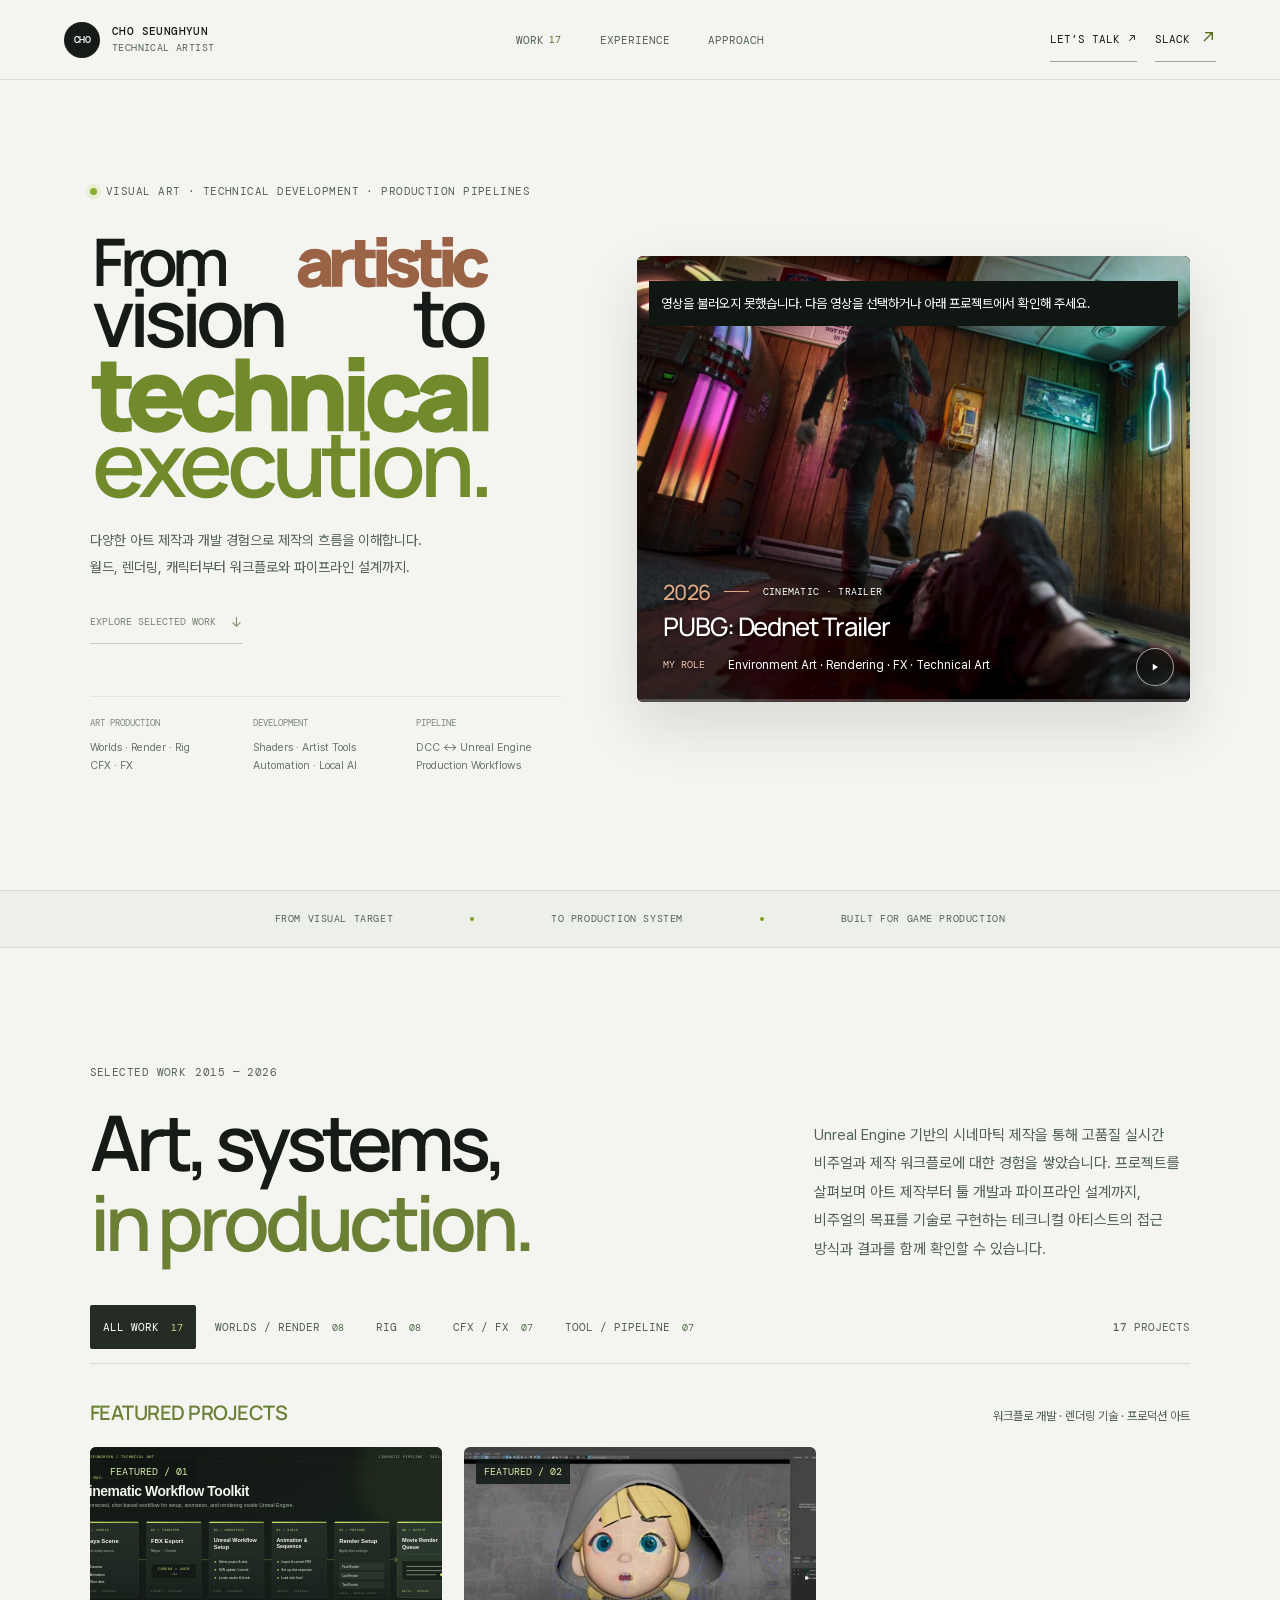
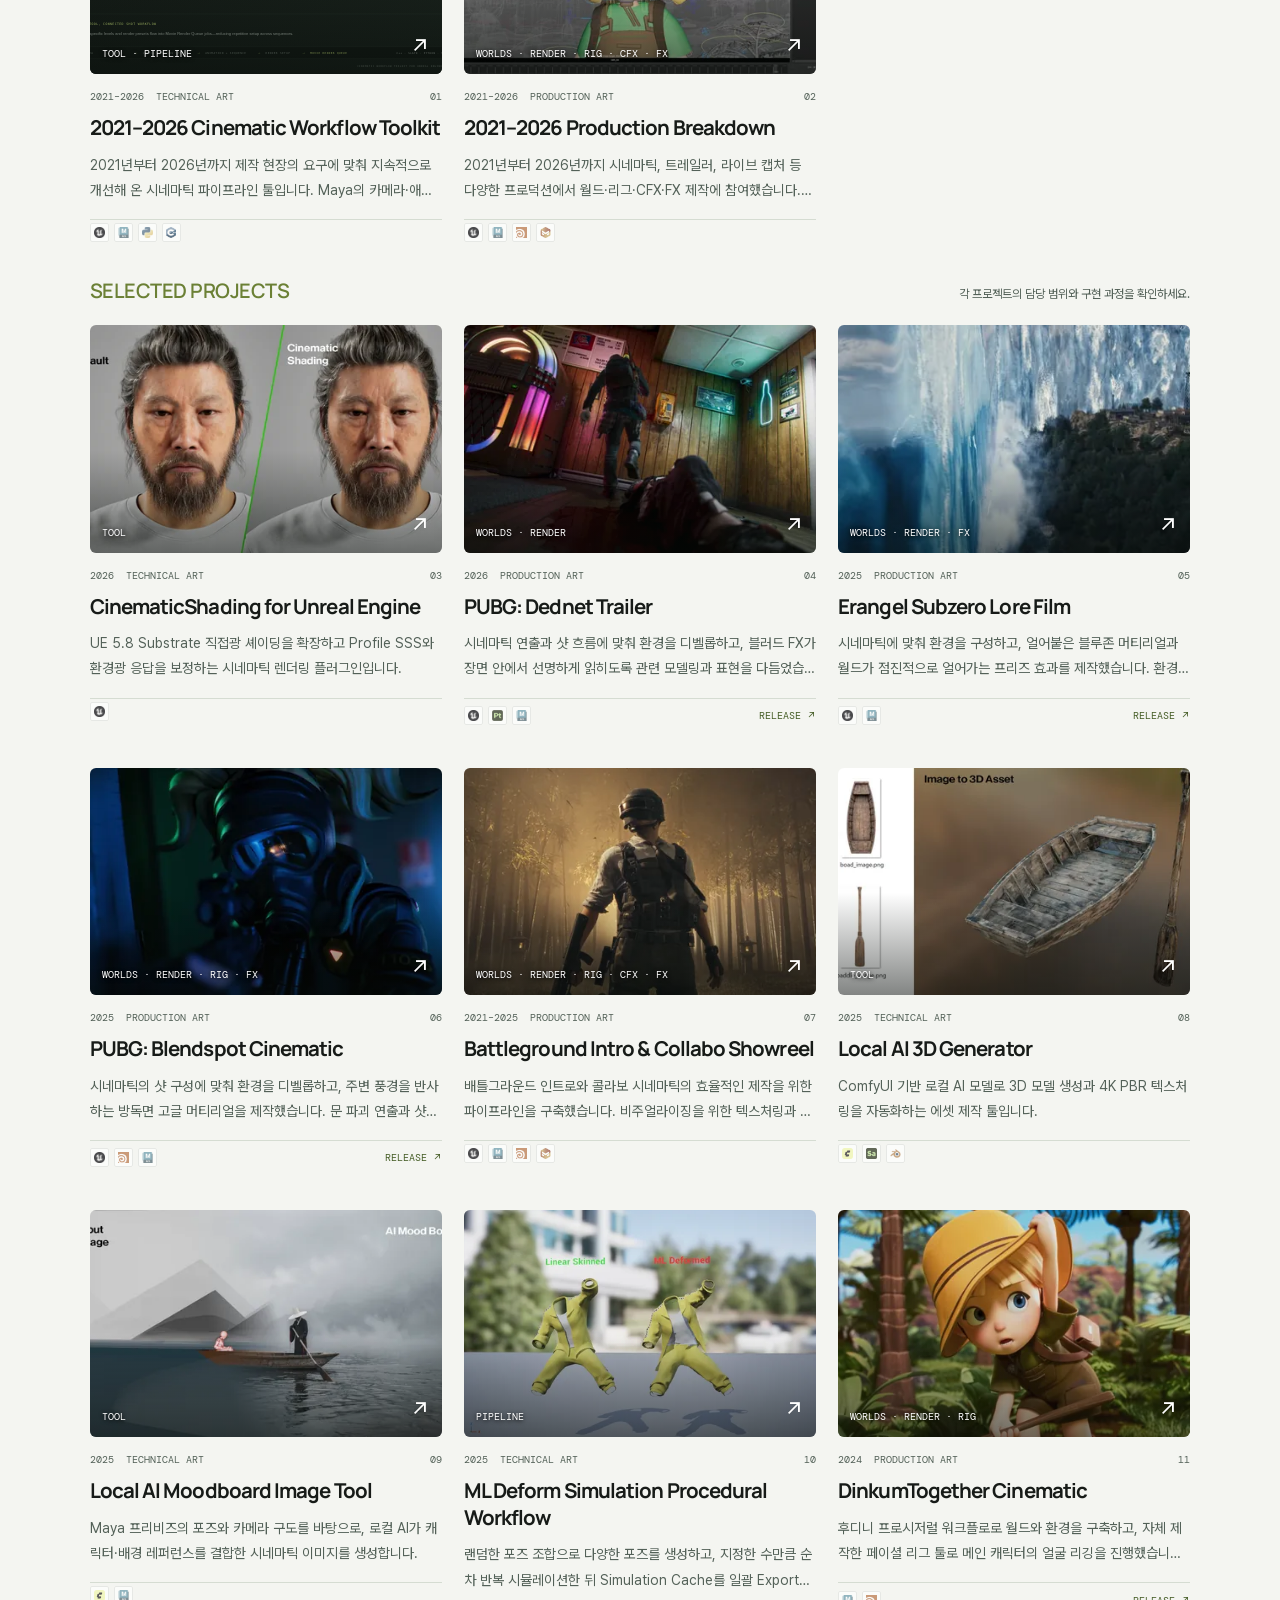
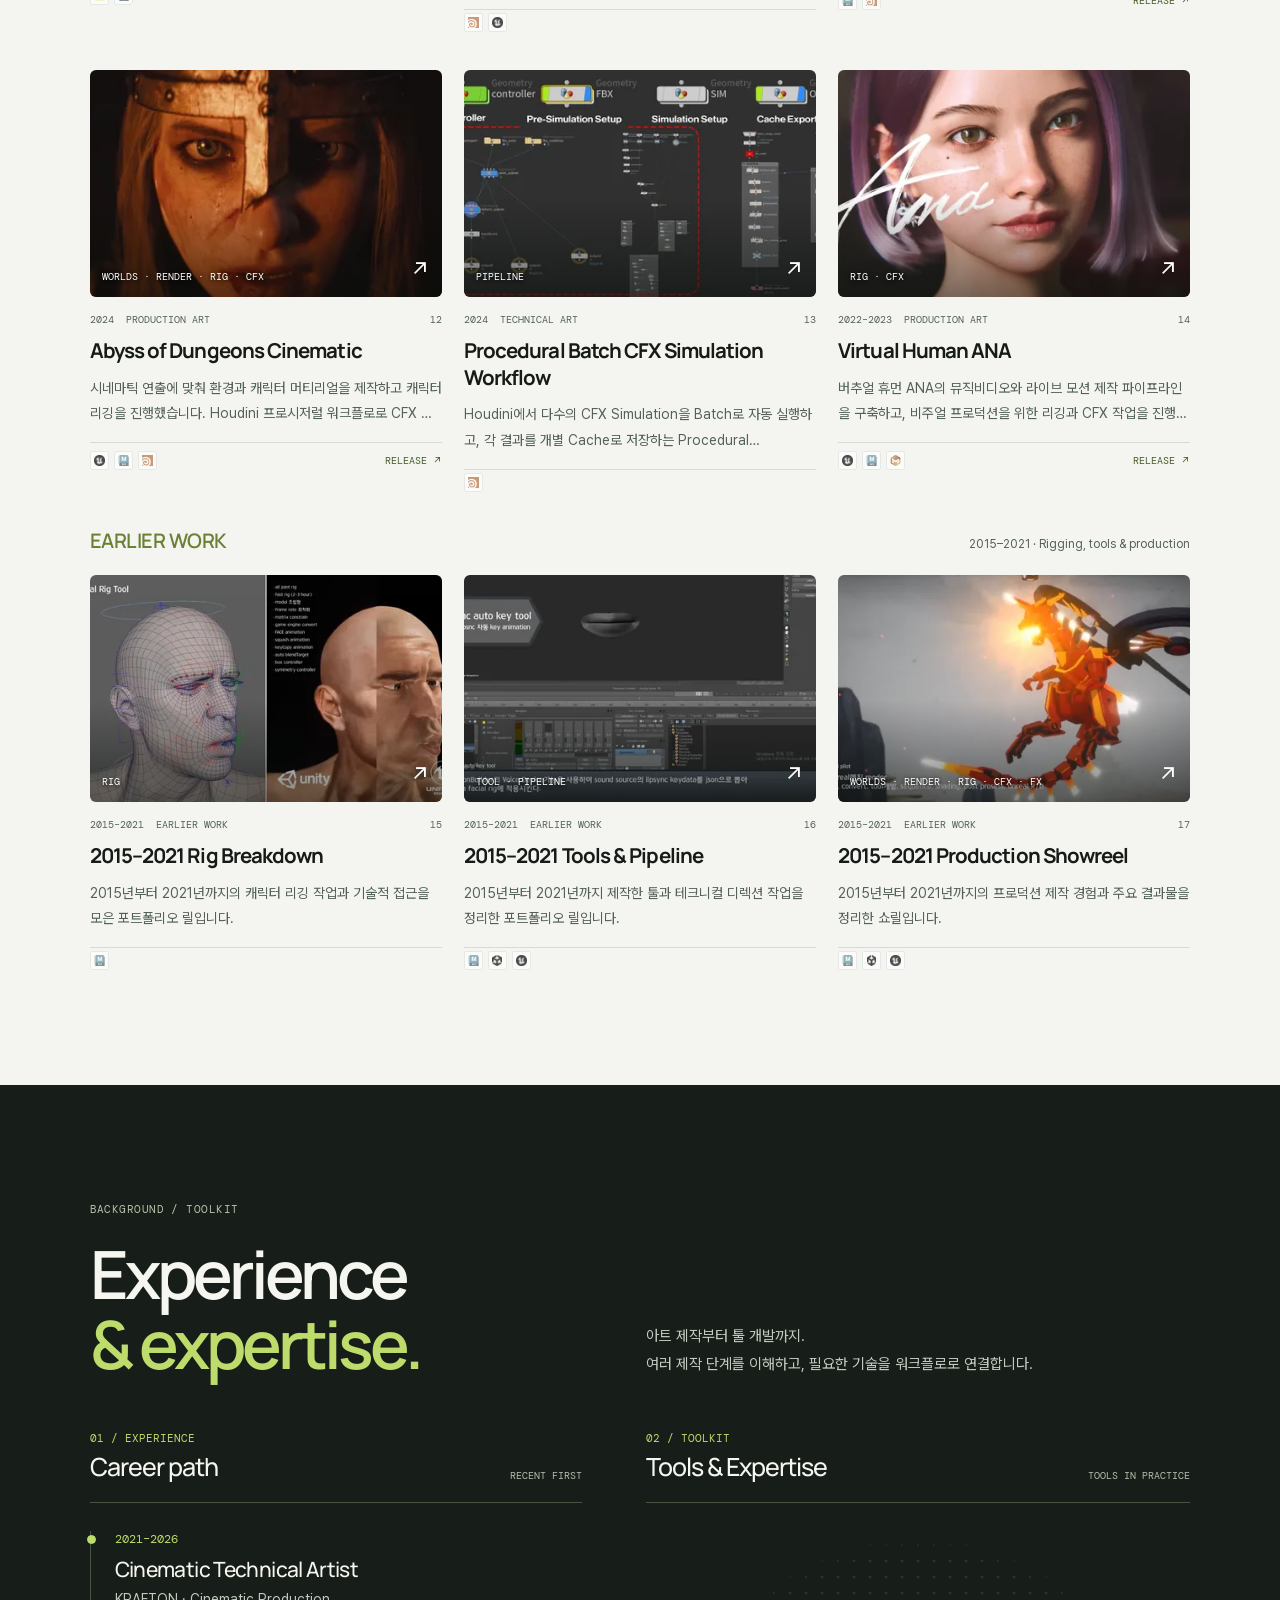
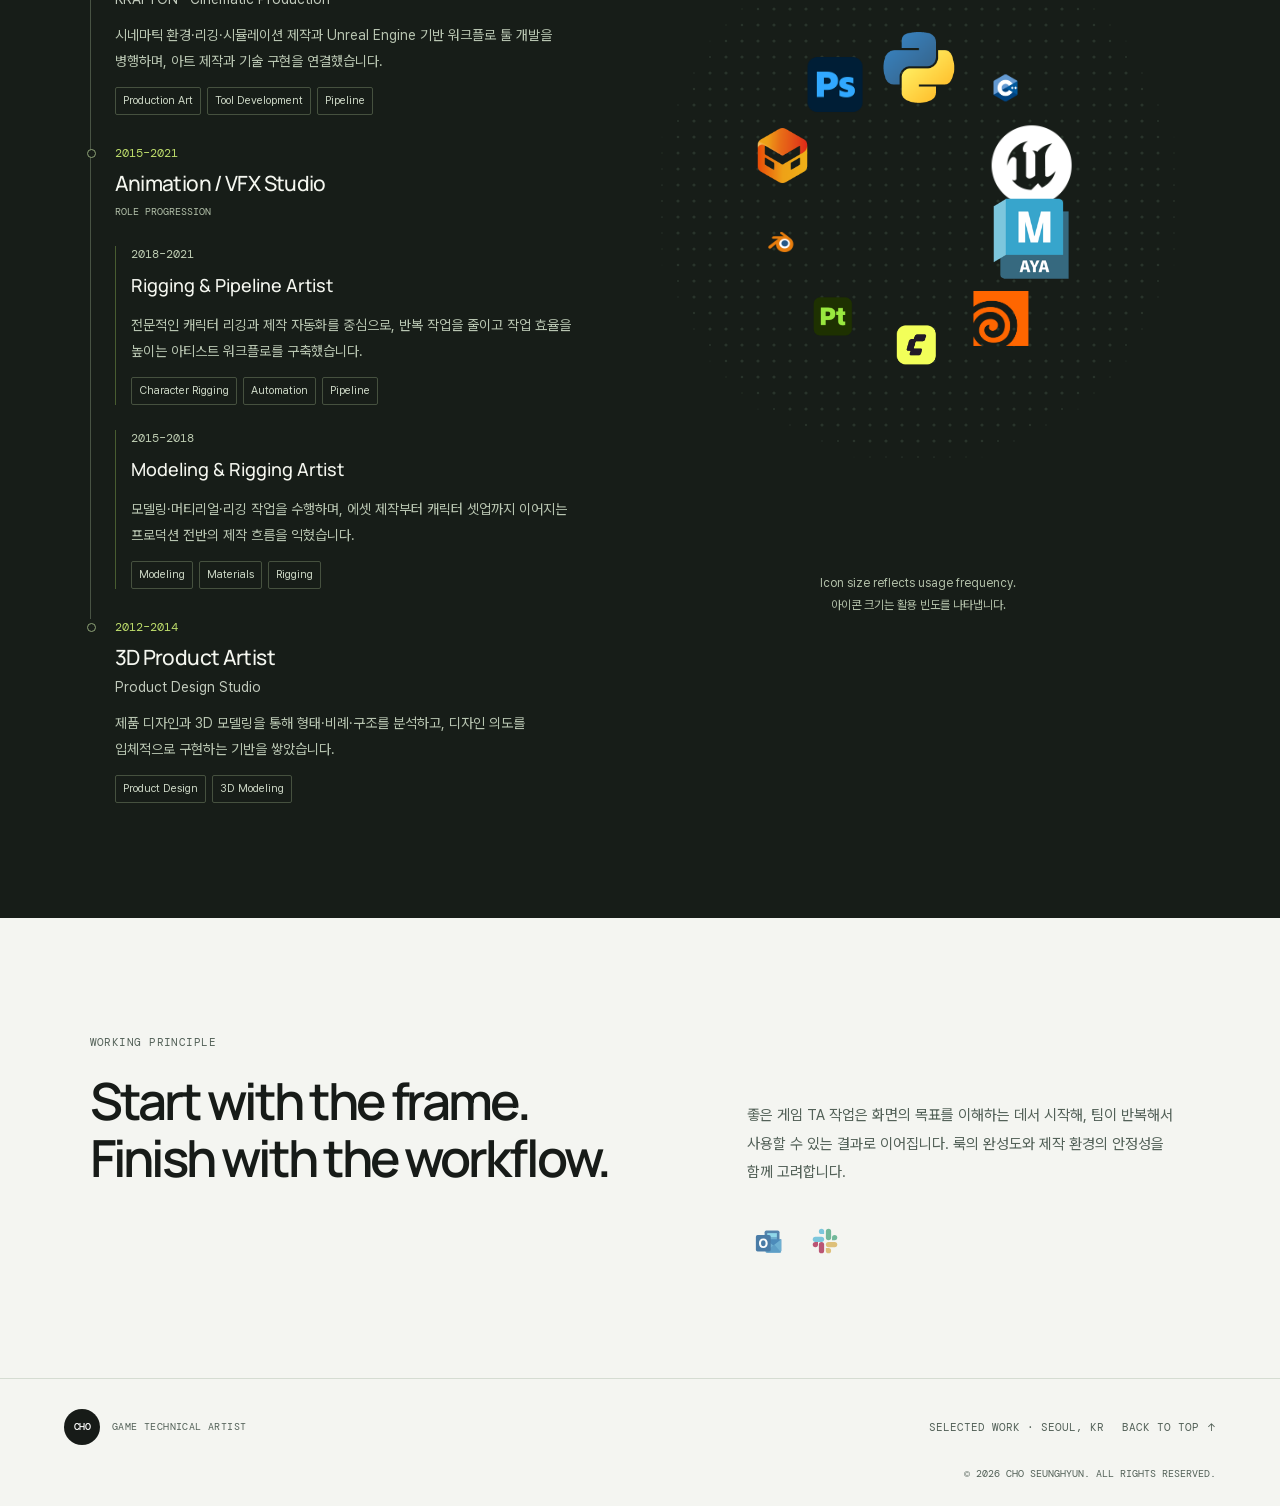
==== next-concept/index.html @ 1f257947 "Publish complete Technical Artist portfolio package" ====
<!doctype html>
<html lang="ko">
  <head>
    <meta charset="UTF-8" />
    <meta name="viewport" content="width=device-width, initial-scale=1" />
    <meta name="theme-color" content="#111813" />
    <meta name="description" content="Game Technical Artist portfolio — worlds, rigging, CFX, FX, tools, and production systems." />
    <title>Cho SeungHyun — Technical Artist Portfolio</title>
    <meta property="og:title" content="Cho SeungHyun — Technical Artist" />
    <meta property="og:description" content="아트 제작부터 셰이더, 제작 도구와 파이프라인 설계까지. Cho SeungHyun의 Technical Art 포트폴리오." />
    <meta property="og:type" content="website" />
    <meta property="og:locale" content="ko_KR" />
    <meta property="og:image" content="./assets/social-preview.jpg" />
    <meta name="twitter:card" content="summary_large_image" />
    <meta name="twitter:description" content="Art production, shaders, artist tools and production workflows." />
    <meta name="twitter:title" content="Cho SeungHyun — Technical Artist" />
    <meta name="twitter:image" content="./assets/social-preview.jpg" />
    <link rel="preconnect" href="https://fonts.googleapis.com" />
    <link rel="preconnect" href="https://fonts.gstatic.com" crossorigin />
    <link href="https://fonts.googleapis.com/css2?family=DM+Mono:wght@400;500&family=Manrope:wght@400;500;600;700;800&display=swap" rel="stylesheet" />
    <link rel="stylesheet" href="./styles.css?v=contact-icons-20261027" />
    <link rel="stylesheet" href="./rounded-preview.css?v=subtle-rounded-media-20261027" />
    <script type="module" src="./app.js?v=archive-thumbnails-20261027"></script>
  </head>
  <body>
    <a class="skip-link" href="#work">프로젝트로 바로 이동</a>
    <p class="sr-only" data-page-status role="status"></p>
    <header class="site-header">
      <a class="brand" href="#top" aria-label="Cho SeungHyun portfolio home"><span class="brand-mark">CHO</span><span class="brand-caption"><strong>CHO SEUNGHYUN</strong><span>TECHNICAL ARTIST</span></span></a>
      <nav class="main-nav" aria-label="Main navigation">
        <a href="#work">WORK <span>09</span></a>
        <a href="#capabilities">EXPERIENCE</a>
        <a href="#about">APPROACH</a>
      </nav>
      <div class="header-contact-links"><a class="header-contact" data-contact-link href="mailto:cho_seunghyun@krafton.com">LET’S TALK <span aria-hidden="true">↗</span></a><a class="header-contact" data-slack-link href="https://krafton.enterprise.slack.com/user/@U022E9ULBT3" target="_blank" rel="noopener noreferrer" aria-label="Open Cho SeungHyun’s Slack profile">SLACK <span aria-hidden="true">↗</span></a></div>
    </header>

    <main id="top">
      <section class="hero" aria-labelledby="hero-title">
        <div class="hero-copy">
          <p class="eyebrow"><span class="live-dot"></span> VISUAL ART · TECHNICAL DEVELOPMENT · PRODUCTION PIPELINES</p>
          <h1 id="hero-title" class="hero-title--vision"><span class="hero-title-line" data-title-scale=".82"><span class="hero-title-word">From</span> <strong class="hero-title-word">artistic</strong></span> <span class="hero-title-line"><span class="hero-title-word">vision</span> <span class="hero-title-word">to</span></span> <span class="hero-title-line is-accent"><strong class="hero-title-word">technical</strong></span> <span class="hero-title-line is-accent"><span class="hero-title-word">execution.</span></span></h1>
          <div class="hero-bottomline">
          <p>다양한 아트 제작과 개발 경험으로 제작의 흐름을 이해합니다.<br />월드, 렌더링, 캐릭터부터 워크플로와 파이프라인 설계까지.</p>
            <a class="text-link" href="#work">EXPLORE SELECTED WORK <span aria-hidden="true">↓</span></a>
          </div>
          <div class="hero-specs" aria-label="Portfolio expertise">
            <div><span>ART PRODUCTION</span><strong>Worlds · Render · Rig<br />CFX · FX</strong></div>
            <div><span>DEVELOPMENT</span><strong>Shaders · Artist Tools<br />Automation · Local AI</strong></div>
            <div><span>PIPELINE</span><strong>DCC ↔ Unreal Engine<br />Production Workflows</strong></div>
          </div>
        </div>
        <div class="hero-media" aria-label="Selected cinematic reel">
          <div class="hero-media-main">
            <div class="hero-video-frame">
              <video class="hero-video" muted playsinline preload="metadata" poster="./assets/optimized/assets--thumbnails--dednet-detail.webp" aria-label="Selected project video"></video>
              <div class="reel-overlay-panel">
                <div class="reel-overlay-heading"><strong data-reel-year>2026</strong><i></i><span data-reel-category>CINEMATIC · TRAILER</span></div>
                <h2 data-reel-title>PUBG : Dednet Trailer</h2>
                <div class="reel-overlay-details">
                  <div class="reel-overlay-detail"><span>MY ROLE</span><p data-reel-role>Environment Art · Rendering · FX · Technical Art</p></div>
                </div>
              </div>
              <button class="hero-video-toggle" type="button" data-reel-play aria-label="Pause video and autoplay" aria-pressed="true" title="Pause">Ⅱ</button>
              <div class="hero-video-timeline" aria-hidden="true"><i></i></div>
              <p class="reel-error" data-reel-error hidden>영상을 불러오지 못했습니다. 다음 영상을 선택하거나 아래 프로젝트에서 확인해 주세요.</p>
            </div>
          </div>
        </div>
      </section>

      <section class="signal-strip" aria-label="Portfolio disciplines">
        <span>FROM VISUAL TARGET</span><i aria-hidden="true"></i><span>TO PRODUCTION SYSTEM</span><i aria-hidden="true"></i><span>BUILT FOR GAME PRODUCTION</span>
      </section>

      <section class="work-section section-shell" id="work" aria-labelledby="work-title">
        <div class="section-heading">
          <div><p class="eyebrow section-kicker">SELECTED WORK <span>2015 — 2026</span></p><h2 id="work-title">Art, systems,<br /><span>in production.</span></h2></div>
          <p class="section-intro">Unreal Engine 기반의 시네마틱 제작을 통해 고품질 실시간 비주얼과 제작 워크플로에 대한 경험을 쌓았습니다. 프로젝트를 살펴보며 아트 제작부터 툴 개발과 파이프라인 설계까지, 비주얼의 목표를 기술로 구현하는 테크니컬 아티스트의 접근 방식과 결과를 함께 확인할 수 있습니다.</p>
        </div>
        <div class="work-toolbar">
          <div class="filter-list" role="group" aria-label="Filter projects">
            <button class="filter-chip is-active" type="button" data-filter="all" aria-pressed="true">ALL WORK <span data-filter-count="all">00</span></button>
            <button class="filter-chip" type="button" data-filter="worlds-render" aria-pressed="false">WORLDS / RENDER <span data-filter-count="worlds-render">00</span></button>
            <button class="filter-chip" type="button" data-filter="rig" aria-pressed="false">RIG <span data-filter-count="rig">00</span></button>
            <button class="filter-chip" type="button" data-filter="cfx-fx" aria-pressed="false">CFX / FX <span data-filter-count="cfx-fx">00</span></button>
            <button class="filter-chip" type="button" data-filter="tool-pipeline" aria-pressed="false">TOOL / PIPELINE <span data-filter-count="tool-pipeline">00</span></button>
          </div>
          <span class="results-count" aria-live="polite"><b data-visible-count>00</b> PROJECTS</span>
        </div>
        <div class="work-collection" data-work-group="featured"><header class="collection-heading"><h3>Featured projects</h3><p>워크플로 개발 · 렌더링 기술 · 프로덕션 아트</p></header><div class="project-grid featured-grid" data-work-grid="featured"></div></div>
        <div class="work-collection" data-work-group="current"><header class="collection-heading"><h3>Selected projects</h3><p>각 프로젝트의 담당 범위와 구현 과정을 확인하세요.</p></header><div class="project-grid" id="project-grid" data-work-grid="current"></div></div>
        <div class="work-collection archive-collection" data-work-group="archive"><header class="collection-heading"><h3>Earlier work</h3><p>2015–2021 · Rigging, tools &amp; production</p></header><div class="project-grid" data-work-grid="archive"></div></div>
      </section>

      <section class="capabilities-section" id="capabilities" aria-labelledby="capabilities-title">
        <div class="section-shell profile-inner">
          <header class="profile-heading">
            <div><p class="eyebrow section-kicker">BACKGROUND / TOOLKIT</p><h2 id="capabilities-title">Experience<br /><span>&amp; expertise.</span></h2></div>
            <div class="profile-intro"><p>아트 제작부터 툴 개발까지.<br />여러 제작 단계를 이해하고, 필요한 기술을 워크플로로 연결합니다.</p></div>
          </header>
          <div class="profile-columns">
            <section class="career-panel" aria-labelledby="career-title">
              <header class="profile-panel-heading"><div><p>01 / EXPERIENCE</p><h3 id="career-title">Career path</h3></div><span>RECENT FIRST</span></header>
              <ol class="career-timeline" data-profile-career></ol>
            </section>
            <section class="toolkit-panel" aria-labelledby="toolkit-title">
              <header class="profile-panel-heading"><div><p>02 / TOOLKIT</p><h3 id="toolkit-title">Tools &amp; Expertise</h3></div><span>TOOLS IN PRACTICE</span></header>
              <div class="toolkit-system" data-profile-toolkit></div>
              <p class="toolkit-usage-hint">Icon size reflects usage frequency. <span>아이콘 크기는 활용 빈도를 나타냅니다.</span></p>
            </section>
          </div>
        </div>
      </section>

      <section class="approach-section section-shell" id="about" aria-labelledby="approach-title">
        <div><p class="eyebrow section-kicker">WORKING PRINCIPLE</p><h2 id="approach-title">Start with the frame.<br />Finish with the workflow.</h2></div>
        <p>좋은 게임 TA 작업은 화면의 목표를 이해하는 데서 시작해, 팀이 반복해서 사용할 수 있는 결과로 이어집니다. 룩의 완성도와 제작 환경의 안정성을 함께 고려합니다.</p>
        <div class="approach-contact-links"><a href="mailto:cho_seunghyun@krafton.com" class="contact-icon-link" data-contact-link aria-label="Email Cho SeungHyun" title="Outlook Mail · cho_seunghyun@krafton.com"><img src="../assets/tools/outlook.svg" width="28" height="28" alt="" /></a><a href="https://krafton.enterprise.slack.com/user/@U022E9ULBT3" class="contact-icon-link" data-slack-link target="_blank" rel="noopener noreferrer" aria-label="Open Cho SeungHyun’s Slack profile" title="Slack"><img src="../assets/tools/slack.svg" width="28" height="28" alt="" /></a></div>
      </section>
    </main>

    <footer class="site-footer"><a class="brand" href="#top" aria-label="Cho SeungHyun portfolio home"><span class="brand-mark">CHO</span><span class="brand-caption">GAME TECHNICAL ARTIST</span></a><span>SELECTED WORK · SEOUL, KR</span><a href="#top">BACK TO TOP ↑</a><small>© 2026 CHO SEUNGHYUN. ALL RIGHTS RESERVED.</small></footer>

    <dialog class="project-dialog" id="project-dialog" aria-labelledby="dialog-title">
      <div class="dialog-shell">
        <header class="dialog-header"><p class="eyebrow">PROJECT / <span data-dialog-category></span></p><button class="dialog-close" type="button" aria-label="Close project details">×</button></header>
        <div class="dialog-body"></div>
      </div>
    </dialog>
    <dialog class="image-viewer" id="image-viewer" aria-labelledby="image-viewer-title">
      <header class="image-viewer-toolbar"><h2 id="image-viewer-title">Image detail</h2><div class="image-zoom-controls"><button type="button" data-zoom-out aria-label="Zoom out">−</button><output data-zoom-label>100%</output><button type="button" data-zoom-in aria-label="Zoom in">+</button><button type="button" data-zoom-reset>RESET</button></div><a data-image-original target="_blank" rel="noopener noreferrer">ORIGINAL ↗</a><button type="button" data-image-close aria-label="Close enlarged image">×</button></header>
      <div class="image-viewport"><div class="image-canvas"><img alt="" /></div></div>
    </dialog>
    <noscript><p class="noscript-note">프로젝트 목록을 보려면 JavaScript를 켜 주세요. 영상은 <a href="https://www.youtube.com/watch?v=zBuRQKSIXgI">Cinematic Workflow Toolkit</a>과 <a href="https://www.youtube.com/watch?v=R-7Lavq2Sdk">Production Breakdown</a>에서 확인할 수 있습니다.</p></noscript>
  </body>
</html>
---- next-concept/styles.css ----
/* Pretendard 1.3.9, locally hosted; license: assets/fonts/Pretendard-LICENSE.txt. */
@font-face{font-family:"Pretendard";font-style:normal;font-weight:45 920;font-display:swap;src:url("./assets/fonts/PretendardVariable.woff2") format("woff2")}
:root{color-scheme:light;--paper:#f4f5f1;--surface:#fff;--ink:#171b18;--muted:#536158;--line:#d5dcd2;--olive:#718b2c;--accent:#bddc6b;--peach:#9b6345;--night:#171d18;--mono:"DM Mono","Pretendard",monospace;--sans:"Manrope","Pretendard","Malgun Gothic",Arial,sans-serif;--body:"Pretendard","Malgun Gothic",Arial,sans-serif;--ease:cubic-bezier(.2,.7,.2,1);font-family:var(--sans);scroll-behavior:smooth;scroll-padding-top:100px;font-synthesis:none;text-rendering:optimizeLegibility}
*{box-sizing:border-box}
body{margin:0;background:var(--paper);color:var(--ink);font:16px/1.65 var(--sans)}
button,a{font-family:inherit;-webkit-tap-highlight-color:transparent;touch-action:manipulation}
button{color:inherit;cursor:pointer}
a{color:inherit;text-decoration:none}
button:focus-visible,a:focus-visible,input:focus-visible{outline:2px solid #617f11;outline-offset:4px}
button:disabled{cursor:default;opacity:.4}
button,a{transition:color 180ms,background 180ms,border-color 180ms}
img,video{max-width:100%}
[hidden]{display:none!important}
.sr-only{position:absolute;width:1px;height:1px;padding:0;margin:-1px;overflow:hidden;clip-path:inset(50%);white-space:nowrap;border:0}
.skip-link{position:fixed;z-index:100;top:8px;left:16px;padding:12px 18px;transform:translateY(-160%);background:var(--ink);color:#fff}
.skip-link:focus{transform:translateY(0)}
.section-shell{max-width:1510px;margin:auto;padding-inline:clamp(22px,7vw,110px)}
.site-header{position:sticky;z-index:20;top:0;display:grid;grid-template-columns:1fr auto 1fr;align-items:center;min-height:80px;padding:8px clamp(22px,5vw,78px);border-bottom:1px solid var(--line);background:rgba(244,245,241,.95);backdrop-filter:blur(16px)}
.brand{display:inline-flex;width:max-content;align-items:center;gap:12px}
.brand-mark{display:grid;place-items:center;width:36px;height:36px;border-radius:50%;background:var(--ink);color:#fff;font:500 10px var(--mono);letter-spacing:-.07em}
.brand-caption{display:grid;gap:2px;font:10px/1.4 var(--mono);letter-spacing:.04em;color:var(--muted)}
.brand-caption strong{color:var(--ink);font-size:11px;font-weight:500}
.main-nav{display:flex;gap:clamp(18px,3vw,42px);align-items:center;font:11px var(--mono);color:var(--muted)}
.main-nav a{display:flex;align-items:center;min-height:44px;gap:5px}
.main-nav a:hover{color:var(--ink)}
.main-nav a span{color:#536c23;font-size:10px}
.header-contact{justify-self:end;display:flex;align-items:center;min-height:44px;gap:10px;border-bottom:1px solid #9ca59c;font:11px var(--mono)}
.header-contact span,.text-link span{color:#526d16;font-size:18px}
.header-contact-links{justify-self:end;display:flex;align-items:center;gap:18px}
.approach-contact-links{grid-column:2;display:flex;flex-wrap:wrap;align-items:center;gap:12px}
.contact-icon-link{display:inline-flex;align-items:center;justify-content:center;width:44px;height:44px;border-radius:6px}
.contact-icon-link img{display:block;width:28px;height:28px;filter:saturate(.65);opacity:.8;transition:filter 160ms ease,opacity 160ms ease}
.contact-icon-link:hover img,.contact-icon-link:focus-visible img{filter:saturate(1);opacity:1}
.contact-icon-link:focus-visible{outline:2px solid var(--olive);outline-offset:3px}
@media(max-width:760px){.header-contact-links{gap:12px}.approach-contact-links{grid-column:1}}
.hero{display:grid;grid-template-columns:minmax(0,.92fr) minmax(0,1.08fr);gap:clamp(32px,6vw,96px);align-items:center;max-width:1600px;margin:auto;padding:clamp(68px,8vw,120px) clamp(22px,7vw,112px) clamp(72px,9vw,128px)}
.hero-copy{min-width:0;container-type:inline-size}
.eyebrow{display:flex;align-items:center;flex-wrap:wrap;gap:9px;margin:0;color:var(--muted);font:11px/1.7 var(--mono);letter-spacing:.04em}
.live-dot{width:7px;height:7px;border-radius:50%;background:#8eac2f;box-shadow:0 0 0 4px rgba(165,198,59,.15)}
.hero h1.hero-title--vision{max-width:100%;margin:34px 0 0;font-size:clamp(48px,6.8vw,104px);font-weight:600;line-height:.74;letter-spacing:-.075em}
.hero h1.hero-title--vision>span{display:flex;justify-content:space-between;align-items:baseline;gap:.16em;width:100%;padding-inline:2px}
.hero h1.hero-title--vision>span:first-child{font-size:.82em;line-height:.8}
.hero h1.hero-title--vision>span:nth-child(3){margin-top:.1em}
.hero h1.hero-title--vision>span.is-accent{color:var(--olive)}
.hero-title--vision strong{font-weight:800;-webkit-text-stroke:.025em currentColor;paint-order:stroke fill}
.hero h1.hero-title--vision .hero-title-word{flex:0 0 auto;display:block;padding-inline-end:.075em;color:inherit}
.hero h1.hero-title--vision>span:first-child strong.hero-title-word{color:var(--peach)}
@supports(font-size:1cqw){.hero h1.hero-title--vision{font-size:20cqw}}
.hero-bottomline{display:flex;flex-direction:column;align-items:flex-start;gap:20px;margin-top:30px}
.hero-bottomline p{margin:0;color:var(--muted);font-size:15px;line-height:1.9;word-break:keep-all}
.text-link{display:inline-flex;align-items:center;min-height:44px;gap:20px;padding-block:8px;border-bottom:1px solid #9ba88a;font:11px var(--mono)}
.hero-specs{display:grid;grid-template-columns:repeat(3,minmax(0,1fr));gap:18px;margin-top:52px;padding-top:20px;border-top:1px solid var(--line)}
.hero-specs>div{display:grid;gap:10px}
.hero-specs span{color:var(--muted);font:10px var(--mono)}
.hero-specs strong{font-size:13px;font-weight:500;line-height:1.65}
.hero-media{position:relative;min-width:0}
.hero-media-main{position:relative;aspect-ratio:1.24;overflow:hidden;background:#101713;box-shadow:0 24px 58px rgba(20,30,21,.13)}
.hero-video-frame{position:absolute;inset:0;overflow:hidden}
.hero-video{position:absolute;inset:0;width:100%;height:100%;object-fit:cover}
.reel-overlay-panel{position:absolute;z-index:2;bottom:26px;left:26px;right:60px;max-width:85%;color:#fff;text-shadow:0 1px 4px rgba(0,0,0,.7)}
.reel-overlay-heading{display:flex;align-items:center;gap:14px;margin-bottom:10px}
.reel-overlay-heading strong{color:#dda988;font-size:clamp(20px,1.65vw,28px);line-height:1;font-weight:500;letter-spacing:-.045em;white-space:nowrap}
.reel-overlay-heading i{width:25px;height:1px;background:#dda988}
.reel-overlay-heading>span{font:10px/1.5 var(--mono);letter-spacing:.03em}
.reel-overlay-panel h2{margin:0 0 14px;font-size:clamp(20px,2vw,30px);font-weight:500;line-height:1.15;letter-spacing:-.045em;text-wrap:balance}
.reel-overlay-details{display:grid;gap:8px}
.reel-overlay-detail{display:grid;grid-template-columns:55px minmax(0,1fr);align-items:start;gap:10px}
.reel-overlay-detail>span{color:#efc6ad;font:10px/1.8 var(--mono)}
.reel-overlay-detail p{margin:0;color:#fff;font-size:12px;line-height:1.65}
.hero-tool-logos{display:flex;gap:6px}
.hero-tool-logos img{width:23px;height:23px;object-fit:contain}
.hero-video-toggle{position:absolute;right:16px;bottom:16px;z-index:3;display:grid;place-items:center;width:38px;height:38px;padding:0;border:1px solid rgba(255,255,255,.6);border-radius:50%;background:rgba(12,17,13,.42);color:#fff;backdrop-filter:blur(8px);transition:background 180ms,transform 180ms}
.hero-video-toggle svg{display:block;width:12px;height:12px}
.hero-video-toggle::after{position:absolute;inset:-3px;content:"";border-radius:50%}
.hero-video-toggle:hover{transform:scale(1.05);background:rgba(165,198,59,.55)}
.hero-video-toggle:focus-visible{outline-color:#bddc6b}
.hero-video-timeline{position:absolute;z-index:3;bottom:0;left:0;right:0;height:3px;background:rgba(255,255,255,.2)}
.hero-video-timeline i{display:block;width:100%;height:100%;background:#c3e473;transform:scaleX(0);transform-origin:left}
.reel-error{position:absolute;z-index:4;inset:12px 12px auto;padding:12px;background:#101713;color:#fff;font-size:13px}
.signal-strip{display:flex;justify-content:center;align-items:center;flex-wrap:wrap;gap:16px clamp(22px,6vw,90px);min-height:58px;padding:14px 20px;border-block:1px solid var(--line);background:#edf0e9;color:var(--muted);font:10px var(--mono);letter-spacing:.06em}
.signal-strip i{width:4px;height:4px;border-radius:50%;background:#7f9d29}
.work-section{padding-block:clamp(76px,9vw,128px)}
.section-heading{display:grid;grid-template-columns:1fr minmax(240px,.55fr);gap:40px;align-items:end}
.section-kicker{margin:0 0 20px;font-size:11px}
.section-heading h2{margin:0;font-size:clamp(44px,6vw,78px);font-weight:600;line-height:1.05;letter-spacing:-.065em}
.section-heading h2 span{color:#6b8035}
.section-intro{margin:0;max-width:460px;color:var(--muted);font-size:15px;line-height:1.9;word-break:keep-all}
.work-toolbar{display:flex;align-items:center;justify-content:space-between;flex-wrap:wrap;gap:16px;margin-top:42px;padding-bottom:14px;border-bottom:1px solid var(--line)}
.filter-list{display:flex;flex-wrap:wrap;gap:6px}
.filter-chip{min-height:44px;padding:9px 12px;border:1px solid transparent;border-radius:2px;background:transparent;color:#4f5c51;font:11px var(--mono);white-space:nowrap}
.filter-chip span{margin-left:5px;font-size:10px;color:#52684a}
.filter-chip:hover{border-color:#b3bea7}
.filter-chip.is-active{background:#252c26;color:#fff}
.filter-chip.is-active span{color:#c4df75}
.results-count{font:11px var(--mono);color:var(--muted)}
.collection-heading{display:flex;align-items:baseline;justify-content:space-between;gap:16px;flex-wrap:wrap;margin:32px 0 18px}
.collection-heading h3{margin:0;font-size:20px;font-weight:600;color:#6b8035;letter-spacing:-.025em}
.collection-heading p{margin:0;color:var(--muted);font-size:12px}
.project-grid{display:grid;grid-template-columns:repeat(3,minmax(0,1fr));gap:38px 22px}
.archive-collection{margin-top:0;padding-top:0;border-top:0}
.work-card{min-width:0}
.work-card-visual{position:relative;display:block;width:100%;aspect-ratio:1.55;padding:0;overflow:hidden;border:0;background:#202821;color:#fff;text-align:left}
.work-card-visual>img{display:block;width:100%;height:100%;object-fit:cover;transition:transform 420ms var(--ease)}
.work-card-visual:hover>img,.work-card-visual:focus-visible>img{transform:scale(1.025)}
.card-hover-preview{position:absolute;inset:0;display:block;opacity:0;pointer-events:none;transition:opacity 180ms var(--ease)}
.card-hover-preview>video,.card-hover-preview>iframe{display:block;width:100%;height:100%;border:0;background:#111;pointer-events:none}
.card-hover-preview>video{object-fit:cover}
.work-card-visual.has-hover-preview .card-hover-preview{opacity:1}
.work-card-visual.has-hover-preview .featured-badge{visibility:hidden}
.work-card-visual::after{position:absolute;inset:0;background:linear-gradient(transparent 55%,rgba(6,11,8,.5));content:"";pointer-events:none}
.visual-label{position:absolute;bottom:12px;left:12px;right:42px;z-index:1;color:#fff;font:10px/1.6 var(--mono);text-shadow:0 1px 4px #000}
.visual-open{position:absolute;right:12px;bottom:12px;z-index:1;font-size:22px}
.featured-badge{position:absolute;top:12px;left:12px;padding:6px 8px;background:rgba(16,23,19,.85);color:#d8edac;font:10px var(--mono)}
.visual-placeholder{position:absolute;inset:0;display:grid;place-items:center;padding:24px;background:#202921;color:#d7e4c3;text-align:center;font:500 23px/1.4 var(--mono);letter-spacing:-.045em}
.work-card-info{padding-top:14px}
.work-card-meta{display:flex;gap:12px;margin:0;color:var(--muted);font:10px/1.8 var(--mono)}
.card-index{margin-left:auto}
.work-card h3{margin:8px 0 0;font-size:clamp(19px,1.6vw,24px);line-height:1.3;letter-spacing:-.045em}
.work-card h3 button{padding:0;border:0;background:none;text-align:left;font:inherit;letter-spacing:inherit;line-height:inherit}
.work-card h3 button:hover{color:#526a22}
.work-card-description{display:-webkit-box;min-height:50.4px;margin:12px 0 0;overflow:hidden;-webkit-box-orient:vertical;-webkit-line-clamp:2;color:var(--muted);font-size:14px;line-height:1.8}
.work-card-footer{display:flex;align-items:center;justify-content:space-between;gap:12px;flex-wrap:wrap;margin-top:16px;padding-top:3px;border-top:1px solid var(--line)}
.card-tool-logos{display:flex;gap:5px;align-items:center;flex-wrap:wrap}
.card-tool-logos img{width:19px;height:19px;padding:3px;border:1px solid #e0e4dc;background:#fff;border-radius:2px;object-fit:contain;filter:saturate(.45);opacity:.7}
.card-actions{display:flex;gap:12px;align-items:center;flex-wrap:wrap}
.release-link{position:relative;display:inline-flex;align-items:center;min-height:28px;padding:0;border:0;background:transparent;color:#455d26;font:10px var(--mono)}
.capabilities-section{background:var(--night);color:#f4f6ef}
.profile-inner{padding-block:clamp(76px,9vw,126px)}
.profile-heading,.profile-columns{display:grid;grid-template-columns:.95fr 1.05fr;gap:clamp(32px,5vw,76px);align-items:start}
.profile-heading{align-items:end;margin-bottom:48px}
.profile-heading .section-kicker{color:#b4c2aa}
.profile-heading h2{margin:0;font-size:clamp(44px,5.2vw,72px);font-weight:600;line-height:1.05;letter-spacing:-.06em}
.profile-heading h2 span{color:var(--accent)}
.profile-intro p{margin:0;max-width:440px;color:#c2cbbf;font-size:15px;line-height:1.9;word-break:keep-all}
.profile-intro .text-link{margin-top:16px;color:#c3e473}
.profile-panel-heading{display:flex;align-items:end;justify-content:space-between;gap:16px;min-height:76px;padding-bottom:20px;border-bottom:1px solid #485343}
.profile-panel-heading p{margin:0 0 7px;color:var(--accent);font:11px var(--mono)}
.profile-panel-heading h3{margin:0;font-size:25px;font-weight:500;line-height:1.2;letter-spacing:-.04em}
.profile-panel-heading>span{color:#b3c0ac;font:10px var(--mono);text-align:right}
.career-timeline,.career-roles{margin:28px 0 0;padding:0;list-style:none}
.career-entry{position:relative;margin:0;padding:0 0 30px 24px;border-left:1px solid #485343}
.career-entry:last-child{padding-bottom:0;border-color:transparent}
.career-entry::before{position:absolute;top:4px;left:-4px;width:7px;height:7px;border:1px solid #8fa477;border-radius:50%;background:var(--night);content:""}
.career-entry:first-child::before{background:var(--accent);border-color:var(--accent)}
.career-period{margin:0 0 9px;color:var(--accent);font:12px var(--mono)}
.career-entry h4{margin:0;font-size:21px;font-weight:500;line-height:1.3;letter-spacing:-.03em}
.career-studio{margin:5px 0 0;color:#c2cbbd;font-size:14px}
.career-group-label{margin:8px 0 0;color:#b2c0a9;font:10px var(--mono)}
.career-role{padding-left:15px;border-left:1px solid #485c30}
.career-role+.career-role{margin-top:25px}
.career-role .career-period{color:#becdb2}
.career-role h5{margin:0;font-size:18px;font-weight:500}
.career-description{max-width:510px;margin:12px 0 0;color:#b8c5b1;font-size:14px;line-height:1.85;word-break:keep-all}
.career-tags{display:flex;flex-wrap:wrap;gap:6px;margin:12px 0 0;padding:0;list-style:none}
.career-tags li{padding:4px 7px;border:1px solid #46513f;border-radius:2px;color:#ced9c7;font-size:11px}
.toolkit-system{margin-top:26px;min-width:0}
.toolkit-field{position:relative;width:100%;max-width:560px;aspect-ratio:1;margin-inline:auto;overflow:hidden;border-radius:50%;background:transparent;isolation:isolate}
.toolkit-dots{position:absolute;inset:0;width:100%;height:100%;pointer-events:none}
.tool-orb{--icon-size:clamp(22px,5cqw,28px);position:absolute;left:50%;top:50%;z-index:1;display:grid;place-items:center;min-width:44px;min-height:44px;width:var(--icon-size);height:var(--icon-size);padding:0;border:0;background:transparent;transform:translate(-50%,-50%);user-select:none;line-height:0}
.toolkit-field{container-type:inline-size}
.tool-orb[data-priority="2"]{--icon-size:clamp(28px,7.2cqw,40px)}
.tool-orb[data-priority="3"]{--icon-size:clamp(38px,10cqw,56px)}
.tool-orb[data-priority="4"]{--icon-size:clamp(48px,13cqw,72px)}
.tool-orb[data-enlarged="true"]{--icon-size:clamp(54px,14.6cqw,81px)}
.tool-orb>img{display:block;width:var(--icon-size);height:var(--icon-size);max-width:none;object-fit:contain;pointer-events:none;transition:filter 180ms,scale 180ms}
.tool-orb[aria-pressed="true"]{z-index:2}
.tool-orb[aria-pressed="true"]>img{scale:1.07;filter:drop-shadow(0 0 9px rgba(189,220,107,.4))}
.tool-orb:focus-visible{outline:2px solid #bddc6b;outline-offset:5px;border-radius:50%}
.toolkit-hover-detail{display:flex;align-items:center;justify-content:center;flex-wrap:wrap;gap:12px;min-height:80px;margin-top:10px;visibility:hidden}
.toolkit-hover-detail.is-visible{visibility:visible}
.toolkit-hover-detail>img{width:32px;height:32px;object-fit:contain}
.toolkit-detail-name{color:#f0f4eb;font-size:16px;letter-spacing:-.02em}
.toolkit-detail-priority{display:inline-flex;align-items:center;gap:8px;color:#b6c3ae;font-size:12px}
.toolkit-detail-priority b{color:var(--accent);font:12px var(--mono)}
.toolkit-priority-bars{display:inline-flex;gap:3px}
.toolkit-priority-bars i{width:5px;height:13px;border-radius:1px;background:#485343}
.toolkit-priority-bars i.is-active{background:var(--accent)}
.toolkit-usage-hint{margin:10px 0 0;text-align:center;color:#b2c0a9;font-size:12px;line-height:1.8}
.toolkit-usage-hint span{display:block}
.toolkit-touch-control{display:none;margin:0 auto;padding:10px 16px;min-height:44px;border:1px solid #60734c;border-radius:2px;background:none;color:#dce9d0;font-size:12px}
@media(hover:none){.toolkit-touch-control{display:block}}
.approach-section{display:grid;grid-template-columns:1.1fr .8fr;gap:32px 48px;align-items:end;padding-block:clamp(76px,9vw,132px)}
.approach-section h2{margin:0;font-size:clamp(34px,4vw,57px);line-height:1.12;letter-spacing:-.06em;font-weight:600}
.approach-section>p{margin:0;color:var(--muted);font-size:15px;line-height:1.9;word-break:keep-all}
.contact-cta{grid-column:2;justify-self:start;display:inline-flex;align-items:center;gap:18px;min-height:48px;padding:10px 18px;border:1px solid #a8b49d;font:11px var(--mono)}
.contact-cta:hover{background:var(--ink);color:#fff}
.site-footer{display:grid;grid-template-columns:1fr auto auto;gap:18px;align-items:center;padding:26px clamp(22px,5vw,78px);border-top:1px solid var(--line);font:11px var(--mono);color:var(--muted)}
.site-footer>a:last-of-type{display:inline-flex;align-items:center;min-height:44px}
.site-footer small{grid-column:1/-1;justify-self:end;font-size:10px}
.has-modal{overflow:hidden}
.project-dialog{width:min(1320px,calc(100vw - 32px));max-width:none;max-height:92dvh;padding:0;overflow:auto;overscroll-behavior:contain;border:1px solid #bcc6b5;background:var(--paper);color:var(--ink);box-shadow:0 28px 90px rgba(0,0,0,.3)}
.project-dialog::backdrop,.image-viewer::backdrop{background:rgba(9,13,10,.8);backdrop-filter:blur(6px)}
.dialog-shell{padding:0 clamp(18px,3vw,38px) 28px}
.dialog-header{position:sticky;top:0;z-index:5;display:flex;align-items:center;justify-content:space-between;gap:18px;padding:16px 0;background:var(--paper);border-bottom:1px solid var(--line)}
.dialog-close{display:grid;place-items:center;flex-shrink:0;width:44px;height:44px;border:1px solid #aab6a0;border-radius:50%;background:transparent;font-size:26px;line-height:1}
.dialog-content{display:grid;grid-template-columns:minmax(0,1fr) 192px;gap:clamp(24px,3vw,48px);padding-top:24px}
.dialog-main{min-width:0}
.dialog-stage{position:relative;display:grid;place-items:center;aspect-ratio:16/9;overflow:hidden;background:#101713;color:#eef3e6}
.dialog-stage>video,.dialog-stage>img,.dialog-stage>iframe{position:absolute;inset:0;display:block;width:100%;height:100%;object-fit:contain;border:0;background:#101713}
.is-gallery-image>img{cursor:zoom-in}
.image-expand{position:absolute;bottom:12px;right:12px;min-height:44px;padding:9px 12px;border:1px solid #9cae8e;border-radius:2px;background:#182016;color:#fff;font:11px var(--mono)}
.youtube-play-button{position:relative;z-index:2;display:grid;place-items:center;width:72px;height:52px;padding:0;border:0;border-radius:12px;background:#f00}
.youtube-play-button::before{width:0;height:0;margin-left:4px;border-top:10px solid transparent;border-bottom:10px solid transparent;border-left:16px solid #fff;content:""}
.youtube-play-button:hover{background:#c90000}
.gallery-video-label{padding:30px;text-align:center;font-size:20px}
.video-fallback{display:flex;justify-content:space-between;gap:16px;align-items:center;flex-wrap:wrap;margin-top:8px;font:11px var(--mono);color:var(--muted)}
.video-fallback a{display:inline-flex;min-height:44px;align-items:center;color:#425d1e;text-decoration:underline;text-underline-offset:4px}
.media-error{position:absolute;inset:auto 12px 12px;padding:14px;background:#171d18;color:#fff;font-size:14px}
.media-error a{display:block;text-decoration:underline}
.dialog-gallery{display:flex;gap:8px;overflow:auto;padding:12px 2px 6px;scrollbar-width:thin;scrollbar-color:#889b6f transparent}
.dialog-gallery button{position:relative;flex:0 0 clamp(100px,15vw,155px);aspect-ratio:16/9;padding:0;overflow:hidden;border:2px solid transparent;background:#202921}
.dialog-gallery img{display:block;width:100%;height:100%;object-fit:cover}
.dialog-gallery button[aria-current="true"]{border-color:#718b2c;box-shadow:0 0 0 1px #718b2c}
.gallery-play-badge{position:absolute;left:50%;top:50%;display:grid;place-items:center;width:30px;height:22px;border-radius:6px;transform:translate(-50%,-50%);background:#f00}
.gallery-play-badge::before{width:0;height:0;margin-left:2px;border-top:5px solid transparent;border-bottom:5px solid transparent;border-left:8px solid #fff;content:""}
.gallery-hint{margin:6px 0 0;font-size:12px;color:var(--muted)}
.dialog-copy{padding-top:28px}
.dialog-year{margin-bottom:12px}
.dialog-copy h2{margin:0;font-size:clamp(27px,3.5vw,43px);font-weight:600;line-height:1.15;letter-spacing:-.05em;overflow-wrap:anywhere}
.dialog-description{max-width:70ch;margin:20px 0 0;padding-left:16px;border-left:2px solid #a8b0a4;color:#455148;font-size:16px;line-height:1.9;word-break:keep-all}
.case-study{display:grid;gap:24px;margin-top:34px}
.case-step h3,.technical-notes h3,.transferable-skills h3{margin:0 0 10px;color:#425924;font:12px/1.7 var(--mono);letter-spacing:.035em}
.case-step p{margin:0;color:#46534a;font-size:15px;line-height:1.9;word-break:keep-all}
.technical-notes{margin-top:30px}
.technical-notes ul{display:grid;grid-template-columns:repeat(2,minmax(0,1fr));gap:9px 28px;margin:0;padding-left:18px;color:#46534a;font-size:14px;line-height:1.8}
.technical-notes li::marker{color:#6c862f}
.transferable-skills{margin-top:32px;padding:18px;border:1px solid var(--line);background:#edf1e7}
.transferable-skills p{margin:0;font-size:14px;color:#435333;line-height:1.8}
.dialog-aside{padding-left:14px;border-left:1px solid var(--line);overflow-wrap:anywhere}
.dialog-aside>h3{margin:0 0 20px;color:var(--muted);font:11px var(--mono)}
.dialog-detail{padding:16px 0;border-bottom:1px solid var(--line)}
.dialog-detail>span{font:11px/1.6 var(--mono);color:#4e6245}
.dialog-detail p{margin:9px 0 0;font-size:14px;line-height:1.85}
.dialog-release{display:flex;align-items:center;justify-content:center;min-height:44px;width:100%;margin-top:16px;padding:9px 12px;border:1px solid #a4b196;background:transparent;color:#3b5420;font:11px/1.5 var(--mono);text-align:center}
.project-pagination{display:grid;grid-template-columns:minmax(0,1fr) auto minmax(0,1fr);align-items:center;gap:20px;margin-top:38px;padding-top:20px;border-top:1px solid var(--line)}
.project-pagination>span{font:11px var(--mono);color:var(--muted)}
.project-pagination button{overflow-wrap:anywhere;min-height:60px;padding:8px 0;border:0;background:transparent;text-align:left;font-size:14px;line-height:1.5}
.project-pagination button:last-child{text-align:right}
.project-pagination small{display:block;margin-bottom:6px;color:#536d2b;font:11px var(--mono)}
.image-viewer{width:calc(100vw - 24px);max-width:none;height:94dvh;max-height:none;margin:auto;padding:0;border:1px solid #65705c;background:#101713;color:#fff}
.image-viewer[open]{display:flex;flex-direction:column}
.image-viewer-toolbar{display:flex;align-items:center;justify-content:space-between;gap:12px;flex-wrap:wrap;padding:12px 18px;border-bottom:1px solid #485343}
.image-viewer-toolbar h2{margin:0;font-size:15px;font-weight:500}
.image-viewer-toolbar button,.image-viewer-toolbar a{display:inline-grid;place-items:center;min-width:44px;min-height:44px;padding:8px 12px;border:1px solid #627454;background:none;color:#e1eadb;font:12px var(--mono)}
.image-zoom-controls{display:flex;align-items:center;gap:8px}
.image-zoom-controls output{min-width:48px;text-align:center;font:12px var(--mono)}
.image-viewport{flex:1;min-height:0;overflow:auto;overscroll-behavior:contain}
.image-canvas{width:100%;height:100%;min-width:100%;min-height:100%}
.image-canvas img{display:block;width:100%;height:100%;max-width:none;object-fit:contain}
.noscript-note{padding:24px;max-width:800px;margin:auto}
.noscript-note a{text-decoration:underline}
@media(max-width:1100px){.hero{gap:32px;padding-inline:5vw}.section-shell{padding-inline:5vw}.project-grid{grid-template-columns:repeat(2,minmax(0,1fr))}.featured-grid .work-card:first-child{grid-column:1/-1;display:grid;grid-template-columns:1fr 1fr;gap:24px}.featured-grid .work-card:first-child .work-card-info{padding-top:0}.profile-heading,.profile-columns{gap:36px}.dialog-content{grid-template-columns:minmax(0,1fr) 175px;gap:24px}}
@media(max-width:900px){.profile-heading,.profile-columns{grid-template-columns:1fr;gap:40px}.profile-intro p{max-width:620px}.toolkit-field{max-width:520px}.hero-specs{gap:10px}.hero-specs strong{font-size:12px}.main-nav{gap:18px}.brand-caption strong{font-size:10px}}
@media(max-width:760px){:root{scroll-padding-top:116px}.site-header{grid-template-columns:1fr auto;min-height:102px;padding:10px 20px 46px}.main-nav{position:absolute;bottom:0;left:0;right:0;justify-content:center;height:40px;gap:32px;border-top:1px solid var(--line);font-size:11px}.header-contact{font-size:10px}.hero{grid-template-columns:1fr;gap:38px;padding:64px 7vw 72px}.hero-media-main{aspect-ratio:1.24}.hero-specs{margin-top:32px}.hero-specs strong{font-size:13px}.hero-bottomline p{font-size:15px}.section-heading{grid-template-columns:1fr;gap:24px}.section-intro{max-width:620px}.work-toolbar{align-items:start}.filter-chip{padding:10px;font-size:11px}.dialog-content{grid-template-columns:1fr}.dialog-aside{padding:22px 0 0;border-left:0;border-top:1px solid var(--line)}.dialog-aside>h3{margin-bottom:8px}.dialog-detail{display:grid;grid-template-columns:120px 1fr;gap:14px}.dialog-detail p{margin:0}.technical-notes ul{grid-template-columns:1fr}.approach-section{grid-template-columns:1fr}.contact-cta{grid-column:1}.site-footer{grid-template-columns:1fr auto}.site-footer>span{grid-column:1/-1}.site-footer small{justify-self:start}.image-viewer-toolbar{gap:8px;padding:8px}.image-viewer-toolbar h2{display:none}}
@media(max-width:600px){.project-grid{grid-template-columns:1fr;gap:34px}.featured-grid .work-card:first-child{grid-column:auto;display:block}.featured-grid .work-card:first-child .work-card-info{padding-top:14px}.work-card-description{min-height:0}.section-shell{padding-inline:22px}.collection-heading{gap:8px}.collection-heading p{font-size:12px}.section-heading h2{font-size:48px}.hero h1.hero-title--vision{line-height:.84}.hero h1.hero-title--vision>span:first-child{line-height:.87}.hero h1.hero-title--vision>span:nth-child(3){margin-top:.08em}.hero-bottomline p br{display:none}.hero-media-main{aspect-ratio:1.12}.reel-overlay-panel{left:20px;bottom:24px;right:58px}.reel-overlay-panel h2{font-size:22px}.reel-overlay-details,.reel-overlay-heading>span,.reel-overlay-heading i{display:none}.reel-overlay-heading strong{font-size:20px}.hero-specs{grid-template-columns:1fr 1fr}.hero-specs>div:last-child{grid-column:1/-1}.signal-strip{gap:10px;font-size:9px}.signal-strip i{display:none}.filter-list{gap:4px}.filter-chip{font-size:10px;padding:10px 9px}.filter-chip span{font-size:10px}.profile-panel-heading>span{font-size:9px}.career-entry h4{font-size:20px}.profile-heading h2{font-size:48px}.project-dialog{width:calc(100vw - 12px);max-height:96dvh}.dialog-shell{padding-inline:16px}.dialog-header .eyebrow{font-size:10px}.dialog-copy h2{font-size:29px}.dialog-detail{grid-template-columns:100px 1fr}.dialog-description{font-size:15px}.case-step p{font-size:15px}.project-pagination{gap:12px}.project-pagination button{font-size:12px}.gallery-hint{font-size:12px}.image-viewer-toolbar a{display:none}.image-zoom-controls{gap:4px}.image-viewer{width:calc(100vw - 12px);height:96dvh}.image-expand{bottom:8px;right:8px;font-size:10px}.site-footer .brand-caption{font-size:10px}}
@media(prefers-reduced-motion:reduce){:root{scroll-behavior:auto}*,*::before,*::after{animation:none!important;transition:none!important;scroll-behavior:auto!important}}


/* Korean secondary headings use a deliberate semibold weight. */
.technical-notes h3,.case-step h3,.transferable-skills h3{font-weight:600}

/* Compact card footer, with a larger invisible pointer target. */
.release-link::after{position:absolute;inset:-8px 0;content:""}

/* Project detail hierarchy: small numbered index, strong heading, calm body. */
.case-study{gap:32px}
.case-step h3{display:flex;align-items:baseline;gap:12px;margin:0 0 12px;color:var(--ink);font:700 18px/1.4 var(--sans);letter-spacing:-.015em}
.case-step-number{flex-shrink:0;color:#617b31;font:500 12px/1.5 var(--mono);letter-spacing:.04em}
.case-step p{max-width:78ch;color:#536158;font-family:var(--sans);font-weight:400;line-height:1.85}
.dialog-description,.dialog-detail p,.technical-notes li,.transferable-skills p{font-family:var(--sans);font-weight:400}
.technical-notes h3,.transferable-skills h3{color:var(--ink);font:600 16px/1.5 var(--sans);letter-spacing:-.015em}
@media(max-width:600px){.case-step h3{font-size:17px;gap:10px}.case-step-number{font-size:11px}.case-study{gap:28px}}

/* Descriptive copy uses Pretendard for every script, including Latin and digits. */
.hero-bottomline p,
.hero-specs strong,
.section-intro,
.collection-heading p,
.work-card-description,
.dialog-description,
.case-step p,
.dialog-detail p,
.technical-notes ul,
.technical-notes li,
.transferable-skills p,
.career-description,
.career-studio,
.career-tags li,
.profile-intro p,
.approach-section>p,
.reel-overlay-detail p,
.toolkit-usage-hint,
.gallery-hint,
.reel-error,
.media-error,
.noscript-note{font-family:var(--body)}

.technical-breakdown{margin-top:30px;padding-top:18px;border-top:1px solid var(--line)}
.technical-breakdown-heading{margin:0;color:#425924;font:500 12px/1.7 var(--mono);letter-spacing:.035em}

/* Detail copy steps down to the existing technical-note type scale. */
.dialog-description{font-size:15px}
.case-step h3{font-size:16px;font-weight:600;line-height:1.5}
.case-step p{font-size:14px;line-height:1.8}

.dialog-aside .dialog-detail p{font-size:14px;line-height:1.8}

/* Quiet secondary expertise summaries beneath the hero introduction. */
.hero-specs{border-top-color:#e1e5dc}
.hero-specs span{font-size:9px;color:#7c877c}
.hero-specs strong{font-size:11px;font-weight:400;line-height:1.6;color:#687568}

/* Scale down the aligned headline block without changing the hero columns. */
.hero h1.hero-title--vision{width:85%;font-size:clamp(41px,5.78vw,88px)}
@supports(font-size:1cqw){.hero h1.hero-title--vision{font-size:17cqw}}
.hero-bottomline p{font-size:14px}

/* Subtle secondary jump link beneath the hero copy. */
.hero-bottomline .text-link{font-size:10px;color:#778171;border-bottom-color:#c8cfc1;gap:14px}
.hero-bottomline .text-link span{font-size:14px;color:#859270}
.hero-bottomline .text-link:hover{color:#53644b;border-bottom-color:#a9b59b}

.collection-heading h3{text-transform:uppercase}
---- next-concept/rounded-preview.css ----
/* Optional rounded media treatment. Remove this stylesheet link to restore square corners. */
.hero-media-main{border-radius:6px;isolation:isolate}
.hero-video-frame{border-radius:inherit}
.work-card-visual{border-radius:6px;isolation:isolate}
.card-hover-preview{border-radius:inherit;overflow:hidden}
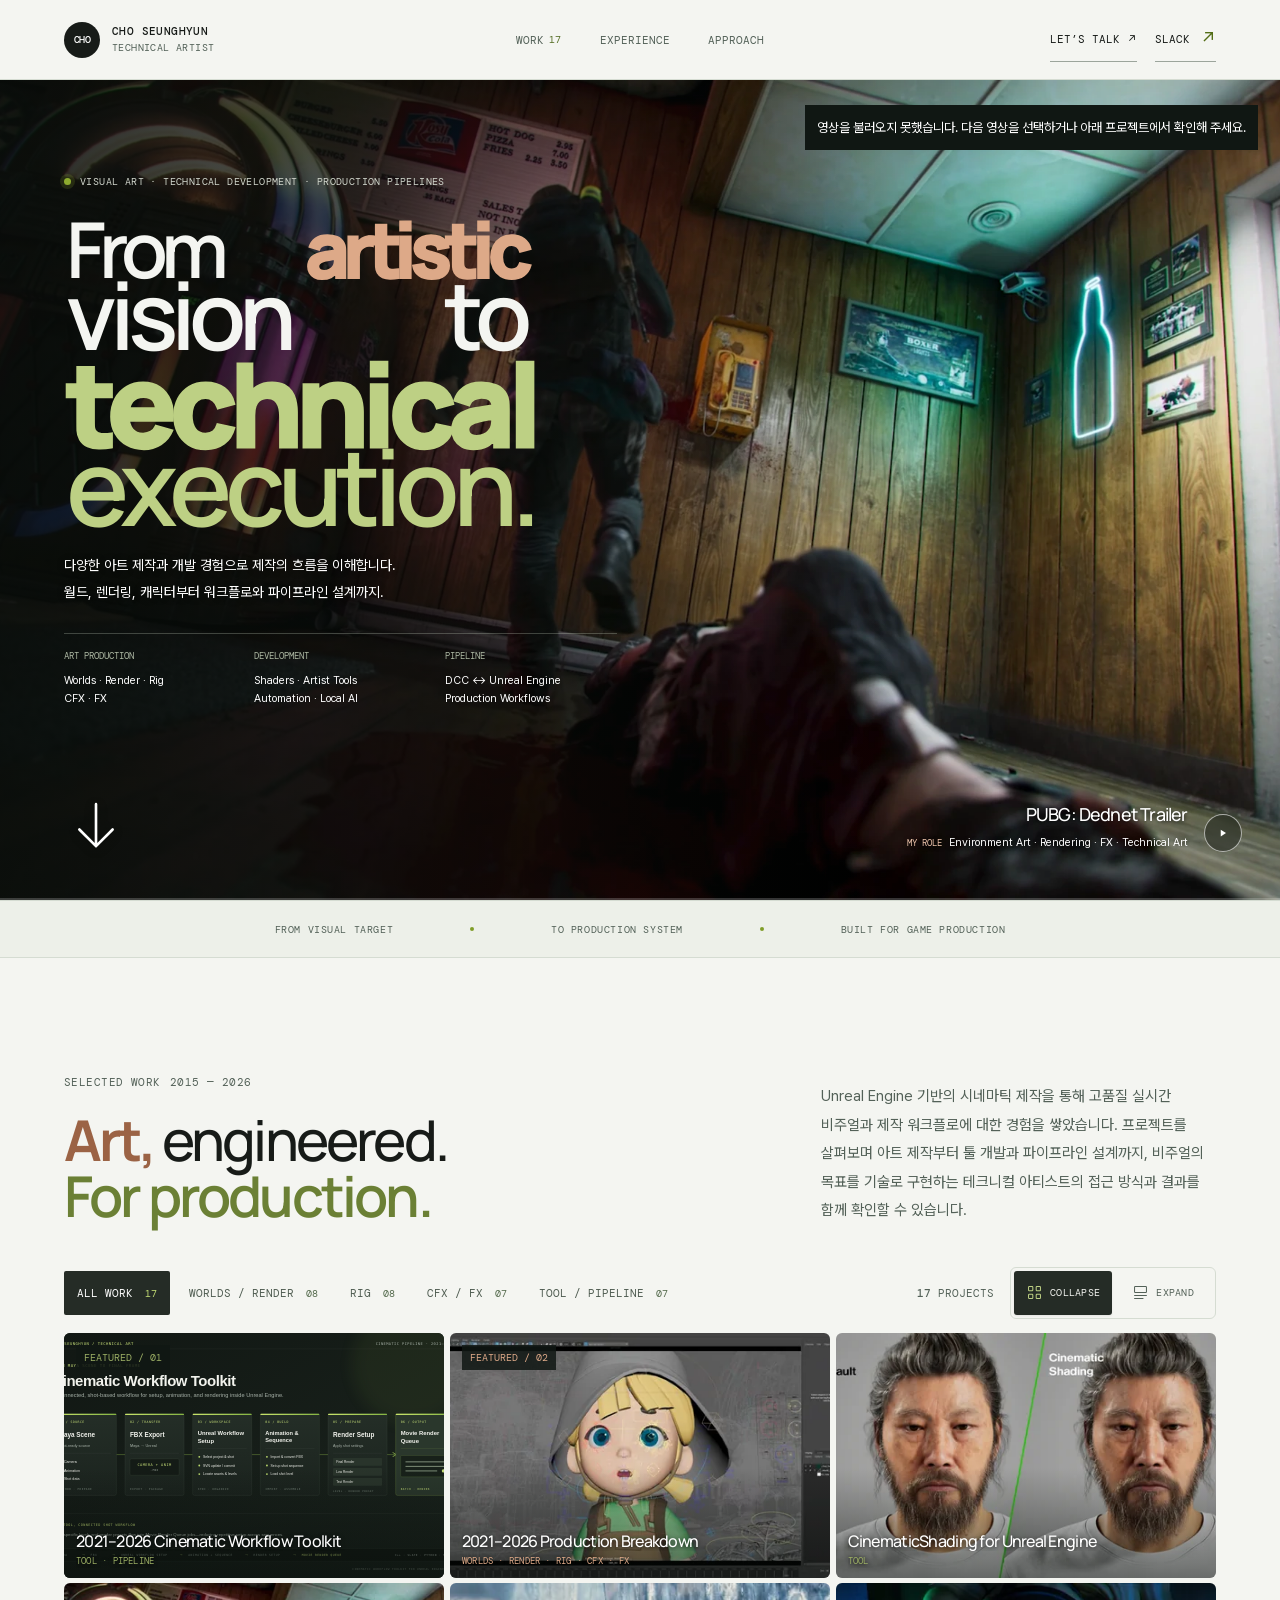
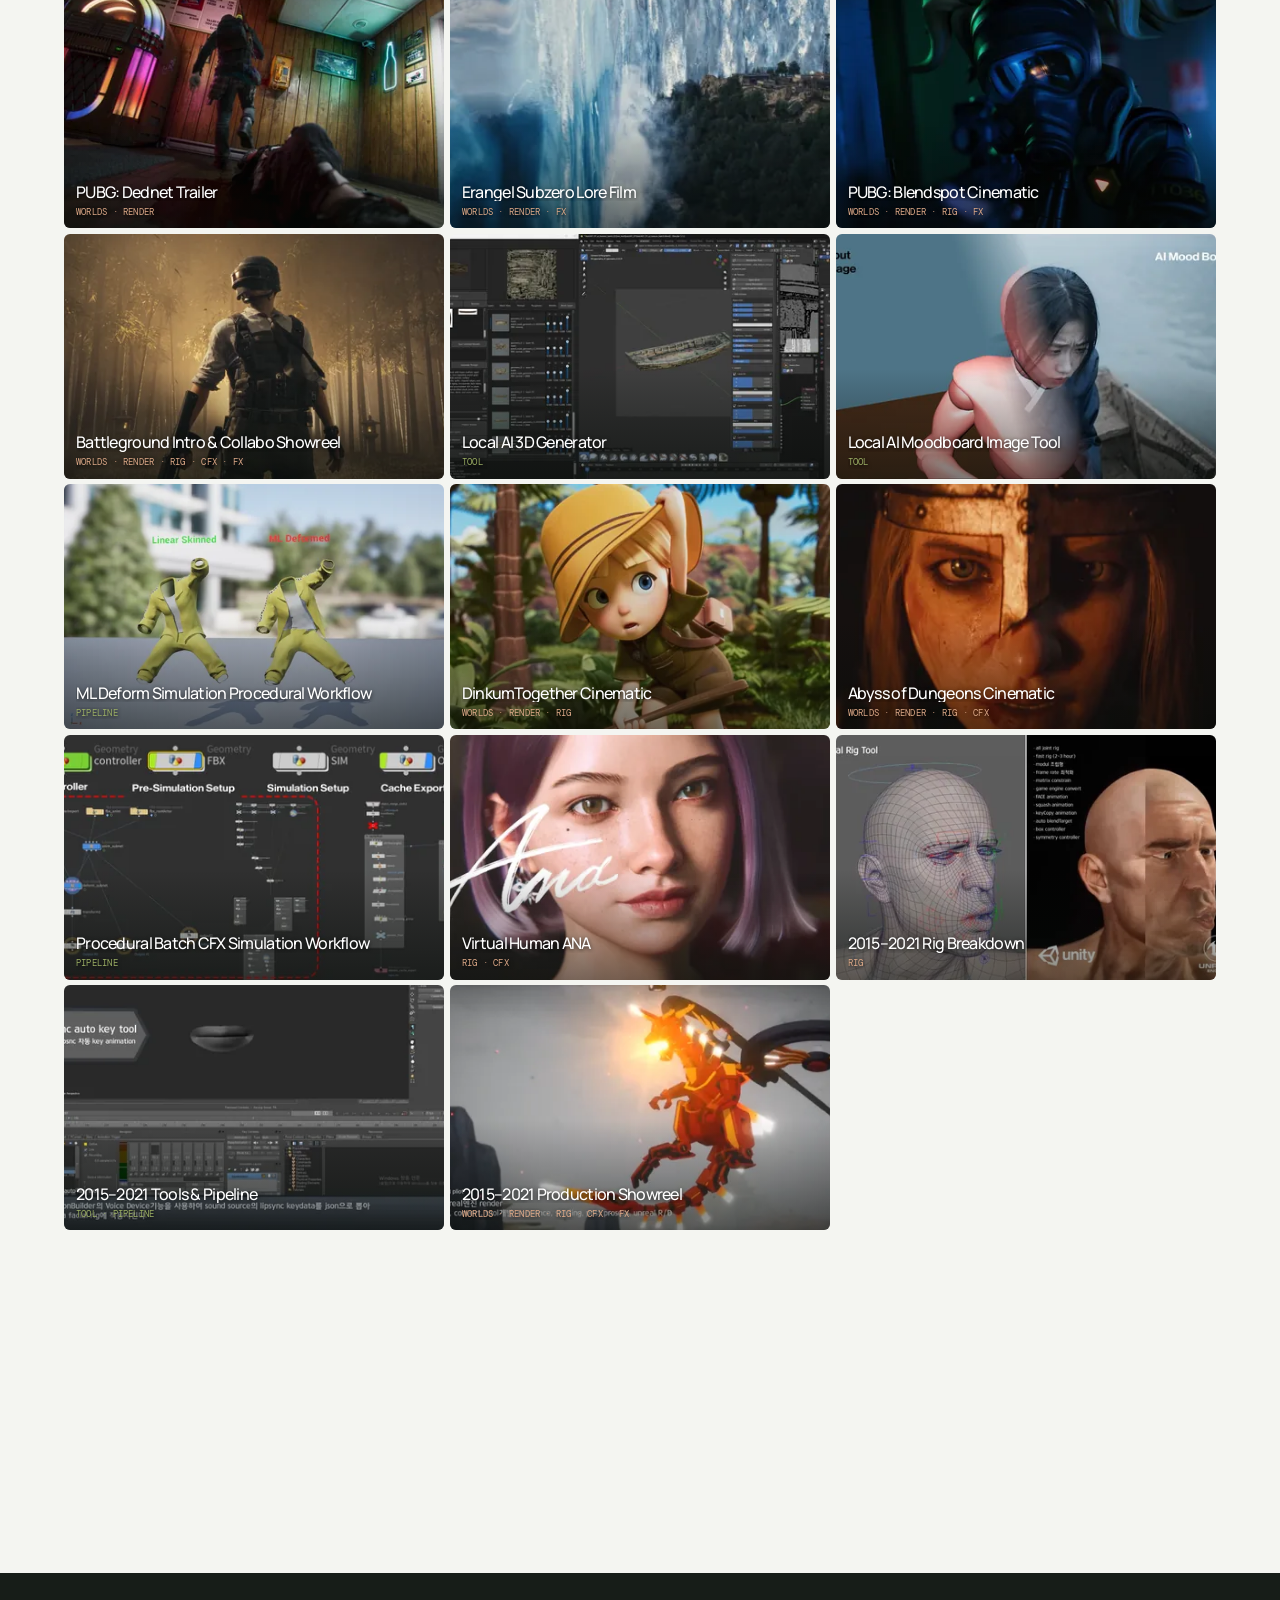
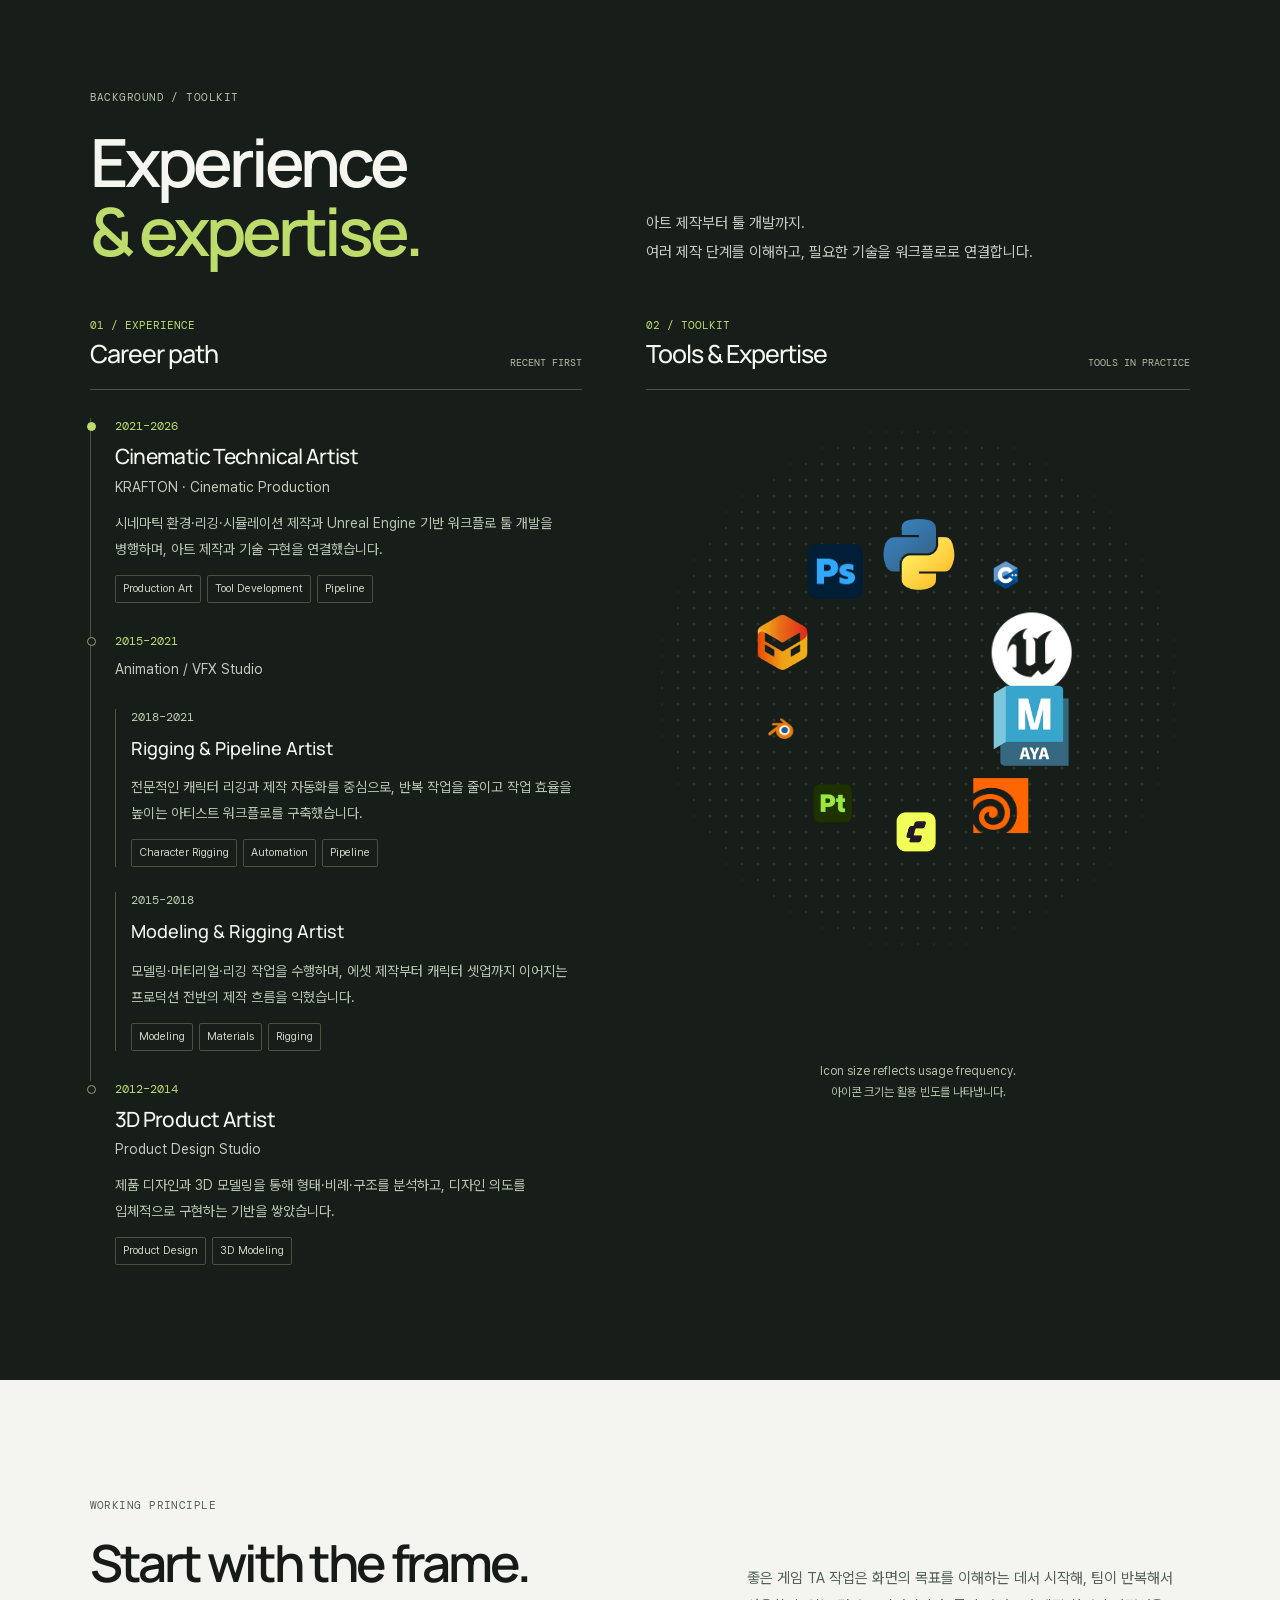
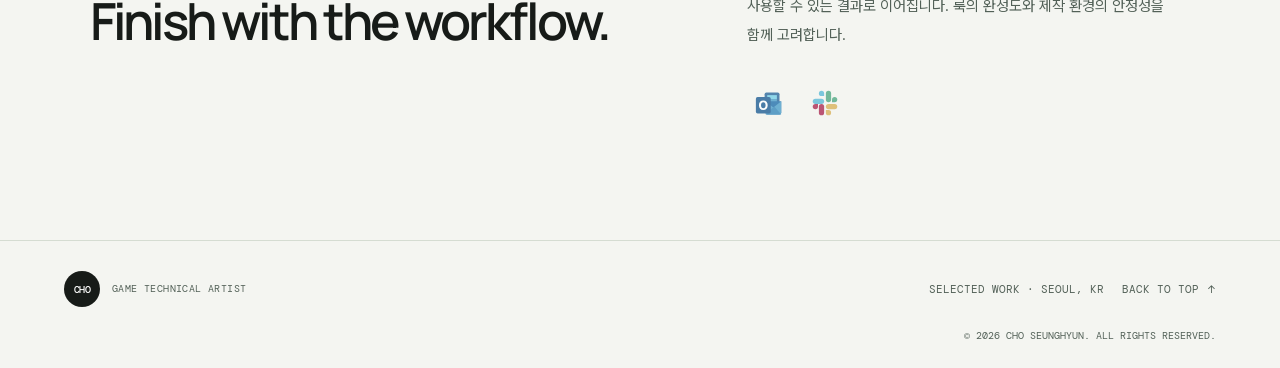
==== commit a6ed6e54: "Update portfolio from 2026-10-28 transfer package" ====
--- a/next-concept/index.html
+++ b/next-concept/index.html
@@ -1,137 +1,143 @@
-<!doctype html>
-<html lang="ko">
-  <head>
-    <meta charset="UTF-8" />
-    <meta name="viewport" content="width=device-width, initial-scale=1" />
-    <meta name="theme-color" content="#111813" />
-    <meta name="description" content="Game Technical Artist portfolio — worlds, rigging, CFX, FX, tools, and production systems." />
-    <title>Cho SeungHyun — Technical Artist Portfolio</title>
-    <meta property="og:title" content="Cho SeungHyun — Technical Artist" />
-    <meta property="og:description" content="아트 제작부터 셰이더, 제작 도구와 파이프라인 설계까지. Cho SeungHyun의 Technical Art 포트폴리오." />
-    <meta property="og:type" content="website" />
-    <meta property="og:locale" content="ko_KR" />
-    <meta property="og:image" content="./assets/social-preview.jpg" />
-    <meta name="twitter:card" content="summary_large_image" />
-    <meta name="twitter:description" content="Art production, shaders, artist tools and production workflows." />
-    <meta name="twitter:title" content="Cho SeungHyun — Technical Artist" />
-    <meta name="twitter:image" content="./assets/social-preview.jpg" />
-    <link rel="preconnect" href="https://fonts.googleapis.com" />
-    <link rel="preconnect" href="https://fonts.gstatic.com" crossorigin />
-    <link href="https://fonts.googleapis.com/css2?family=DM+Mono:wght@400;500&family=Manrope:wght@400;500;600;700;800&display=swap" rel="stylesheet" />
-    <link rel="stylesheet" href="./styles.css?v=contact-icons-20261027" />
-    <link rel="stylesheet" href="./rounded-preview.css?v=subtle-rounded-media-20261027" />
-    <script type="module" src="./app.js?v=archive-thumbnails-20261027"></script>
-  </head>
-  <body>
-    <a class="skip-link" href="#work">프로젝트로 바로 이동</a>
-    <p class="sr-only" data-page-status role="status"></p>
-    <header class="site-header">
-      <a class="brand" href="#top" aria-label="Cho SeungHyun portfolio home"><span class="brand-mark">CHO</span><span class="brand-caption"><strong>CHO SEUNGHYUN</strong><span>TECHNICAL ARTIST</span></span></a>
-      <nav class="main-nav" aria-label="Main navigation">
-        <a href="#work">WORK <span>09</span></a>
-        <a href="#capabilities">EXPERIENCE</a>
-        <a href="#about">APPROACH</a>
-      </nav>
-      <div class="header-contact-links"><a class="header-contact" data-contact-link href="mailto:cho_seunghyun@krafton.com">LET’S TALK <span aria-hidden="true">↗</span></a><a class="header-contact" data-slack-link href="https://krafton.enterprise.slack.com/user/@U022E9ULBT3" target="_blank" rel="noopener noreferrer" aria-label="Open Cho SeungHyun’s Slack profile">SLACK <span aria-hidden="true">↗</span></a></div>
-    </header>
-
-    <main id="top">
-      <section class="hero" aria-labelledby="hero-title">
-        <div class="hero-copy">
-          <p class="eyebrow"><span class="live-dot"></span> VISUAL ART · TECHNICAL DEVELOPMENT · PRODUCTION PIPELINES</p>
-          <h1 id="hero-title" class="hero-title--vision"><span class="hero-title-line" data-title-scale=".82"><span class="hero-title-word">From</span> <strong class="hero-title-word">artistic</strong></span> <span class="hero-title-line"><span class="hero-title-word">vision</span> <span class="hero-title-word">to</span></span> <span class="hero-title-line is-accent"><strong class="hero-title-word">technical</strong></span> <span class="hero-title-line is-accent"><span class="hero-title-word">execution.</span></span></h1>
-          <div class="hero-bottomline">
-          <p>다양한 아트 제작과 개발 경험으로 제작의 흐름을 이해합니다.<br />월드, 렌더링, 캐릭터부터 워크플로와 파이프라인 설계까지.</p>
-            <a class="text-link" href="#work">EXPLORE SELECTED WORK <span aria-hidden="true">↓</span></a>
-          </div>
-          <div class="hero-specs" aria-label="Portfolio expertise">
-            <div><span>ART PRODUCTION</span><strong>Worlds · Render · Rig<br />CFX · FX</strong></div>
-            <div><span>DEVELOPMENT</span><strong>Shaders · Artist Tools<br />Automation · Local AI</strong></div>
-            <div><span>PIPELINE</span><strong>DCC ↔ Unreal Engine<br />Production Workflows</strong></div>
-          </div>
-        </div>
-        <div class="hero-media" aria-label="Selected cinematic reel">
-          <div class="hero-media-main">
-            <div class="hero-video-frame">
-              <video class="hero-video" muted playsinline preload="metadata" poster="./assets/optimized/assets--thumbnails--dednet-detail.webp" aria-label="Selected project video"></video>
-              <div class="reel-overlay-panel">
-                <div class="reel-overlay-heading"><strong data-reel-year>2026</strong><i></i><span data-reel-category>CINEMATIC · TRAILER</span></div>
-                <h2 data-reel-title>PUBG : Dednet Trailer</h2>
-                <div class="reel-overlay-details">
-                  <div class="reel-overlay-detail"><span>MY ROLE</span><p data-reel-role>Environment Art · Rendering · FX · Technical Art</p></div>
-                </div>
-              </div>
-              <button class="hero-video-toggle" type="button" data-reel-play aria-label="Pause video and autoplay" aria-pressed="true" title="Pause">Ⅱ</button>
-              <div class="hero-video-timeline" aria-hidden="true"><i></i></div>
-              <p class="reel-error" data-reel-error hidden>영상을 불러오지 못했습니다. 다음 영상을 선택하거나 아래 프로젝트에서 확인해 주세요.</p>
-            </div>
-          </div>
-        </div>
-      </section>
-
-      <section class="signal-strip" aria-label="Portfolio disciplines">
-        <span>FROM VISUAL TARGET</span><i aria-hidden="true"></i><span>TO PRODUCTION SYSTEM</span><i aria-hidden="true"></i><span>BUILT FOR GAME PRODUCTION</span>
-      </section>
-
-      <section class="work-section section-shell" id="work" aria-labelledby="work-title">
-        <div class="section-heading">
-          <div><p class="eyebrow section-kicker">SELECTED WORK <span>2015 — 2026</span></p><h2 id="work-title">Art, systems,<br /><span>in production.</span></h2></div>
-          <p class="section-intro">Unreal Engine 기반의 시네마틱 제작을 통해 고품질 실시간 비주얼과 제작 워크플로에 대한 경험을 쌓았습니다. 프로젝트를 살펴보며 아트 제작부터 툴 개발과 파이프라인 설계까지, 비주얼의 목표를 기술로 구현하는 테크니컬 아티스트의 접근 방식과 결과를 함께 확인할 수 있습니다.</p>
-        </div>
-        <div class="work-toolbar">
-          <div class="filter-list" role="group" aria-label="Filter projects">
-            <button class="filter-chip is-active" type="button" data-filter="all" aria-pressed="true">ALL WORK <span data-filter-count="all">00</span></button>
-            <button class="filter-chip" type="button" data-filter="worlds-render" aria-pressed="false">WORLDS / RENDER <span data-filter-count="worlds-render">00</span></button>
-            <button class="filter-chip" type="button" data-filter="rig" aria-pressed="false">RIG <span data-filter-count="rig">00</span></button>
-            <button class="filter-chip" type="button" data-filter="cfx-fx" aria-pressed="false">CFX / FX <span data-filter-count="cfx-fx">00</span></button>
-            <button class="filter-chip" type="button" data-filter="tool-pipeline" aria-pressed="false">TOOL / PIPELINE <span data-filter-count="tool-pipeline">00</span></button>
-          </div>
-          <span class="results-count" aria-live="polite"><b data-visible-count>00</b> PROJECTS</span>
-        </div>
-        <div class="work-collection" data-work-group="featured"><header class="collection-heading"><h3>Featured projects</h3><p>워크플로 개발 · 렌더링 기술 · 프로덕션 아트</p></header><div class="project-grid featured-grid" data-work-grid="featured"></div></div>
-        <div class="work-collection" data-work-group="current"><header class="collection-heading"><h3>Selected projects</h3><p>각 프로젝트의 담당 범위와 구현 과정을 확인하세요.</p></header><div class="project-grid" id="project-grid" data-work-grid="current"></div></div>
-        <div class="work-collection archive-collection" data-work-group="archive"><header class="collection-heading"><h3>Earlier work</h3><p>2015–2021 · Rigging, tools &amp; production</p></header><div class="project-grid" data-work-grid="archive"></div></div>
-      </section>
-
-      <section class="capabilities-section" id="capabilities" aria-labelledby="capabilities-title">
-        <div class="section-shell profile-inner">
-          <header class="profile-heading">
-            <div><p class="eyebrow section-kicker">BACKGROUND / TOOLKIT</p><h2 id="capabilities-title">Experience<br /><span>&amp; expertise.</span></h2></div>
-            <div class="profile-intro"><p>아트 제작부터 툴 개발까지.<br />여러 제작 단계를 이해하고, 필요한 기술을 워크플로로 연결합니다.</p></div>
-          </header>
-          <div class="profile-columns">
-            <section class="career-panel" aria-labelledby="career-title">
-              <header class="profile-panel-heading"><div><p>01 / EXPERIENCE</p><h3 id="career-title">Career path</h3></div><span>RECENT FIRST</span></header>
-              <ol class="career-timeline" data-profile-career></ol>
-            </section>
-            <section class="toolkit-panel" aria-labelledby="toolkit-title">
-              <header class="profile-panel-heading"><div><p>02 / TOOLKIT</p><h3 id="toolkit-title">Tools &amp; Expertise</h3></div><span>TOOLS IN PRACTICE</span></header>
-              <div class="toolkit-system" data-profile-toolkit></div>
-              <p class="toolkit-usage-hint">Icon size reflects usage frequency. <span>아이콘 크기는 활용 빈도를 나타냅니다.</span></p>
-            </section>
-          </div>
-        </div>
-      </section>
-
-      <section class="approach-section section-shell" id="about" aria-labelledby="approach-title">
-        <div><p class="eyebrow section-kicker">WORKING PRINCIPLE</p><h2 id="approach-title">Start with the frame.<br />Finish with the workflow.</h2></div>
-        <p>좋은 게임 TA 작업은 화면의 목표를 이해하는 데서 시작해, 팀이 반복해서 사용할 수 있는 결과로 이어집니다. 룩의 완성도와 제작 환경의 안정성을 함께 고려합니다.</p>
-        <div class="approach-contact-links"><a href="mailto:cho_seunghyun@krafton.com" class="contact-icon-link" data-contact-link aria-label="Email Cho SeungHyun" title="Outlook Mail · cho_seunghyun@krafton.com"><img src="../assets/tools/outlook.svg" width="28" height="28" alt="" /></a><a href="https://krafton.enterprise.slack.com/user/@U022E9ULBT3" class="contact-icon-link" data-slack-link target="_blank" rel="noopener noreferrer" aria-label="Open Cho SeungHyun’s Slack profile" title="Slack"><img src="../assets/tools/slack.svg" width="28" height="28" alt="" /></a></div>
-      </section>
-    </main>
-
-    <footer class="site-footer"><a class="brand" href="#top" aria-label="Cho SeungHyun portfolio home"><span class="brand-mark">CHO</span><span class="brand-caption">GAME TECHNICAL ARTIST</span></a><span>SELECTED WORK · SEOUL, KR</span><a href="#top">BACK TO TOP ↑</a><small>© 2026 CHO SEUNGHYUN. ALL RIGHTS RESERVED.</small></footer>
-
-    <dialog class="project-dialog" id="project-dialog" aria-labelledby="dialog-title">
-      <div class="dialog-shell">
-        <header class="dialog-header"><p class="eyebrow">PROJECT / <span data-dialog-category></span></p><button class="dialog-close" type="button" aria-label="Close project details">×</button></header>
-        <div class="dialog-body"></div>
-      </div>
-    </dialog>
-    <dialog class="image-viewer" id="image-viewer" aria-labelledby="image-viewer-title">
-      <header class="image-viewer-toolbar"><h2 id="image-viewer-title">Image detail</h2><div class="image-zoom-controls"><button type="button" data-zoom-out aria-label="Zoom out">−</button><output data-zoom-label>100%</output><button type="button" data-zoom-in aria-label="Zoom in">+</button><button type="button" data-zoom-reset>RESET</button></div><a data-image-original target="_blank" rel="noopener noreferrer">ORIGINAL ↗</a><button type="button" data-image-close aria-label="Close enlarged image">×</button></header>
-      <div class="image-viewport"><div class="image-canvas"><img alt="" /></div></div>
-    </dialog>
-    <noscript><p class="noscript-note">프로젝트 목록을 보려면 JavaScript를 켜 주세요. 영상은 <a href="https://www.youtube.com/watch?v=zBuRQKSIXgI">Cinematic Workflow Toolkit</a>과 <a href="https://www.youtube.com/watch?v=R-7Lavq2Sdk">Production Breakdown</a>에서 확인할 수 있습니다.</p></noscript>
-  </body>
-</html>
+<!doctype html>
+<html lang="ko">
+  <head>
+    <meta charset="UTF-8" />
+    <meta name="viewport" content="width=device-width, initial-scale=1" />
+    <meta name="theme-color" content="#111813" />
+    <meta name="description" content="Game Technical Artist portfolio — worlds, rigging, CFX, FX, tools, and production systems." />
+    <title>Cho SeungHyun — Technical Artist Portfolio</title>
+    <meta property="og:title" content="Cho SeungHyun — Technical Artist" />
+    <meta property="og:description" content="아트 제작부터 셰이더, 제작 도구와 파이프라인 설계까지. Cho SeungHyun의 Technical Art 포트폴리오." />
+    <meta property="og:type" content="website" />
+    <meta property="og:locale" content="ko_KR" />
+    <meta property="og:image" content="./assets/social-preview.jpg" />
+    <meta name="twitter:card" content="summary_large_image" />
+    <meta name="twitter:description" content="Art production, shaders, artist tools and production workflows." />
+    <meta name="twitter:title" content="Cho SeungHyun — Technical Artist" />
+    <meta name="twitter:image" content="./assets/social-preview.jpg" />
+    <link rel="preconnect" href="https://fonts.googleapis.com" />
+    <link rel="preconnect" href="https://fonts.gstatic.com" crossorigin />
+    <link href="https://fonts.googleapis.com/css2?family=DM+Mono:wght@400;500&family=Manrope:wght@400;500;600;700;800&display=swap" rel="stylesheet" />
+    <link rel="stylesheet" href="./styles.css?v=art-engineered-heading-20261028" />
+    <link rel="stylesheet" href="./rounded-preview.css?v=subtle-rounded-media-20261027" />
+    <link rel="stylesheet" href="./fullscreen-hero-preview.css?v=hero-white-specs-20261028" />
+    <link rel="stylesheet" href="./card-colors.css?v=white-title-category-corner-20261028" />
+    <link rel="stylesheet" href="./collection-hover.css?v=hide-open-thumbnail-category-20261028" />
+    <link rel="stylesheet" href="./card-details-toggle.css?v=segmented-card-view-20261028" />
+    <script type="module" src="./app.js?v=career-no-progression-label-20261028"></script>
+  </head>
+  <body>
+    <a class="skip-link" href="#work">프로젝트로 바로 이동</a>
+    <p class="sr-only" data-page-status role="status"></p>
+    <header class="site-header">
+      <a class="brand" href="#top" aria-label="Cho SeungHyun portfolio home"><span class="brand-mark">CHO</span><span class="brand-caption"><strong>CHO SEUNGHYUN</strong><span>TECHNICAL ARTIST</span></span></a>
+      <nav class="main-nav" aria-label="Main navigation">
+        <a href="#work">WORK <span>09</span></a>
+        <a href="#capabilities">EXPERIENCE</a>
+        <a href="#about">APPROACH</a>
+      </nav>
+      <div class="header-contact-links"><a class="header-contact" data-contact-link href="mailto:cho_seunghyun@krafton.com">LET’S TALK <span aria-hidden="true">↗</span></a><a class="header-contact" data-slack-link href="https://krafton.enterprise.slack.com/user/@U022E9ULBT3" target="_blank" rel="noopener noreferrer" aria-label="Open Cho SeungHyun’s Slack profile">SLACK <span aria-hidden="true">↗</span></a></div>
+    </header>
+
+    <main id="top">
+      <section class="hero" aria-labelledby="hero-title">
+        <div class="hero-copy">
+          <p class="eyebrow"><span class="live-dot"></span> VISUAL ART · TECHNICAL DEVELOPMENT · PRODUCTION PIPELINES</p>
+          <h1 id="hero-title" class="hero-title--vision"><span class="hero-title-line" data-title-scale=".82"><span class="hero-title-word">From</span> <strong class="hero-title-word">artistic</strong></span> <span class="hero-title-line"><span class="hero-title-word">vision</span> <span class="hero-title-word">to</span></span> <span class="hero-title-line is-accent"><strong class="hero-title-word">technical</strong></span> <span class="hero-title-line is-accent"><span class="hero-title-word">execution.</span></span></h1>
+          <div class="hero-bottomline">
+          <p>다양한 아트 제작과 개발 경험으로 제작의 흐름을 이해합니다.<br />월드, 렌더링, 캐릭터부터 워크플로와 파이프라인 설계까지.</p>
+          </div>
+          <div class="hero-specs" aria-label="Portfolio expertise">
+            <div><span>ART PRODUCTION</span><strong>Worlds · Render · Rig<br />CFX · FX</strong></div>
+            <div><span>DEVELOPMENT</span><strong>Shaders · Artist Tools<br />Automation · Local AI</strong></div>
+            <div><span>PIPELINE</span><strong>DCC ↔ Unreal Engine<br />Production Workflows</strong></div>
+          </div>
+        </div>
+        <div class="hero-media" aria-label="Selected cinematic reel">
+          <div class="hero-media-main">
+            <div class="hero-video-frame">
+              <video class="hero-video" muted playsinline preload="metadata" poster="./assets/optimized/assets--thumbnails--dednet-detail.webp" aria-label="Selected project video"></video>
+              <div class="reel-overlay-panel">
+                <div class="reel-overlay-heading"><strong data-reel-year>2026</strong><i></i><span data-reel-category>CINEMATIC · TRAILER</span></div>
+                <h2 data-reel-title>PUBG : Dednet Trailer</h2>
+                <div class="reel-overlay-details">
+                  <div class="reel-overlay-detail"><span>MY ROLE</span><p data-reel-role>Environment Art · Rendering · FX · Technical Art</p></div>
+                </div>
+              </div>
+              <button class="hero-video-toggle" type="button" data-reel-play aria-label="Pause video and autoplay" aria-pressed="true" title="Pause">Ⅱ</button>
+              <div class="hero-video-timeline" aria-hidden="true"><i></i></div>
+              <p class="reel-error" data-reel-error hidden>영상을 불러오지 못했습니다. 다음 영상을 선택하거나 아래 프로젝트에서 확인해 주세요.</p>
+            </div>
+          </div>
+        </div>
+        <a class="hero-scroll-cue" href="#work" aria-label="프로젝트 살펴보기" title="프로젝트 살펴보기"><svg viewBox="0 0 64 64" fill="none" aria-hidden="true" focusable="false"><path d="M32 7v48M13 36l19 19 19-19" stroke="currentColor" stroke-width="3" stroke-linecap="round" stroke-linejoin="round" /></svg></a>
+      </section>
+
+      <section class="signal-strip" aria-label="Portfolio disciplines">
+        <span>FROM VISUAL TARGET</span><i aria-hidden="true"></i><span>TO PRODUCTION SYSTEM</span><i aria-hidden="true"></i><span>BUILT FOR GAME PRODUCTION</span>
+      </section>
+
+      <section class="work-section section-shell" id="work" aria-labelledby="work-title">
+        <div class="section-heading">
+          <div><p class="eyebrow section-kicker">SELECTED WORK <span>2015 — 2026</span></p><h2 id="work-title"><strong class="work-title-art">Art,</strong> engineered.<br /><span class="work-title-production">For production.</span></h2></div>
+          <p class="section-intro">Unreal Engine 기반의 시네마틱 제작을 통해 고품질 실시간 비주얼과 제작 워크플로에 대한 경험을 쌓았습니다. 프로젝트를 살펴보며 아트 제작부터 툴 개발과 파이프라인 설계까지, 비주얼의 목표를 기술로 구현하는 테크니컬 아티스트의 접근 방식과 결과를 함께 확인할 수 있습니다.</p>
+        </div>
+        <div class="work-toolbar">
+          <div class="filter-list" role="group" aria-label="Filter projects">
+            <button class="filter-chip is-active" type="button" data-filter="all" aria-pressed="true">ALL WORK <span data-filter-count="all">00</span></button>
+            <button class="filter-chip" type="button" data-filter="worlds-render" aria-pressed="false">WORLDS / RENDER <span data-filter-count="worlds-render">00</span></button>
+            <button class="filter-chip" type="button" data-filter="rig" aria-pressed="false">RIG <span data-filter-count="rig">00</span></button>
+            <button class="filter-chip" type="button" data-filter="cfx-fx" aria-pressed="false">CFX / FX <span data-filter-count="cfx-fx">00</span></button>
+            <button class="filter-chip" type="button" data-filter="tool-pipeline" aria-pressed="false">TOOL / PIPELINE <span data-filter-count="tool-pipeline">00</span></button>
+          </div>
+          <div class="work-view-controls"><span class="results-count" aria-live="polite"><b data-visible-count>00</b> PROJECTS</span><div class="card-details-controls" data-card-details-controls data-expanded="false" role="group" aria-label="프로젝트 카드 정보 보기" hidden><span class="card-details-indicator" aria-hidden="true"></span><button class="card-details-option" type="button" data-details-mode="collapsed" aria-pressed="true" aria-controls="project-collections" aria-label="모든 카드 접기" title="접기 · 마우스를 올린 카드만 정보 표시"><svg viewBox="0 0 20 20" fill="none" aria-hidden="true"><rect x="3" y="3" width="5" height="5" rx=".8" stroke="currentColor" stroke-width="1.2"/><rect x="12" y="3" width="5" height="5" rx=".8" stroke="currentColor" stroke-width="1.2"/><rect x="3" y="12" width="5" height="5" rx=".8" stroke="currentColor" stroke-width="1.2"/><rect x="12" y="12" width="5" height="5" rx=".8" stroke="currentColor" stroke-width="1.2"/></svg><span>COLLAPSE</span></button><button class="card-details-option" type="button" data-details-mode="expanded" aria-pressed="false" aria-controls="project-collections" aria-label="모든 카드 펼치기" title="펼치기 · 모든 카드 정보 표시"><svg viewBox="0 0 20 20" fill="none" aria-hidden="true"><rect x="3" y="3" width="14" height="7" rx=".8" stroke="currentColor" stroke-width="1.2"/><path d="M3 13.5h14M3 17h10" stroke="currentColor" stroke-width="1.2" stroke-linecap="round"/></svg><span>EXPAND</span></button></div></div>
+        </div>
+        <div class="project-collections" id="project-collections">
+        <div class="work-collection" data-work-group="featured"><header class="collection-heading"><h3>Featured projects</h3><p>워크플로 개발 · 렌더링 기술 · 프로덕션 아트</p></header><div class="project-grid featured-grid" data-work-grid="featured"></div></div>
+        <div class="work-collection" data-work-group="current"><header class="collection-heading"><h3>Selected projects</h3><p>각 프로젝트의 담당 범위와 구현 과정을 확인하세요.</p></header><div class="project-grid" id="project-grid" data-work-grid="current"></div></div>
+        <div class="work-collection archive-collection" data-work-group="archive"><header class="collection-heading"><h3>Earlier work</h3><p>2015–2021 · Rigging, tools &amp; production</p></header><div class="project-grid" data-work-grid="archive"></div></div>
+        </div>
+      </section>
+
+      <section class="capabilities-section" id="capabilities" aria-labelledby="capabilities-title">
+        <div class="section-shell profile-inner">
+          <header class="profile-heading">
+            <div><p class="eyebrow section-kicker">BACKGROUND / TOOLKIT</p><h2 id="capabilities-title">Experience<br /><span>&amp; expertise.</span></h2></div>
+            <div class="profile-intro"><p>아트 제작부터 툴 개발까지.<br />여러 제작 단계를 이해하고, 필요한 기술을 워크플로로 연결합니다.</p></div>
+          </header>
+          <div class="profile-columns">
+            <section class="career-panel" aria-labelledby="career-title">
+              <header class="profile-panel-heading"><div><p>01 / EXPERIENCE</p><h3 id="career-title">Career path</h3></div><span>RECENT FIRST</span></header>
+              <ol class="career-timeline" data-profile-career></ol>
+            </section>
+            <section class="toolkit-panel" aria-labelledby="toolkit-title">
+              <header class="profile-panel-heading"><div><p>02 / TOOLKIT</p><h3 id="toolkit-title">Tools &amp; Expertise</h3></div><span>TOOLS IN PRACTICE</span></header>
+              <div class="toolkit-system" data-profile-toolkit></div>
+              <p class="toolkit-usage-hint">Icon size reflects usage frequency. <span>아이콘 크기는 활용 빈도를 나타냅니다.</span></p>
+            </section>
+          </div>
+        </div>
+      </section>
+
+      <section class="approach-section section-shell" id="about" aria-labelledby="approach-title">
+        <div><p class="eyebrow section-kicker">WORKING PRINCIPLE</p><h2 id="approach-title">Start with the frame.<br />Finish with the workflow.</h2></div>
+        <p>좋은 게임 TA 작업은 화면의 목표를 이해하는 데서 시작해, 팀이 반복해서 사용할 수 있는 결과로 이어집니다. 룩의 완성도와 제작 환경의 안정성을 함께 고려합니다.</p>
+        <div class="approach-contact-links"><a href="mailto:cho_seunghyun@krafton.com" class="contact-icon-link" data-contact-link aria-label="Email Cho SeungHyun" title="Outlook Mail · cho_seunghyun@krafton.com"><img src="../assets/tools/outlook.svg" width="28" height="28" alt="" /></a><a href="https://krafton.enterprise.slack.com/user/@U022E9ULBT3" class="contact-icon-link" data-slack-link target="_blank" rel="noopener noreferrer" aria-label="Open Cho SeungHyun’s Slack profile" title="Slack"><img src="../assets/tools/slack.svg" width="28" height="28" alt="" /></a></div>
+      </section>
+    </main>
+
+    <footer class="site-footer"><a class="brand" href="#top" aria-label="Cho SeungHyun portfolio home"><span class="brand-mark">CHO</span><span class="brand-caption">GAME TECHNICAL ARTIST</span></a><span>SELECTED WORK · SEOUL, KR</span><a href="#top">BACK TO TOP ↑</a><small>© 2026 CHO SEUNGHYUN. ALL RIGHTS RESERVED.</small></footer>
+
+    <dialog class="project-dialog" id="project-dialog" aria-labelledby="dialog-title">
+      <div class="dialog-shell">
+        <header class="dialog-header"><p class="eyebrow">PROJECT / <span data-dialog-category></span></p><button class="dialog-close" type="button" aria-label="Close project details">×</button></header>
+        <div class="dialog-body"></div>
+      </div>
+    </dialog>
+    <dialog class="image-viewer" id="image-viewer" aria-labelledby="image-viewer-title">
+      <header class="image-viewer-toolbar"><h2 id="image-viewer-title">Image detail</h2><div class="image-zoom-controls"><button type="button" data-zoom-out aria-label="Zoom out">−</button><output data-zoom-label>100%</output><button type="button" data-zoom-in aria-label="Zoom in">+</button><button type="button" data-zoom-reset>RESET</button></div><a data-image-original target="_blank" rel="noopener noreferrer">ORIGINAL ↗</a><button type="button" data-image-close aria-label="Close enlarged image">×</button></header>
+      <div class="image-viewport"><div class="image-canvas"><img alt="" /></div></div>
+    </dialog>
+    <noscript><p class="noscript-note">프로젝트 목록을 보려면 JavaScript를 켜 주세요. 영상은 <a href="https://www.youtube.com/watch?v=zBuRQKSIXgI">Cinematic Workflow Toolkit</a>과 <a href="https://www.youtube.com/watch?v=R-7Lavq2Sdk">Production Breakdown</a>에서 확인할 수 있습니다.</p></noscript>
+  </body>
+</html>
--- a/next-concept/styles.css
+++ b/next-concept/styles.css
@@ -1,323 +1,333 @@
-/* Pretendard 1.3.9, locally hosted; license: assets/fonts/Pretendard-LICENSE.txt. */
-@font-face{font-family:"Pretendard";font-style:normal;font-weight:45 920;font-display:swap;src:url("./assets/fonts/PretendardVariable.woff2") format("woff2")}
-:root{color-scheme:light;--paper:#f4f5f1;--surface:#fff;--ink:#171b18;--muted:#536158;--line:#d5dcd2;--olive:#718b2c;--accent:#bddc6b;--peach:#9b6345;--night:#171d18;--mono:"DM Mono","Pretendard",monospace;--sans:"Manrope","Pretendard","Malgun Gothic",Arial,sans-serif;--body:"Pretendard","Malgun Gothic",Arial,sans-serif;--ease:cubic-bezier(.2,.7,.2,1);font-family:var(--sans);scroll-behavior:smooth;scroll-padding-top:100px;font-synthesis:none;text-rendering:optimizeLegibility}
-*{box-sizing:border-box}
-body{margin:0;background:var(--paper);color:var(--ink);font:16px/1.65 var(--sans)}
-button,a{font-family:inherit;-webkit-tap-highlight-color:transparent;touch-action:manipulation}
-button{color:inherit;cursor:pointer}
-a{color:inherit;text-decoration:none}
-button:focus-visible,a:focus-visible,input:focus-visible{outline:2px solid #617f11;outline-offset:4px}
-button:disabled{cursor:default;opacity:.4}
-button,a{transition:color 180ms,background 180ms,border-color 180ms}
-img,video{max-width:100%}
-[hidden]{display:none!important}
-.sr-only{position:absolute;width:1px;height:1px;padding:0;margin:-1px;overflow:hidden;clip-path:inset(50%);white-space:nowrap;border:0}
-.skip-link{position:fixed;z-index:100;top:8px;left:16px;padding:12px 18px;transform:translateY(-160%);background:var(--ink);color:#fff}
-.skip-link:focus{transform:translateY(0)}
-.section-shell{max-width:1510px;margin:auto;padding-inline:clamp(22px,7vw,110px)}
-.site-header{position:sticky;z-index:20;top:0;display:grid;grid-template-columns:1fr auto 1fr;align-items:center;min-height:80px;padding:8px clamp(22px,5vw,78px);border-bottom:1px solid var(--line);background:rgba(244,245,241,.95);backdrop-filter:blur(16px)}
-.brand{display:inline-flex;width:max-content;align-items:center;gap:12px}
-.brand-mark{display:grid;place-items:center;width:36px;height:36px;border-radius:50%;background:var(--ink);color:#fff;font:500 10px var(--mono);letter-spacing:-.07em}
-.brand-caption{display:grid;gap:2px;font:10px/1.4 var(--mono);letter-spacing:.04em;color:var(--muted)}
-.brand-caption strong{color:var(--ink);font-size:11px;font-weight:500}
-.main-nav{display:flex;gap:clamp(18px,3vw,42px);align-items:center;font:11px var(--mono);color:var(--muted)}
-.main-nav a{display:flex;align-items:center;min-height:44px;gap:5px}
-.main-nav a:hover{color:var(--ink)}
-.main-nav a span{color:#536c23;font-size:10px}
-.header-contact{justify-self:end;display:flex;align-items:center;min-height:44px;gap:10px;border-bottom:1px solid #9ca59c;font:11px var(--mono)}
-.header-contact span,.text-link span{color:#526d16;font-size:18px}
-.header-contact-links{justify-self:end;display:flex;align-items:center;gap:18px}
-.approach-contact-links{grid-column:2;display:flex;flex-wrap:wrap;align-items:center;gap:12px}
-.contact-icon-link{display:inline-flex;align-items:center;justify-content:center;width:44px;height:44px;border-radius:6px}
-.contact-icon-link img{display:block;width:28px;height:28px;filter:saturate(.65);opacity:.8;transition:filter 160ms ease,opacity 160ms ease}
-.contact-icon-link:hover img,.contact-icon-link:focus-visible img{filter:saturate(1);opacity:1}
-.contact-icon-link:focus-visible{outline:2px solid var(--olive);outline-offset:3px}
-@media(max-width:760px){.header-contact-links{gap:12px}.approach-contact-links{grid-column:1}}
-.hero{display:grid;grid-template-columns:minmax(0,.92fr) minmax(0,1.08fr);gap:clamp(32px,6vw,96px);align-items:center;max-width:1600px;margin:auto;padding:clamp(68px,8vw,120px) clamp(22px,7vw,112px) clamp(72px,9vw,128px)}
-.hero-copy{min-width:0;container-type:inline-size}
-.eyebrow{display:flex;align-items:center;flex-wrap:wrap;gap:9px;margin:0;color:var(--muted);font:11px/1.7 var(--mono);letter-spacing:.04em}
-.live-dot{width:7px;height:7px;border-radius:50%;background:#8eac2f;box-shadow:0 0 0 4px rgba(165,198,59,.15)}
-.hero h1.hero-title--vision{max-width:100%;margin:34px 0 0;font-size:clamp(48px,6.8vw,104px);font-weight:600;line-height:.74;letter-spacing:-.075em}
-.hero h1.hero-title--vision>span{display:flex;justify-content:space-between;align-items:baseline;gap:.16em;width:100%;padding-inline:2px}
-.hero h1.hero-title--vision>span:first-child{font-size:.82em;line-height:.8}
-.hero h1.hero-title--vision>span:nth-child(3){margin-top:.1em}
-.hero h1.hero-title--vision>span.is-accent{color:var(--olive)}
-.hero-title--vision strong{font-weight:800;-webkit-text-stroke:.025em currentColor;paint-order:stroke fill}
-.hero h1.hero-title--vision .hero-title-word{flex:0 0 auto;display:block;padding-inline-end:.075em;color:inherit}
-.hero h1.hero-title--vision>span:first-child strong.hero-title-word{color:var(--peach)}
-@supports(font-size:1cqw){.hero h1.hero-title--vision{font-size:20cqw}}
-.hero-bottomline{display:flex;flex-direction:column;align-items:flex-start;gap:20px;margin-top:30px}
-.hero-bottomline p{margin:0;color:var(--muted);font-size:15px;line-height:1.9;word-break:keep-all}
-.text-link{display:inline-flex;align-items:center;min-height:44px;gap:20px;padding-block:8px;border-bottom:1px solid #9ba88a;font:11px var(--mono)}
-.hero-specs{display:grid;grid-template-columns:repeat(3,minmax(0,1fr));gap:18px;margin-top:52px;padding-top:20px;border-top:1px solid var(--line)}
-.hero-specs>div{display:grid;gap:10px}
-.hero-specs span{color:var(--muted);font:10px var(--mono)}
-.hero-specs strong{font-size:13px;font-weight:500;line-height:1.65}
-.hero-media{position:relative;min-width:0}
-.hero-media-main{position:relative;aspect-ratio:1.24;overflow:hidden;background:#101713;box-shadow:0 24px 58px rgba(20,30,21,.13)}
-.hero-video-frame{position:absolute;inset:0;overflow:hidden}
-.hero-video{position:absolute;inset:0;width:100%;height:100%;object-fit:cover}
-.reel-overlay-panel{position:absolute;z-index:2;bottom:26px;left:26px;right:60px;max-width:85%;color:#fff;text-shadow:0 1px 4px rgba(0,0,0,.7)}
-.reel-overlay-heading{display:flex;align-items:center;gap:14px;margin-bottom:10px}
-.reel-overlay-heading strong{color:#dda988;font-size:clamp(20px,1.65vw,28px);line-height:1;font-weight:500;letter-spacing:-.045em;white-space:nowrap}
-.reel-overlay-heading i{width:25px;height:1px;background:#dda988}
-.reel-overlay-heading>span{font:10px/1.5 var(--mono);letter-spacing:.03em}
-.reel-overlay-panel h2{margin:0 0 14px;font-size:clamp(20px,2vw,30px);font-weight:500;line-height:1.15;letter-spacing:-.045em;text-wrap:balance}
-.reel-overlay-details{display:grid;gap:8px}
-.reel-overlay-detail{display:grid;grid-template-columns:55px minmax(0,1fr);align-items:start;gap:10px}
-.reel-overlay-detail>span{color:#efc6ad;font:10px/1.8 var(--mono)}
-.reel-overlay-detail p{margin:0;color:#fff;font-size:12px;line-height:1.65}
-.hero-tool-logos{display:flex;gap:6px}
-.hero-tool-logos img{width:23px;height:23px;object-fit:contain}
-.hero-video-toggle{position:absolute;right:16px;bottom:16px;z-index:3;display:grid;place-items:center;width:38px;height:38px;padding:0;border:1px solid rgba(255,255,255,.6);border-radius:50%;background:rgba(12,17,13,.42);color:#fff;backdrop-filter:blur(8px);transition:background 180ms,transform 180ms}
-.hero-video-toggle svg{display:block;width:12px;height:12px}
-.hero-video-toggle::after{position:absolute;inset:-3px;content:"";border-radius:50%}
-.hero-video-toggle:hover{transform:scale(1.05);background:rgba(165,198,59,.55)}
-.hero-video-toggle:focus-visible{outline-color:#bddc6b}
-.hero-video-timeline{position:absolute;z-index:3;bottom:0;left:0;right:0;height:3px;background:rgba(255,255,255,.2)}
-.hero-video-timeline i{display:block;width:100%;height:100%;background:#c3e473;transform:scaleX(0);transform-origin:left}
-.reel-error{position:absolute;z-index:4;inset:12px 12px auto;padding:12px;background:#101713;color:#fff;font-size:13px}
-.signal-strip{display:flex;justify-content:center;align-items:center;flex-wrap:wrap;gap:16px clamp(22px,6vw,90px);min-height:58px;padding:14px 20px;border-block:1px solid var(--line);background:#edf0e9;color:var(--muted);font:10px var(--mono);letter-spacing:.06em}
-.signal-strip i{width:4px;height:4px;border-radius:50%;background:#7f9d29}
-.work-section{padding-block:clamp(76px,9vw,128px)}
-.section-heading{display:grid;grid-template-columns:1fr minmax(240px,.55fr);gap:40px;align-items:end}
-.section-kicker{margin:0 0 20px;font-size:11px}
-.section-heading h2{margin:0;font-size:clamp(44px,6vw,78px);font-weight:600;line-height:1.05;letter-spacing:-.065em}
-.section-heading h2 span{color:#6b8035}
-.section-intro{margin:0;max-width:460px;color:var(--muted);font-size:15px;line-height:1.9;word-break:keep-all}
-.work-toolbar{display:flex;align-items:center;justify-content:space-between;flex-wrap:wrap;gap:16px;margin-top:42px;padding-bottom:14px;border-bottom:1px solid var(--line)}
-.filter-list{display:flex;flex-wrap:wrap;gap:6px}
-.filter-chip{min-height:44px;padding:9px 12px;border:1px solid transparent;border-radius:2px;background:transparent;color:#4f5c51;font:11px var(--mono);white-space:nowrap}
-.filter-chip span{margin-left:5px;font-size:10px;color:#52684a}
-.filter-chip:hover{border-color:#b3bea7}
-.filter-chip.is-active{background:#252c26;color:#fff}
-.filter-chip.is-active span{color:#c4df75}
-.results-count{font:11px var(--mono);color:var(--muted)}
-.collection-heading{display:flex;align-items:baseline;justify-content:space-between;gap:16px;flex-wrap:wrap;margin:32px 0 18px}
-.collection-heading h3{margin:0;font-size:20px;font-weight:600;color:#6b8035;letter-spacing:-.025em}
-.collection-heading p{margin:0;color:var(--muted);font-size:12px}
-.project-grid{display:grid;grid-template-columns:repeat(3,minmax(0,1fr));gap:38px 22px}
-.archive-collection{margin-top:0;padding-top:0;border-top:0}
-.work-card{min-width:0}
-.work-card-visual{position:relative;display:block;width:100%;aspect-ratio:1.55;padding:0;overflow:hidden;border:0;background:#202821;color:#fff;text-align:left}
-.work-card-visual>img{display:block;width:100%;height:100%;object-fit:cover;transition:transform 420ms var(--ease)}
-.work-card-visual:hover>img,.work-card-visual:focus-visible>img{transform:scale(1.025)}
-.card-hover-preview{position:absolute;inset:0;display:block;opacity:0;pointer-events:none;transition:opacity 180ms var(--ease)}
-.card-hover-preview>video,.card-hover-preview>iframe{display:block;width:100%;height:100%;border:0;background:#111;pointer-events:none}
-.card-hover-preview>video{object-fit:cover}
-.work-card-visual.has-hover-preview .card-hover-preview{opacity:1}
-.work-card-visual.has-hover-preview .featured-badge{visibility:hidden}
-.work-card-visual::after{position:absolute;inset:0;background:linear-gradient(transparent 55%,rgba(6,11,8,.5));content:"";pointer-events:none}
-.visual-label{position:absolute;bottom:12px;left:12px;right:42px;z-index:1;color:#fff;font:10px/1.6 var(--mono);text-shadow:0 1px 4px #000}
-.visual-open{position:absolute;right:12px;bottom:12px;z-index:1;font-size:22px}
-.featured-badge{position:absolute;top:12px;left:12px;padding:6px 8px;background:rgba(16,23,19,.85);color:#d8edac;font:10px var(--mono)}
-.visual-placeholder{position:absolute;inset:0;display:grid;place-items:center;padding:24px;background:#202921;color:#d7e4c3;text-align:center;font:500 23px/1.4 var(--mono);letter-spacing:-.045em}
-.work-card-info{padding-top:14px}
-.work-card-meta{display:flex;gap:12px;margin:0;color:var(--muted);font:10px/1.8 var(--mono)}
-.card-index{margin-left:auto}
-.work-card h3{margin:8px 0 0;font-size:clamp(19px,1.6vw,24px);line-height:1.3;letter-spacing:-.045em}
-.work-card h3 button{padding:0;border:0;background:none;text-align:left;font:inherit;letter-spacing:inherit;line-height:inherit}
-.work-card h3 button:hover{color:#526a22}
-.work-card-description{display:-webkit-box;min-height:50.4px;margin:12px 0 0;overflow:hidden;-webkit-box-orient:vertical;-webkit-line-clamp:2;color:var(--muted);font-size:14px;line-height:1.8}
-.work-card-footer{display:flex;align-items:center;justify-content:space-between;gap:12px;flex-wrap:wrap;margin-top:16px;padding-top:3px;border-top:1px solid var(--line)}
-.card-tool-logos{display:flex;gap:5px;align-items:center;flex-wrap:wrap}
-.card-tool-logos img{width:19px;height:19px;padding:3px;border:1px solid #e0e4dc;background:#fff;border-radius:2px;object-fit:contain;filter:saturate(.45);opacity:.7}
-.card-actions{display:flex;gap:12px;align-items:center;flex-wrap:wrap}
-.release-link{position:relative;display:inline-flex;align-items:center;min-height:28px;padding:0;border:0;background:transparent;color:#455d26;font:10px var(--mono)}
-.capabilities-section{background:var(--night);color:#f4f6ef}
-.profile-inner{padding-block:clamp(76px,9vw,126px)}
-.profile-heading,.profile-columns{display:grid;grid-template-columns:.95fr 1.05fr;gap:clamp(32px,5vw,76px);align-items:start}
-.profile-heading{align-items:end;margin-bottom:48px}
-.profile-heading .section-kicker{color:#b4c2aa}
-.profile-heading h2{margin:0;font-size:clamp(44px,5.2vw,72px);font-weight:600;line-height:1.05;letter-spacing:-.06em}
-.profile-heading h2 span{color:var(--accent)}
-.profile-intro p{margin:0;max-width:440px;color:#c2cbbf;font-size:15px;line-height:1.9;word-break:keep-all}
-.profile-intro .text-link{margin-top:16px;color:#c3e473}
-.profile-panel-heading{display:flex;align-items:end;justify-content:space-between;gap:16px;min-height:76px;padding-bottom:20px;border-bottom:1px solid #485343}
-.profile-panel-heading p{margin:0 0 7px;color:var(--accent);font:11px var(--mono)}
-.profile-panel-heading h3{margin:0;font-size:25px;font-weight:500;line-height:1.2;letter-spacing:-.04em}
-.profile-panel-heading>span{color:#b3c0ac;font:10px var(--mono);text-align:right}
-.career-timeline,.career-roles{margin:28px 0 0;padding:0;list-style:none}
-.career-entry{position:relative;margin:0;padding:0 0 30px 24px;border-left:1px solid #485343}
-.career-entry:last-child{padding-bottom:0;border-color:transparent}
-.career-entry::before{position:absolute;top:4px;left:-4px;width:7px;height:7px;border:1px solid #8fa477;border-radius:50%;background:var(--night);content:""}
-.career-entry:first-child::before{background:var(--accent);border-color:var(--accent)}
-.career-period{margin:0 0 9px;color:var(--accent);font:12px var(--mono)}
-.career-entry h4{margin:0;font-size:21px;font-weight:500;line-height:1.3;letter-spacing:-.03em}
-.career-studio{margin:5px 0 0;color:#c2cbbd;font-size:14px}
-.career-group-label{margin:8px 0 0;color:#b2c0a9;font:10px var(--mono)}
-.career-role{padding-left:15px;border-left:1px solid #485c30}
-.career-role+.career-role{margin-top:25px}
-.career-role .career-period{color:#becdb2}
-.career-role h5{margin:0;font-size:18px;font-weight:500}
-.career-description{max-width:510px;margin:12px 0 0;color:#b8c5b1;font-size:14px;line-height:1.85;word-break:keep-all}
-.career-tags{display:flex;flex-wrap:wrap;gap:6px;margin:12px 0 0;padding:0;list-style:none}
-.career-tags li{padding:4px 7px;border:1px solid #46513f;border-radius:2px;color:#ced9c7;font-size:11px}
-.toolkit-system{margin-top:26px;min-width:0}
-.toolkit-field{position:relative;width:100%;max-width:560px;aspect-ratio:1;margin-inline:auto;overflow:hidden;border-radius:50%;background:transparent;isolation:isolate}
-.toolkit-dots{position:absolute;inset:0;width:100%;height:100%;pointer-events:none}
-.tool-orb{--icon-size:clamp(22px,5cqw,28px);position:absolute;left:50%;top:50%;z-index:1;display:grid;place-items:center;min-width:44px;min-height:44px;width:var(--icon-size);height:var(--icon-size);padding:0;border:0;background:transparent;transform:translate(-50%,-50%);user-select:none;line-height:0}
-.toolkit-field{container-type:inline-size}
-.tool-orb[data-priority="2"]{--icon-size:clamp(28px,7.2cqw,40px)}
-.tool-orb[data-priority="3"]{--icon-size:clamp(38px,10cqw,56px)}
-.tool-orb[data-priority="4"]{--icon-size:clamp(48px,13cqw,72px)}
-.tool-orb[data-enlarged="true"]{--icon-size:clamp(54px,14.6cqw,81px)}
-.tool-orb>img{display:block;width:var(--icon-size);height:var(--icon-size);max-width:none;object-fit:contain;pointer-events:none;transition:filter 180ms,scale 180ms}
-.tool-orb[aria-pressed="true"]{z-index:2}
-.tool-orb[aria-pressed="true"]>img{scale:1.07;filter:drop-shadow(0 0 9px rgba(189,220,107,.4))}
-.tool-orb:focus-visible{outline:2px solid #bddc6b;outline-offset:5px;border-radius:50%}
-.toolkit-hover-detail{display:flex;align-items:center;justify-content:center;flex-wrap:wrap;gap:12px;min-height:80px;margin-top:10px;visibility:hidden}
-.toolkit-hover-detail.is-visible{visibility:visible}
-.toolkit-hover-detail>img{width:32px;height:32px;object-fit:contain}
-.toolkit-detail-name{color:#f0f4eb;font-size:16px;letter-spacing:-.02em}
-.toolkit-detail-priority{display:inline-flex;align-items:center;gap:8px;color:#b6c3ae;font-size:12px}
-.toolkit-detail-priority b{color:var(--accent);font:12px var(--mono)}
-.toolkit-priority-bars{display:inline-flex;gap:3px}
-.toolkit-priority-bars i{width:5px;height:13px;border-radius:1px;background:#485343}
-.toolkit-priority-bars i.is-active{background:var(--accent)}
-.toolkit-usage-hint{margin:10px 0 0;text-align:center;color:#b2c0a9;font-size:12px;line-height:1.8}
-.toolkit-usage-hint span{display:block}
-.toolkit-touch-control{display:none;margin:0 auto;padding:10px 16px;min-height:44px;border:1px solid #60734c;border-radius:2px;background:none;color:#dce9d0;font-size:12px}
-@media(hover:none){.toolkit-touch-control{display:block}}
-.approach-section{display:grid;grid-template-columns:1.1fr .8fr;gap:32px 48px;align-items:end;padding-block:clamp(76px,9vw,132px)}
-.approach-section h2{margin:0;font-size:clamp(34px,4vw,57px);line-height:1.12;letter-spacing:-.06em;font-weight:600}
-.approach-section>p{margin:0;color:var(--muted);font-size:15px;line-height:1.9;word-break:keep-all}
-.contact-cta{grid-column:2;justify-self:start;display:inline-flex;align-items:center;gap:18px;min-height:48px;padding:10px 18px;border:1px solid #a8b49d;font:11px var(--mono)}
-.contact-cta:hover{background:var(--ink);color:#fff}
-.site-footer{display:grid;grid-template-columns:1fr auto auto;gap:18px;align-items:center;padding:26px clamp(22px,5vw,78px);border-top:1px solid var(--line);font:11px var(--mono);color:var(--muted)}
-.site-footer>a:last-of-type{display:inline-flex;align-items:center;min-height:44px}
-.site-footer small{grid-column:1/-1;justify-self:end;font-size:10px}
-.has-modal{overflow:hidden}
-.project-dialog{width:min(1320px,calc(100vw - 32px));max-width:none;max-height:92dvh;padding:0;overflow:auto;overscroll-behavior:contain;border:1px solid #bcc6b5;background:var(--paper);color:var(--ink);box-shadow:0 28px 90px rgba(0,0,0,.3)}
-.project-dialog::backdrop,.image-viewer::backdrop{background:rgba(9,13,10,.8);backdrop-filter:blur(6px)}
-.dialog-shell{padding:0 clamp(18px,3vw,38px) 28px}
-.dialog-header{position:sticky;top:0;z-index:5;display:flex;align-items:center;justify-content:space-between;gap:18px;padding:16px 0;background:var(--paper);border-bottom:1px solid var(--line)}
-.dialog-close{display:grid;place-items:center;flex-shrink:0;width:44px;height:44px;border:1px solid #aab6a0;border-radius:50%;background:transparent;font-size:26px;line-height:1}
-.dialog-content{display:grid;grid-template-columns:minmax(0,1fr) 192px;gap:clamp(24px,3vw,48px);padding-top:24px}
-.dialog-main{min-width:0}
-.dialog-stage{position:relative;display:grid;place-items:center;aspect-ratio:16/9;overflow:hidden;background:#101713;color:#eef3e6}
-.dialog-stage>video,.dialog-stage>img,.dialog-stage>iframe{position:absolute;inset:0;display:block;width:100%;height:100%;object-fit:contain;border:0;background:#101713}
-.is-gallery-image>img{cursor:zoom-in}
-.image-expand{position:absolute;bottom:12px;right:12px;min-height:44px;padding:9px 12px;border:1px solid #9cae8e;border-radius:2px;background:#182016;color:#fff;font:11px var(--mono)}
-.youtube-play-button{position:relative;z-index:2;display:grid;place-items:center;width:72px;height:52px;padding:0;border:0;border-radius:12px;background:#f00}
-.youtube-play-button::before{width:0;height:0;margin-left:4px;border-top:10px solid transparent;border-bottom:10px solid transparent;border-left:16px solid #fff;content:""}
-.youtube-play-button:hover{background:#c90000}
-.gallery-video-label{padding:30px;text-align:center;font-size:20px}
-.video-fallback{display:flex;justify-content:space-between;gap:16px;align-items:center;flex-wrap:wrap;margin-top:8px;font:11px var(--mono);color:var(--muted)}
-.video-fallback a{display:inline-flex;min-height:44px;align-items:center;color:#425d1e;text-decoration:underline;text-underline-offset:4px}
-.media-error{position:absolute;inset:auto 12px 12px;padding:14px;background:#171d18;color:#fff;font-size:14px}
-.media-error a{display:block;text-decoration:underline}
-.dialog-gallery{display:flex;gap:8px;overflow:auto;padding:12px 2px 6px;scrollbar-width:thin;scrollbar-color:#889b6f transparent}
-.dialog-gallery button{position:relative;flex:0 0 clamp(100px,15vw,155px);aspect-ratio:16/9;padding:0;overflow:hidden;border:2px solid transparent;background:#202921}
-.dialog-gallery img{display:block;width:100%;height:100%;object-fit:cover}
-.dialog-gallery button[aria-current="true"]{border-color:#718b2c;box-shadow:0 0 0 1px #718b2c}
-.gallery-play-badge{position:absolute;left:50%;top:50%;display:grid;place-items:center;width:30px;height:22px;border-radius:6px;transform:translate(-50%,-50%);background:#f00}
-.gallery-play-badge::before{width:0;height:0;margin-left:2px;border-top:5px solid transparent;border-bottom:5px solid transparent;border-left:8px solid #fff;content:""}
-.gallery-hint{margin:6px 0 0;font-size:12px;color:var(--muted)}
-.dialog-copy{padding-top:28px}
-.dialog-year{margin-bottom:12px}
-.dialog-copy h2{margin:0;font-size:clamp(27px,3.5vw,43px);font-weight:600;line-height:1.15;letter-spacing:-.05em;overflow-wrap:anywhere}
-.dialog-description{max-width:70ch;margin:20px 0 0;padding-left:16px;border-left:2px solid #a8b0a4;color:#455148;font-size:16px;line-height:1.9;word-break:keep-all}
-.case-study{display:grid;gap:24px;margin-top:34px}
-.case-step h3,.technical-notes h3,.transferable-skills h3{margin:0 0 10px;color:#425924;font:12px/1.7 var(--mono);letter-spacing:.035em}
-.case-step p{margin:0;color:#46534a;font-size:15px;line-height:1.9;word-break:keep-all}
-.technical-notes{margin-top:30px}
-.technical-notes ul{display:grid;grid-template-columns:repeat(2,minmax(0,1fr));gap:9px 28px;margin:0;padding-left:18px;color:#46534a;font-size:14px;line-height:1.8}
-.technical-notes li::marker{color:#6c862f}
-.transferable-skills{margin-top:32px;padding:18px;border:1px solid var(--line);background:#edf1e7}
-.transferable-skills p{margin:0;font-size:14px;color:#435333;line-height:1.8}
-.dialog-aside{padding-left:14px;border-left:1px solid var(--line);overflow-wrap:anywhere}
-.dialog-aside>h3{margin:0 0 20px;color:var(--muted);font:11px var(--mono)}
-.dialog-detail{padding:16px 0;border-bottom:1px solid var(--line)}
-.dialog-detail>span{font:11px/1.6 var(--mono);color:#4e6245}
-.dialog-detail p{margin:9px 0 0;font-size:14px;line-height:1.85}
-.dialog-release{display:flex;align-items:center;justify-content:center;min-height:44px;width:100%;margin-top:16px;padding:9px 12px;border:1px solid #a4b196;background:transparent;color:#3b5420;font:11px/1.5 var(--mono);text-align:center}
-.project-pagination{display:grid;grid-template-columns:minmax(0,1fr) auto minmax(0,1fr);align-items:center;gap:20px;margin-top:38px;padding-top:20px;border-top:1px solid var(--line)}
-.project-pagination>span{font:11px var(--mono);color:var(--muted)}
-.project-pagination button{overflow-wrap:anywhere;min-height:60px;padding:8px 0;border:0;background:transparent;text-align:left;font-size:14px;line-height:1.5}
-.project-pagination button:last-child{text-align:right}
-.project-pagination small{display:block;margin-bottom:6px;color:#536d2b;font:11px var(--mono)}
-.image-viewer{width:calc(100vw - 24px);max-width:none;height:94dvh;max-height:none;margin:auto;padding:0;border:1px solid #65705c;background:#101713;color:#fff}
-.image-viewer[open]{display:flex;flex-direction:column}
-.image-viewer-toolbar{display:flex;align-items:center;justify-content:space-between;gap:12px;flex-wrap:wrap;padding:12px 18px;border-bottom:1px solid #485343}
-.image-viewer-toolbar h2{margin:0;font-size:15px;font-weight:500}
-.image-viewer-toolbar button,.image-viewer-toolbar a{display:inline-grid;place-items:center;min-width:44px;min-height:44px;padding:8px 12px;border:1px solid #627454;background:none;color:#e1eadb;font:12px var(--mono)}
-.image-zoom-controls{display:flex;align-items:center;gap:8px}
-.image-zoom-controls output{min-width:48px;text-align:center;font:12px var(--mono)}
-.image-viewport{flex:1;min-height:0;overflow:auto;overscroll-behavior:contain}
-.image-canvas{width:100%;height:100%;min-width:100%;min-height:100%}
-.image-canvas img{display:block;width:100%;height:100%;max-width:none;object-fit:contain}
-.noscript-note{padding:24px;max-width:800px;margin:auto}
-.noscript-note a{text-decoration:underline}
-@media(max-width:1100px){.hero{gap:32px;padding-inline:5vw}.section-shell{padding-inline:5vw}.project-grid{grid-template-columns:repeat(2,minmax(0,1fr))}.featured-grid .work-card:first-child{grid-column:1/-1;display:grid;grid-template-columns:1fr 1fr;gap:24px}.featured-grid .work-card:first-child .work-card-info{padding-top:0}.profile-heading,.profile-columns{gap:36px}.dialog-content{grid-template-columns:minmax(0,1fr) 175px;gap:24px}}
-@media(max-width:900px){.profile-heading,.profile-columns{grid-template-columns:1fr;gap:40px}.profile-intro p{max-width:620px}.toolkit-field{max-width:520px}.hero-specs{gap:10px}.hero-specs strong{font-size:12px}.main-nav{gap:18px}.brand-caption strong{font-size:10px}}
-@media(max-width:760px){:root{scroll-padding-top:116px}.site-header{grid-template-columns:1fr auto;min-height:102px;padding:10px 20px 46px}.main-nav{position:absolute;bottom:0;left:0;right:0;justify-content:center;height:40px;gap:32px;border-top:1px solid var(--line);font-size:11px}.header-contact{font-size:10px}.hero{grid-template-columns:1fr;gap:38px;padding:64px 7vw 72px}.hero-media-main{aspect-ratio:1.24}.hero-specs{margin-top:32px}.hero-specs strong{font-size:13px}.hero-bottomline p{font-size:15px}.section-heading{grid-template-columns:1fr;gap:24px}.section-intro{max-width:620px}.work-toolbar{align-items:start}.filter-chip{padding:10px;font-size:11px}.dialog-content{grid-template-columns:1fr}.dialog-aside{padding:22px 0 0;border-left:0;border-top:1px solid var(--line)}.dialog-aside>h3{margin-bottom:8px}.dialog-detail{display:grid;grid-template-columns:120px 1fr;gap:14px}.dialog-detail p{margin:0}.technical-notes ul{grid-template-columns:1fr}.approach-section{grid-template-columns:1fr}.contact-cta{grid-column:1}.site-footer{grid-template-columns:1fr auto}.site-footer>span{grid-column:1/-1}.site-footer small{justify-self:start}.image-viewer-toolbar{gap:8px;padding:8px}.image-viewer-toolbar h2{display:none}}
-@media(max-width:600px){.project-grid{grid-template-columns:1fr;gap:34px}.featured-grid .work-card:first-child{grid-column:auto;display:block}.featured-grid .work-card:first-child .work-card-info{padding-top:14px}.work-card-description{min-height:0}.section-shell{padding-inline:22px}.collection-heading{gap:8px}.collection-heading p{font-size:12px}.section-heading h2{font-size:48px}.hero h1.hero-title--vision{line-height:.84}.hero h1.hero-title--vision>span:first-child{line-height:.87}.hero h1.hero-title--vision>span:nth-child(3){margin-top:.08em}.hero-bottomline p br{display:none}.hero-media-main{aspect-ratio:1.12}.reel-overlay-panel{left:20px;bottom:24px;right:58px}.reel-overlay-panel h2{font-size:22px}.reel-overlay-details,.reel-overlay-heading>span,.reel-overlay-heading i{display:none}.reel-overlay-heading strong{font-size:20px}.hero-specs{grid-template-columns:1fr 1fr}.hero-specs>div:last-child{grid-column:1/-1}.signal-strip{gap:10px;font-size:9px}.signal-strip i{display:none}.filter-list{gap:4px}.filter-chip{font-size:10px;padding:10px 9px}.filter-chip span{font-size:10px}.profile-panel-heading>span{font-size:9px}.career-entry h4{font-size:20px}.profile-heading h2{font-size:48px}.project-dialog{width:calc(100vw - 12px);max-height:96dvh}.dialog-shell{padding-inline:16px}.dialog-header .eyebrow{font-size:10px}.dialog-copy h2{font-size:29px}.dialog-detail{grid-template-columns:100px 1fr}.dialog-description{font-size:15px}.case-step p{font-size:15px}.project-pagination{gap:12px}.project-pagination button{font-size:12px}.gallery-hint{font-size:12px}.image-viewer-toolbar a{display:none}.image-zoom-controls{gap:4px}.image-viewer{width:calc(100vw - 12px);height:96dvh}.image-expand{bottom:8px;right:8px;font-size:10px}.site-footer .brand-caption{font-size:10px}}
-@media(prefers-reduced-motion:reduce){:root{scroll-behavior:auto}*,*::before,*::after{animation:none!important;transition:none!important;scroll-behavior:auto!important}}
-
-
-/* Korean secondary headings use a deliberate semibold weight. */
-.technical-notes h3,.case-step h3,.transferable-skills h3{font-weight:600}
-
-/* Compact card footer, with a larger invisible pointer target. */
-.release-link::after{position:absolute;inset:-8px 0;content:""}
-
-/* Project detail hierarchy: small numbered index, strong heading, calm body. */
-.case-study{gap:32px}
-.case-step h3{display:flex;align-items:baseline;gap:12px;margin:0 0 12px;color:var(--ink);font:700 18px/1.4 var(--sans);letter-spacing:-.015em}
-.case-step-number{flex-shrink:0;color:#617b31;font:500 12px/1.5 var(--mono);letter-spacing:.04em}
-.case-step p{max-width:78ch;color:#536158;font-family:var(--sans);font-weight:400;line-height:1.85}
-.dialog-description,.dialog-detail p,.technical-notes li,.transferable-skills p{font-family:var(--sans);font-weight:400}
-.technical-notes h3,.transferable-skills h3{color:var(--ink);font:600 16px/1.5 var(--sans);letter-spacing:-.015em}
-@media(max-width:600px){.case-step h3{font-size:17px;gap:10px}.case-step-number{font-size:11px}.case-study{gap:28px}}
-
-/* Descriptive copy uses Pretendard for every script, including Latin and digits. */
-.hero-bottomline p,
-.hero-specs strong,
-.section-intro,
-.collection-heading p,
-.work-card-description,
-.dialog-description,
-.case-step p,
-.dialog-detail p,
-.technical-notes ul,
-.technical-notes li,
-.transferable-skills p,
-.career-description,
-.career-studio,
-.career-tags li,
-.profile-intro p,
-.approach-section>p,
-.reel-overlay-detail p,
-.toolkit-usage-hint,
-.gallery-hint,
-.reel-error,
-.media-error,
-.noscript-note{font-family:var(--body)}
-
-.technical-breakdown{margin-top:30px;padding-top:18px;border-top:1px solid var(--line)}
-.technical-breakdown-heading{margin:0;color:#425924;font:500 12px/1.7 var(--mono);letter-spacing:.035em}
-
-/* Detail copy steps down to the existing technical-note type scale. */
-.dialog-description{font-size:15px}
-.case-step h3{font-size:16px;font-weight:600;line-height:1.5}
-.case-step p{font-size:14px;line-height:1.8}
-
-.dialog-aside .dialog-detail p{font-size:14px;line-height:1.8}
-
-/* Quiet secondary expertise summaries beneath the hero introduction. */
-.hero-specs{border-top-color:#e1e5dc}
-.hero-specs span{font-size:9px;color:#7c877c}
-.hero-specs strong{font-size:11px;font-weight:400;line-height:1.6;color:#687568}
-
-/* Scale down the aligned headline block without changing the hero columns. */
-.hero h1.hero-title--vision{width:85%;font-size:clamp(41px,5.78vw,88px)}
-@supports(font-size:1cqw){.hero h1.hero-title--vision{font-size:17cqw}}
-.hero-bottomline p{font-size:14px}
-
-/* Subtle secondary jump link beneath the hero copy. */
-.hero-bottomline .text-link{font-size:10px;color:#778171;border-bottom-color:#c8cfc1;gap:14px}
-.hero-bottomline .text-link span{font-size:14px;color:#859270}
-.hero-bottomline .text-link:hover{color:#53644b;border-bottom-color:#a9b59b}
-
-.collection-heading h3{text-transform:uppercase}
+/* Pretendard 1.3.9, locally hosted; license: assets/fonts/Pretendard-LICENSE.txt. */
+@font-face{font-family:"Pretendard";font-style:normal;font-weight:45 920;font-display:swap;src:url("./assets/fonts/PretendardVariable.woff2") format("woff2")}
+:root{color-scheme:light;--paper:#f4f5f1;--surface:#fff;--ink:#171b18;--muted:#536158;--line:#d5dcd2;--olive:#718b2c;--accent:#bddc6b;--peach:#9b6345;--night:#171d18;--mono:"DM Mono","Pretendard",monospace;--sans:"Manrope","Pretendard","Malgun Gothic",Arial,sans-serif;--body:"Pretendard","Malgun Gothic",Arial,sans-serif;--ease:cubic-bezier(.2,.7,.2,1);font-family:var(--sans);scroll-behavior:smooth;scroll-padding-top:100px;font-synthesis:none;text-rendering:optimizeLegibility}
+*{box-sizing:border-box}
+body{margin:0;background:var(--paper);color:var(--ink);font:16px/1.65 var(--sans)}
+button,a{font-family:inherit;-webkit-tap-highlight-color:transparent;touch-action:manipulation}
+button{color:inherit;cursor:pointer}
+a{color:inherit;text-decoration:none}
+button:focus-visible,a:focus-visible,input:focus-visible{outline:2px solid #617f11;outline-offset:4px}
+button:disabled{cursor:default;opacity:.4}
+button,a{transition:color 180ms,background 180ms,border-color 180ms}
+img,video{max-width:100%}
+[hidden]{display:none!important}
+.sr-only{position:absolute;width:1px;height:1px;padding:0;margin:-1px;overflow:hidden;clip-path:inset(50%);white-space:nowrap;border:0}
+.skip-link{position:fixed;z-index:100;top:8px;left:16px;padding:12px 18px;transform:translateY(-160%);background:var(--ink);color:#fff}
+.skip-link:focus{transform:translateY(0)}
+.section-shell{max-width:1510px;margin:auto;padding-inline:clamp(22px,7vw,110px)}
+.site-header{position:sticky;z-index:20;top:0;display:grid;grid-template-columns:1fr auto 1fr;align-items:center;min-height:80px;padding:8px clamp(22px,5vw,78px);border-bottom:1px solid var(--line);background:rgba(244,245,241,.95);backdrop-filter:blur(16px)}
+.brand{display:inline-flex;width:max-content;align-items:center;gap:12px}
+.brand-mark{display:grid;place-items:center;width:36px;height:36px;border-radius:50%;background:var(--ink);color:#fff;font:500 10px var(--mono);letter-spacing:-.07em}
+.brand-caption{display:grid;gap:2px;font:10px/1.4 var(--mono);letter-spacing:.04em;color:var(--muted)}
+.brand-caption strong{color:var(--ink);font-size:11px;font-weight:500}
+.main-nav{display:flex;gap:clamp(18px,3vw,42px);align-items:center;font:11px var(--mono);color:var(--muted)}
+.main-nav a{display:flex;align-items:center;min-height:44px;gap:5px}
+.main-nav a:hover{color:var(--ink)}
+.main-nav a span{color:#536c23;font-size:10px}
+.header-contact{justify-self:end;display:flex;align-items:center;min-height:44px;gap:10px;border-bottom:1px solid #9ca59c;font:11px var(--mono)}
+.header-contact span,.text-link span{color:#526d16;font-size:18px}
+.header-contact-links{justify-self:end;display:flex;align-items:center;gap:18px}
+.approach-contact-links{grid-column:2;display:flex;flex-wrap:wrap;align-items:center;gap:12px}
+.contact-icon-link{display:inline-flex;align-items:center;justify-content:center;width:44px;height:44px;border-radius:6px}
+.contact-icon-link img{display:block;width:28px;height:28px;filter:saturate(.65);opacity:.8;transition:filter 160ms ease,opacity 160ms ease}
+.contact-icon-link:hover img,.contact-icon-link:focus-visible img{filter:saturate(1);opacity:1}
+.contact-icon-link:focus-visible{outline:2px solid var(--olive);outline-offset:3px}
+@media(max-width:760px){.header-contact-links{gap:12px}.approach-contact-links{grid-column:1}}
+.hero{display:grid;grid-template-columns:minmax(0,.92fr) minmax(0,1.08fr);gap:clamp(32px,6vw,96px);align-items:center;max-width:1600px;margin:auto;padding:clamp(68px,8vw,120px) clamp(22px,7vw,112px) clamp(72px,9vw,128px)}
+.hero-copy{min-width:0;container-type:inline-size}
+.eyebrow{display:flex;align-items:center;flex-wrap:wrap;gap:9px;margin:0;color:var(--muted);font:11px/1.7 var(--mono);letter-spacing:.04em}
+.live-dot{width:7px;height:7px;border-radius:50%;background:#8eac2f;box-shadow:0 0 0 4px rgba(165,198,59,.15)}
+.hero h1.hero-title--vision{max-width:100%;margin:34px 0 0;font-size:clamp(48px,6.8vw,104px);font-weight:600;line-height:.74;letter-spacing:-.075em}
+.hero h1.hero-title--vision>span{display:flex;justify-content:space-between;align-items:baseline;gap:.16em;width:100%;padding-inline:2px}
+.hero h1.hero-title--vision>span:first-child{font-size:.82em;line-height:.8}
+.hero h1.hero-title--vision>span:nth-child(3){margin-top:.1em}
+.hero h1.hero-title--vision>span.is-accent{color:var(--olive)}
+.hero-title--vision strong{font-weight:800;-webkit-text-stroke:.025em currentColor;paint-order:stroke fill}
+.hero h1.hero-title--vision .hero-title-word{flex:0 0 auto;display:block;padding-inline-end:.075em;color:inherit}
+.hero h1.hero-title--vision>span:first-child strong.hero-title-word{color:var(--peach)}
+@supports(font-size:1cqw){.hero h1.hero-title--vision{font-size:20cqw}}
+.hero-bottomline{display:flex;flex-direction:column;align-items:flex-start;gap:20px;margin-top:30px}
+.hero-bottomline p{margin:0;color:var(--muted);font-size:15px;line-height:1.9;word-break:keep-all}
+.text-link{display:inline-flex;align-items:center;min-height:44px;gap:20px;padding-block:8px;border-bottom:1px solid #9ba88a;font:11px var(--mono)}
+.hero-specs{display:grid;grid-template-columns:repeat(3,minmax(0,1fr));gap:18px;margin-top:52px;padding-top:20px;border-top:1px solid var(--line)}
+.hero-specs>div{display:grid;gap:10px}
+.hero-specs span{color:var(--muted);font:10px var(--mono)}
+.hero-specs strong{font-size:13px;font-weight:500;line-height:1.65}
+.hero-media{position:relative;min-width:0}
+.hero-media-main{position:relative;aspect-ratio:1.24;overflow:hidden;background:#101713;box-shadow:0 24px 58px rgba(20,30,21,.13)}
+.hero-video-frame{position:absolute;inset:0;overflow:hidden}
+.hero-video{position:absolute;inset:0;width:100%;height:100%;object-fit:cover}
+.reel-overlay-panel{position:absolute;z-index:2;bottom:26px;left:26px;right:60px;max-width:85%;color:#fff;text-shadow:0 1px 4px rgba(0,0,0,.7)}
+.reel-overlay-heading{display:flex;align-items:center;gap:14px;margin-bottom:10px}
+.reel-overlay-heading strong{color:#dda988;font-size:clamp(20px,1.65vw,28px);line-height:1;font-weight:500;letter-spacing:-.045em;white-space:nowrap}
+.reel-overlay-heading i{width:25px;height:1px;background:#dda988}
+.reel-overlay-heading>span{font:10px/1.5 var(--mono);letter-spacing:.03em}
+.reel-overlay-panel h2{margin:0 0 14px;font-size:clamp(20px,2vw,30px);font-weight:500;line-height:1.15;letter-spacing:-.045em;text-wrap:balance}
+.reel-overlay-details{display:grid;gap:8px}
+.reel-overlay-detail{display:grid;grid-template-columns:55px minmax(0,1fr);align-items:start;gap:10px}
+.reel-overlay-detail>span{color:#efc6ad;font:10px/1.8 var(--mono)}
+.reel-overlay-detail p{margin:0;color:#fff;font-size:12px;line-height:1.65}
+.hero-tool-logos{display:flex;gap:6px}
+.hero-tool-logos img{width:23px;height:23px;object-fit:contain}
+.hero-video-toggle{position:absolute;right:16px;bottom:16px;z-index:3;display:grid;place-items:center;width:38px;height:38px;padding:0;border:1px solid rgba(255,255,255,.6);border-radius:50%;background:rgba(12,17,13,.42);color:#fff;backdrop-filter:blur(8px);transition:background 180ms,transform 180ms}
+.hero-video-toggle svg{display:block;width:12px;height:12px}
+.hero-video-toggle::after{position:absolute;inset:-3px;content:"";border-radius:50%}
+.hero-video-toggle:hover{transform:scale(1.05);background:rgba(165,198,59,.55)}
+.hero-video-toggle:focus-visible{outline-color:#bddc6b}
+.hero-video-timeline{position:absolute;z-index:3;bottom:0;left:0;right:0;height:3px;background:rgba(255,255,255,.2)}
+.hero-video-timeline i{display:block;width:100%;height:100%;background:#c3e473;transform:scaleX(0);transform-origin:left}
+.reel-error{position:absolute;z-index:4;inset:12px 12px auto;padding:12px;background:#101713;color:#fff;font-size:13px}
+.signal-strip{display:flex;justify-content:center;align-items:center;flex-wrap:wrap;gap:16px clamp(22px,6vw,90px);min-height:58px;padding:14px 20px;border-block:1px solid var(--line);background:#edf0e9;color:var(--muted);font:10px var(--mono);letter-spacing:.06em}
+.signal-strip i{width:4px;height:4px;border-radius:50%;background:#7f9d29}
+.work-section{padding-block:clamp(76px,9vw,128px)}
+.section-heading{display:grid;grid-template-columns:1fr minmax(240px,.55fr);gap:40px;align-items:end}
+.section-kicker{margin:0 0 20px;font-size:11px}
+.section-heading h2{margin:0;font-size:clamp(44px,6vw,78px);font-weight:600;line-height:1.05;letter-spacing:-.065em}
+.section-heading h2 span{color:#6b8035}
+.section-intro{margin:0;max-width:460px;color:var(--muted);font-size:15px;line-height:1.9;word-break:keep-all}
+.work-toolbar{display:flex;align-items:center;justify-content:space-between;flex-wrap:wrap;gap:16px;margin-top:42px;padding-bottom:14px;border-bottom:0}
+.filter-list{display:flex;flex-wrap:wrap;gap:6px}
+.filter-chip{min-height:44px;padding:9px 12px;border:1px solid transparent;border-radius:2px;background:transparent;color:#4f5c51;font:11px var(--mono);white-space:nowrap}
+.filter-chip span{margin-left:5px;font-size:10px;color:#52684a}
+.filter-chip:hover{border-color:#b3bea7}
+.filter-chip.is-active{background:#252c26;color:#fff}
+.filter-chip.is-active span{color:#c4df75}
+.results-count{font:11px var(--mono);color:var(--muted)}
+.collection-heading{display:flex;align-items:baseline;justify-content:space-between;gap:16px;flex-wrap:wrap;margin:32px 0 18px}
+.collection-heading h3{margin:0;font-size:20px;font-weight:600;color:#6b8035;letter-spacing:-.025em}
+.collection-heading p{margin:0;color:var(--muted);font-size:12px}
+.project-grid{display:grid;grid-template-columns:repeat(3,minmax(0,1fr));gap:38px 22px}
+.archive-collection{margin-top:0;padding-top:0;border-top:0}
+.work-card{min-width:0}
+.work-card-visual{position:relative;display:block;width:100%;aspect-ratio:1.55;padding:0;overflow:hidden;border:0;background:#202821;color:#fff;text-align:left}
+.work-card-visual>img{display:block;width:100%;height:100%;object-fit:cover;transition:transform 420ms var(--ease)}
+.work-card-visual:hover>img,.work-card-visual:focus-visible>img{transform:scale(1.025)}
+.card-hover-preview{position:absolute;inset:0;display:block;opacity:0;pointer-events:none;transition:opacity 180ms var(--ease)}
+.card-hover-preview>video,.card-hover-preview>iframe{display:block;width:100%;height:100%;border:0;background:#111;pointer-events:none}
+.card-hover-preview>video{object-fit:cover}
+.work-card-visual.has-hover-preview .card-hover-preview{opacity:1}
+.work-card-visual.has-hover-preview .featured-badge{visibility:hidden}
+.work-card-visual::after{position:absolute;inset:0;background:linear-gradient(transparent 55%,rgba(6,11,8,.5));content:"";pointer-events:none}
+.visual-label{position:absolute;bottom:12px;left:12px;right:42px;z-index:1;color:#fff;font:10px/1.6 var(--mono);text-shadow:0 1px 4px #000}
+.visual-open{position:absolute;right:12px;bottom:12px;z-index:1;font-size:22px}
+.featured-badge{position:absolute;top:12px;left:12px;padding:6px 8px;background:rgba(16,23,19,.85);color:#d8edac;font:10px var(--mono)}
+.visual-placeholder{position:absolute;inset:0;display:grid;place-items:center;padding:24px;background:#202921;color:#d7e4c3;text-align:center;font:500 23px/1.4 var(--mono);letter-spacing:-.045em}
+.work-card-info{padding-top:14px}
+.work-card-meta{display:flex;gap:12px;margin:0;color:var(--muted);font:10px/1.8 var(--mono)}
+.card-index{margin-left:auto}
+.work-card h3{margin:8px 0 0;font-size:clamp(19px,1.6vw,24px);line-height:1.3;letter-spacing:-.045em}
+.work-card h3 button{padding:0;border:0;background:none;text-align:left;font:inherit;letter-spacing:inherit;line-height:inherit}
+.work-card h3 button:hover{color:#526a22}
+.work-card-description{display:-webkit-box;min-height:50.4px;margin:12px 0 0;overflow:hidden;-webkit-box-orient:vertical;-webkit-line-clamp:2;color:var(--muted);font-size:14px;line-height:1.8}
+.work-card-footer{display:flex;align-items:center;justify-content:space-between;gap:12px;flex-wrap:wrap;margin-top:16px;padding-top:3px;border-top:1px solid var(--line)}
+.card-tool-logos{display:flex;gap:5px;align-items:center;flex-wrap:wrap}
+.card-tool-logos img{width:19px;height:19px;padding:3px;border:1px solid #e0e4dc;background:#fff;border-radius:2px;object-fit:contain;filter:saturate(.45);opacity:.7}
+.card-actions{display:flex;gap:12px;align-items:center;flex-wrap:wrap}
+.release-link{position:relative;display:inline-flex;align-items:center;min-height:28px;padding:0;border:0;background:transparent;color:#455d26;font:10px var(--mono)}
+.capabilities-section{background:var(--night);color:#f4f6ef}
+.profile-inner{padding-block:clamp(76px,9vw,126px)}
+.profile-heading,.profile-columns{display:grid;grid-template-columns:.95fr 1.05fr;gap:clamp(32px,5vw,76px);align-items:start}
+.profile-heading{align-items:end;margin-bottom:48px}
+.profile-heading .section-kicker{color:#b4c2aa}
+.profile-heading h2{margin:0;font-size:clamp(44px,5.2vw,72px);font-weight:600;line-height:1.05;letter-spacing:-.06em}
+.profile-heading h2 span{color:var(--accent)}
+.profile-intro p{margin:0;max-width:440px;color:#c2cbbf;font-size:15px;line-height:1.9;word-break:keep-all}
+.profile-intro .text-link{margin-top:16px;color:#c3e473}
+.profile-panel-heading{display:flex;align-items:end;justify-content:space-between;gap:16px;min-height:76px;padding-bottom:20px;border-bottom:1px solid #485343}
+.profile-panel-heading p{margin:0 0 7px;color:var(--accent);font:11px var(--mono)}
+.profile-panel-heading h3{margin:0;font-size:25px;font-weight:500;line-height:1.2;letter-spacing:-.04em}
+.profile-panel-heading>span{color:#b3c0ac;font:10px var(--mono);text-align:right}
+.career-timeline,.career-roles{margin:28px 0 0;padding:0;list-style:none}
+.career-entry{position:relative;margin:0;padding:0 0 30px 24px;border-left:1px solid #485343}
+.career-entry:last-child{padding-bottom:0;border-color:transparent}
+.career-entry::before{position:absolute;top:4px;left:-4px;width:7px;height:7px;border:1px solid #8fa477;border-radius:50%;background:var(--night);content:""}
+.career-entry:first-child::before{background:var(--accent);border-color:var(--accent)}
+.career-period{margin:0 0 9px;color:var(--accent);font:12px var(--mono)}
+.career-entry h4{margin:0;font-size:21px;font-weight:500;line-height:1.3;letter-spacing:-.03em}
+.career-studio,.career-entry h4.career-studio{margin:5px 0 0;color:#c2cbbd;font:400 14px/1.65 var(--body);letter-spacing:normal}
+.career-group-label{margin:8px 0 0;color:#b2c0a9;font:10px var(--mono)}
+.career-role{padding-left:15px;border-left:1px solid #485c30}
+.career-role+.career-role{margin-top:25px}
+.career-role .career-period{color:#becdb2}
+.career-role h5{margin:0;font-size:18px;font-weight:500}
+.career-description{max-width:510px;margin:12px 0 0;color:#b8c5b1;font-size:14px;line-height:1.85;word-break:keep-all}
+.career-tags{display:flex;flex-wrap:wrap;gap:6px;margin:12px 0 0;padding:0;list-style:none}
+.career-tags li{padding:4px 7px;border:1px solid #46513f;border-radius:2px;color:#ced9c7;font-size:11px}
+.toolkit-system{margin-top:26px;min-width:0}
+.toolkit-field{position:relative;width:100%;max-width:560px;aspect-ratio:1;margin-inline:auto;overflow:hidden;border-radius:50%;background:transparent;isolation:isolate}
+.toolkit-dots{position:absolute;inset:0;width:100%;height:100%;pointer-events:none}
+.tool-orb{--icon-size:clamp(22px,5cqw,28px);position:absolute;left:50%;top:50%;z-index:1;display:grid;place-items:center;min-width:44px;min-height:44px;width:var(--icon-size);height:var(--icon-size);padding:0;border:0;background:transparent;transform:translate(-50%,-50%);user-select:none;line-height:0}
+.toolkit-field{container-type:inline-size}
+.tool-orb[data-priority="2"]{--icon-size:clamp(28px,7.2cqw,40px)}
+.tool-orb[data-priority="3"]{--icon-size:clamp(38px,10cqw,56px)}
+.tool-orb[data-priority="4"]{--icon-size:clamp(48px,13cqw,72px)}
+.tool-orb[data-enlarged="true"]{--icon-size:clamp(54px,14.6cqw,81px)}
+.tool-orb>img{display:block;width:var(--icon-size);height:var(--icon-size);max-width:none;object-fit:contain;pointer-events:none;transition:filter 180ms,scale 180ms}
+.tool-orb[aria-pressed="true"]{z-index:2}
+.tool-orb[aria-pressed="true"]>img{scale:1.07;filter:drop-shadow(0 0 9px rgba(189,220,107,.4))}
+.tool-orb:focus-visible{outline:2px solid #bddc6b;outline-offset:5px;border-radius:50%}
+.toolkit-hover-detail{display:flex;align-items:center;justify-content:center;flex-wrap:wrap;gap:12px;min-height:80px;margin-top:10px;visibility:hidden}
+.toolkit-hover-detail.is-visible{visibility:visible}
+.toolkit-hover-detail>img{width:32px;height:32px;object-fit:contain}
+.toolkit-detail-name{color:#f0f4eb;font-size:16px;letter-spacing:-.02em}
+.toolkit-detail-priority{display:inline-flex;align-items:center;gap:8px;color:#b6c3ae;font-size:12px}
+.toolkit-detail-priority b{color:var(--accent);font:12px var(--mono)}
+.toolkit-priority-bars{display:inline-flex;gap:3px}
+.toolkit-priority-bars i{width:5px;height:13px;border-radius:1px;background:#485343}
+.toolkit-priority-bars i.is-active{background:var(--accent)}
+.toolkit-usage-hint{margin:10px 0 0;text-align:center;color:#b2c0a9;font-size:12px;line-height:1.8}
+.toolkit-usage-hint span{display:block}
+.toolkit-touch-control{display:none;margin:0 auto;padding:10px 16px;min-height:44px;border:1px solid #60734c;border-radius:2px;background:none;color:#dce9d0;font-size:12px}
+@media(hover:none){.toolkit-touch-control{display:block}}
+.approach-section{display:grid;grid-template-columns:1.1fr .8fr;gap:32px 48px;align-items:end;padding-block:clamp(76px,9vw,132px)}
+.approach-section h2{margin:0;font-size:clamp(34px,4vw,57px);line-height:1.12;letter-spacing:-.06em;font-weight:600}
+.approach-section>p{margin:0;color:var(--muted);font-size:15px;line-height:1.9;word-break:keep-all}
+.contact-cta{grid-column:2;justify-self:start;display:inline-flex;align-items:center;gap:18px;min-height:48px;padding:10px 18px;border:1px solid #a8b49d;font:11px var(--mono)}
+.contact-cta:hover{background:var(--ink);color:#fff}
+.site-footer{display:grid;grid-template-columns:1fr auto auto;gap:18px;align-items:center;padding:26px clamp(22px,5vw,78px);border-top:1px solid var(--line);font:11px var(--mono);color:var(--muted)}
+.site-footer>a:last-of-type{display:inline-flex;align-items:center;min-height:44px}
+.site-footer small{grid-column:1/-1;justify-self:end;font-size:10px}
+.has-modal{overflow:hidden}
+.project-dialog{width:min(1760px,calc(100vw - 32px));max-width:none;max-height:92dvh;padding:0;overflow:auto;overscroll-behavior:contain;border:1px solid #bcc6b5;background:var(--paper);color:var(--ink);box-shadow:0 28px 90px rgba(0,0,0,.3)}
+.project-dialog::backdrop,.image-viewer::backdrop{background:rgba(9,13,10,.8);backdrop-filter:blur(6px)}
+.dialog-shell{padding:0 clamp(16px,2vw,28px) 28px}
+.dialog-header{position:sticky;top:0;z-index:5;display:flex;align-items:center;justify-content:space-between;gap:18px;padding:16px 0;background:var(--paper);border-bottom:1px solid var(--line)}
+.dialog-close{display:grid;place-items:center;flex-shrink:0;width:44px;height:44px;border:1px solid #aab6a0;border-radius:50%;background:transparent;font-size:26px;line-height:1}
+.dialog-content{display:grid;grid-template-columns:minmax(0,1fr) 192px;gap:clamp(20px,2vw,32px);padding-top:24px}
+.dialog-main{min-width:0}
+.dialog-stage{position:relative;display:grid;place-items:center;aspect-ratio:16/9;overflow:hidden;background:#101713;color:#eef3e6}
+.dialog-stage>video,.dialog-stage>img,.dialog-stage>iframe{position:absolute;inset:0;display:block;width:100%;height:100%;object-fit:contain;border:0;background:#101713}
+.is-gallery-image>img{cursor:zoom-in}
+.image-expand{position:absolute;bottom:12px;right:12px;min-height:44px;padding:9px 12px;border:1px solid #9cae8e;border-radius:2px;background:#182016;color:#fff;font:11px var(--mono)}
+.youtube-play-button{position:relative;z-index:2;display:grid;place-items:center;width:72px;height:52px;padding:0;border:0;border-radius:12px;background:#f00}
+.youtube-play-button::before{width:0;height:0;margin-left:4px;border-top:10px solid transparent;border-bottom:10px solid transparent;border-left:16px solid #fff;content:""}
+.youtube-play-button:hover{background:#c90000}
+.gallery-video-label{padding:30px;text-align:center;font-size:20px}
+.video-fallback{display:flex;justify-content:space-between;gap:16px;align-items:center;flex-wrap:wrap;margin-top:8px;font:11px var(--mono);color:var(--muted)}
+.video-fallback a{display:inline-flex;min-height:44px;align-items:center;color:#425d1e;text-decoration:underline;text-underline-offset:4px}
+.media-error{position:absolute;inset:auto 12px 12px;padding:14px;background:#171d18;color:#fff;font-size:14px}
+.media-error a{display:block;text-decoration:underline}
+.dialog-gallery{display:flex;gap:8px;overflow:auto;padding:12px 2px 6px;scrollbar-width:thin;scrollbar-color:#889b6f transparent}
+.dialog-gallery button{position:relative;flex:0 0 clamp(100px,15vw,155px);aspect-ratio:16/9;padding:0;overflow:hidden;border:2px solid transparent;background:#202921}
+.dialog-gallery img{display:block;width:100%;height:100%;object-fit:cover}
+.dialog-gallery button[aria-current="true"]{border-color:#718b2c;box-shadow:0 0 0 1px #718b2c}
+.gallery-play-badge{position:absolute;left:50%;top:50%;display:grid;place-items:center;width:30px;height:22px;border-radius:6px;transform:translate(-50%,-50%);background:#f00}
+.gallery-play-badge::before{width:0;height:0;margin-left:2px;border-top:5px solid transparent;border-bottom:5px solid transparent;border-left:8px solid #fff;content:""}
+.gallery-hint{margin:6px 0 0;font-size:12px;color:var(--muted)}
+.dialog-copy{padding-top:28px}
+.dialog-year{margin-bottom:12px}
+.dialog-copy h2{margin:0;font-size:clamp(27px,3.5vw,43px);font-weight:600;line-height:1.15;letter-spacing:-.05em;overflow-wrap:anywhere}
+.dialog-description{max-width:70ch;margin:20px 0 0;padding-left:16px;border-left:2px solid #a8b0a4;color:#455148;font-size:16px;line-height:1.9;word-break:keep-all}
+.case-study{display:grid;gap:24px;margin-top:34px}
+.case-step h3,.technical-notes h3,.transferable-skills h3{margin:0 0 10px;color:#425924;font:12px/1.7 var(--mono);letter-spacing:.035em}
+.case-step p{margin:0;color:#46534a;font-size:15px;line-height:1.9;word-break:keep-all}
+.technical-notes{margin-top:30px}
+.technical-notes ul{display:grid;grid-template-columns:repeat(2,minmax(0,1fr));gap:9px 28px;margin:0;padding-left:18px;color:#46534a;font-size:14px;line-height:1.8}
+.technical-notes li::marker{color:#6c862f}
+.transferable-skills{margin-top:32px;padding:18px;border:1px solid var(--line);background:#edf1e7}
+.transferable-skills p{margin:0;font-size:14px;color:#435333;line-height:1.8}
+.dialog-aside{padding-left:14px;border-left:1px solid var(--line);overflow-wrap:anywhere}
+.dialog-aside>h3{margin:0 0 20px;color:var(--muted);font:11px var(--mono)}
+.dialog-detail{padding:16px 0;border-bottom:1px solid var(--line)}
+.dialog-detail>span{font:11px/1.6 var(--mono);color:#4e6245}
+.dialog-detail p{margin:9px 0 0;font-size:14px;line-height:1.85}
+.dialog-release{display:flex;align-items:center;justify-content:center;min-height:44px;width:100%;margin-top:16px;padding:9px 12px;border:1px solid #a4b196;background:transparent;color:#3b5420;font:11px/1.5 var(--mono);text-align:center}
+.project-pagination{display:grid;grid-template-columns:minmax(0,1fr) auto minmax(0,1fr);align-items:center;gap:20px;margin-top:38px;padding-top:20px;border-top:1px solid var(--line)}
+.project-pagination>span{font:11px var(--mono);color:var(--muted)}
+.project-pagination button{overflow-wrap:anywhere;min-height:60px;padding:8px 0;border:0;background:transparent;text-align:left;font-size:14px;line-height:1.5}
+.project-pagination button:last-child{text-align:right}
+.project-pagination small{display:block;margin-bottom:6px;color:#536d2b;font:11px var(--mono)}
+.image-viewer{width:calc(100vw - 24px);max-width:none;height:94dvh;max-height:none;margin:auto;padding:0;border:1px solid #65705c;background:#101713;color:#fff}
+.image-viewer[open]{display:flex;flex-direction:column}
+.image-viewer-toolbar{display:flex;align-items:center;justify-content:space-between;gap:12px;flex-wrap:wrap;padding:12px 18px;border-bottom:1px solid #485343}
+.image-viewer-toolbar h2{margin:0;font-size:15px;font-weight:500}
+.image-viewer-toolbar button,.image-viewer-toolbar a{display:inline-grid;place-items:center;min-width:44px;min-height:44px;padding:8px 12px;border:1px solid #627454;background:none;color:#e1eadb;font:12px var(--mono)}
+.image-zoom-controls{display:flex;align-items:center;gap:8px}
+.image-zoom-controls output{min-width:48px;text-align:center;font:12px var(--mono)}
+.image-viewport{flex:1;min-height:0;overflow:auto;overscroll-behavior:contain}
+.image-canvas{width:100%;height:100%;min-width:100%;min-height:100%}
+.image-canvas img{display:block;width:100%;height:100%;max-width:none;object-fit:contain}
+.noscript-note{padding:24px;max-width:800px;margin:auto}
+.noscript-note a{text-decoration:underline}
+@media(max-width:1100px){.hero{gap:32px;padding-inline:5vw}.section-shell{padding-inline:5vw}.project-grid{grid-template-columns:repeat(2,minmax(0,1fr))}.featured-grid .work-card:first-child{grid-column:1/-1;display:grid;grid-template-columns:1fr 1fr;gap:24px}.featured-grid .work-card:first-child .work-card-info{padding-top:0}.profile-heading,.profile-columns{gap:36px}.dialog-content{grid-template-columns:minmax(0,1fr) 175px;gap:24px}}
+@media(max-width:900px){.profile-heading,.profile-columns{grid-template-columns:1fr;gap:40px}.profile-intro p{max-width:620px}.toolkit-field{max-width:520px}.hero-specs{gap:10px}.hero-specs strong{font-size:12px}.main-nav{gap:18px}.brand-caption strong{font-size:10px}}
+@media(max-width:760px){:root{scroll-padding-top:116px}.site-header{grid-template-columns:1fr auto;min-height:102px;padding:10px 20px 46px}.main-nav{position:absolute;bottom:0;left:0;right:0;justify-content:center;height:40px;gap:32px;border-top:1px solid var(--line);font-size:11px}.header-contact{font-size:10px}.hero{grid-template-columns:1fr;gap:38px;padding:64px 7vw 72px}.hero-media-main{aspect-ratio:1.24}.hero-specs{margin-top:32px}.hero-specs strong{font-size:13px}.hero-bottomline p{font-size:15px}.section-heading{grid-template-columns:1fr;gap:24px}.section-intro{max-width:620px}.work-toolbar{align-items:start}.filter-chip{padding:10px;font-size:11px}.dialog-content{grid-template-columns:1fr}.dialog-aside{padding:22px 0 0;border-left:0;border-top:1px solid var(--line)}.dialog-aside>h3{margin-bottom:8px}.dialog-detail{display:grid;grid-template-columns:120px 1fr;gap:14px}.dialog-detail p{margin:0}.technical-notes ul{grid-template-columns:1fr}.approach-section{grid-template-columns:1fr}.contact-cta{grid-column:1}.site-footer{grid-template-columns:1fr auto}.site-footer>span{grid-column:1/-1}.site-footer small{justify-self:start}.image-viewer-toolbar{gap:8px;padding:8px}.image-viewer-toolbar h2{display:none}}
+@media(max-width:600px){.project-grid{grid-template-columns:1fr;gap:34px}.featured-grid .work-card:first-child{grid-column:auto;display:block}.featured-grid .work-card:first-child .work-card-info{padding-top:14px}.work-card-description{min-height:0}.section-shell{padding-inline:22px}.collection-heading{gap:8px}.collection-heading p{font-size:12px}.section-heading h2{font-size:48px}.hero h1.hero-title--vision{line-height:.84}.hero h1.hero-title--vision>span:first-child{line-height:.87}.hero h1.hero-title--vision>span:nth-child(3){margin-top:.08em}.hero-bottomline p br{display:none}.hero-media-main{aspect-ratio:1.12}.reel-overlay-panel{left:20px;bottom:24px;right:58px}.reel-overlay-panel h2{font-size:22px}.reel-overlay-details,.reel-overlay-heading>span,.reel-overlay-heading i{display:none}.reel-overlay-heading strong{font-size:20px}.hero-specs{grid-template-columns:1fr 1fr}.hero-specs>div:last-child{grid-column:1/-1}.signal-strip{gap:10px;font-size:9px}.signal-strip i{display:none}.filter-list{gap:4px}.filter-chip{font-size:10px;padding:10px 9px}.filter-chip span{font-size:10px}.profile-panel-heading>span{font-size:9px}.career-entry h4{font-size:20px}.profile-heading h2{font-size:48px}.project-dialog{width:calc(100vw - 12px);max-height:96dvh}.dialog-shell{padding-inline:16px}.dialog-header .eyebrow{font-size:10px}.dialog-copy h2{font-size:29px}.dialog-detail{grid-template-columns:100px 1fr}.dialog-description{font-size:15px}.case-step p{font-size:15px}.project-pagination{gap:12px}.project-pagination button{font-size:12px}.gallery-hint{font-size:12px}.image-viewer-toolbar a{display:none}.image-zoom-controls{gap:4px}.image-viewer{width:calc(100vw - 12px);height:96dvh}.image-expand{bottom:8px;right:8px;font-size:10px}.site-footer .brand-caption{font-size:10px}}
+@media(prefers-reduced-motion:reduce){:root{scroll-behavior:auto}*,*::before,*::after{animation:none!important;transition:none!important;scroll-behavior:auto!important}}
+
+
+/* Korean secondary headings use a deliberate semibold weight. */
+.technical-notes h3,.case-step h3,.transferable-skills h3{font-weight:600}
+
+/* Compact card footer, with a larger invisible pointer target. */
+.release-link::after{position:absolute;inset:-8px 0;content:""}
+
+/* Project detail hierarchy: small numbered index, strong heading, calm body. */
+.case-study{gap:32px}
+.case-step h3{display:flex;align-items:baseline;gap:12px;margin:0 0 12px;color:var(--ink);font:700 18px/1.4 var(--sans);letter-spacing:-.015em}
+.case-step-number{flex-shrink:0;color:#617b31;font:500 12px/1.5 var(--mono);letter-spacing:.04em}
+.case-step p{max-width:78ch;color:#536158;font-family:var(--sans);font-weight:400;line-height:1.85}
+.dialog-description,.dialog-detail p,.technical-notes li,.transferable-skills p{font-family:var(--sans);font-weight:400}
+.technical-notes h3,.transferable-skills h3{color:var(--ink);font:600 16px/1.5 var(--sans);letter-spacing:-.015em}
+@media(max-width:600px){.case-step h3{font-size:17px;gap:10px}.case-step-number{font-size:11px}.case-study{gap:28px}}
+
+/* Descriptive copy uses Pretendard for every script, including Latin and digits. */
+.hero-bottomline p,
+.hero-specs strong,
+.section-intro,
+.collection-heading p,
+.work-card-description,
+.dialog-description,
+.case-step p,
+.dialog-detail p,
+.technical-notes ul,
+.technical-notes li,
+.transferable-skills p,
+.career-description,
+.career-studio,
+.career-tags li,
+.profile-intro p,
+.approach-section>p,
+.reel-overlay-detail p,
+.toolkit-usage-hint,
+.gallery-hint,
+.reel-error,
+.media-error,
+.noscript-note{font-family:var(--body)}
+
+.technical-breakdown{margin-top:30px;padding-top:18px;border-top:1px solid var(--line)}
+.technical-breakdown-heading{margin:0;color:#425924;font:500 12px/1.7 var(--mono);letter-spacing:.035em}
+
+/* Detail copy steps down to the existing technical-note type scale. */
+.dialog-description{font-size:15px}
+.case-step h3{font-size:16px;font-weight:600;line-height:1.5}
+.case-step p{font-size:14px;line-height:1.8}
+
+.dialog-aside .dialog-detail p{font-size:14px;line-height:1.8}
+
+/* Quiet secondary expertise summaries beneath the hero introduction. */
+.hero-specs{border-top-color:#e1e5dc}
+.hero-specs span{font-size:9px;color:#7c877c}
+.hero-specs strong{font-size:11px;font-weight:400;line-height:1.6;color:#687568}
+
+/* Scale down the aligned headline block without changing the hero columns. */
+.hero h1.hero-title--vision{width:85%;font-size:clamp(41px,5.78vw,88px)}
+@supports(font-size:1cqw){.hero h1.hero-title--vision{font-size:17cqw}}
+.hero-bottomline p{font-size:14px}
+
+/* Subtle secondary jump link beneath the hero copy. */
+.hero-bottomline .text-link{font-size:10px;color:#778171;border-bottom-color:#c8cfc1;gap:14px}
+.hero-bottomline .text-link span{font-size:14px;color:#859270}
+.hero-bottomline .text-link:hover{color:#53644b;border-bottom-color:#a9b59b}
+
+.collection-heading h3{text-transform:uppercase}
+
+/* Preserve the original desktop content width before adapting to smaller windows. */
+.work-section.section-shell{width:calc(100% - clamp(44px,10vw,220px));max-width:clamp(1290px,60vw,1920px);padding-inline:0}
+.work-section .section-intro{max-width:460px}
+@media(max-width:600px){.work-section.section-shell{width:calc(100% - 44px)}}
+
+/* Project heading: visual craft, technical execution and production context. */
+.work-section #work-title{font-family:var(--sans);font-size:clamp(34px,4.4vw,64px);font-weight:500;line-height:1;letter-spacing:-.05em;color:#171b18}
+.work-section #work-title .work-title-art{font-weight:700;color:#9b6345}
+.work-section #work-title .work-title-production{font-weight:600;color:#6b8035}
--- a/next-concept/fullscreen-hero-preview.css
+++ b/next-concept/fullscreen-hero-preview.css
@@ -0,0 +1,50 @@
+/* Full-width hero trial: remove this stylesheet link to restore the split layout. */
+.hero{position:relative;isolation:isolate;display:flex;align-items:center;max-width:none;min-height:calc(100svh - 80px);margin:0;padding:48px clamp(22px,5vw,90px) 148px;overflow:hidden;background:#101713;color:#f4f5f1}
+.hero .hero-media{position:absolute;inset:0;z-index:0;min-width:0;width:100%;height:100%}
+.hero .hero-media-main{width:100%;height:100%;aspect-ratio:auto;border-radius:0;box-shadow:none}
+.hero .hero-video-frame{border-radius:0}
+.hero .hero-video-frame::after{position:absolute;inset:0;z-index:1;pointer-events:none;content:"";background:linear-gradient(90deg,rgba(8,13,10,.87) 0%,rgba(8,13,10,.66) 33%,rgba(8,13,10,0) 70%)}
+.hero .hero-copy{position:relative;z-index:2;flex:0 1 640px;width:48%;max-width:48%;min-width:0}
+.hero .hero-copy>.eyebrow{color:#d1d6cc;font-size:10px}
+.hero h1.hero-title--vision{color:#f4f5f1;margin-top:28px}
+.hero h1.hero-title--vision>span:first-child strong.hero-title-word{color:#dda988}
+.hero h1.hero-title--vision>span.is-accent{color:#bdd084}
+.hero .hero-bottomline{margin-top:26px;gap:14px}
+.hero .hero-bottomline p{color:#fff;text-shadow:0 1px 8px rgba(0,0,0,.3)}
+.hero .hero-scroll-cue{position:absolute;z-index:3;left:clamp(22px,5vw,90px);bottom:36px;display:grid;place-items:center;width:64px;height:76px;color:#fff;border:0;background:none}
+.hero-scroll-cue svg{display:block;width:56px;height:56px;overflow:visible;filter:drop-shadow(0 2px 5px rgba(0,0,0,.35));transform-origin:50% 20%;animation:hero-scroll-tension 3.6s infinite}
+.hero .hero-scroll-cue:focus-visible{outline:2px solid #fff;outline-offset:5px}
+@keyframes hero-scroll-tension{0%,15%,100%{transform:translateY(-5px) scaleY(1);animation-timing-function:cubic-bezier(.45,0,.2,1)}55%{transform:translateY(10px) scaleY(1.07);animation-timing-function:cubic-bezier(.2,.8,.2,1)}82%{transform:translateY(-7px) scaleY(.98);animation-timing-function:ease-out}}
+.hero .hero-specs{margin-top:28px;padding-top:16px;border-top-color:rgba(220,231,211,.25)}
+.hero .hero-specs span{color:#aeb9a4}
+.hero .hero-specs strong{color:#fff}
+.hero .reel-overlay-panel{left:auto;right:calc(clamp(22px,3vw,48px) + 54px);bottom:48px;width:36%;max-width:520px;text-align:right}
+.hero .reel-overlay-heading{display:none}
+.hero .reel-overlay-panel h2{font-size:clamp(14px,1.4vw,21px);margin-bottom:10px;color:#fff}
+.hero .reel-overlay-detail{display:flex;justify-content:flex-end;align-items:baseline;gap:7px}
+.hero .reel-overlay-detail>span{flex:0 0 auto}
+.hero .reel-overlay-detail p{min-width:0}
+.hero .reel-overlay-detail>span{font:9px var(--mono);color:#efc6ad}
+.hero .reel-overlay-detail p{font:400 11px/1.6 var(--body);color:#fff}
+.hero .hero-video-toggle{right:clamp(22px,3vw,48px);bottom:48px}
+.hero .hero-video-timeline{height:2px}
+.hero .reel-error{inset:12px 22px auto auto;max-width:38%}
+.hero a:focus-visible,.hero button:focus-visible{outline-color:#bddc6b}
+@media(min-width:1600px){.hero .hero-copy{max-width:640px}}
+@media(max-width:1100px){.hero .hero-copy{flex-basis:58%;width:58%;max-width:58%}.hero .reel-overlay-panel{left:auto;right:calc(clamp(22px,3vw,48px) + 54px);width:42%;bottom:36px}.hero .reel-overlay-panel h2{font-size:15.4px}.hero .hero-video-toggle{bottom:36px}}
+@media(max-width:760px){
+  .hero{min-height:calc(100svh - 102px);padding:44px 7vw 190px;align-items:flex-start}
+  .hero .hero-copy{flex-basis:100%;width:100%;max-width:520px}
+  .hero .hero-copy>.eyebrow{font-size:9px;max-width:90%}
+  .hero .hero-specs{margin-top:24px}
+  .hero .hero-specs strong{font-size:11px}
+  .hero .hero-video-frame::after{background:linear-gradient(90deg,rgba(8,13,10,.8),rgba(8,13,10,0) 70%)}
+  .hero .reel-overlay-panel{left:calc(7vw + 72px);right:76px;bottom:32px;width:auto;max-width:none}
+  .hero .reel-overlay-panel h2{font-size:15.4px;margin-bottom:6px}
+  .hero .reel-overlay-details{display:grid}
+  .hero .hero-video-toggle{right:22px;bottom:32px}
+  .hero .reel-error{max-width:90%}
+  .hero .hero-scroll-cue{left:7vw;bottom:22px;width:56px;height:64px}
+  .hero-scroll-cue svg{width:48px;height:48px}
+}
+@media(prefers-reduced-motion:reduce){.hero-scroll-cue svg{animation:none;transform:none}}
--- a/next-concept/card-colors.css
+++ b/next-concept/card-colors.css
@@ -0,0 +1,20 @@
+/* Small discipline accents, preserving the existing grid and artwork colors. */
+.work-card[data-card-discipline="production"]{--card-accent:#dda988;--card-accent-ink:#956444;--card-accent-outline:rgba(187,134,101,.42)}
+.work-card[data-card-discipline="tech"]{--card-accent:#9caf65;--card-accent-ink:#61762e;--card-accent-outline:rgba(113,139,44,.38)}
+.work-card[data-card-discipline]{position:relative;border-radius:6px;outline:none;background:var(--paper)}
+.work-card[data-card-discipline]::after{position:absolute;z-index:5;inset:0;box-sizing:border-box;border:1px solid var(--card-accent-outline);border-radius:inherit;content:"";opacity:0;pointer-events:none;transition:opacity 180ms var(--ease)}
+.project-collections .work-card .work-card-info{padding:14px 12px 12px}
+.work-card[data-card-discipline]:is(:hover,:focus-within,.is-card-expanded-held) .work-card-visual{border-radius:6px 6px 0 0}
+.work-card[data-card-discipline] .work-card-visual::before{position:absolute;z-index:2;bottom:0;left:0;right:0;height:2px;content:"";background:var(--card-accent);pointer-events:none}
+.work-card[data-card-discipline] .card-discipline-label{color:var(--card-accent-ink)}
+.work-card[data-card-discipline] .thumbnail-compact-title{color:#fff}
+.work-card[data-card-discipline] .featured-badge{color:var(--card-accent)}
+.work-card[data-card-discipline] h3 button:hover{color:var(--card-accent-ink)}
+.work-card[data-card-discipline]:is(:focus-within,.is-card-expanded-held)::after{opacity:1}
+@media(hover:hover){.work-card[data-card-discipline]:hover::after{opacity:1}}
+@media(hover:hover){.work-card[data-card-discipline]:has(.work-card-visual:hover) h3 button{color:var(--card-accent-ink)}}
+.work-card[data-card-discipline]:has(.work-card-visual:focus-visible) h3 button{color:var(--card-accent-ink)}
+@media(hover:hover) and (pointer:fine){
+  .project-collections .work-card{transition:box-shadow 220ms var(--ease)}
+  .project-collections .work-card:is(:hover,:has(:focus-visible)){z-index:2;box-shadow:0 2px 6px rgba(23,27,24,.12)}
+}
--- a/next-concept/collection-hover.css
+++ b/next-concept/collection-hover.css
@@ -0,0 +1,38 @@
+/* Individual-card disclosure trial: compact grid stays in place during hover. */
+.project-collections{display:grid;grid-template-columns:repeat(3,minmax(0,1fr));gap:5.5px;align-items:start;overflow-anchor:none;--project-columns:3}
+.project-collections .work-collection,.project-collections .project-grid{display:contents}
+.project-collections .collection-heading{display:none}
+.project-collections .work-card-visual .featured-badge{visibility:visible;z-index:3}
+.project-collections.has-independent-cards{position:relative;display:block}
+.project-collections.has-independent-cards .work-card{position:absolute;min-width:0}
+.project-collections .featured-grid .work-card:first-child{display:block;grid-column:auto}
+.project-collections .featured-grid .work-card:first-child .work-card-info{padding-top:14px}
+.card-info-panel{display:grid;grid-template-rows:1fr;opacity:1;visibility:visible}
+.card-info-clip{min-height:0;overflow:hidden}
+.project-collections .work-card-visual::after{opacity:1;transition:opacity 180ms var(--ease)}
+.project-collections .work-card:has(:focus-visible) .work-card-visual::after{opacity:0}
+.project-collections .work-card-meta .card-discipline-label{flex:1;min-width:0}
+.project-collections .work-card-meta>span:first-child,.project-collections .card-index{flex-shrink:0;white-space:nowrap}
+.thumbnail-compact-title{display:none;position:absolute;z-index:2;left:12px;right:12px;bottom:27px;overflow:hidden;text-overflow:ellipsis;white-space:nowrap;color:#fff;font:500 16px/1.15 var(--sans);letter-spacing:-.045em;text-shadow:0 1px 4px rgba(0,0,0,.7);pointer-events:none}
+.thumbnail-category-label{position:absolute;z-index:2;left:12px;right:42px;bottom:10px;max-width:calc(100% - 54px);overflow:hidden;text-overflow:ellipsis;white-space:nowrap;color:var(--card-accent);font:9px/1.4 var(--mono);letter-spacing:.025em;text-align:left;text-shadow:0 1px 4px rgba(0,0,0,.8);pointer-events:none}
+.project-collections .work-card:is(:hover,:has(:focus-visible),.is-card-expanded-held) .thumbnail-category-label,.project-collections.show-all-card-info .thumbnail-category-label{display:none}
+@media(max-width:1100px){.project-collections{grid-template-columns:repeat(2,minmax(0,1fr));--project-columns:2}}
+@media(max-width:600px){.project-collections{grid-template-columns:minmax(0,1fr);--project-columns:1}}
+@media(hover:hover) and (pointer:fine){
+  .project-collections .work-card:hover .work-card-visual::after{opacity:0}
+  .project-collections .card-info-panel{transition:grid-template-rows 340ms cubic-bezier(.2,.85,.2,1),opacity 180ms ease,visibility 0s}
+  .project-collections .work-card-info{transform:translateY(0);transition:transform 340ms cubic-bezier(.16,1.12,.3,1)}
+  .project-collections:not(.show-all-card-info) .work-card:not(:hover):not(:has(:focus-visible)):not(.is-card-expanded-held) .card-info-panel{grid-template-rows:0fr;opacity:0;visibility:hidden;transition:grid-template-rows 240ms cubic-bezier(.4,0,.2,1),opacity 120ms ease,visibility 0s 240ms}
+  .project-collections:not(.show-all-card-info) .work-card:not(:hover):not(:has(:focus-visible)):not(.is-card-expanded-held) .work-card-info{transform:translateY(-10px)}
+  .project-collections:not(.show-all-card-info) .work-card:not(:hover):not(:has(:focus-visible)):not(.is-card-expanded-held) :is(.visual-label,.visual-open){display:none}
+  .project-collections:not(.show-all-card-info) .work-card[data-card-discipline]:not(:hover):not(:has(:focus-visible)):not(.is-card-expanded-held) .work-card-visual::before{display:none}
+  .project-collections:not(.show-all-card-info) .work-card:not(:hover):not(:has(:focus-visible)):not(.is-card-expanded-held) .thumbnail-compact-title{display:block}
+  .project-collections:not(.show-all-card-info) .work-card:not(:hover):not(:has(:focus-visible)):not(.is-card-expanded-held) .thumbnail-category-label{right:12px;max-width:calc(100% - 24px)}
+  .project-collections.has-compact-cascade .compact-enter-pending:not(:hover):not(:focus-within){opacity:0;transform:translateY(48px)}
+  .project-collections.has-compact-cascade .compact-enter-running:not(:hover):not(:focus-within){animation:compact-thumbnail-enter 560ms cubic-bezier(.2,.8,.2,1) var(--compact-enter-delay,0ms) both}
+}
+@keyframes compact-thumbnail-enter{0%{opacity:0;transform:translateY(48px)}78%{opacity:1;transform:translateY(-3px)}100%{opacity:1;transform:translateY(0)}}
+@media(prefers-reduced-motion:reduce){.project-collections .card-info-panel,.project-collections .work-card-info{transition:none!important}}
+@media(prefers-reduced-motion:reduce),print{.project-collections .compact-enter-pending,.project-collections .compact-enter-running{opacity:1!important;transform:none!important;animation:none!important}}
+@media print{.project-collections .card-info-panel{grid-template-rows:1fr!important;opacity:1!important;visibility:visible!important}.project-collections .work-card-info{transform:none!important}}
+@media print{.project-collections.has-independent-cards{display:grid!important;height:auto!important}.project-collections.has-independent-cards .work-card{position:static!important;width:auto!important;top:auto!important;left:auto!important}}
--- a/next-concept/card-details-toggle.css
+++ b/next-concept/card-details-toggle.css
@@ -0,0 +1,13 @@
+.work-view-controls{display:flex;align-items:center;flex-wrap:wrap;gap:16px;margin-left:auto}
+.card-details-controls{position:relative;display:grid;grid-template-columns:repeat(2,minmax(0,1fr));gap:2px;padding:3px;border:1px solid var(--line);border-radius:6px;background:transparent;isolation:isolate}
+.card-details-indicator{position:absolute;z-index:-1;top:3px;bottom:3px;left:3px;width:calc(50% - 4px);border-radius:3px;background:#252c26;box-shadow:0 1px 2px rgba(23,27,24,.08);pointer-events:none;transition:transform 180ms cubic-bezier(.2,.8,.2,1)}
+.card-details-controls[data-expanded="true"] .card-details-indicator{transform:translateX(calc(100% + 2px))}
+.card-details-option{display:inline-flex;align-items:center;justify-content:center;gap:7px;min-width:98px;min-height:44px;padding:8px 10px;border:0;border-radius:3px;background:transparent;color:var(--muted);font:10px/1.4 var(--mono);letter-spacing:.025em;transition:color 180ms ease}
+.card-details-option svg{display:block;flex:0 0 auto;width:17px;height:17px}
+.card-details-option:hover{color:var(--ink)}
+.card-details-option[aria-pressed="true"],.card-details-option[aria-pressed="true"]:hover{color:#f4f5f1}
+.card-details-option[aria-pressed="true"] svg{color:#bdd084}
+.card-details-option:focus-visible{outline:2px solid var(--olive);outline-offset:3px}
+.project-collections.show-all-card-info .work-card[data-card-discipline]::after{opacity:1}
+@media(hover:none),(pointer:coarse){.card-details-controls{display:none}}
+@media(prefers-reduced-motion:reduce){.card-details-indicator,.card-details-option{transition:none}}
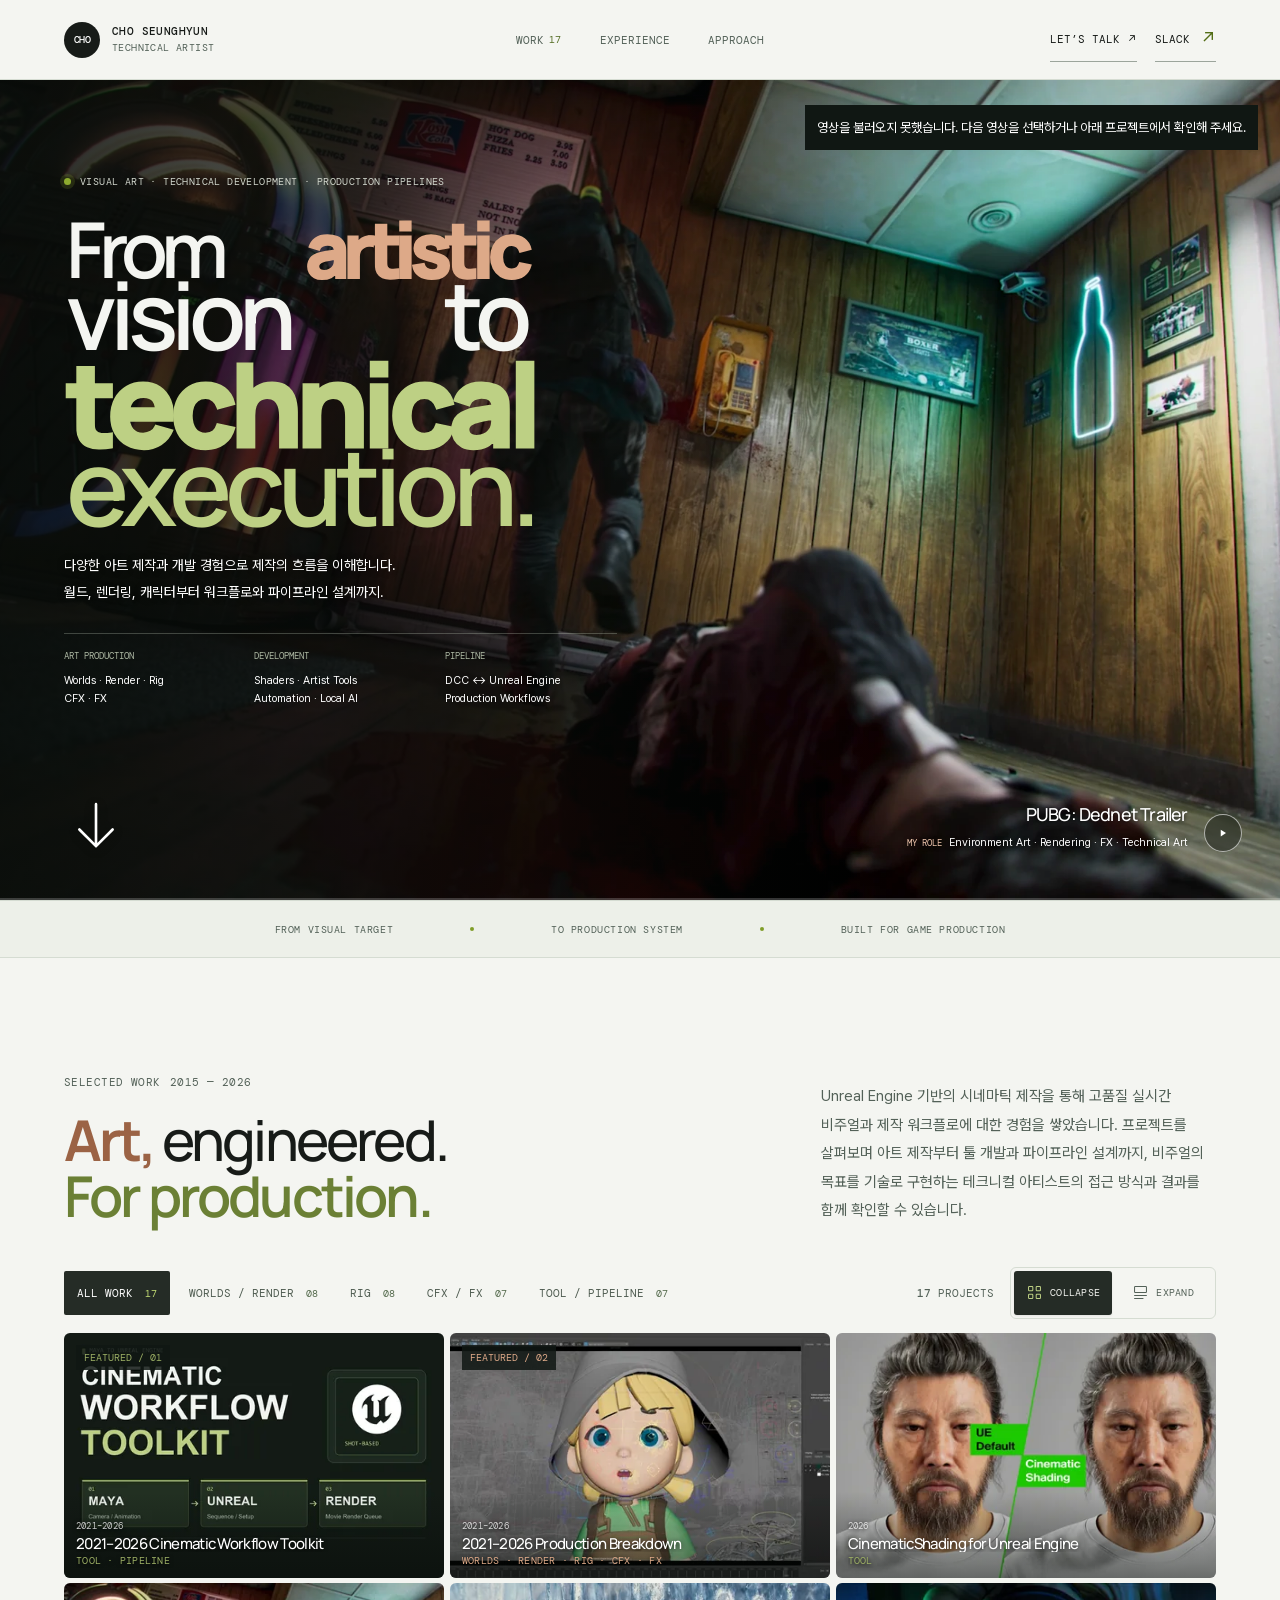
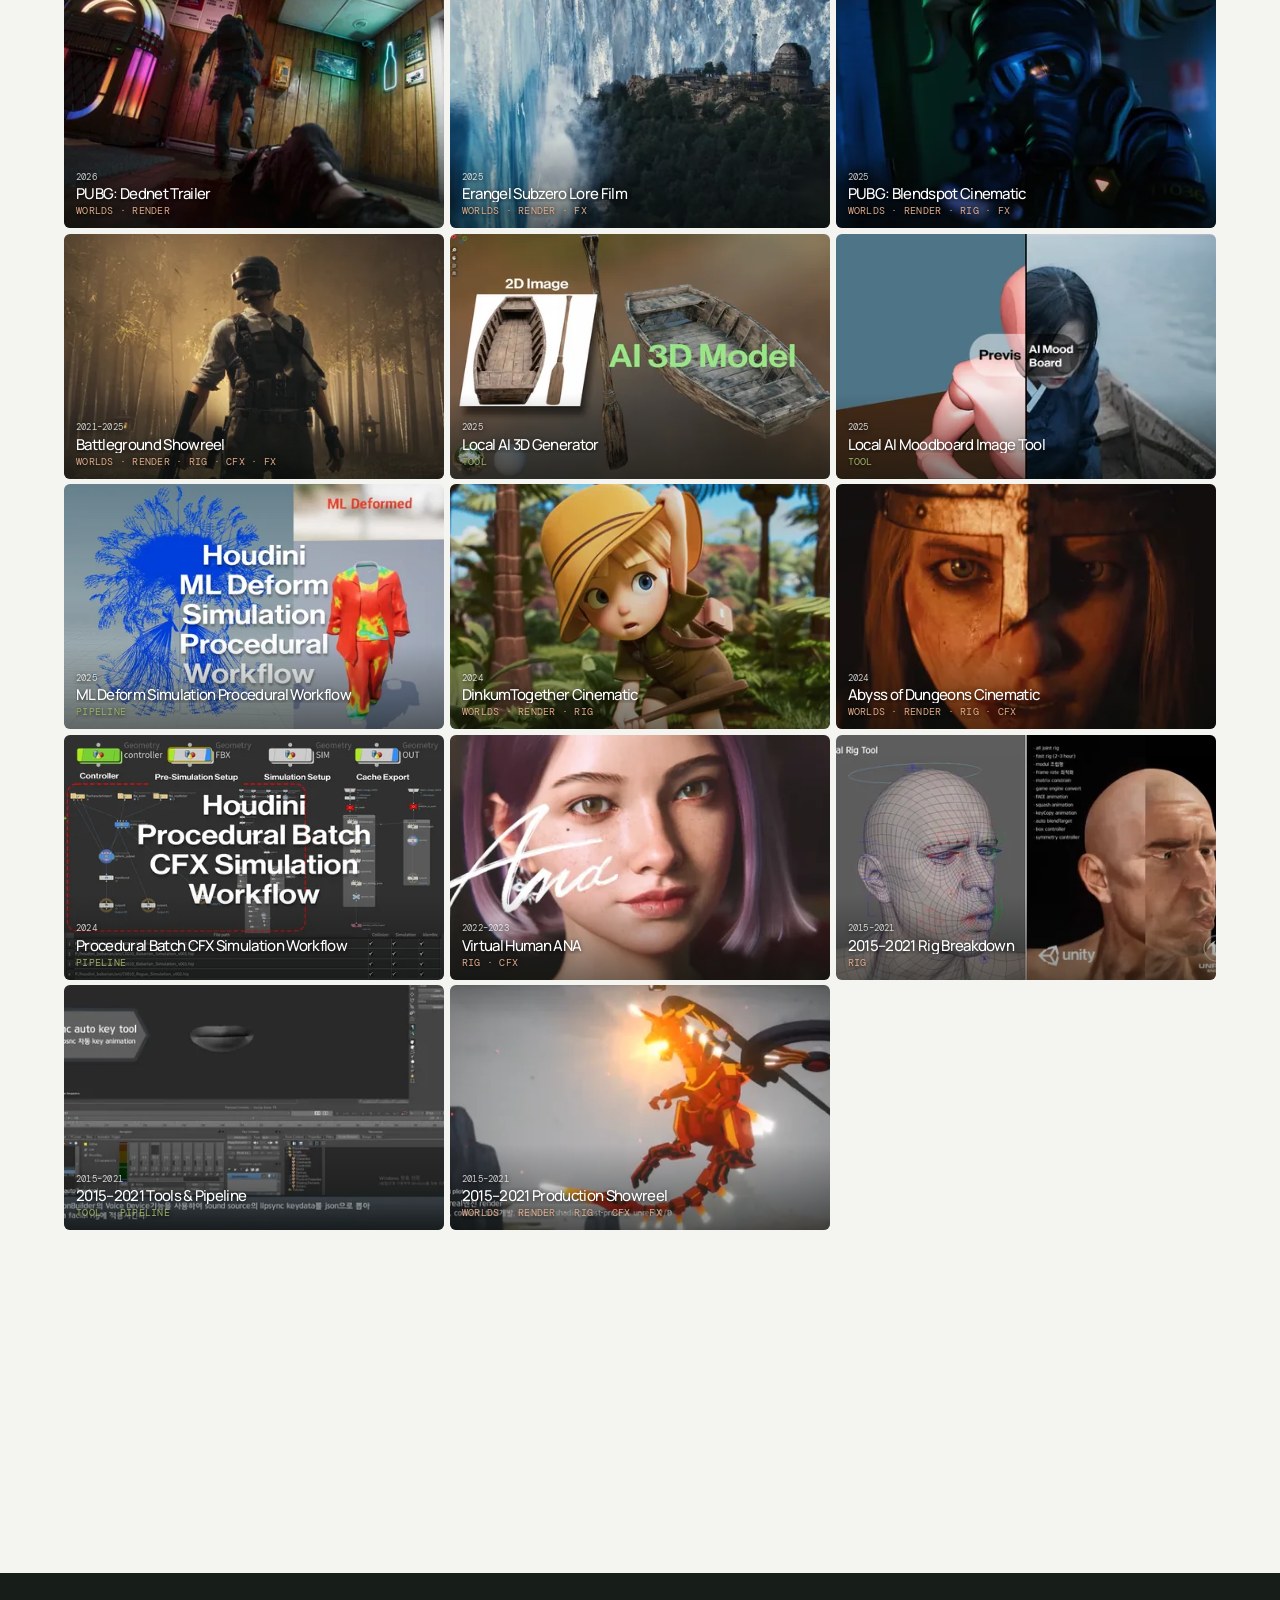
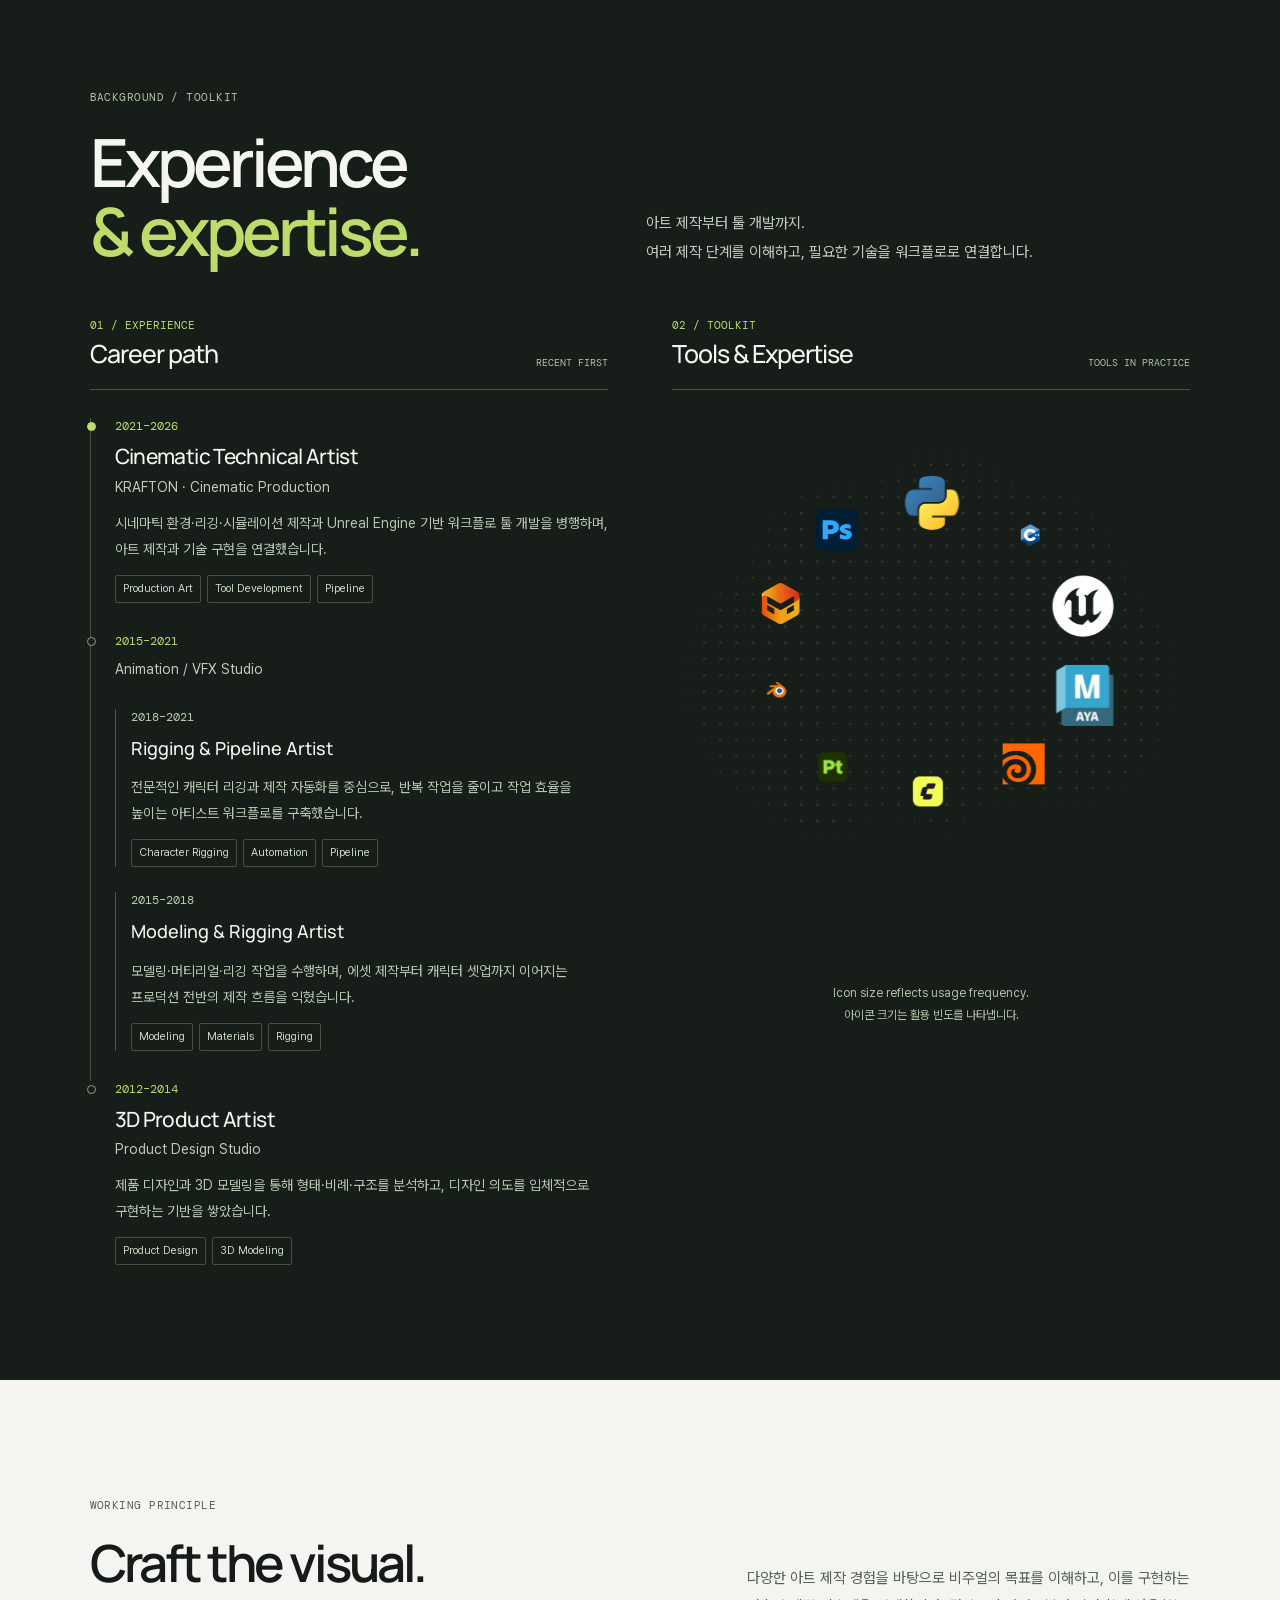
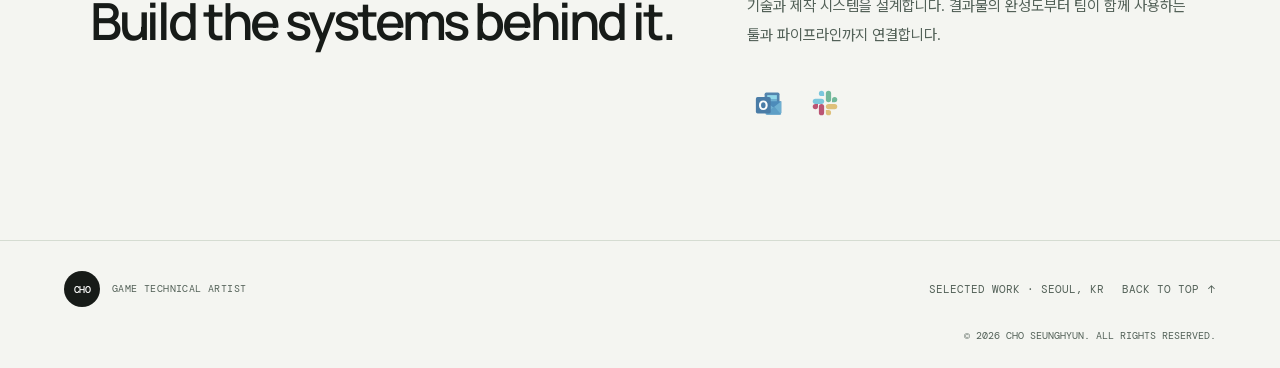
==== commit 814fe4f5: "Update portfolio images and layout from 2026-10-30 package" ====
--- a/next-concept/index.html
+++ b/next-concept/index.html
@@ -18,13 +18,13 @@
     <link rel="preconnect" href="https://fonts.googleapis.com" />
     <link rel="preconnect" href="https://fonts.gstatic.com" crossorigin />
     <link href="https://fonts.googleapis.com/css2?family=DM+Mono:wght@400;500&family=Manrope:wght@400;500;600;700;800&display=swap" rel="stylesheet" />
-    <link rel="stylesheet" href="./styles.css?v=art-engineered-heading-20261028" />
+    <link rel="stylesheet" href="./styles.css?v=thumbnail-scrim35-20261030" />
     <link rel="stylesheet" href="./rounded-preview.css?v=subtle-rounded-media-20261027" />
     <link rel="stylesheet" href="./fullscreen-hero-preview.css?v=hero-white-specs-20261028" />
     <link rel="stylesheet" href="./card-colors.css?v=white-title-category-corner-20261028" />
-    <link rel="stylesheet" href="./collection-hover.css?v=hide-open-thumbnail-category-20261028" />
+    <link rel="stylesheet" href="./collection-hover.css?v=expand-scroll-reset-fix-20261030" />
     <link rel="stylesheet" href="./card-details-toggle.css?v=segmented-card-view-20261028" />
-    <script type="module" src="./app.js?v=career-no-progression-label-20261028"></script>
+    <script type="module" src="./app.js?v=cinematic-shading-revision2-20261030"></script>
   </head>
   <body>
     <a class="skip-link" href="#work">프로젝트로 바로 이동</a>
@@ -120,8 +120,8 @@
       </section>
 
       <section class="approach-section section-shell" id="about" aria-labelledby="approach-title">
-        <div><p class="eyebrow section-kicker">WORKING PRINCIPLE</p><h2 id="approach-title">Start with the frame.<br />Finish with the workflow.</h2></div>
-        <p>좋은 게임 TA 작업은 화면의 목표를 이해하는 데서 시작해, 팀이 반복해서 사용할 수 있는 결과로 이어집니다. 룩의 완성도와 제작 환경의 안정성을 함께 고려합니다.</p>
+        <div><p class="eyebrow section-kicker">WORKING PRINCIPLE</p><h2 id="approach-title">Craft the visual.<br />Build the systems behind it.</h2></div>
+        <p>다양한 아트 제작 경험을 바탕으로 비주얼의 목표를 이해하고, 이를 구현하는 기술과 제작 시스템을 설계합니다. 결과물의 완성도부터 팀이 함께 사용하는 툴과 파이프라인까지 연결합니다.</p>
         <div class="approach-contact-links"><a href="mailto:cho_seunghyun@krafton.com" class="contact-icon-link" data-contact-link aria-label="Email Cho SeungHyun" title="Outlook Mail · cho_seunghyun@krafton.com"><img src="../assets/tools/outlook.svg" width="28" height="28" alt="" /></a><a href="https://krafton.enterprise.slack.com/user/@U022E9ULBT3" class="contact-icon-link" data-slack-link target="_blank" rel="noopener noreferrer" aria-label="Open Cho SeungHyun’s Slack profile" title="Slack"><img src="../assets/tools/slack.svg" width="28" height="28" alt="" /></a></div>
       </section>
     </main>
--- a/next-concept/styles.css
+++ b/next-concept/styles.css
@@ -107,7 +107,7 @@
 .card-hover-preview>video{object-fit:cover}
 .work-card-visual.has-hover-preview .card-hover-preview{opacity:1}
 .work-card-visual.has-hover-preview .featured-badge{visibility:hidden}
-.work-card-visual::after{position:absolute;inset:0;background:linear-gradient(transparent 55%,rgba(6,11,8,.5));content:"";pointer-events:none}
+.work-card-visual::after{position:absolute;inset:0;background:linear-gradient(transparent 65%,rgba(6,11,8,.5));content:"";pointer-events:none}
 .visual-label{position:absolute;bottom:12px;left:12px;right:42px;z-index:1;color:#fff;font:10px/1.6 var(--mono);text-shadow:0 1px 4px #000}
 .visual-open{position:absolute;right:12px;bottom:12px;z-index:1;font-size:22px}
 .featured-badge{position:absolute;top:12px;left:12px;padding:6px 8px;background:rgba(16,23,19,.85);color:#d8edac;font:10px var(--mono)}
@@ -127,6 +127,7 @@
 .capabilities-section{background:var(--night);color:#f4f6ef}
 .profile-inner{padding-block:clamp(76px,9vw,126px)}
 .profile-heading,.profile-columns{display:grid;grid-template-columns:.95fr 1.05fr;gap:clamp(32px,5vw,76px);align-items:start}
+.profile-columns{grid-template-columns:repeat(2,minmax(0,1fr));max-width:1120px;margin-inline:auto}.profile-columns>section{min-width:0}
 .profile-heading{align-items:end;margin-bottom:48px}
 .profile-heading .section-kicker{color:#b4c2aa}
 .profile-heading h2{margin:0;font-size:clamp(44px,5.2vw,72px);font-weight:600;line-height:1.05;letter-spacing:-.06em}
@@ -154,14 +155,14 @@
 .career-tags{display:flex;flex-wrap:wrap;gap:6px;margin:12px 0 0;padding:0;list-style:none}
 .career-tags li{padding:4px 7px;border:1px solid #46513f;border-radius:2px;color:#ced9c7;font-size:11px}
 .toolkit-system{margin-top:26px;min-width:0}
-.toolkit-field{position:relative;width:100%;max-width:560px;aspect-ratio:1;margin-inline:auto;overflow:hidden;border-radius:50%;background:transparent;isolation:isolate}
+.toolkit-field{position:relative;width:100%;max-width:560px;aspect-ratio:1 / .9;left:50%;translate:-50% 0;margin-inline:0;overflow:hidden;background:transparent;isolation:isolate}
 .toolkit-dots{position:absolute;inset:0;width:100%;height:100%;pointer-events:none}
-.tool-orb{--icon-size:clamp(22px,5cqw,28px);position:absolute;left:50%;top:50%;z-index:1;display:grid;place-items:center;min-width:44px;min-height:44px;width:var(--icon-size);height:var(--icon-size);padding:0;border:0;background:transparent;transform:translate(-50%,-50%);user-select:none;line-height:0}
+.tool-orb{--icon-size:clamp(21.12px,4cqw,26.88px);position:absolute;left:50%;top:50%;z-index:1;display:grid;place-items:center;min-width:44px;min-height:44px;width:var(--icon-size);height:var(--icon-size);padding:0;border:0;background:transparent;transform:translate(-50%,-50%);user-select:none;line-height:0}
 .toolkit-field{container-type:inline-size}
-.tool-orb[data-priority="2"]{--icon-size:clamp(28px,7.2cqw,40px)}
-.tool-orb[data-priority="3"]{--icon-size:clamp(38px,10cqw,56px)}
-.tool-orb[data-priority="4"]{--icon-size:clamp(48px,13cqw,72px)}
-.tool-orb[data-enlarged="true"]{--icon-size:clamp(54px,14.6cqw,81px)}
+.tool-orb[data-priority="2"]{--icon-size:clamp(26.88px,5.76cqw,38.4px)}
+.tool-orb[data-priority="3"]{--icon-size:clamp(36.48px,8cqw,53.76px)}
+.tool-orb[data-priority="4"]{--icon-size:clamp(46.08px,10.4cqw,69.12px)}
+.tool-orb[data-enlarged="true"]{--icon-size:clamp(51.84px,11.68cqw,77.76px)}
 .tool-orb>img{display:block;width:var(--icon-size);height:var(--icon-size);max-width:none;object-fit:contain;pointer-events:none;transition:filter 180ms,scale 180ms}
 .tool-orb[aria-pressed="true"]{z-index:2}
 .tool-orb[aria-pressed="true"]>img{scale:1.07;filter:drop-shadow(0 0 9px rgba(189,220,107,.4))}
@@ -250,7 +251,7 @@
 .noscript-note{padding:24px;max-width:800px;margin:auto}
 .noscript-note a{text-decoration:underline}
 @media(max-width:1100px){.hero{gap:32px;padding-inline:5vw}.section-shell{padding-inline:5vw}.project-grid{grid-template-columns:repeat(2,minmax(0,1fr))}.featured-grid .work-card:first-child{grid-column:1/-1;display:grid;grid-template-columns:1fr 1fr;gap:24px}.featured-grid .work-card:first-child .work-card-info{padding-top:0}.profile-heading,.profile-columns{gap:36px}.dialog-content{grid-template-columns:minmax(0,1fr) 175px;gap:24px}}
-@media(max-width:900px){.profile-heading,.profile-columns{grid-template-columns:1fr;gap:40px}.profile-intro p{max-width:620px}.toolkit-field{max-width:520px}.hero-specs{gap:10px}.hero-specs strong{font-size:12px}.main-nav{gap:18px}.brand-caption strong{font-size:10px}}
+@media(max-width:900px){.profile-heading,.profile-columns{grid-template-columns:1fr;gap:40px}.profile-intro p{max-width:620px}.toolkit-field{width:100%;max-width:560px}.hero-specs{gap:10px}.hero-specs strong{font-size:12px}.main-nav{gap:18px}.brand-caption strong{font-size:10px}}
 @media(max-width:760px){:root{scroll-padding-top:116px}.site-header{grid-template-columns:1fr auto;min-height:102px;padding:10px 20px 46px}.main-nav{position:absolute;bottom:0;left:0;right:0;justify-content:center;height:40px;gap:32px;border-top:1px solid var(--line);font-size:11px}.header-contact{font-size:10px}.hero{grid-template-columns:1fr;gap:38px;padding:64px 7vw 72px}.hero-media-main{aspect-ratio:1.24}.hero-specs{margin-top:32px}.hero-specs strong{font-size:13px}.hero-bottomline p{font-size:15px}.section-heading{grid-template-columns:1fr;gap:24px}.section-intro{max-width:620px}.work-toolbar{align-items:start}.filter-chip{padding:10px;font-size:11px}.dialog-content{grid-template-columns:1fr}.dialog-aside{padding:22px 0 0;border-left:0;border-top:1px solid var(--line)}.dialog-aside>h3{margin-bottom:8px}.dialog-detail{display:grid;grid-template-columns:120px 1fr;gap:14px}.dialog-detail p{margin:0}.technical-notes ul{grid-template-columns:1fr}.approach-section{grid-template-columns:1fr}.contact-cta{grid-column:1}.site-footer{grid-template-columns:1fr auto}.site-footer>span{grid-column:1/-1}.site-footer small{justify-self:start}.image-viewer-toolbar{gap:8px;padding:8px}.image-viewer-toolbar h2{display:none}}
 @media(max-width:600px){.project-grid{grid-template-columns:1fr;gap:34px}.featured-grid .work-card:first-child{grid-column:auto;display:block}.featured-grid .work-card:first-child .work-card-info{padding-top:14px}.work-card-description{min-height:0}.section-shell{padding-inline:22px}.collection-heading{gap:8px}.collection-heading p{font-size:12px}.section-heading h2{font-size:48px}.hero h1.hero-title--vision{line-height:.84}.hero h1.hero-title--vision>span:first-child{line-height:.87}.hero h1.hero-title--vision>span:nth-child(3){margin-top:.08em}.hero-bottomline p br{display:none}.hero-media-main{aspect-ratio:1.12}.reel-overlay-panel{left:20px;bottom:24px;right:58px}.reel-overlay-panel h2{font-size:22px}.reel-overlay-details,.reel-overlay-heading>span,.reel-overlay-heading i{display:none}.reel-overlay-heading strong{font-size:20px}.hero-specs{grid-template-columns:1fr 1fr}.hero-specs>div:last-child{grid-column:1/-1}.signal-strip{gap:10px;font-size:9px}.signal-strip i{display:none}.filter-list{gap:4px}.filter-chip{font-size:10px;padding:10px 9px}.filter-chip span{font-size:10px}.profile-panel-heading>span{font-size:9px}.career-entry h4{font-size:20px}.profile-heading h2{font-size:48px}.project-dialog{width:calc(100vw - 12px);max-height:96dvh}.dialog-shell{padding-inline:16px}.dialog-header .eyebrow{font-size:10px}.dialog-copy h2{font-size:29px}.dialog-detail{grid-template-columns:100px 1fr}.dialog-description{font-size:15px}.case-step p{font-size:15px}.project-pagination{gap:12px}.project-pagination button{font-size:12px}.gallery-hint{font-size:12px}.image-viewer-toolbar a{display:none}.image-zoom-controls{gap:4px}.image-viewer{width:calc(100vw - 12px);height:96dvh}.image-expand{bottom:8px;right:8px;font-size:10px}.site-footer .brand-caption{font-size:10px}}
 @media(prefers-reduced-motion:reduce){:root{scroll-behavior:auto}*,*::before,*::after{animation:none!important;transition:none!important;scroll-behavior:auto!important}}
--- a/next-concept/collection-hover.css
+++ b/next-concept/collection-hover.css
@@ -8,13 +8,20 @@
 .project-collections .featured-grid .work-card:first-child{display:block;grid-column:auto}
 .project-collections .featured-grid .work-card:first-child .work-card-info{padding-top:14px}
 .card-info-panel{display:grid;grid-template-rows:1fr;opacity:1;visibility:visible}
+.project-collections.show-all-card-info .work-card h3{display:-webkit-box;-webkit-box-orient:vertical;-webkit-line-clamp:2;overflow:hidden}
+.project-collections.show-all-card-info .work-card-description{min-height:0;height:var(--expanded-description-height,50.4px);margin-top:var(--expanded-description-gap,12px);-webkit-line-clamp:var(--expanded-description-lines,2)}
+.project-collections.show-all-card-info .work-card-footer{min-height:32px;box-sizing:border-box;flex-wrap:nowrap}
+.project-collections.show-all-card-info .card-tool-logos{flex-wrap:nowrap}
+.project-collections.show-all-card-info .card-actions{flex-shrink:0;flex-wrap:nowrap}
 .card-info-clip{min-height:0;overflow:hidden}
 .project-collections .work-card-visual::after{opacity:1;transition:opacity 180ms var(--ease)}
+.project-collections.show-all-card-info .work-card-visual::after{opacity:0}
 .project-collections .work-card:has(:focus-visible) .work-card-visual::after{opacity:0}
 .project-collections .work-card-meta .card-discipline-label{flex:1;min-width:0}
 .project-collections .work-card-meta>span:first-child,.project-collections .card-index{flex-shrink:0;white-space:nowrap}
-.thumbnail-compact-title{display:none;position:absolute;z-index:2;left:12px;right:12px;bottom:27px;overflow:hidden;text-overflow:ellipsis;white-space:nowrap;color:#fff;font:500 16px/1.15 var(--sans);letter-spacing:-.045em;text-shadow:0 1px 4px rgba(0,0,0,.7);pointer-events:none}
-.thumbnail-category-label{position:absolute;z-index:2;left:12px;right:42px;bottom:10px;max-width:calc(100% - 54px);overflow:hidden;text-overflow:ellipsis;white-space:nowrap;color:var(--card-accent);font:9px/1.4 var(--mono);letter-spacing:.025em;text-align:left;text-shadow:0 1px 4px rgba(0,0,0,.8);pointer-events:none}
+.thumbnail-compact-year{display:none;position:absolute;z-index:2;left:12px;right:12px;bottom:45px;color:rgba(255,255,255,.78);font:9px/1.4 var(--mono);letter-spacing:.025em;text-shadow:0 1px 4px rgba(0,0,0,.8);pointer-events:none}
+.thumbnail-compact-title{display:none;position:absolute;z-index:2;left:12px;right:12px;bottom:26px;overflow:hidden;text-overflow:ellipsis;white-space:nowrap;color:#fff;font:500 15px/1.15 var(--sans);letter-spacing:-.045em;text-shadow:0 1px 4px rgba(0,0,0,.7);pointer-events:none}
+.thumbnail-category-label{position:absolute;z-index:2;left:12px;right:42px;bottom:10px;max-width:calc(100% - 54px);overflow:hidden;text-overflow:ellipsis;white-space:nowrap;color:var(--card-accent);font:10px/1.4 var(--mono);letter-spacing:.025em;text-align:left;text-shadow:0 1px 4px rgba(0,0,0,.8);pointer-events:none}
 .project-collections .work-card:is(:hover,:has(:focus-visible),.is-card-expanded-held) .thumbnail-category-label,.project-collections.show-all-card-info .thumbnail-category-label{display:none}
 @media(max-width:1100px){.project-collections{grid-template-columns:repeat(2,minmax(0,1fr));--project-columns:2}}
 @media(max-width:600px){.project-collections{grid-template-columns:minmax(0,1fr);--project-columns:1}}
@@ -26,10 +33,10 @@
   .project-collections:not(.show-all-card-info) .work-card:not(:hover):not(:has(:focus-visible)):not(.is-card-expanded-held) .work-card-info{transform:translateY(-10px)}
   .project-collections:not(.show-all-card-info) .work-card:not(:hover):not(:has(:focus-visible)):not(.is-card-expanded-held) :is(.visual-label,.visual-open){display:none}
   .project-collections:not(.show-all-card-info) .work-card[data-card-discipline]:not(:hover):not(:has(:focus-visible)):not(.is-card-expanded-held) .work-card-visual::before{display:none}
-  .project-collections:not(.show-all-card-info) .work-card:not(:hover):not(:has(:focus-visible)):not(.is-card-expanded-held) .thumbnail-compact-title{display:block}
+  .project-collections:not(.show-all-card-info) .work-card:not(:hover):not(:has(:focus-visible)):not(.is-card-expanded-held) :is(.thumbnail-compact-title,.thumbnail-compact-year){display:block}
   .project-collections:not(.show-all-card-info) .work-card:not(:hover):not(:has(:focus-visible)):not(.is-card-expanded-held) .thumbnail-category-label{right:12px;max-width:calc(100% - 24px)}
-  .project-collections.has-compact-cascade .compact-enter-pending:not(:hover):not(:focus-within){opacity:0;transform:translateY(48px)}
-  .project-collections.has-compact-cascade .compact-enter-running:not(:hover):not(:focus-within){animation:compact-thumbnail-enter 560ms cubic-bezier(.2,.8,.2,1) var(--compact-enter-delay,0ms) both}
+  .project-collections:not(.show-all-card-info).has-compact-cascade .compact-enter-pending:not(:hover):not(:focus-within){opacity:0;transform:translateY(48px)}
+  .project-collections:not(.show-all-card-info).has-compact-cascade .compact-enter-running:not(:hover):not(:focus-within){animation:compact-thumbnail-enter 560ms cubic-bezier(.2,.8,.2,1) var(--compact-enter-delay,0ms) both}
 }
 @keyframes compact-thumbnail-enter{0%{opacity:0;transform:translateY(48px)}78%{opacity:1;transform:translateY(-3px)}100%{opacity:1;transform:translateY(0)}}
 @media(prefers-reduced-motion:reduce){.project-collections .card-info-panel,.project-collections .work-card-info{transition:none!important}}
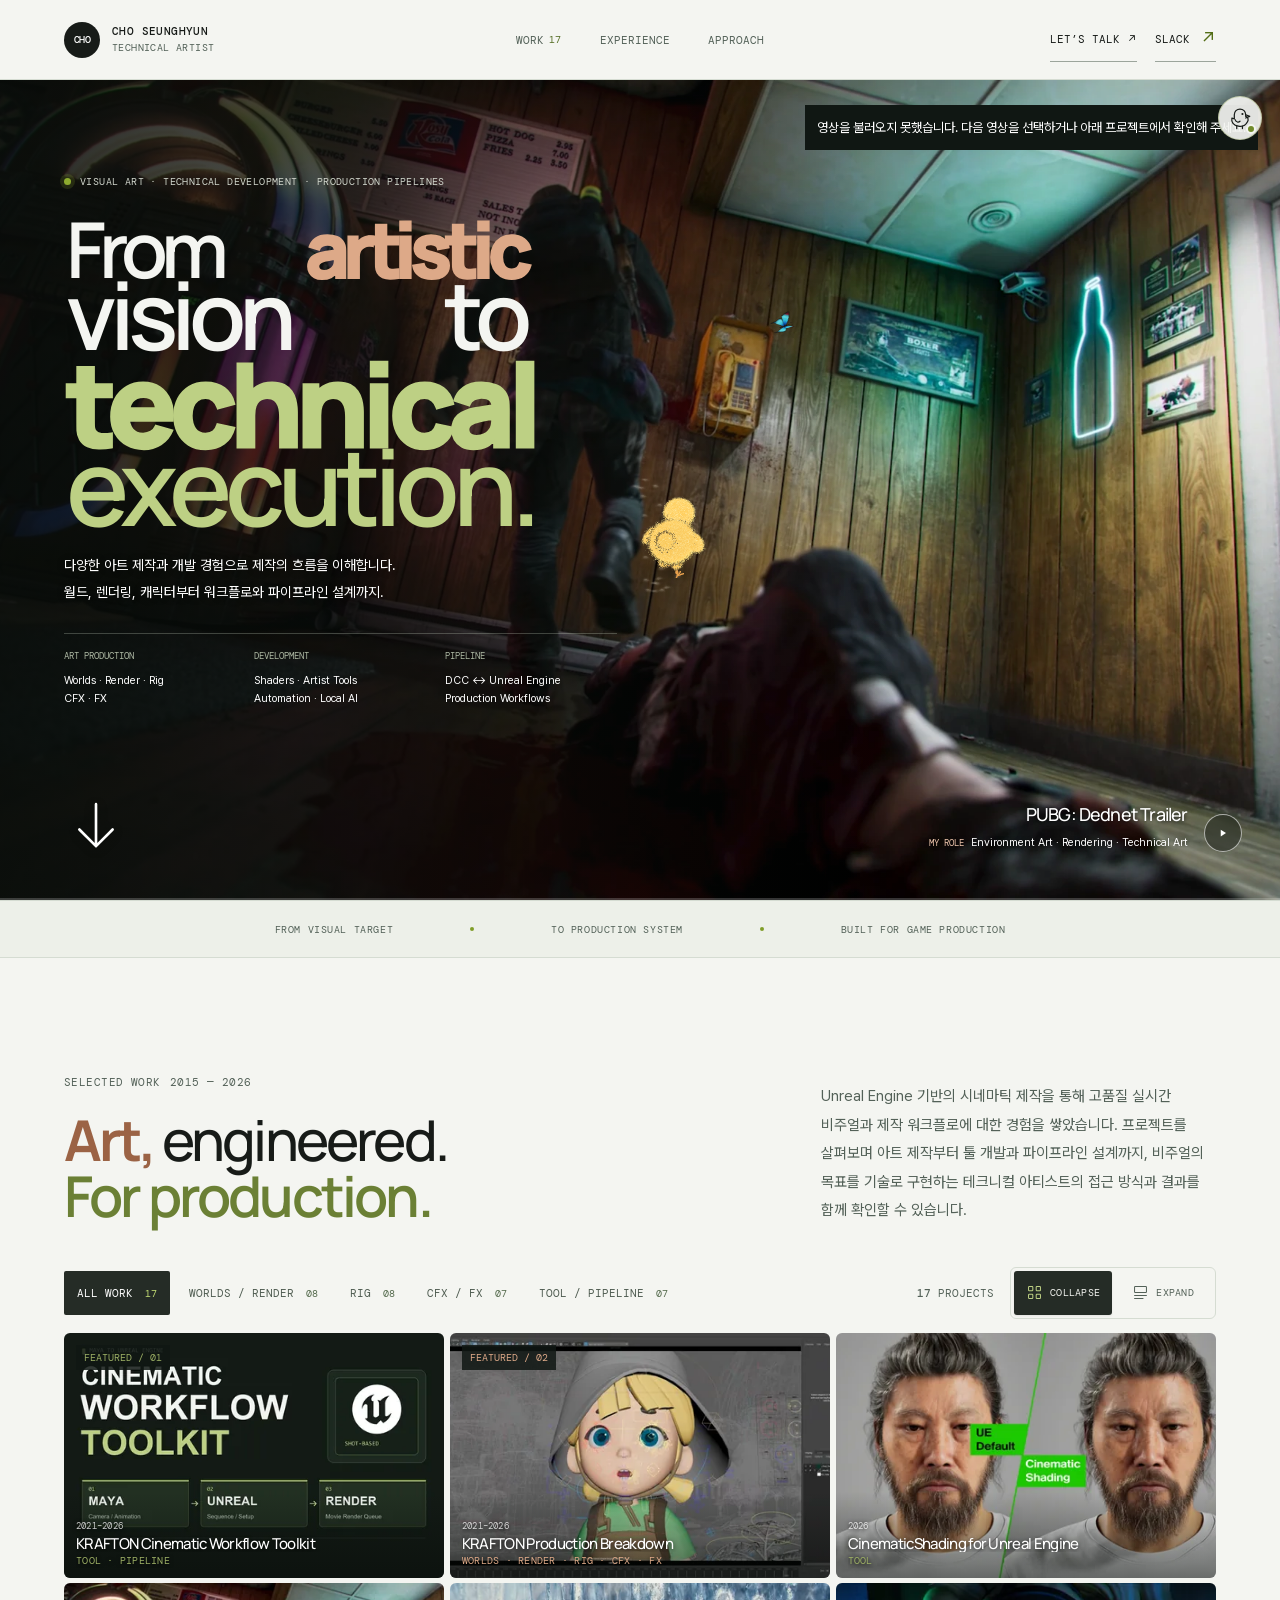
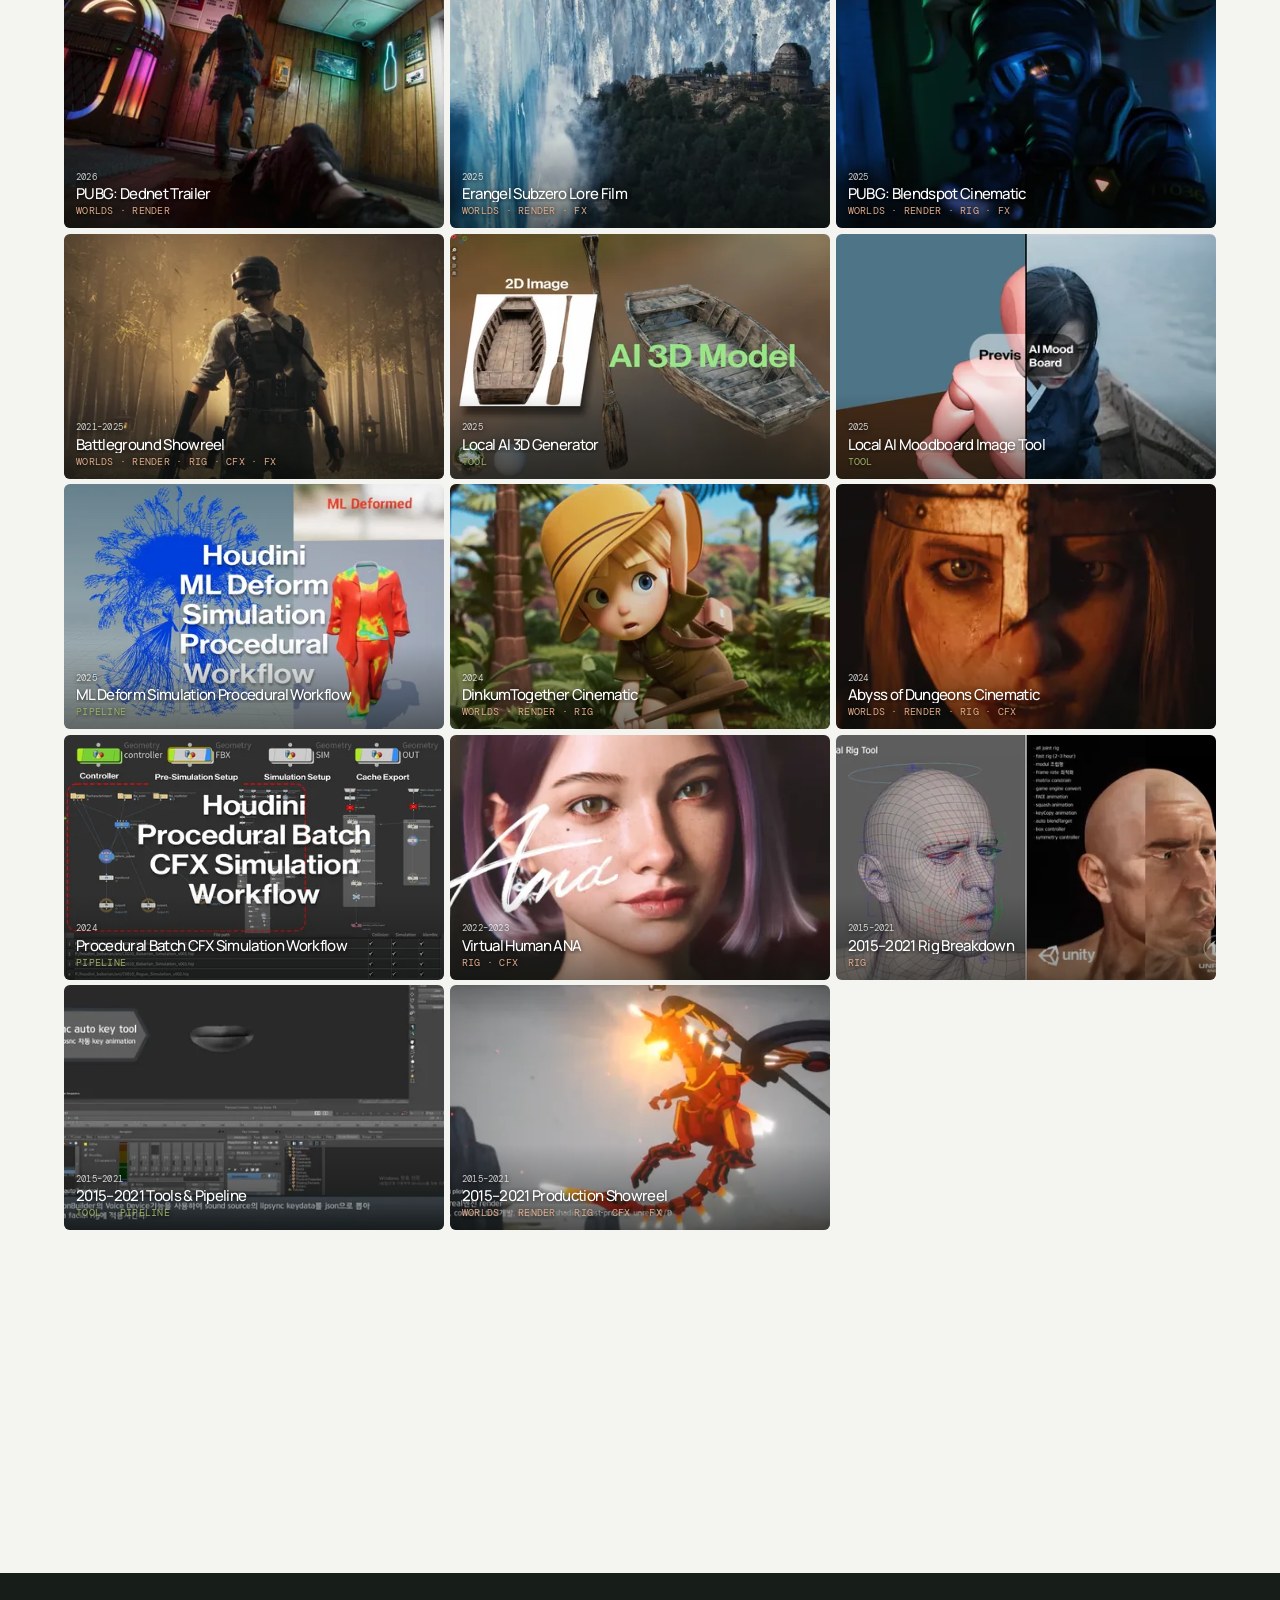
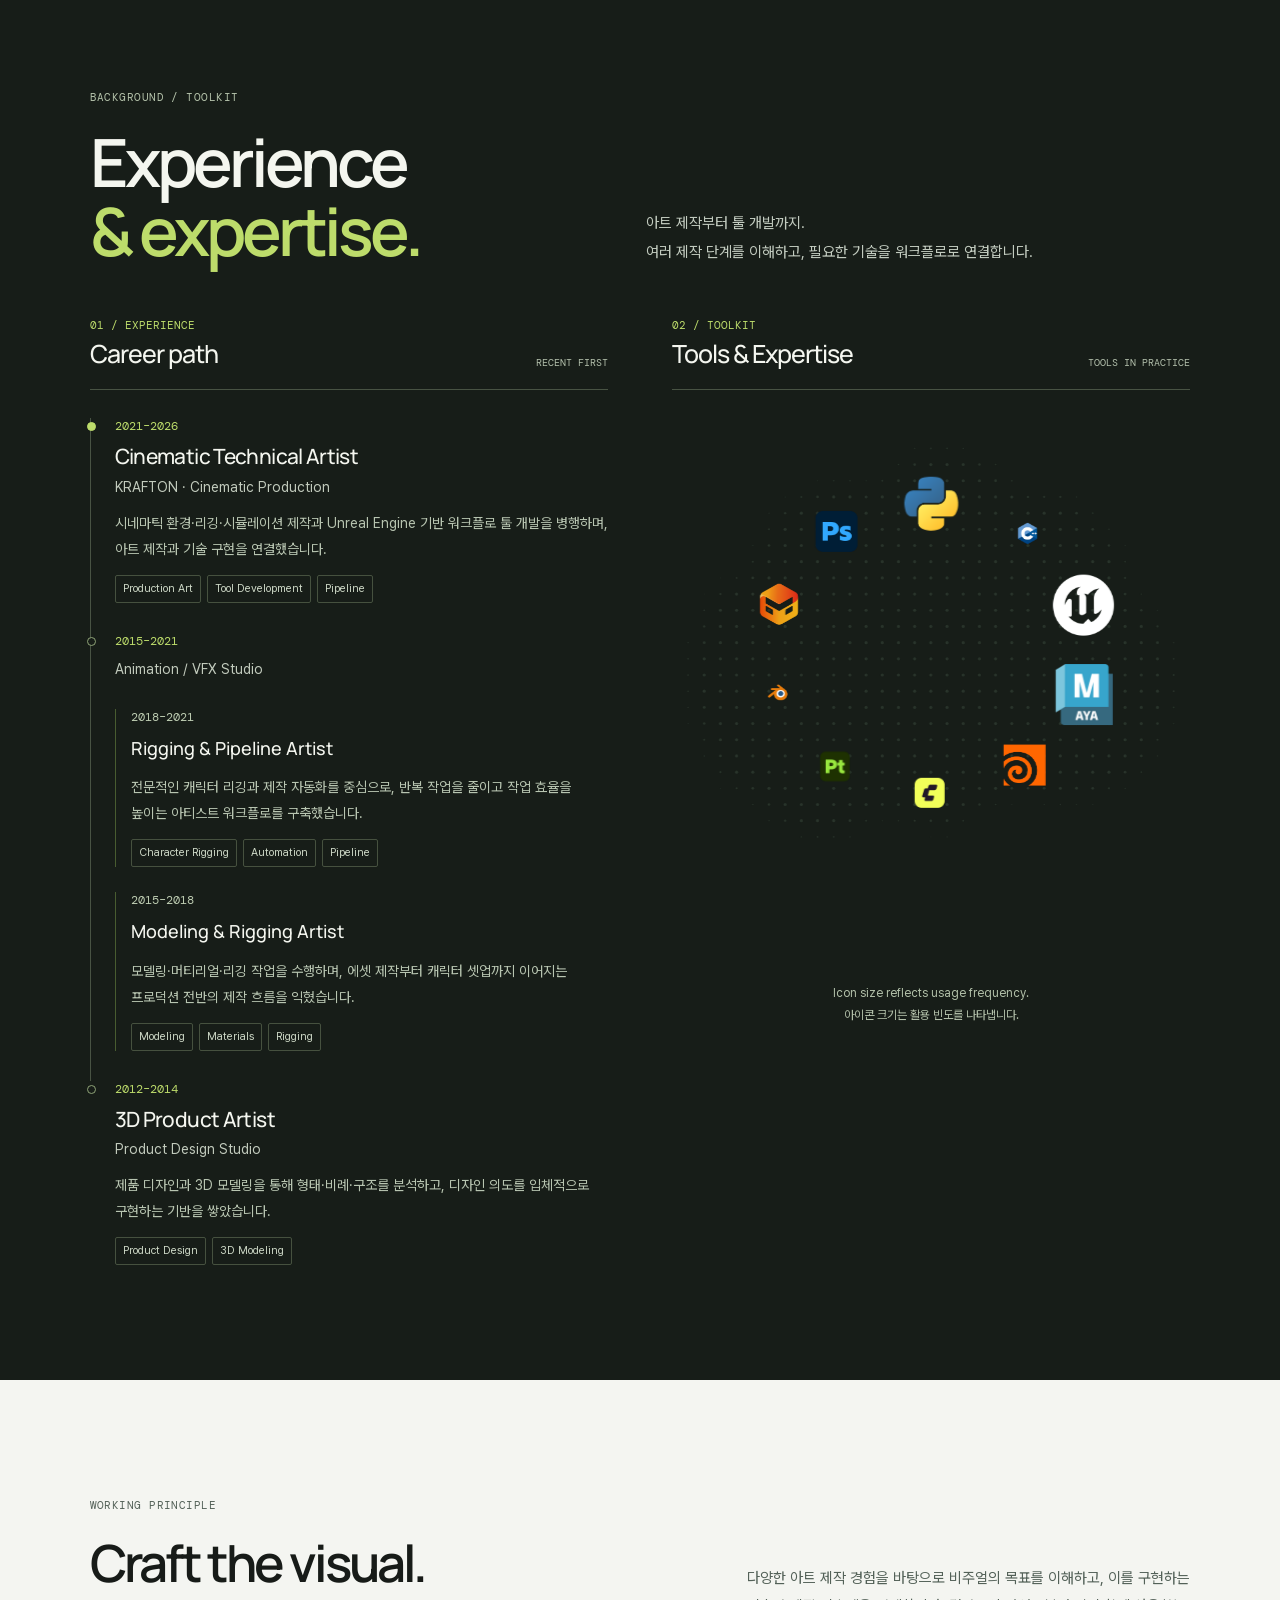
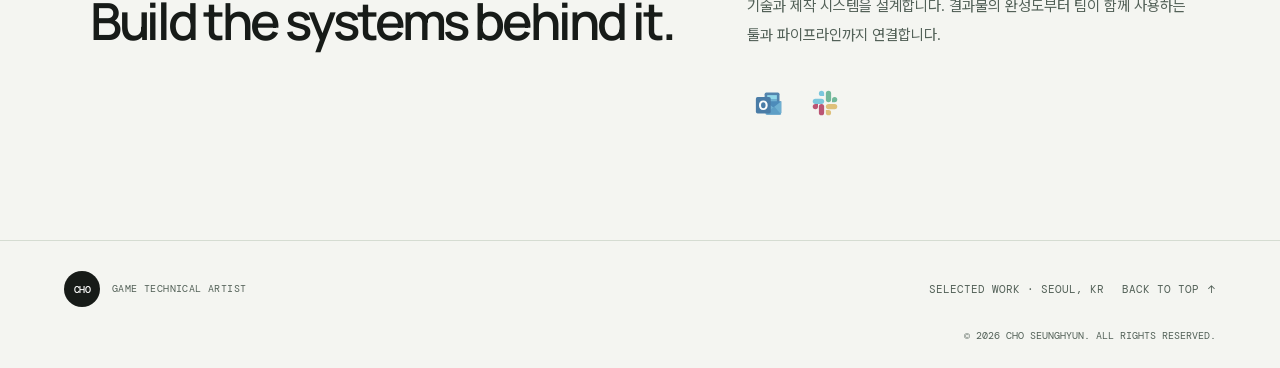
==== commit 97473b5d: "Update portfolio with local Three.js chick and butterfly effects from 2026-11-03 package" ====
--- a/next-concept/index.html
+++ b/next-concept/index.html
@@ -22,11 +22,18 @@
     <link rel="stylesheet" href="./rounded-preview.css?v=subtle-rounded-media-20261027" />
     <link rel="stylesheet" href="./fullscreen-hero-preview.css?v=hero-white-specs-20261028" />
     <link rel="stylesheet" href="./card-colors.css?v=white-title-category-corner-20261028" />
-    <link rel="stylesheet" href="./collection-hover.css?v=expand-scroll-reset-fix-20261030" />
+    <link rel="stylesheet" href="./collection-hover.css?v=mobile-no-thumbnail-overlays-20261102" />
     <link rel="stylesheet" href="./card-details-toggle.css?v=segmented-card-view-20261028" />
-    <script type="module" src="./app.js?v=cinematic-shading-revision2-20261030"></script>
+    <link rel="stylesheet" href="./sumi-chick.css?v=transparent-companion-20261103" />
+    <script type="module" src="./app.js?v=workflow-quality-intro-20261102"></script>
+    <script type="module" src="./sumi-chick.js?v=chewy-trail-20261103"></script>
   </head>
   <body>
+    <canvas class="sumi-chick-canvas" id="sumi-chick-canvas" data-sumi-canvas aria-hidden="true" hidden></canvas>
+    <button class="sumi-chick-control" type="button" data-sumi-control aria-label="병아리 켜기" aria-pressed="false" aria-controls="sumi-chick-canvas" title="병아리 켜기">
+      <svg viewBox="0 0 32 32" fill="none" aria-hidden="true"><path d="M9 12c0-4 3-7 7-7s7 3 7 7v2c3 1 4 4 2 7-2 4-6 6-11 5-6-1-9-5-8-10l3 1v-5Z" stroke="currentColor" stroke-width="1.5" stroke-linejoin="round"/><path d="m23 12 5 2-5 2M12 26v3m7-3v3M10 18c1 3 4 4 6 2" stroke="currentColor" stroke-width="1.5" stroke-linecap="round" stroke-linejoin="round"/><circle cx="19" cy="11" r="1.3" fill="currentColor"/></svg>
+    </button>
+    <span class="sr-only" data-sumi-status role="status"></span>
     <a class="skip-link" href="#work">프로젝트로 바로 이동</a>
     <p class="sr-only" data-page-status role="status"></p>
     <header class="site-header">
@@ -61,7 +68,7 @@
                 <div class="reel-overlay-heading"><strong data-reel-year>2026</strong><i></i><span data-reel-category>CINEMATIC · TRAILER</span></div>
                 <h2 data-reel-title>PUBG : Dednet Trailer</h2>
                 <div class="reel-overlay-details">
-                  <div class="reel-overlay-detail"><span>MY ROLE</span><p data-reel-role>Environment Art · Rendering · FX · Technical Art</p></div>
+                  <div class="reel-overlay-detail"><span>MY ROLE</span><p data-reel-role>Environment Art · Rendering · Technical Art</p></div>
                 </div>
               </div>
               <button class="hero-video-toggle" type="button" data-reel-play aria-label="Pause video and autoplay" aria-pressed="true" title="Pause">Ⅱ</button>
--- a/next-concept/collection-hover.css
+++ b/next-concept/collection-hover.css
@@ -43,3 +43,9 @@
 @media(prefers-reduced-motion:reduce),print{.project-collections .compact-enter-pending,.project-collections .compact-enter-running{opacity:1!important;transform:none!important;animation:none!important}}
 @media print{.project-collections .card-info-panel{grid-template-rows:1fr!important;opacity:1!important;visibility:visible!important}.project-collections .work-card-info{transform:none!important}}
 @media print{.project-collections.has-independent-cards{display:grid!important;height:auto!important}.project-collections.has-independent-cards .work-card{position:static!important;width:auto!important;top:auto!important;left:auto!important}}
+
+/* Touch layouts show category metadata below the artwork, without a scrim. */
+@media(hover:none),(pointer:coarse){
+  .project-collections .work-card-visual::after{display:none}
+  .project-collections .thumbnail-category-label{display:none}
+}
--- a/next-concept/sumi-chick.css
+++ b/next-concept/sumi-chick.css
@@ -0,0 +1,53 @@
+/* One transparent, non-intercepting layer; the portfolio controls remain the hit targets. */
+.sumi-chick-canvas {
+  position: fixed;
+  inset: 0;
+  z-index: 15;
+  display: block;
+  width: 100%;
+  height: 100%;
+  pointer-events: none;
+  background: transparent;
+}
+.sumi-chick-canvas[hidden], .sumi-chick-control[hidden] { display: none; }
+.sumi-chick-control {
+  position: fixed;
+  top: calc(96px + env(safe-area-inset-top, 0px));
+  right: max(18px, env(safe-area-inset-right, 0px));
+  z-index: 21;
+  display: grid;
+  place-items: center;
+  width: 44px;
+  height: 44px;
+  padding: 8px;
+  border: 1px solid rgba(113, 139, 44, .3);
+  border-radius: 50%;
+  color: var(--ink, #171b18);
+  background: rgba(244, 245, 241, .92);
+  cursor: pointer;
+  touch-action: manipulation;
+  transition: color 160ms ease, border-color 160ms ease;
+}
+.sumi-chick-control:hover { color: #718b2c; border-color: #718b2c; }
+.sumi-chick-control:focus-visible { outline: 2px solid #718b2c; outline-offset: 4px; }
+.sumi-chick-control svg { display: block; width: 26px; height: 26px; }
+.sumi-chick-control::after {
+  content: '';
+  position: absolute;
+  bottom: 5px;
+  right: 5px;
+  width: 6px;
+  height: 6px;
+  border: 2px solid #f4f5f1;
+  border-radius: 50%;
+  background: #718b2c;
+}
+.sumi-chick-control[data-state='off']::after,
+.sumi-chick-control[data-state='error']::after { background: #999d93; }
+.sumi-chick-control[data-state='loading']::after { background: #dda988; }
+@media (max-width: 600px) {
+  .sumi-chick-control { top: auto; bottom: max(18px, env(safe-area-inset-bottom, 0px)); right: 14px; }
+}
+@media (prefers-reduced-motion: reduce) {
+  .sumi-chick-control { transition: none; }
+}
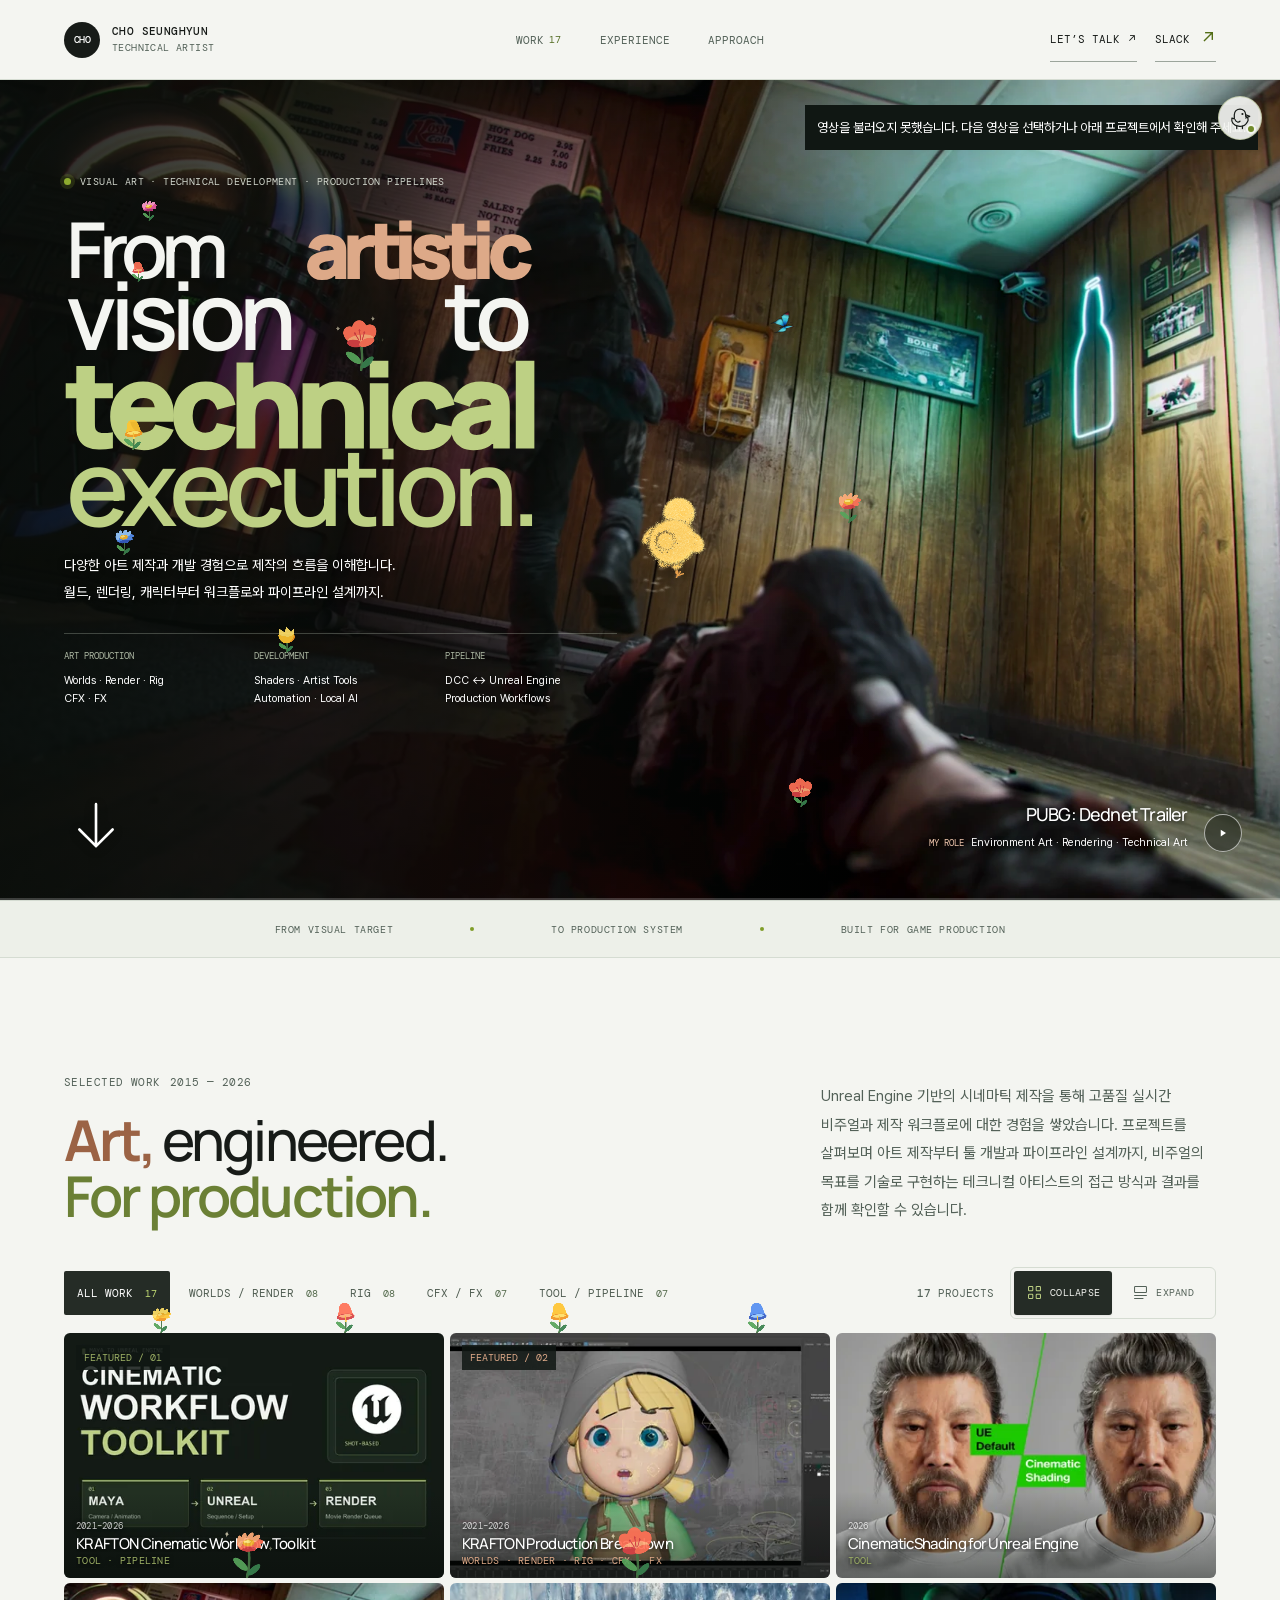
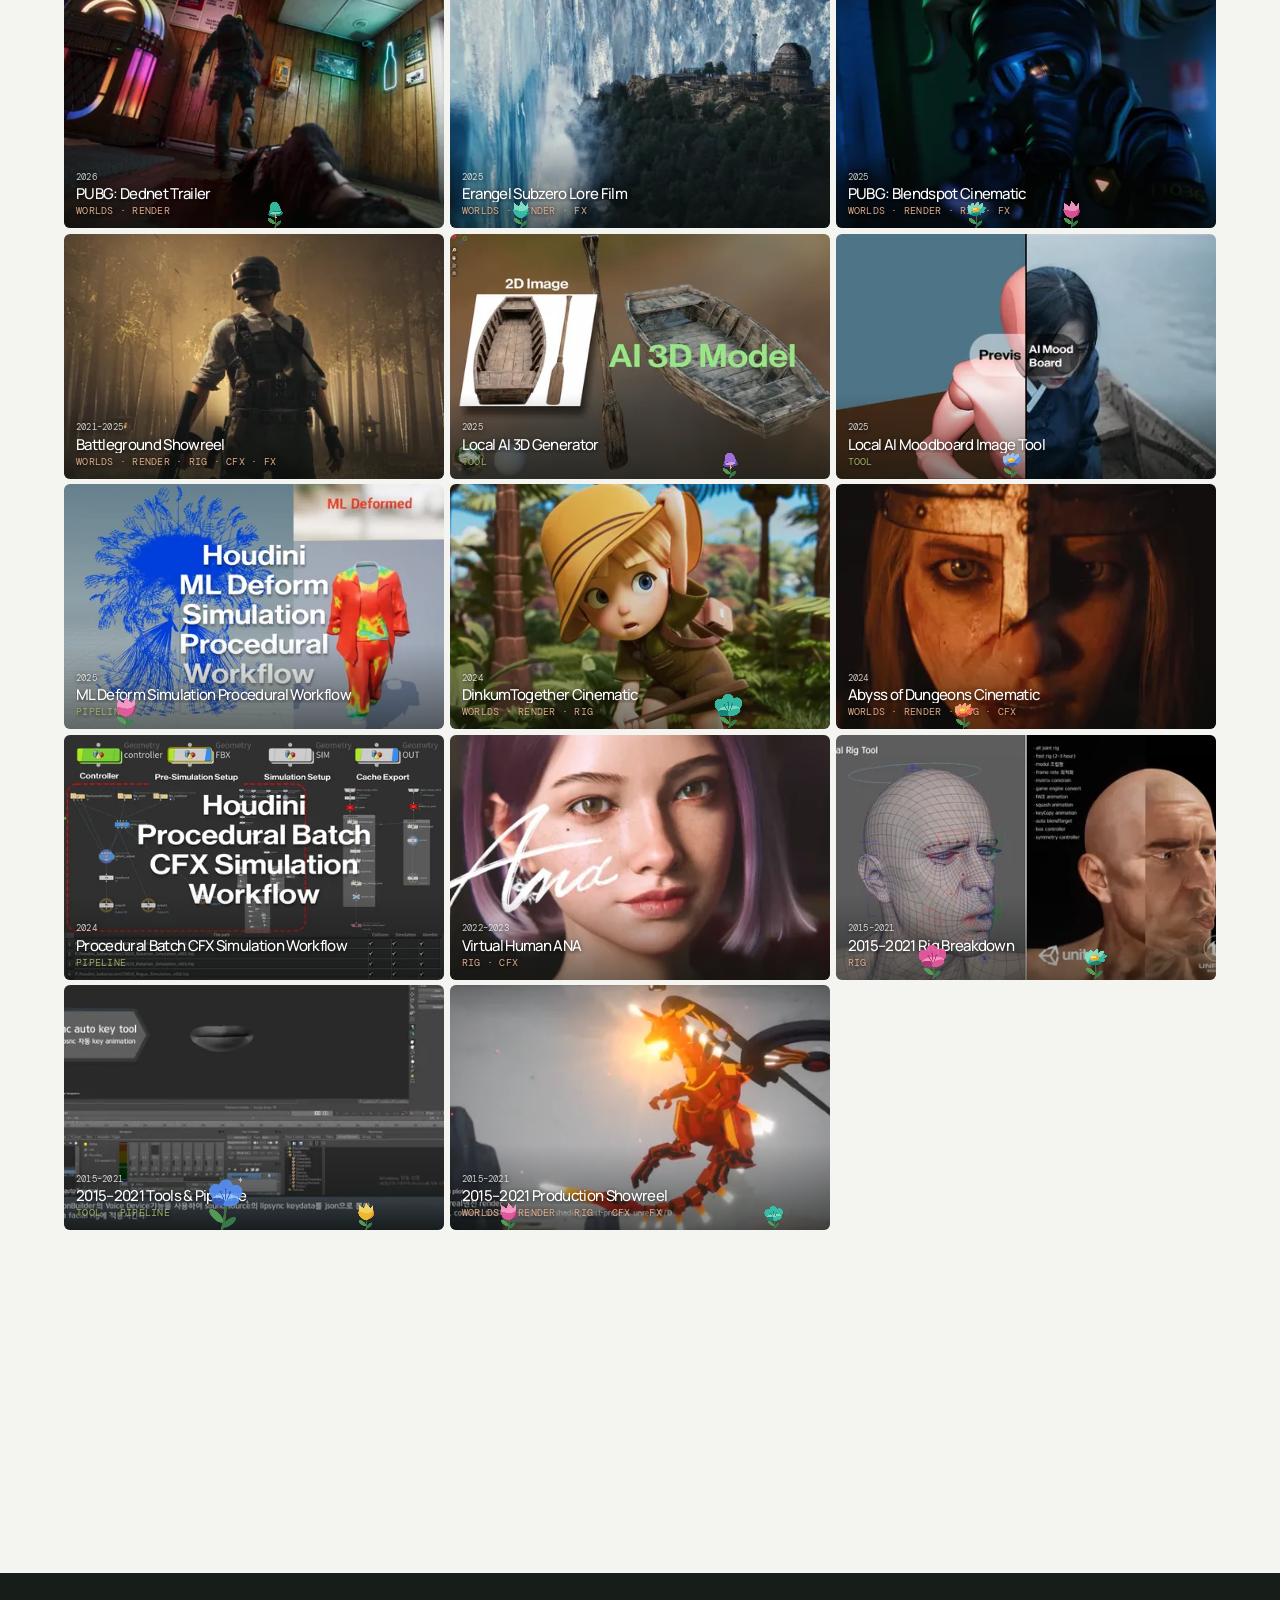
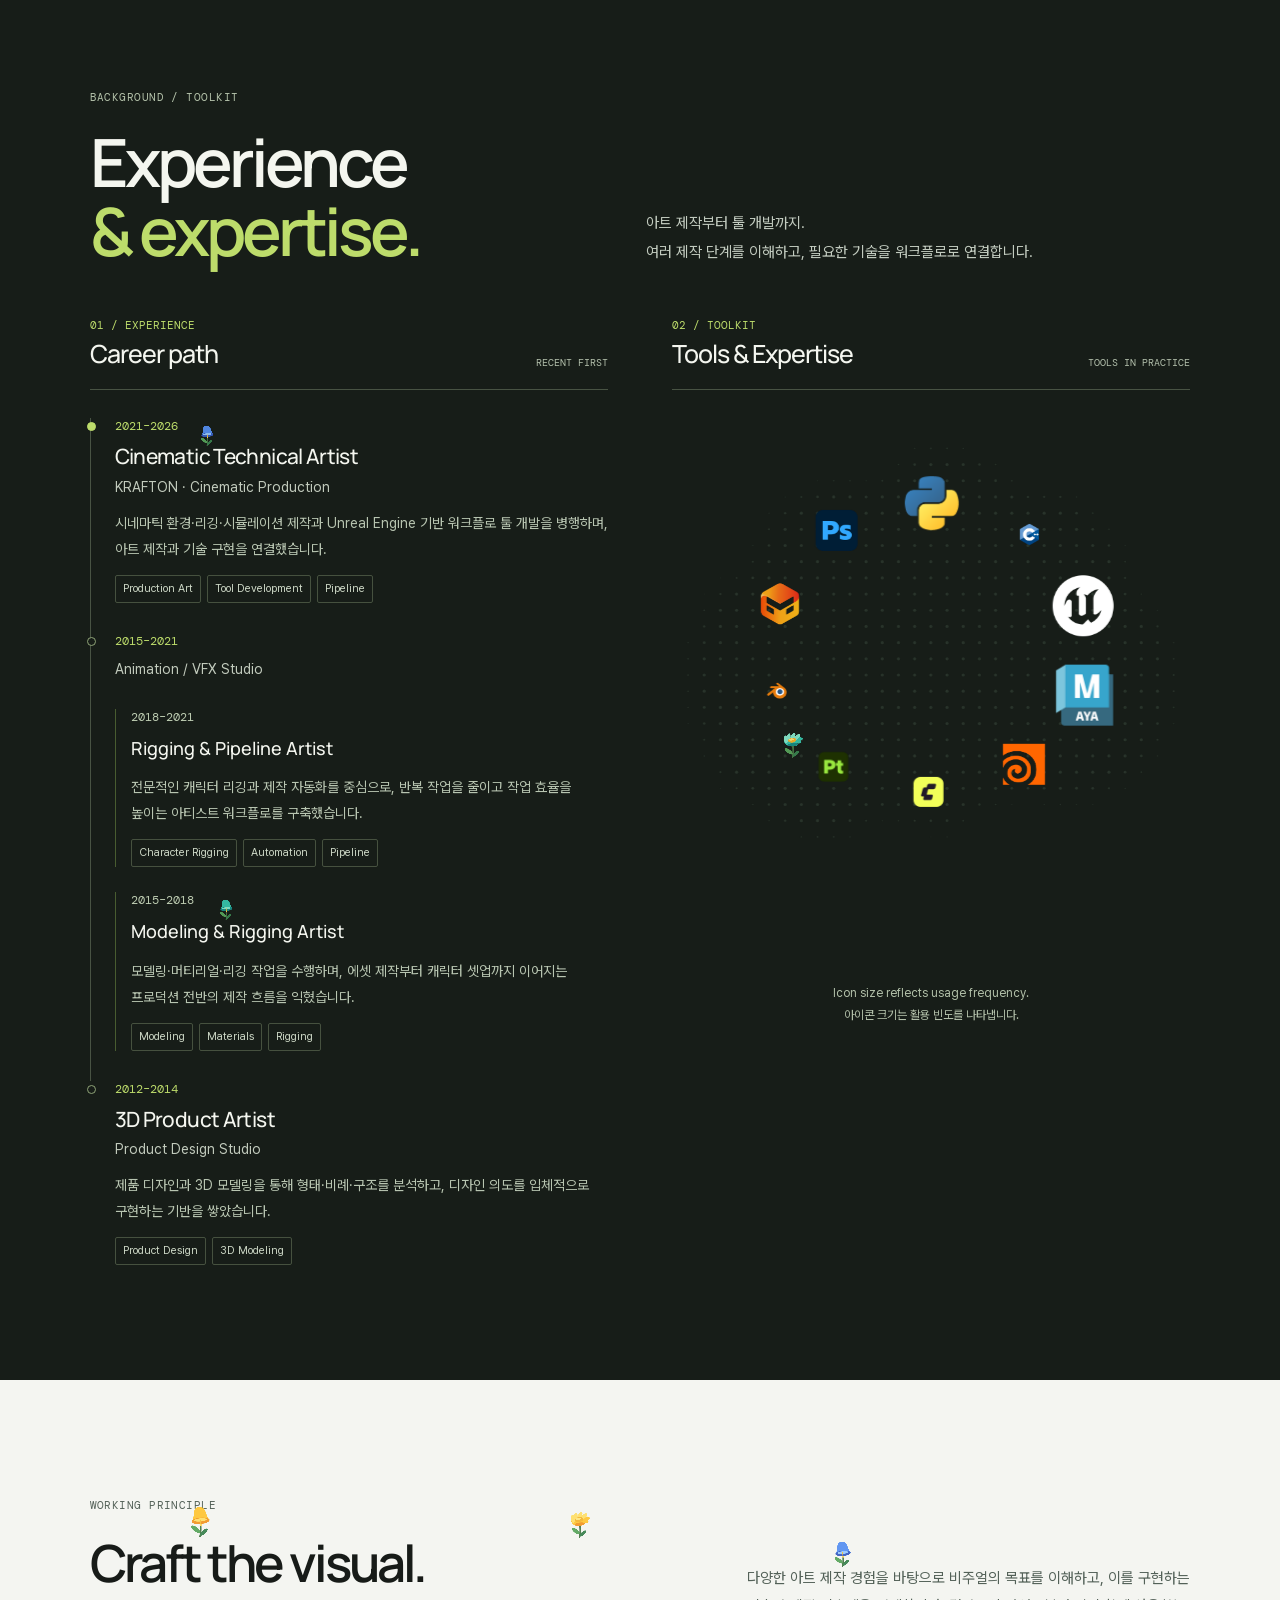
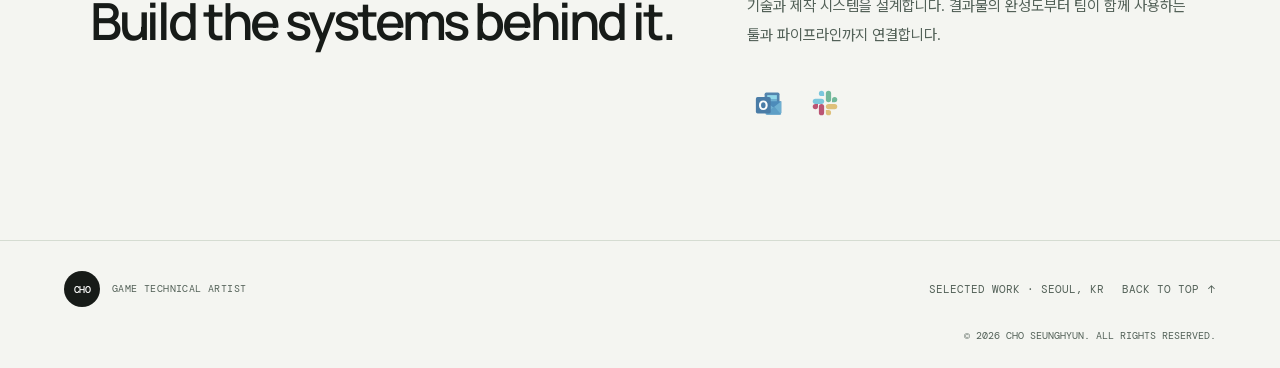
==== commit 24a6e963: "Update portfolio with flower collection, growth and transformations from 2026-11-04 package" ====
--- a/next-concept/index.html
+++ b/next-concept/index.html
@@ -24,9 +24,9 @@
     <link rel="stylesheet" href="./card-colors.css?v=white-title-category-corner-20261028" />
     <link rel="stylesheet" href="./collection-hover.css?v=mobile-no-thumbnail-overlays-20261102" />
     <link rel="stylesheet" href="./card-details-toggle.css?v=segmented-card-view-20261028" />
-    <link rel="stylesheet" href="./sumi-chick.css?v=transparent-companion-20261103" />
+    <link rel="stylesheet" href="./sumi-chick.css?v=ground-skills-20261104" />
     <script type="module" src="./app.js?v=workflow-quality-intro-20261102"></script>
-    <script type="module" src="./sumi-chick.js?v=chewy-trail-20261103"></script>
+    <script type="module" src="./sumi-chick.js?v=ground-skills-20261104"></script>
   </head>
   <body>
     <canvas class="sumi-chick-canvas" id="sumi-chick-canvas" data-sumi-canvas aria-hidden="true" hidden></canvas>
--- a/next-concept/sumi-chick.css
+++ b/next-concept/sumi-chick.css
@@ -1,53 +1,116 @@
-/* One transparent, non-intercepting layer; the portfolio controls remain the hit targets. */
-.sumi-chick-canvas {
-  position: fixed;
-  inset: 0;
-  z-index: 15;
-  display: block;
-  width: 100%;
-  height: 100%;
-  pointer-events: none;
-  background: transparent;
-}
-.sumi-chick-canvas[hidden], .sumi-chick-control[hidden] { display: none; }
-.sumi-chick-control {
-  position: fixed;
-  top: calc(96px + env(safe-area-inset-top, 0px));
-  right: max(18px, env(safe-area-inset-right, 0px));
-  z-index: 21;
-  display: grid;
-  place-items: center;
-  width: 44px;
-  height: 44px;
-  padding: 8px;
-  border: 1px solid rgba(113, 139, 44, .3);
-  border-radius: 50%;
-  color: var(--ink, #171b18);
-  background: rgba(244, 245, 241, .92);
-  cursor: pointer;
-  touch-action: manipulation;
-  transition: color 160ms ease, border-color 160ms ease;
-}
-.sumi-chick-control:hover { color: #718b2c; border-color: #718b2c; }
-.sumi-chick-control:focus-visible { outline: 2px solid #718b2c; outline-offset: 4px; }
-.sumi-chick-control svg { display: block; width: 26px; height: 26px; }
-.sumi-chick-control::after {
-  content: '';
-  position: absolute;
-  bottom: 5px;
-  right: 5px;
-  width: 6px;
-  height: 6px;
-  border: 2px solid #f4f5f1;
-  border-radius: 50%;
-  background: #718b2c;
-}
-.sumi-chick-control[data-state='off']::after,
-.sumi-chick-control[data-state='error']::after { background: #999d93; }
-.sumi-chick-control[data-state='loading']::after { background: #dda988; }
-@media (max-width: 600px) {
-  .sumi-chick-control { top: auto; bottom: max(18px, env(safe-area-inset-bottom, 0px)); right: 14px; }
-}
-@media (prefers-reduced-motion: reduce) {
-  .sumi-chick-control { transition: none; }
-}
+/* One transparent, non-intercepting layer; the portfolio controls remain the hit targets. */
+.sumi-chick-canvas {
+  position: fixed;
+  inset: 0;
+  z-index: 15;
+  display: block;
+  width: 100%;
+  height: 100%;
+  pointer-events: none;
+  background: transparent;
+}
+.sumi-chick-canvas[hidden], .sumi-chick-control[hidden] { display: none; }
+.sumi-seed-counter {
+  position: fixed;
+  z-index: 16;
+  pointer-events: none;
+  user-select: none;
+  white-space: nowrap;
+  font: 400 17px/1 "Sumi Trail Chewy", "Comic Sans MS", cursive;
+  font-variant-numeric: tabular-nums;
+  color: #536334;
+  transform-origin: 50% 100%;
+}
+.sumi-seed-counter[data-theme='dark'] { color: #fff4e2; text-shadow: 0 1px 3px #10171066; }
+.sumi-seed-counter[data-emphasis='evolution'] { font-size: 28px; }
+.sumi-seed-counter[hidden] { display: none; }
+.sumi-chick-control {
+  position: fixed;
+  top: calc(96px + env(safe-area-inset-top, 0px));
+  right: max(18px, env(safe-area-inset-right, 0px));
+  z-index: 21;
+  display: grid;
+  place-items: center;
+  width: 44px;
+  height: 44px;
+  padding: 8px;
+  border: 1px solid rgba(113, 139, 44, .3);
+  border-radius: 50%;
+  color: var(--ink, #171b18);
+  background: rgba(244, 245, 241, .92);
+  cursor: pointer;
+  touch-action: manipulation;
+  transition: color 160ms ease, border-color 160ms ease;
+}
+.sumi-chick-control:hover { color: #718b2c; border-color: #718b2c; }
+.sumi-chick-control:focus-visible { outline: 2px solid #718b2c; outline-offset: 4px; }
+.sumi-chick-control svg { display: block; width: 26px; height: 26px; }
+.sumi-chick-control::after {
+  content: '';
+  position: absolute;
+  bottom: 5px;
+  right: 5px;
+  width: 6px;
+  height: 6px;
+  border: 2px solid #f4f5f1;
+  border-radius: 50%;
+  background: #718b2c;
+}
+.sumi-chick-control[data-state='off']::after,
+.sumi-chick-control[data-state='error']::after { background: #999d93; }
+.sumi-chick-control[data-state='loading']::after { background: #dda988; }
+@media (max-width: 600px) {
+  .sumi-chick-control { top: auto; bottom: max(18px, env(safe-area-inset-bottom, 0px)); right: 14px; }
+}
+@media (prefers-reduced-motion: reduce) {
+  .sumi-chick-control { transition: none; }
+}
+
+.sumi-growth-debug {
+  position: fixed;
+  right: max(18px, env(safe-area-inset-right, 0px));
+  bottom: max(18px, env(safe-area-inset-bottom, 0px));
+  z-index: 22;
+  width: min(300px, calc(100vw - 32px));
+  box-sizing: border-box;
+  border: 1px solid #bac2a6;
+  border-radius: 12px;
+  background: #f4f5f1;
+  color: #252d23;
+  box-shadow: 0 6px 24px #11181320;
+  font: 12px/1.5 Pretendard, sans-serif;
+}
+.sumi-growth-debug[hidden] { display: none; }
+.sumi-growth-debug summary { min-height: 44px; box-sizing: border-box; padding: 12px 16px; cursor: pointer; font-weight: 700; }
+.sumi-growth-debug summary span { margin-left: 8px; color: #596444; font-weight: 400; }
+.sumi-growth-debug-body { padding: 0 16px 12px; }
+.sumi-growth-debug-heading, .sumi-growth-debug-marks, .sumi-growth-debug-bottom { display: flex; align-items: center; justify-content: space-between; }
+.sumi-growth-debug output { font-variant-numeric: tabular-nums; font-weight: 700; color: #55642c; }
+.sumi-growth-debug input { display: block; width: 100%; height: 32px; margin: 0; padding: 0; accent-color: #7d8c3b; cursor: ew-resize; }
+.sumi-growth-debug-marks { color: #636b5d; font-size: 11px; }
+.sumi-growth-debug p { margin: 10px 0 4px; font-size: 12px; color: #252d23; }
+.sumi-growth-debug-bottom { gap: 8px; font-size: 10px; color: #636b5d; }
+.sumi-growth-debug button { min-width: 48px; min-height: 32px; border: 1px solid #bac2a6; border-radius: 6px; background: transparent; color: #3f4d24; cursor: pointer; font: inherit; font-size: 11px; }
+.sumi-growth-debug :focus-visible { outline: 2px solid #718b2c; outline-offset: 3px; }
+.sumi-growth-debug :disabled { cursor: default; opacity: .5; }
+@media (max-width: 600px) { .sumi-growth-debug { bottom: calc(76px + env(safe-area-inset-bottom, 0px)); right: 14px; } }
+
+/* One bounded breath canvas and a quiet countdown, outside layout/hit testing. */
+.sumi-fire-layer { position:fixed; inset:0; z-index:16; pointer-events:none; overflow:hidden; }
+.sumi-fire-layer[hidden], .sumi-dragon-breath[hidden], .sumi-fire-gauge[hidden] { display:none; }
+.sumi-dragon-breath { position:absolute; width:640px; height:320px; max-width:none; transform-origin:16px 160px; pointer-events:none; }
+.sumi-fire-gauge { position:absolute; width:64px; height:4px; border-radius:4px; background:#39261ec7; box-shadow:0 0 0 1px #fff5df55; transform:translate(-50%,-100%); pointer-events:none; }
+.sumi-fire-gauge i { display:block; width:100%; height:100%; border-radius:inherit; background:linear-gradient(90deg,#ec6c42,#ffcc72); transform-origin:left center; }
+.sumi-fire-gauge span { position:absolute; left:calc(100% + 6px); top:-5px; color:#ffe5b7; font:10px/1.4 Pretendard,sans-serif; font-variant-numeric:tabular-nums; text-shadow:0 1px 3px #322017; }
+
+.sumi-fire-gauge span { white-space: nowrap; }
+.sumi-fire-layer[data-element='lightning'] .sumi-fire-gauge { background:#443913c7; }
+.sumi-fire-layer[data-element='lightning'] .sumi-fire-gauge i { background:linear-gradient(90deg,#dea62e,#fff07d); }
+.sumi-fire-layer[data-element='lightning'] .sumi-fire-gauge span { color:#fff1b4; }
+.sumi-fire-layer[data-element='ice'] .sumi-fire-gauge { background:#193b4dc7; }
+.sumi-fire-layer[data-element='ice'] .sumi-fire-gauge i { background:linear-gradient(90deg,#56b6df,#d4faff); }
+.sumi-fire-layer[data-element='ice'] .sumi-fire-gauge span { color:#d4faff; text-shadow:0 1px 3px #183548; }
+
+/* Cast-time ground effects sit below the chick and never intercept portfolio input. */
+.sumi-ground-layer { position:fixed; inset:0; z-index:14; pointer-events:none; overflow:hidden; }
+.sumi-ground-skill { position:absolute; width:900px; height:720px; max-width:none; transform-origin:0 0; pointer-events:none; }
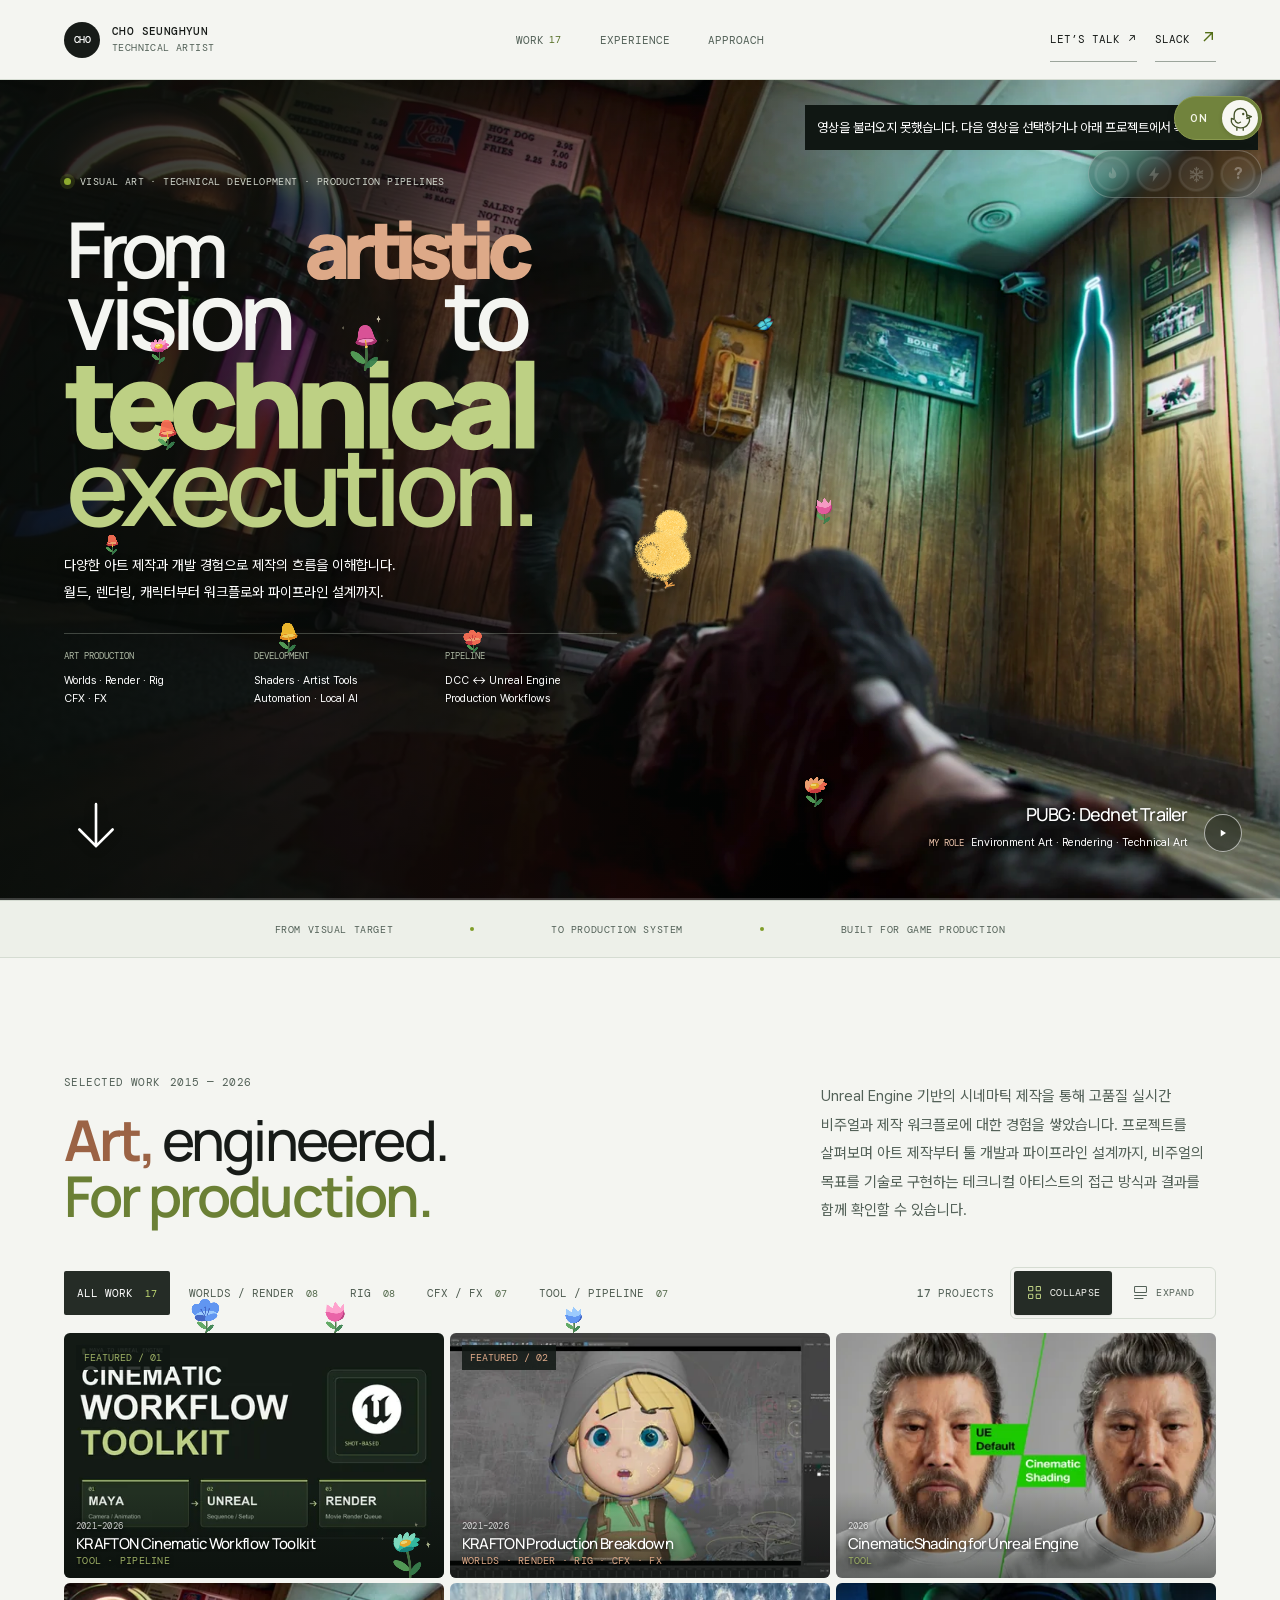
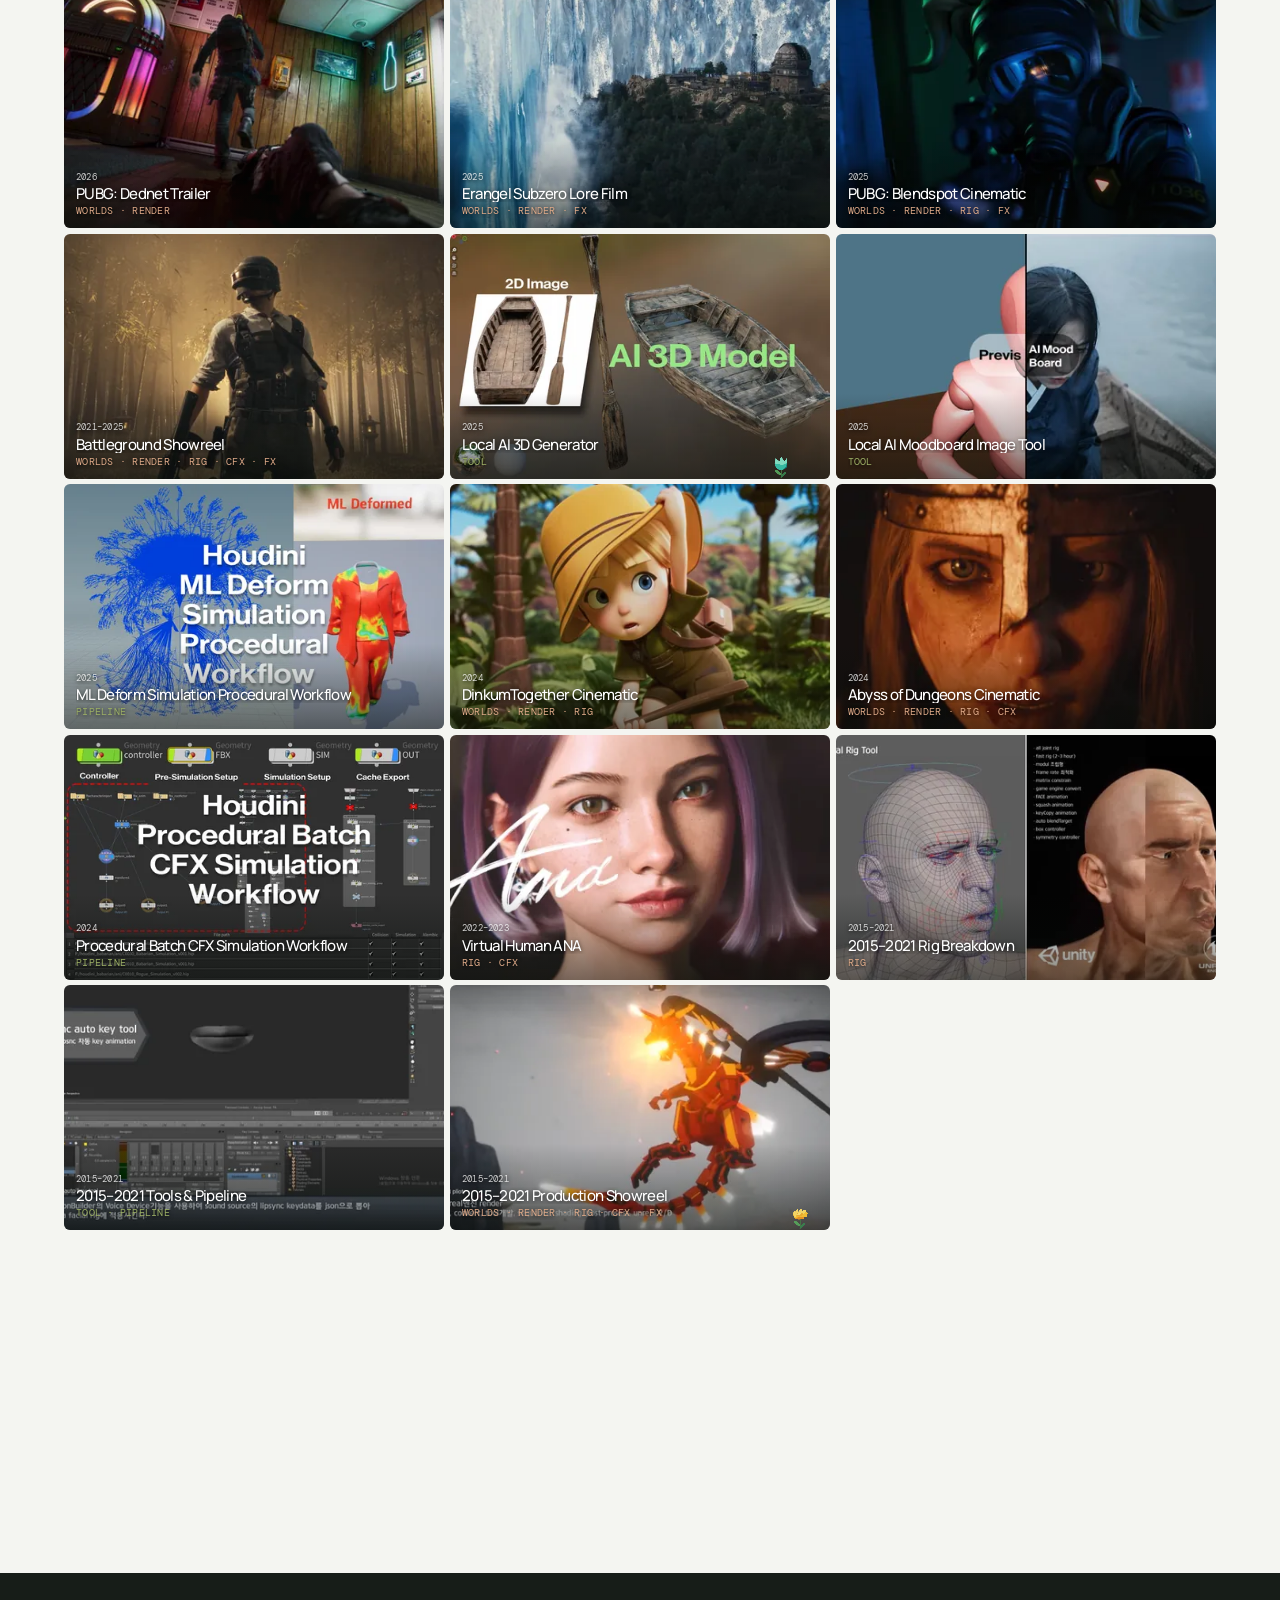
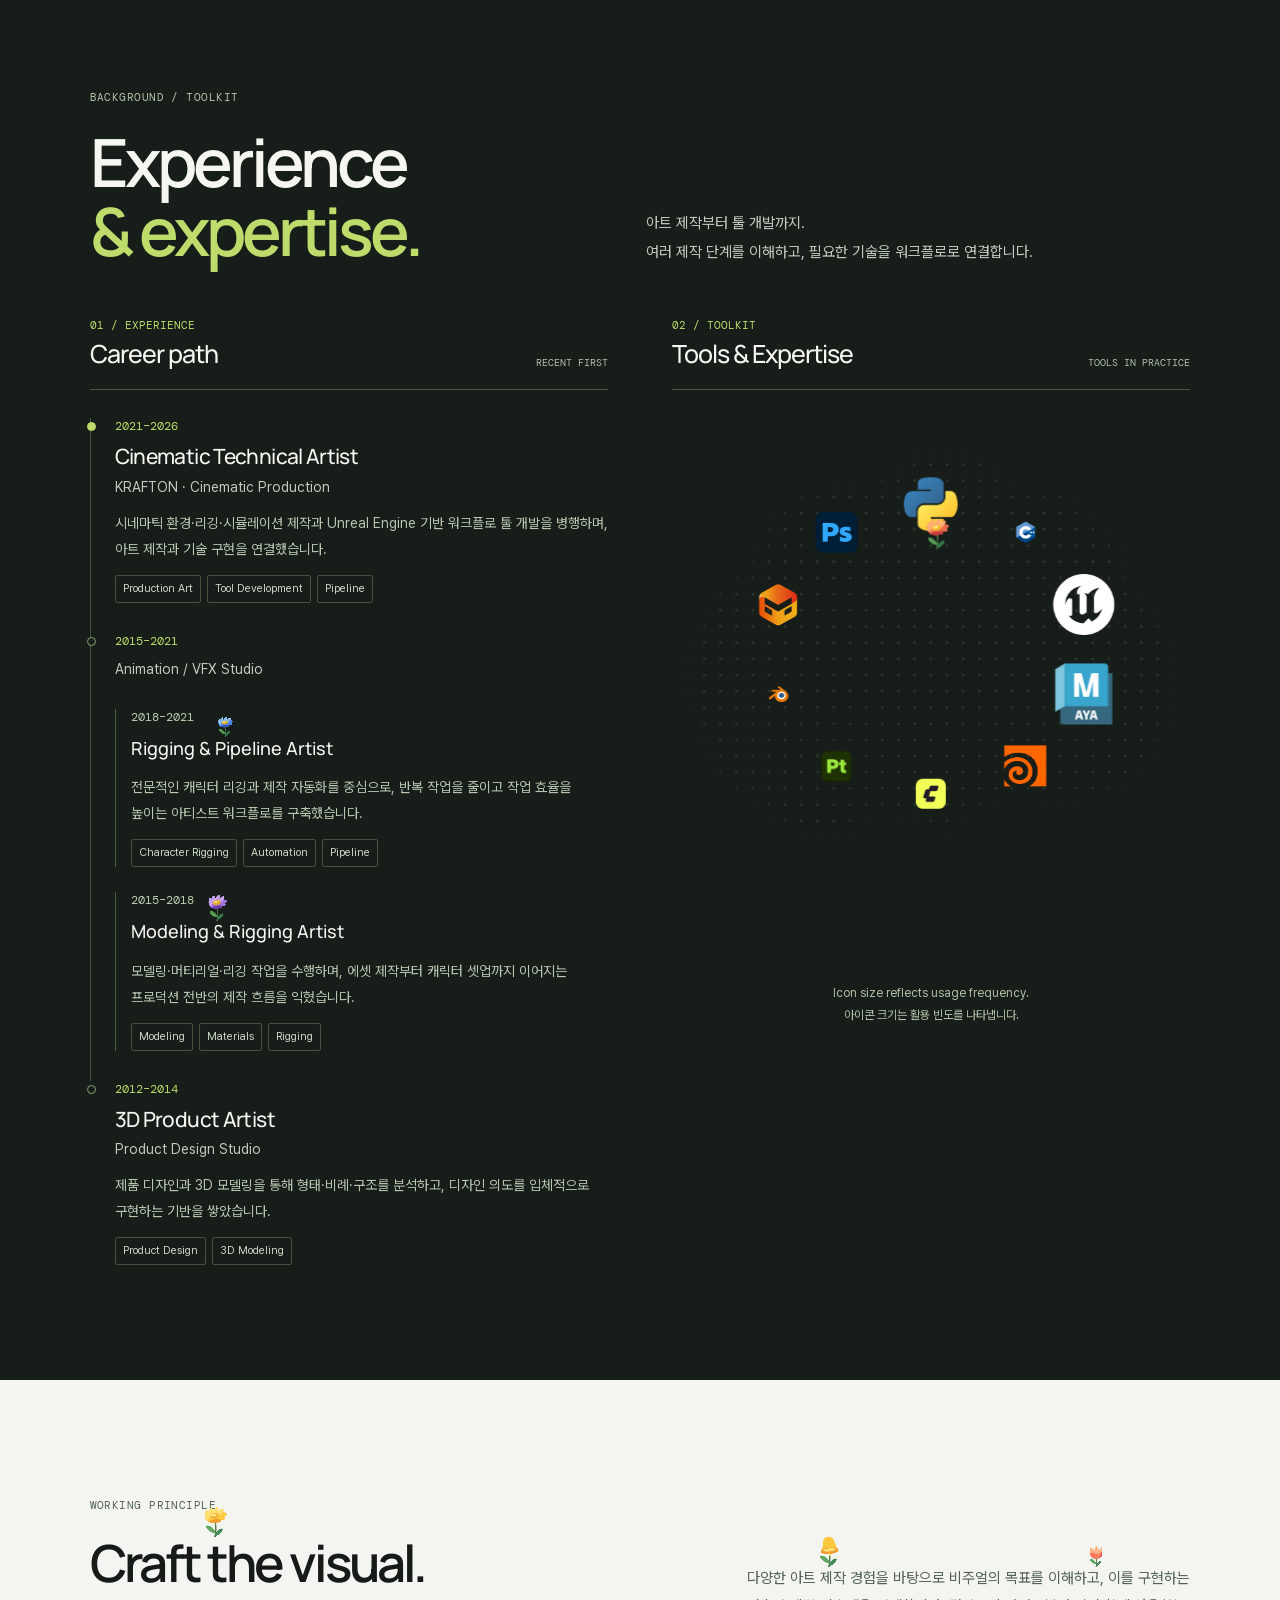
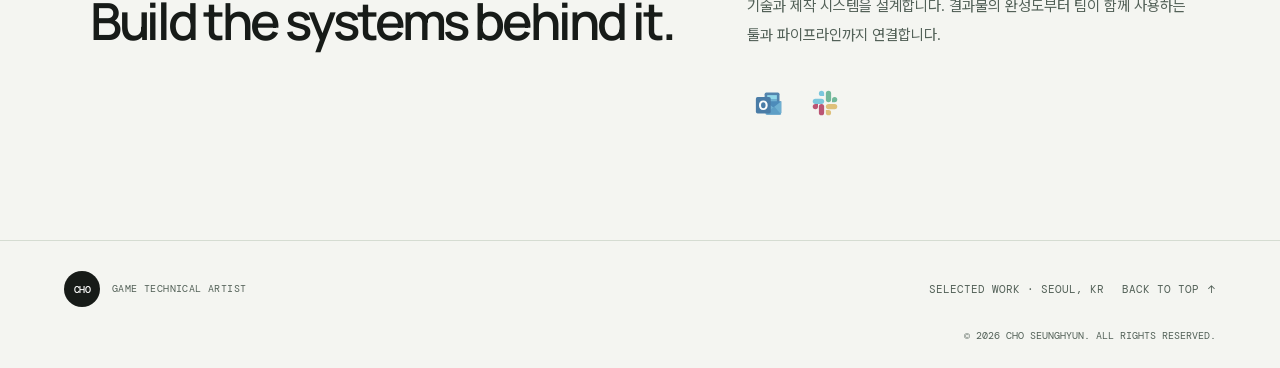
==== commit f511471f: "Update portfolio with developed elemental effects and cleaned deployment package" ====
--- a/next-concept/index.html
+++ b/next-concept/index.html
@@ -1,150 +1,163 @@
-<!doctype html>
-<html lang="ko">
-  <head>
-    <meta charset="UTF-8" />
-    <meta name="viewport" content="width=device-width, initial-scale=1" />
-    <meta name="theme-color" content="#111813" />
-    <meta name="description" content="Game Technical Artist portfolio — worlds, rigging, CFX, FX, tools, and production systems." />
-    <title>Cho SeungHyun — Technical Artist Portfolio</title>
-    <meta property="og:title" content="Cho SeungHyun — Technical Artist" />
-    <meta property="og:description" content="아트 제작부터 셰이더, 제작 도구와 파이프라인 설계까지. Cho SeungHyun의 Technical Art 포트폴리오." />
-    <meta property="og:type" content="website" />
-    <meta property="og:locale" content="ko_KR" />
-    <meta property="og:image" content="./assets/social-preview.jpg" />
-    <meta name="twitter:card" content="summary_large_image" />
-    <meta name="twitter:description" content="Art production, shaders, artist tools and production workflows." />
-    <meta name="twitter:title" content="Cho SeungHyun — Technical Artist" />
-    <meta name="twitter:image" content="./assets/social-preview.jpg" />
-    <link rel="preconnect" href="https://fonts.googleapis.com" />
-    <link rel="preconnect" href="https://fonts.gstatic.com" crossorigin />
-    <link href="https://fonts.googleapis.com/css2?family=DM+Mono:wght@400;500&family=Manrope:wght@400;500;600;700;800&display=swap" rel="stylesheet" />
-    <link rel="stylesheet" href="./styles.css?v=thumbnail-scrim35-20261030" />
-    <link rel="stylesheet" href="./rounded-preview.css?v=subtle-rounded-media-20261027" />
-    <link rel="stylesheet" href="./fullscreen-hero-preview.css?v=hero-white-specs-20261028" />
-    <link rel="stylesheet" href="./card-colors.css?v=white-title-category-corner-20261028" />
-    <link rel="stylesheet" href="./collection-hover.css?v=mobile-no-thumbnail-overlays-20261102" />
-    <link rel="stylesheet" href="./card-details-toggle.css?v=segmented-card-view-20261028" />
-    <link rel="stylesheet" href="./sumi-chick.css?v=ground-skills-20261104" />
-    <script type="module" src="./app.js?v=workflow-quality-intro-20261102"></script>
-    <script type="module" src="./sumi-chick.js?v=ground-skills-20261104"></script>
-  </head>
-  <body>
-    <canvas class="sumi-chick-canvas" id="sumi-chick-canvas" data-sumi-canvas aria-hidden="true" hidden></canvas>
-    <button class="sumi-chick-control" type="button" data-sumi-control aria-label="병아리 켜기" aria-pressed="false" aria-controls="sumi-chick-canvas" title="병아리 켜기">
-      <svg viewBox="0 0 32 32" fill="none" aria-hidden="true"><path d="M9 12c0-4 3-7 7-7s7 3 7 7v2c3 1 4 4 2 7-2 4-6 6-11 5-6-1-9-5-8-10l3 1v-5Z" stroke="currentColor" stroke-width="1.5" stroke-linejoin="round"/><path d="m23 12 5 2-5 2M12 26v3m7-3v3M10 18c1 3 4 4 6 2" stroke="currentColor" stroke-width="1.5" stroke-linecap="round" stroke-linejoin="round"/><circle cx="19" cy="11" r="1.3" fill="currentColor"/></svg>
-    </button>
-    <span class="sr-only" data-sumi-status role="status"></span>
-    <a class="skip-link" href="#work">프로젝트로 바로 이동</a>
-    <p class="sr-only" data-page-status role="status"></p>
-    <header class="site-header">
-      <a class="brand" href="#top" aria-label="Cho SeungHyun portfolio home"><span class="brand-mark">CHO</span><span class="brand-caption"><strong>CHO SEUNGHYUN</strong><span>TECHNICAL ARTIST</span></span></a>
-      <nav class="main-nav" aria-label="Main navigation">
-        <a href="#work">WORK <span>09</span></a>
-        <a href="#capabilities">EXPERIENCE</a>
-        <a href="#about">APPROACH</a>
-      </nav>
-      <div class="header-contact-links"><a class="header-contact" data-contact-link href="mailto:cho_seunghyun@krafton.com">LET’S TALK <span aria-hidden="true">↗</span></a><a class="header-contact" data-slack-link href="https://krafton.enterprise.slack.com/user/@U022E9ULBT3" target="_blank" rel="noopener noreferrer" aria-label="Open Cho SeungHyun’s Slack profile">SLACK <span aria-hidden="true">↗</span></a></div>
-    </header>
-
-    <main id="top">
-      <section class="hero" aria-labelledby="hero-title">
-        <div class="hero-copy">
-          <p class="eyebrow"><span class="live-dot"></span> VISUAL ART · TECHNICAL DEVELOPMENT · PRODUCTION PIPELINES</p>
-          <h1 id="hero-title" class="hero-title--vision"><span class="hero-title-line" data-title-scale=".82"><span class="hero-title-word">From</span> <strong class="hero-title-word">artistic</strong></span> <span class="hero-title-line"><span class="hero-title-word">vision</span> <span class="hero-title-word">to</span></span> <span class="hero-title-line is-accent"><strong class="hero-title-word">technical</strong></span> <span class="hero-title-line is-accent"><span class="hero-title-word">execution.</span></span></h1>
-          <div class="hero-bottomline">
-          <p>다양한 아트 제작과 개발 경험으로 제작의 흐름을 이해합니다.<br />월드, 렌더링, 캐릭터부터 워크플로와 파이프라인 설계까지.</p>
-          </div>
-          <div class="hero-specs" aria-label="Portfolio expertise">
-            <div><span>ART PRODUCTION</span><strong>Worlds · Render · Rig<br />CFX · FX</strong></div>
-            <div><span>DEVELOPMENT</span><strong>Shaders · Artist Tools<br />Automation · Local AI</strong></div>
-            <div><span>PIPELINE</span><strong>DCC ↔ Unreal Engine<br />Production Workflows</strong></div>
-          </div>
-        </div>
-        <div class="hero-media" aria-label="Selected cinematic reel">
-          <div class="hero-media-main">
-            <div class="hero-video-frame">
-              <video class="hero-video" muted playsinline preload="metadata" poster="./assets/optimized/assets--thumbnails--dednet-detail.webp" aria-label="Selected project video"></video>
-              <div class="reel-overlay-panel">
-                <div class="reel-overlay-heading"><strong data-reel-year>2026</strong><i></i><span data-reel-category>CINEMATIC · TRAILER</span></div>
-                <h2 data-reel-title>PUBG : Dednet Trailer</h2>
-                <div class="reel-overlay-details">
-                  <div class="reel-overlay-detail"><span>MY ROLE</span><p data-reel-role>Environment Art · Rendering · Technical Art</p></div>
-                </div>
-              </div>
-              <button class="hero-video-toggle" type="button" data-reel-play aria-label="Pause video and autoplay" aria-pressed="true" title="Pause">Ⅱ</button>
-              <div class="hero-video-timeline" aria-hidden="true"><i></i></div>
-              <p class="reel-error" data-reel-error hidden>영상을 불러오지 못했습니다. 다음 영상을 선택하거나 아래 프로젝트에서 확인해 주세요.</p>
-            </div>
-          </div>
-        </div>
-        <a class="hero-scroll-cue" href="#work" aria-label="프로젝트 살펴보기" title="프로젝트 살펴보기"><svg viewBox="0 0 64 64" fill="none" aria-hidden="true" focusable="false"><path d="M32 7v48M13 36l19 19 19-19" stroke="currentColor" stroke-width="3" stroke-linecap="round" stroke-linejoin="round" /></svg></a>
-      </section>
-
-      <section class="signal-strip" aria-label="Portfolio disciplines">
-        <span>FROM VISUAL TARGET</span><i aria-hidden="true"></i><span>TO PRODUCTION SYSTEM</span><i aria-hidden="true"></i><span>BUILT FOR GAME PRODUCTION</span>
-      </section>
-
-      <section class="work-section section-shell" id="work" aria-labelledby="work-title">
-        <div class="section-heading">
-          <div><p class="eyebrow section-kicker">SELECTED WORK <span>2015 — 2026</span></p><h2 id="work-title"><strong class="work-title-art">Art,</strong> engineered.<br /><span class="work-title-production">For production.</span></h2></div>
-          <p class="section-intro">Unreal Engine 기반의 시네마틱 제작을 통해 고품질 실시간 비주얼과 제작 워크플로에 대한 경험을 쌓았습니다. 프로젝트를 살펴보며 아트 제작부터 툴 개발과 파이프라인 설계까지, 비주얼의 목표를 기술로 구현하는 테크니컬 아티스트의 접근 방식과 결과를 함께 확인할 수 있습니다.</p>
-        </div>
-        <div class="work-toolbar">
-          <div class="filter-list" role="group" aria-label="Filter projects">
-            <button class="filter-chip is-active" type="button" data-filter="all" aria-pressed="true">ALL WORK <span data-filter-count="all">00</span></button>
-            <button class="filter-chip" type="button" data-filter="worlds-render" aria-pressed="false">WORLDS / RENDER <span data-filter-count="worlds-render">00</span></button>
-            <button class="filter-chip" type="button" data-filter="rig" aria-pressed="false">RIG <span data-filter-count="rig">00</span></button>
-            <button class="filter-chip" type="button" data-filter="cfx-fx" aria-pressed="false">CFX / FX <span data-filter-count="cfx-fx">00</span></button>
-            <button class="filter-chip" type="button" data-filter="tool-pipeline" aria-pressed="false">TOOL / PIPELINE <span data-filter-count="tool-pipeline">00</span></button>
-          </div>
-          <div class="work-view-controls"><span class="results-count" aria-live="polite"><b data-visible-count>00</b> PROJECTS</span><div class="card-details-controls" data-card-details-controls data-expanded="false" role="group" aria-label="프로젝트 카드 정보 보기" hidden><span class="card-details-indicator" aria-hidden="true"></span><button class="card-details-option" type="button" data-details-mode="collapsed" aria-pressed="true" aria-controls="project-collections" aria-label="모든 카드 접기" title="접기 · 마우스를 올린 카드만 정보 표시"><svg viewBox="0 0 20 20" fill="none" aria-hidden="true"><rect x="3" y="3" width="5" height="5" rx=".8" stroke="currentColor" stroke-width="1.2"/><rect x="12" y="3" width="5" height="5" rx=".8" stroke="currentColor" stroke-width="1.2"/><rect x="3" y="12" width="5" height="5" rx=".8" stroke="currentColor" stroke-width="1.2"/><rect x="12" y="12" width="5" height="5" rx=".8" stroke="currentColor" stroke-width="1.2"/></svg><span>COLLAPSE</span></button><button class="card-details-option" type="button" data-details-mode="expanded" aria-pressed="false" aria-controls="project-collections" aria-label="모든 카드 펼치기" title="펼치기 · 모든 카드 정보 표시"><svg viewBox="0 0 20 20" fill="none" aria-hidden="true"><rect x="3" y="3" width="14" height="7" rx=".8" stroke="currentColor" stroke-width="1.2"/><path d="M3 13.5h14M3 17h10" stroke="currentColor" stroke-width="1.2" stroke-linecap="round"/></svg><span>EXPAND</span></button></div></div>
-        </div>
-        <div class="project-collections" id="project-collections">
-        <div class="work-collection" data-work-group="featured"><header class="collection-heading"><h3>Featured projects</h3><p>워크플로 개발 · 렌더링 기술 · 프로덕션 아트</p></header><div class="project-grid featured-grid" data-work-grid="featured"></div></div>
-        <div class="work-collection" data-work-group="current"><header class="collection-heading"><h3>Selected projects</h3><p>각 프로젝트의 담당 범위와 구현 과정을 확인하세요.</p></header><div class="project-grid" id="project-grid" data-work-grid="current"></div></div>
-        <div class="work-collection archive-collection" data-work-group="archive"><header class="collection-heading"><h3>Earlier work</h3><p>2015–2021 · Rigging, tools &amp; production</p></header><div class="project-grid" data-work-grid="archive"></div></div>
-        </div>
-      </section>
-
-      <section class="capabilities-section" id="capabilities" aria-labelledby="capabilities-title">
-        <div class="section-shell profile-inner">
-          <header class="profile-heading">
-            <div><p class="eyebrow section-kicker">BACKGROUND / TOOLKIT</p><h2 id="capabilities-title">Experience<br /><span>&amp; expertise.</span></h2></div>
-            <div class="profile-intro"><p>아트 제작부터 툴 개발까지.<br />여러 제작 단계를 이해하고, 필요한 기술을 워크플로로 연결합니다.</p></div>
-          </header>
-          <div class="profile-columns">
-            <section class="career-panel" aria-labelledby="career-title">
-              <header class="profile-panel-heading"><div><p>01 / EXPERIENCE</p><h3 id="career-title">Career path</h3></div><span>RECENT FIRST</span></header>
-              <ol class="career-timeline" data-profile-career></ol>
-            </section>
-            <section class="toolkit-panel" aria-labelledby="toolkit-title">
-              <header class="profile-panel-heading"><div><p>02 / TOOLKIT</p><h3 id="toolkit-title">Tools &amp; Expertise</h3></div><span>TOOLS IN PRACTICE</span></header>
-              <div class="toolkit-system" data-profile-toolkit></div>
-              <p class="toolkit-usage-hint">Icon size reflects usage frequency. <span>아이콘 크기는 활용 빈도를 나타냅니다.</span></p>
-            </section>
-          </div>
-        </div>
-      </section>
-
-      <section class="approach-section section-shell" id="about" aria-labelledby="approach-title">
-        <div><p class="eyebrow section-kicker">WORKING PRINCIPLE</p><h2 id="approach-title">Craft the visual.<br />Build the systems behind it.</h2></div>
-        <p>다양한 아트 제작 경험을 바탕으로 비주얼의 목표를 이해하고, 이를 구현하는 기술과 제작 시스템을 설계합니다. 결과물의 완성도부터 팀이 함께 사용하는 툴과 파이프라인까지 연결합니다.</p>
-        <div class="approach-contact-links"><a href="mailto:cho_seunghyun@krafton.com" class="contact-icon-link" data-contact-link aria-label="Email Cho SeungHyun" title="Outlook Mail · cho_seunghyun@krafton.com"><img src="../assets/tools/outlook.svg" width="28" height="28" alt="" /></a><a href="https://krafton.enterprise.slack.com/user/@U022E9ULBT3" class="contact-icon-link" data-slack-link target="_blank" rel="noopener noreferrer" aria-label="Open Cho SeungHyun’s Slack profile" title="Slack"><img src="../assets/tools/slack.svg" width="28" height="28" alt="" /></a></div>
-      </section>
-    </main>
-
-    <footer class="site-footer"><a class="brand" href="#top" aria-label="Cho SeungHyun portfolio home"><span class="brand-mark">CHO</span><span class="brand-caption">GAME TECHNICAL ARTIST</span></a><span>SELECTED WORK · SEOUL, KR</span><a href="#top">BACK TO TOP ↑</a><small>© 2026 CHO SEUNGHYUN. ALL RIGHTS RESERVED.</small></footer>
-
-    <dialog class="project-dialog" id="project-dialog" aria-labelledby="dialog-title">
-      <div class="dialog-shell">
-        <header class="dialog-header"><p class="eyebrow">PROJECT / <span data-dialog-category></span></p><button class="dialog-close" type="button" aria-label="Close project details">×</button></header>
-        <div class="dialog-body"></div>
-      </div>
-    </dialog>
-    <dialog class="image-viewer" id="image-viewer" aria-labelledby="image-viewer-title">
-      <header class="image-viewer-toolbar"><h2 id="image-viewer-title">Image detail</h2><div class="image-zoom-controls"><button type="button" data-zoom-out aria-label="Zoom out">−</button><output data-zoom-label>100%</output><button type="button" data-zoom-in aria-label="Zoom in">+</button><button type="button" data-zoom-reset>RESET</button></div><a data-image-original target="_blank" rel="noopener noreferrer">ORIGINAL ↗</a><button type="button" data-image-close aria-label="Close enlarged image">×</button></header>
-      <div class="image-viewport"><div class="image-canvas"><img alt="" /></div></div>
-    </dialog>
-    <noscript><p class="noscript-note">프로젝트 목록을 보려면 JavaScript를 켜 주세요. 영상은 <a href="https://www.youtube.com/watch?v=zBuRQKSIXgI">Cinematic Workflow Toolkit</a>과 <a href="https://www.youtube.com/watch?v=R-7Lavq2Sdk">Production Breakdown</a>에서 확인할 수 있습니다.</p></noscript>
-  </body>
-</html>
+<!doctype html>
+<html lang="ko">
+  <head>
+    <meta charset="UTF-8" />
+    <meta name="viewport" content="width=device-width, initial-scale=1" />
+    <meta name="theme-color" content="#111813" />
+    <meta name="description" content="Game Technical Artist portfolio — worlds, rigging, CFX, FX, tools, and production systems." />
+    <title>Cho SeungHyun — Technical Artist Portfolio</title>
+    <meta property="og:title" content="Cho SeungHyun — Technical Artist" />
+    <meta property="og:description" content="아트 제작부터 셰이더, 제작 도구와 파이프라인 설계까지. Cho SeungHyun의 Technical Art 포트폴리오." />
+    <meta property="og:type" content="website" />
+    <meta property="og:locale" content="ko_KR" />
+    <meta property="og:image" content="./assets/social-preview.jpg" />
+    <meta name="twitter:card" content="summary_large_image" />
+    <meta name="twitter:description" content="Art production, shaders, artist tools and production workflows." />
+    <meta name="twitter:title" content="Cho SeungHyun — Technical Artist" />
+    <meta name="twitter:image" content="./assets/social-preview.jpg" />
+    <link rel="preconnect" href="https://fonts.googleapis.com" />
+    <link rel="preconnect" href="https://fonts.gstatic.com" crossorigin />
+    <link href="https://fonts.googleapis.com/css2?family=DM+Mono:wght@400;500&family=Manrope:wght@400;500;600;700;800&display=swap" rel="stylesheet" />
+    <link rel="stylesheet" href="./styles.css?v=thumbnail-scrim35-20261030" />
+    <link rel="stylesheet" href="./rounded-preview.css?v=subtle-rounded-media-20261027" />
+    <link rel="stylesheet" href="./fullscreen-hero-preview.css?v=hero-white-specs-20261028" />
+    <link rel="stylesheet" href="./card-colors.css?v=white-title-category-corner-20261028" />
+    <link rel="stylesheet" href="./collection-hover.css?v=mobile-no-thumbnail-overlays-20261102" />
+    <link rel="stylesheet" href="./card-details-toggle.css?v=segmented-card-view-20261028" />
+    <link rel="stylesheet" href="./sumi-chick.css?v=thumb-fx-20261105" />
+    <script type="module" src="./app.js?v=workflow-quality-intro-20261102"></script>
+    <script type="module" src="./sumi-chick.js?v=thumb-fx-20261105"></script>
+  </head>
+  <body>
+    <canvas class="sumi-chick-canvas" id="sumi-chick-canvas" data-sumi-canvas aria-hidden="true" hidden></canvas>
+    <button class="sumi-chick-control" type="button" role="switch" data-sumi-control data-state="off" aria-label="병아리 효과" aria-checked="false" aria-controls="sumi-chick-canvas" title="병아리 깨우기">
+      <span class="sumi-switch-label sumi-switch-label-on" aria-hidden="true">ON</span>
+      <span class="sumi-switch-label sumi-switch-label-off" aria-hidden="true">OFF</span>
+      <span class="sumi-switch-thumb" aria-hidden="true">
+        <svg viewBox="0 0 32 32" fill="none">
+          <g class="sumi-switch-bird">
+            <path d="M9 12c0-4 3-7 7-7s7 3 7 7v2c3 1 4 4 2 7-2 4-6 6-11 5-6-1-9-5-8-10l3 1v-5Z" stroke="currentColor" stroke-width="1.5" stroke-linejoin="round"/>
+            <path d="m23 12 5 2-5 2M10 18c1 3 4 4 6 2" stroke="currentColor" stroke-width="1.5" stroke-linecap="round" stroke-linejoin="round"/>
+            <path class="sumi-switch-feet" d="M12 26v3m7-3v3" stroke="currentColor" stroke-width="1.5" stroke-linecap="round"/>
+            <circle class="sumi-switch-eye-open" cx="19" cy="11" r="1.3" fill="currentColor"/>
+            <path class="sumi-switch-eye-closed" d="M17 11q2 2.8 4 0" stroke="currentColor" stroke-width="1.5" stroke-linecap="round"/>
+          </g>
+          <g class="sumi-switch-sleep" stroke="currentColor" stroke-width="1" stroke-linecap="round" stroke-linejoin="round"><path d="M3 8h3L3 11h3M7 3h4L7 7h4"/></g>
+        </svg>
+      </span>
+    </button>
+    <span class="sr-only" data-sumi-status role="status"></span>
+    <a class="skip-link" href="#work">프로젝트로 바로 이동</a>
+    <p class="sr-only" data-page-status role="status"></p>
+    <header class="site-header">
+      <a class="brand" href="#top" aria-label="Cho SeungHyun portfolio home"><span class="brand-mark">CHO</span><span class="brand-caption"><strong>CHO SEUNGHYUN</strong><span>TECHNICAL ARTIST</span></span></a>
+      <nav class="main-nav" aria-label="Main navigation">
+        <a href="#work">WORK <span>09</span></a>
+        <a href="#capabilities">EXPERIENCE</a>
+        <a href="#about">APPROACH</a>
+      </nav>
+      <div class="header-contact-links"><a class="header-contact" data-contact-link href="mailto:cho_seunghyun@krafton.com">LET’S TALK <span aria-hidden="true">↗</span></a><a class="header-contact" data-slack-link href="https://krafton.enterprise.slack.com/user/@U022E9ULBT3" target="_blank" rel="noopener noreferrer" aria-label="Open Cho SeungHyun’s Slack profile">SLACK <span aria-hidden="true">↗</span></a></div>
+    </header>
+
+    <main id="top">
+      <section class="hero" aria-labelledby="hero-title">
+        <div class="hero-copy">
+          <p class="eyebrow"><span class="live-dot"></span> VISUAL ART · TECHNICAL DEVELOPMENT · PRODUCTION PIPELINES</p>
+          <h1 id="hero-title" class="hero-title--vision"><span class="hero-title-line" data-title-scale=".82"><span class="hero-title-word">From</span> <strong class="hero-title-word">artistic</strong></span> <span class="hero-title-line"><span class="hero-title-word">vision</span> <span class="hero-title-word">to</span></span> <span class="hero-title-line is-accent"><strong class="hero-title-word">technical</strong></span> <span class="hero-title-line is-accent"><span class="hero-title-word">execution.</span></span></h1>
+          <div class="hero-bottomline">
+          <p>다양한 아트 제작과 개발 경험으로 제작의 흐름을 이해합니다.<br />월드, 렌더링, 캐릭터부터 워크플로와 파이프라인 설계까지.</p>
+          </div>
+          <div class="hero-specs" aria-label="Portfolio expertise">
+            <div><span>ART PRODUCTION</span><strong>Worlds · Render · Rig<br />CFX · FX</strong></div>
+            <div><span>DEVELOPMENT</span><strong>Shaders · Artist Tools<br />Automation · Local AI</strong></div>
+            <div><span>PIPELINE</span><strong>DCC ↔ Unreal Engine<br />Production Workflows</strong></div>
+          </div>
+        </div>
+        <div class="hero-media" aria-label="Selected cinematic reel">
+          <div class="hero-media-main">
+            <div class="hero-video-frame">
+              <video class="hero-video" muted playsinline preload="metadata" poster="./assets/optimized/assets--thumbnails--dednet-detail.webp" aria-label="Selected project video"></video>
+              <div class="reel-overlay-panel">
+                <div class="reel-overlay-heading"><strong data-reel-year>2026</strong><i></i><span data-reel-category>CINEMATIC · TRAILER</span></div>
+                <h2 data-reel-title>PUBG : Dednet Trailer</h2>
+                <div class="reel-overlay-details">
+                  <div class="reel-overlay-detail"><span>MY ROLE</span><p data-reel-role>Environment Art · Rendering · Technical Art</p></div>
+                </div>
+              </div>
+              <button class="hero-video-toggle" type="button" data-reel-play aria-label="Pause video and autoplay" aria-pressed="true" title="Pause">Ⅱ</button>
+              <div class="hero-video-timeline" aria-hidden="true"><i></i></div>
+              <p class="reel-error" data-reel-error hidden>영상을 불러오지 못했습니다. 다음 영상을 선택하거나 아래 프로젝트에서 확인해 주세요.</p>
+            </div>
+          </div>
+        </div>
+        <a class="hero-scroll-cue" href="#work" aria-label="프로젝트 살펴보기" title="프로젝트 살펴보기"><svg viewBox="0 0 64 64" fill="none" aria-hidden="true" focusable="false"><path d="M32 7v48M13 36l19 19 19-19" stroke="currentColor" stroke-width="3" stroke-linecap="round" stroke-linejoin="round" /></svg></a>
+      </section>
+
+      <section class="signal-strip" aria-label="Portfolio disciplines">
+        <span>FROM VISUAL TARGET</span><i aria-hidden="true"></i><span>TO PRODUCTION SYSTEM</span><i aria-hidden="true"></i><span>BUILT FOR GAME PRODUCTION</span>
+      </section>
+
+      <section class="work-section section-shell" id="work" aria-labelledby="work-title">
+        <div class="section-heading">
+          <div><p class="eyebrow section-kicker">SELECTED WORK <span>2015 — 2026</span></p><h2 id="work-title"><strong class="work-title-art">Art,</strong> engineered.<br /><span class="work-title-production">For production.</span></h2></div>
+          <p class="section-intro">Unreal Engine 기반의 시네마틱 제작을 통해 고품질 실시간 비주얼과 제작 워크플로에 대한 경험을 쌓았습니다. 프로젝트를 살펴보며 아트 제작부터 툴 개발과 파이프라인 설계까지, 비주얼의 목표를 기술로 구현하는 테크니컬 아티스트의 접근 방식과 결과를 함께 확인할 수 있습니다.</p>
+        </div>
+        <div class="work-toolbar">
+          <div class="filter-list" role="group" aria-label="Filter projects">
+            <button class="filter-chip is-active" type="button" data-filter="all" aria-pressed="true">ALL WORK <span data-filter-count="all">00</span></button>
+            <button class="filter-chip" type="button" data-filter="worlds-render" aria-pressed="false">WORLDS / RENDER <span data-filter-count="worlds-render">00</span></button>
+            <button class="filter-chip" type="button" data-filter="rig" aria-pressed="false">RIG <span data-filter-count="rig">00</span></button>
+            <button class="filter-chip" type="button" data-filter="cfx-fx" aria-pressed="false">CFX / FX <span data-filter-count="cfx-fx">00</span></button>
+            <button class="filter-chip" type="button" data-filter="tool-pipeline" aria-pressed="false">TOOL / PIPELINE <span data-filter-count="tool-pipeline">00</span></button>
+          </div>
+          <div class="work-view-controls"><span class="results-count" aria-live="polite"><b data-visible-count>00</b> PROJECTS</span><div class="card-details-controls" data-card-details-controls data-expanded="false" role="group" aria-label="프로젝트 카드 정보 보기" hidden><span class="card-details-indicator" aria-hidden="true"></span><button class="card-details-option" type="button" data-details-mode="collapsed" aria-pressed="true" aria-controls="project-collections" aria-label="모든 카드 접기" title="접기 · 마우스를 올린 카드만 정보 표시"><svg viewBox="0 0 20 20" fill="none" aria-hidden="true"><rect x="3" y="3" width="5" height="5" rx=".8" stroke="currentColor" stroke-width="1.2"/><rect x="12" y="3" width="5" height="5" rx=".8" stroke="currentColor" stroke-width="1.2"/><rect x="3" y="12" width="5" height="5" rx=".8" stroke="currentColor" stroke-width="1.2"/><rect x="12" y="12" width="5" height="5" rx=".8" stroke="currentColor" stroke-width="1.2"/></svg><span>COLLAPSE</span></button><button class="card-details-option" type="button" data-details-mode="expanded" aria-pressed="false" aria-controls="project-collections" aria-label="모든 카드 펼치기" title="펼치기 · 모든 카드 정보 표시"><svg viewBox="0 0 20 20" fill="none" aria-hidden="true"><rect x="3" y="3" width="14" height="7" rx=".8" stroke="currentColor" stroke-width="1.2"/><path d="M3 13.5h14M3 17h10" stroke="currentColor" stroke-width="1.2" stroke-linecap="round"/></svg><span>EXPAND</span></button></div></div>
+        </div>
+        <div class="project-collections" id="project-collections">
+        <div class="work-collection" data-work-group="featured"><header class="collection-heading"><h3>Featured projects</h3><p>워크플로 개발 · 렌더링 기술 · 프로덕션 아트</p></header><div class="project-grid featured-grid" data-work-grid="featured"></div></div>
+        <div class="work-collection" data-work-group="current"><header class="collection-heading"><h3>Selected projects</h3><p>각 프로젝트의 담당 범위와 구현 과정을 확인하세요.</p></header><div class="project-grid" id="project-grid" data-work-grid="current"></div></div>
+        <div class="work-collection archive-collection" data-work-group="archive"><header class="collection-heading"><h3>Earlier work</h3><p>2015–2021 · Rigging, tools &amp; production</p></header><div class="project-grid" data-work-grid="archive"></div></div>
+        </div>
+      </section>
+
+      <section class="capabilities-section" id="capabilities" aria-labelledby="capabilities-title">
+        <div class="section-shell profile-inner">
+          <header class="profile-heading">
+            <div><p class="eyebrow section-kicker">BACKGROUND / TOOLKIT</p><h2 id="capabilities-title">Experience<br /><span>&amp; expertise.</span></h2></div>
+            <div class="profile-intro"><p>아트 제작부터 툴 개발까지.<br />여러 제작 단계를 이해하고, 필요한 기술을 워크플로로 연결합니다.</p></div>
+          </header>
+          <div class="profile-columns">
+            <section class="career-panel" aria-labelledby="career-title">
+              <header class="profile-panel-heading"><div><p>01 / EXPERIENCE</p><h3 id="career-title">Career path</h3></div><span>RECENT FIRST</span></header>
+              <ol class="career-timeline" data-profile-career></ol>
+            </section>
+            <section class="toolkit-panel" aria-labelledby="toolkit-title">
+              <header class="profile-panel-heading"><div><p>02 / TOOLKIT</p><h3 id="toolkit-title">Tools &amp; Expertise</h3></div><span>TOOLS IN PRACTICE</span></header>
+              <div class="toolkit-system" data-profile-toolkit></div>
+              <p class="toolkit-usage-hint">Icon size reflects usage frequency. <span>아이콘 크기는 활용 빈도를 나타냅니다.</span></p>
+            </section>
+          </div>
+        </div>
+      </section>
+
+      <section class="approach-section section-shell" id="about" aria-labelledby="approach-title">
+        <div><p class="eyebrow section-kicker">WORKING PRINCIPLE</p><h2 id="approach-title">Craft the visual.<br />Build the systems behind it.</h2></div>
+        <p>다양한 아트 제작 경험을 바탕으로 비주얼의 목표를 이해하고, 이를 구현하는 기술과 제작 시스템을 설계합니다. 결과물의 완성도부터 팀이 함께 사용하는 툴과 파이프라인까지 연결합니다.</p>
+        <div class="approach-contact-links"><a href="mailto:cho_seunghyun@krafton.com" class="contact-icon-link" data-contact-link aria-label="Email Cho SeungHyun" title="Outlook Mail · cho_seunghyun@krafton.com"><img src="../assets/tools/outlook.svg" width="28" height="28" alt="" /></a><a href="https://krafton.enterprise.slack.com/user/@U022E9ULBT3" class="contact-icon-link" data-slack-link target="_blank" rel="noopener noreferrer" aria-label="Open Cho SeungHyun’s Slack profile" title="Slack"><img src="../assets/tools/slack.svg" width="28" height="28" alt="" /></a></div>
+      </section>
+    </main>
+
+    <footer class="site-footer"><a class="brand" href="#top" aria-label="Cho SeungHyun portfolio home"><span class="brand-mark">CHO</span><span class="brand-caption">GAME TECHNICAL ARTIST</span></a><span>SELECTED WORK · SEOUL, KR</span><a href="#top">BACK TO TOP ↑</a><small>© 2026 CHO SEUNGHYUN. ALL RIGHTS RESERVED.</small></footer>
+
+    <dialog class="project-dialog" id="project-dialog" aria-labelledby="dialog-title">
+      <div class="dialog-shell">
+        <header class="dialog-header"><p class="eyebrow">PROJECT / <span data-dialog-category></span></p><button class="dialog-close" type="button" aria-label="Close project details">×</button></header>
+        <div class="dialog-body"></div>
+      </div>
+    </dialog>
+    <dialog class="image-viewer" id="image-viewer" aria-labelledby="image-viewer-title">
+      <header class="image-viewer-toolbar"><h2 id="image-viewer-title">Image detail</h2><div class="image-zoom-controls"><button type="button" data-zoom-out aria-label="Zoom out">−</button><output data-zoom-label>100%</output><button type="button" data-zoom-in aria-label="Zoom in">+</button><button type="button" data-zoom-reset>RESET</button></div><a data-image-original target="_blank" rel="noopener noreferrer">ORIGINAL ↗</a><button type="button" data-image-close aria-label="Close enlarged image">×</button></header>
+      <div class="image-viewport"><div class="image-canvas"><img alt="" /></div></div>
+    </dialog>
+    <noscript><p class="noscript-note">프로젝트 목록을 보려면 JavaScript를 켜 주세요. 영상은 <a href="https://www.youtube.com/watch?v=zBuRQKSIXgI">Cinematic Workflow Toolkit</a>과 <a href="https://www.youtube.com/watch?v=R-7Lavq2Sdk">Production Breakdown</a>에서 확인할 수 있습니다.</p></noscript>
+  </body>
+</html>
--- a/next-concept/sumi-chick.css
+++ b/next-concept/sumi-chick.css
@@ -25,45 +25,143 @@
 .sumi-seed-counter[data-emphasis='evolution'] { font-size: 28px; }
 .sumi-seed-counter[hidden] { display: none; }
 .sumi-chick-control {
-  position: fixed;
-  top: calc(96px + env(safe-area-inset-top, 0px));
-  right: max(18px, env(safe-area-inset-right, 0px));
-  z-index: 21;
-  display: grid;
-  place-items: center;
-  width: 44px;
-  height: 44px;
-  padding: 8px;
-  border: 1px solid rgba(113, 139, 44, .3);
-  border-radius: 50%;
-  color: var(--ink, #171b18);
-  background: rgba(244, 245, 241, .92);
-  cursor: pointer;
-  touch-action: manipulation;
-  transition: color 160ms ease, border-color 160ms ease;
-}
-.sumi-chick-control:hover { color: #718b2c; border-color: #718b2c; }
-.sumi-chick-control:focus-visible { outline: 2px solid #718b2c; outline-offset: 4px; }
-.sumi-chick-control svg { display: block; width: 26px; height: 26px; }
-.sumi-chick-control::after {
-  content: '';
-  position: absolute;
-  bottom: 5px;
-  right: 5px;
-  width: 6px;
-  height: 6px;
-  border: 2px solid #f4f5f1;
-  border-radius: 50%;
-  background: #718b2c;
-}
-.sumi-chick-control[data-state='off']::after,
-.sumi-chick-control[data-state='error']::after { background: #999d93; }
-.sumi-chick-control[data-state='loading']::after { background: #dda988; }
-@media (max-width: 600px) {
-  .sumi-chick-control { top: auto; bottom: max(18px, env(safe-area-inset-bottom, 0px)); right: 14px; }
-}
-@media (prefers-reduced-motion: reduce) {
-  .sumi-chick-control { transition: none; }
+  position:fixed;
+  top:calc(96px + env(safe-area-inset-top, 0px));
+  right:max(18px, env(safe-area-inset-right, 0px));
+  z-index:21;
+  box-sizing:border-box;
+  width:88px;
+  height:44px;
+  padding:0;
+  border:1px solid #c5cbbd;
+  border-radius:999px;
+  color:#68705d;
+  background:#e1e5dc;
+  box-shadow:0 2px 10px #10171014;
+  cursor:pointer;
+  touch-action:manipulation;
+  transition:background-color 220ms ease,border-color 220ms ease;
+}
+.sumi-chick-control[aria-checked='true'] { background:#71833d; border-color:#89994e; color:#f4f5e9; }
+.sumi-chick-control:hover { border-color:#718b2c; }
+.sumi-chick-control:focus-visible { outline:2px solid #a9ba70; outline-offset:4px; }
+.sumi-switch-label { position:absolute; top:0; height:42px; display:grid; place-items:center; width:42px; font:600 10px/1 Pretendard,sans-serif; letter-spacing:.06em; transition:opacity 150ms ease; }
+.sumi-switch-label-on { left:3px; opacity:0; }
+.sumi-switch-label-off { right:3px; }
+.sumi-chick-control[aria-checked='true'] .sumi-switch-label-on { opacity:1; }
+.sumi-chick-control[aria-checked='true'] .sumi-switch-label-off { opacity:0; }
+.sumi-switch-thumb { position:absolute; left:3px; top:3px; width:36px; height:36px; display:grid; place-items:center; border-radius:50%; background:#f7f7f1; color:#6b725e; box-shadow:0 1px 4px #10171026; transform:translateX(0); transition:transform 260ms cubic-bezier(.22,.75,.25,1),color 180ms ease; }
+.sumi-chick-control[aria-checked='true'] .sumi-switch-thumb { transform:translateX(44px); color:#445329; }
+.sumi-chick-control svg { display:block; width:29px; height:29px; overflow:visible; }
+.sumi-switch-bird { transform-origin:16px 23px; transform:translateY(2px) rotate(12deg) scale(1.02,.86); transition:transform 240ms ease; }
+.sumi-switch-eye-open,.sumi-switch-feet { opacity:0; }
+.sumi-switch-eye-closed,.sumi-switch-sleep { opacity:1; }
+.sumi-chick-control[aria-checked='true'] .sumi-switch-bird { transform:none; }
+.sumi-chick-control[aria-checked='true'] .sumi-switch-eye-open,
+.sumi-chick-control[aria-checked='true'] .sumi-switch-feet { opacity:1; }
+.sumi-chick-control[aria-checked='true'] .sumi-switch-eye-closed,
+.sumi-chick-control[aria-checked='true'] .sumi-switch-sleep { opacity:0; }
+.sumi-chick-control[data-state='loading'] .sumi-switch-thumb { color:#a67a58; }
+.sumi-chick-control[data-state='error'] { border-color:#b7957d; }
+@media (max-width:600px) {
+  .sumi-chick-control { top:auto; bottom:max(18px, env(safe-area-inset-bottom, 0px)); right:14px; }
+}
+@media (prefers-reduced-motion:reduce) {
+  .sumi-chick-control,.sumi-switch-thumb,.sumi-switch-bird,.sumi-switch-label { transition:none; }
+}
+
+/* Element badges under the switch (sumi-element-badges.js): a translucent glass row. Locked badges
+   are grey silhouettes (dark is a "?"), acquired ones show their colour and a ring filling toward
+   10 seeds, a ready one breathes a glow and can be clicked, the active one stays lit. */
+.sumi-element-badges { position:fixed; top:calc(96px + 44px + 10px + env(safe-area-inset-top, 0px)); right:max(18px, env(safe-area-inset-right, 0px)); z-index:21;
+  display:flex; gap:6px; padding:5px; border:1px solid #ffffff3d; border-radius:999px; background:#1a1f1940; box-shadow:0 2px 12px #0b0f0b26;
+  -webkit-backdrop-filter:blur(8px) saturate(1.2); backdrop-filter:blur(8px) saturate(1.2); }
+.sumi-element-badges[hidden] { display:none; }
+.sumi-badge { --c:#c9cdc4; --glow:#ffffff66; position:relative; display:grid; place-items:center; width:36px; height:36px; padding:0; border:0; border-radius:50%;
+  background:#ffffff1f; color:var(--c); cursor:default; touch-action:manipulation; transition:background-color 200ms ease, color 200ms ease, opacity 200ms ease; }
+.sumi-badge[data-element='fire'] { --c:#ff8a45; --glow:#ff7a3aaa; }
+.sumi-badge[data-element='lightning'] { --c:#ffd84a; --glow:#ffd23faa; }
+.sumi-badge[data-element='ice'] { --c:#86d0ff; --glow:#7cc9ffaa; }
+.sumi-badge[data-element='dark'] { --c:#e4e1ff; --glow:#d9d6ffaa; }
+.sumi-badge-ring { position:absolute; inset:0; width:100%; height:100%; transform:rotate(-90deg); fill:none; stroke-width:2; pointer-events:none; }
+.sumi-badge-ring circle { stroke:#ffffff26; }
+.sumi-badge-ring .sumi-badge-fill { stroke:var(--c); stroke-linecap:round; transition:stroke-dashoffset 380ms ease; }
+.sumi-badge-icon { width:19px; height:19px; position:relative; filter:drop-shadow(0 0 3px var(--glow)); }
+.sumi-badge-mystery { display:none; position:relative; font:700 16px/1 Pretendard, sans-serif; color:#ffffffa6; }
+/* locked: a grey silhouette, quiet */
+.sumi-badge[data-state='locked'] { color:#d9ddd3; opacity:.5; }
+.sumi-badge[data-state='locked'] .sumi-badge-icon { filter:none; opacity:.55; }
+.sumi-badge[data-element='dark'][data-state='locked'] .sumi-badge-icon { display:none; }
+.sumi-badge[data-element='dark'][data-state='locked'] .sumi-badge-mystery { display:block; }
+/* acquired, still gathering seeds: its colour, dimmed, the ring filling */
+.sumi-badge[data-state='owned'] { opacity:.78; }
+/* ready: full colour and a breathing glow; clickable */
+.sumi-badge[data-state='ready'] { background:#ffffff33; cursor:pointer; }
+.sumi-badge[data-state='ready']::after, .sumi-badge[data-state='active']::after { content:""; position:absolute; inset:-2px; border-radius:50%; box-shadow:0 0 12px 2px var(--glow); pointer-events:none; }
+.sumi-badge[data-state='ready']::after { animation:sumi-badge-ready 1.5s ease-in-out infinite alternate; }
+.sumi-badge[data-state='ready']:hover { background:#ffffff4d; }
+.sumi-badge[data-state='active'] { background:#ffffff40; }
+.sumi-badge:focus-visible { outline:2px solid #e9f0d8; outline-offset:2px; }
+@keyframes sumi-badge-ready { from { opacity:.35; } to { opacity:1; } }
+/* ready: the icon itself asks to be pressed, quickly and in its element's way (transform and
+   opacity only, so composited): fire flickers, lightning jolts, ice spins, the moon rocks */
+.sumi-badge[data-state='ready'] .sumi-badge-icon { will-change:transform, opacity; transform-origin:50% 50%; }
+.sumi-badge[data-element='fire'][data-state='ready'] .sumi-badge-icon { transform-origin:50% 90%; animation:sumi-icon-flame .7s ease-in-out infinite; }
+.sumi-badge[data-element='lightning'][data-state='ready'] .sumi-badge-icon { animation:sumi-icon-zap 1.1s linear infinite; }
+.sumi-badge[data-element='ice'][data-state='ready'] .sumi-badge-icon { animation:sumi-icon-frost 1.2s cubic-bezier(.5,0,.3,1) infinite; }
+.sumi-badge[data-element='dark'][data-state='ready'] .sumi-badge-icon { animation:sumi-icon-moon 1.1s ease-in-out infinite; }
+@keyframes sumi-icon-flame {
+  0%, 100% { transform:scale(1,1) skewX(0); opacity:1; }
+  20% { transform:scale(.9,1.16) skewX(-7deg); opacity:.85; }
+  40% { transform:scale(1.08,.92) skewX(6deg); opacity:1; }
+  60% { transform:scale(.93,1.12) skewX(-4deg); opacity:.9; }
+  80% { transform:scale(1.05,.96) skewX(3deg); opacity:1; }
+}
+@keyframes sumi-icon-zap {
+  0%, 55%, 100% { transform:none; opacity:.85; }
+  60% { transform:translate(-1.5px, 0) rotate(-10deg) scale(1.18); opacity:1; }
+  64% { transform:translate(1.5px, -1px) rotate(9deg) scale(1.08); opacity:.7; }
+  68% { transform:translate(-1px, 1px) rotate(-5deg) scale(1.24); opacity:1; }
+  72% { transform:none; opacity:.8; }
+  78% { transform:scale(1.14) rotate(4deg); opacity:1; }
+  84% { transform:none; opacity:.85; }
+}
+@keyframes sumi-icon-frost {
+  0% { transform:rotate(0) scale(1); opacity:.85; }
+  45% { transform:rotate(36deg) scale(1.22); opacity:1; }
+  70% { transform:rotate(60deg) scale(.96); opacity:.9; }
+  100% { transform:rotate(60deg) scale(1); opacity:.85; }   /* a sixth of a turn: the flake looks the same */
+}
+@keyframes sumi-icon-moon {
+  0%, 100% { transform:rotate(-14deg) scale(1); opacity:.8; }
+  30% { transform:rotate(10deg) scale(1.16); opacity:1; }
+  55% { transform:rotate(-6deg) scale(1.04); opacity:.9; }
+  75% { transform:rotate(6deg) scale(1.12); opacity:1; }
+}
+/* acquired just now: a pop with a flash of its glow */
+.sumi-badge.is-new { animation:sumi-badge-pop 900ms cubic-bezier(.2,1.6,.4,1); }
+@keyframes sumi-badge-pop { 0% { transform:scale(.6); } 45% { transform:scale(1.35); } 100% { transform:scale(1); } }
+/* not ready: a small shake */
+.sumi-badge.is-denied { animation:sumi-badge-deny 320ms ease; }
+@keyframes sumi-badge-deny { 0%, 100% { transform:none; } 25% { transform:translateX(-3px); } 75% { transform:translateX(3px); } }
+/* the hint bubble: a small cream speech bubble under the row, its tail pointing at the badge */
+.sumi-badge-tip { position:absolute; top:calc(100% + 10px); right:0; z-index:1; box-sizing:border-box; width:max-content; max-width:min(240px, calc(100vw - 32px));
+  padding:8px 12px; border-radius:14px; background:#fffdf4f2; color:#4a4a32; box-shadow:0 4px 16px #0b0f0b33, 0 0 0 1px #e8e2c6;
+  font:500 12px/1.5 Pretendard, sans-serif; letter-spacing:-.01em; word-break:keep-all; white-space:normal; pointer-events:none;
+  animation:sumi-tip-in 160ms ease-out; }
+.sumi-badge-tip[hidden] { display:none; }
+.sumi-badge-tip::before { content:""; position:absolute; top:-5px; left:var(--tail, 50%); width:10px; height:10px; margin-left:-5px; background:inherit;
+  box-shadow:-1px -1px 0 #e8e2c6; transform:rotate(45deg); border-radius:2px 0 0 0; }
+@keyframes sumi-tip-in { from { opacity:0; transform:translateY(-3px); } to { opacity:1; transform:none; } }
+@media (max-width:600px) {
+  .sumi-element-badges { top:auto; bottom:calc(max(18px, env(safe-area-inset-bottom, 0px)) + 54px); right:14px; }
+  .sumi-badge-tip { top:auto; bottom:calc(100% + 10px); }
+  .sumi-badge-tip::before { top:auto; bottom:-5px; box-shadow:1px 1px 0 #e8e2c6; border-radius:0 0 2px 0; }
+}
+@media (prefers-reduced-motion:reduce) {
+  .sumi-badge, .sumi-badge-ring .sumi-badge-fill { transition:none; }
+  .sumi-badge[data-state='ready']::after, .sumi-badge.is-new, .sumi-badge.is-denied, .sumi-badge-tip,
+  .sumi-badge[data-state='ready'] .sumi-badge-icon { animation:none; }
 }
 
 .sumi-growth-debug {
@@ -90,15 +188,22 @@
 .sumi-growth-debug-marks { color: #636b5d; font-size: 11px; }
 .sumi-growth-debug p { margin: 10px 0 4px; font-size: 12px; color: #252d23; }
 .sumi-growth-debug-bottom { gap: 8px; font-size: 10px; color: #636b5d; }
+.sumi-growth-debug-element { display: flex; gap: 4px; margin: 2px 0 10px; padding: 0; border: 0; }
+.sumi-growth-debug-element legend { float: left; margin-right: 6px; padding: 0; font-size: 11px; line-height: 28px; color: #636b5d; }
+.sumi-growth-debug-element label { position: relative; flex: 1; }
+.sumi-growth-debug-element input { position: absolute; inset: 0; width: 100%; height: 100%; margin: 0; opacity: 0; cursor: pointer; }
+.sumi-growth-debug-element span { display: block; min-height: 28px; border: 1px solid #bac2a6; border-radius: 6px; font-size: 11px; line-height: 26px; text-align: center; color: #3f4d24; }
+.sumi-growth-debug-element input:checked + span { border-color: #7d8c3b; background: #7d8c3b; color: #fff; }
+.sumi-growth-debug-element input:focus-visible + span { outline: 2px solid #718b2c; outline-offset: 2px; }
+.sumi-growth-debug-element input:disabled + span { opacity: .5; }
 .sumi-growth-debug button { min-width: 48px; min-height: 32px; border: 1px solid #bac2a6; border-radius: 6px; background: transparent; color: #3f4d24; cursor: pointer; font: inherit; font-size: 11px; }
 .sumi-growth-debug :focus-visible { outline: 2px solid #718b2c; outline-offset: 3px; }
 .sumi-growth-debug :disabled { cursor: default; opacity: .5; }
 @media (max-width: 600px) { .sumi-growth-debug { bottom: calc(76px + env(safe-area-inset-bottom, 0px)); right: 14px; } }
 
-/* One bounded breath canvas and a quiet countdown, outside layout/hit testing. */
+/* The elemental countdown, outside layout/hit testing. The effects themselves render in the WebGL scene. */
 .sumi-fire-layer { position:fixed; inset:0; z-index:16; pointer-events:none; overflow:hidden; }
-.sumi-fire-layer[hidden], .sumi-dragon-breath[hidden], .sumi-fire-gauge[hidden] { display:none; }
-.sumi-dragon-breath { position:absolute; width:640px; height:320px; max-width:none; transform-origin:16px 160px; pointer-events:none; }
+.sumi-fire-layer[hidden], .sumi-fire-gauge[hidden] { display:none; }
 .sumi-fire-gauge { position:absolute; width:64px; height:4px; border-radius:4px; background:#39261ec7; box-shadow:0 0 0 1px #fff5df55; transform:translate(-50%,-100%); pointer-events:none; }
 .sumi-fire-gauge i { display:block; width:100%; height:100%; border-radius:inherit; background:linear-gradient(90deg,#ec6c42,#ffcc72); transform-origin:left center; }
 .sumi-fire-gauge span { position:absolute; left:calc(100% + 6px); top:-5px; color:#ffe5b7; font:10px/1.4 Pretendard,sans-serif; font-variant-numeric:tabular-nums; text-shadow:0 1px 3px #322017; }
@@ -110,7 +215,185 @@
 .sumi-fire-layer[data-element='ice'] .sumi-fire-gauge { background:#193b4dc7; }
 .sumi-fire-layer[data-element='ice'] .sumi-fire-gauge i { background:linear-gradient(90deg,#56b6df,#d4faff); }
 .sumi-fire-layer[data-element='ice'] .sumi-fire-gauge span { color:#d4faff; text-shadow:0 1px 3px #183548; }
-
-/* Cast-time ground effects sit below the chick and never intercept portfolio input. */
-.sumi-ground-layer { position:fixed; inset:0; z-index:14; pointer-events:none; overflow:hidden; }
-.sumi-ground-skill { position:absolute; width:900px; height:720px; max-width:none; transform-origin:0 0; pointer-events:none; }
+.sumi-fire-layer[data-element='dark'] .sumi-fire-gauge { background:#2a2a32c7; box-shadow:0 0 0 1px #ffffff40; }
+.sumi-fire-layer[data-element='dark'] .sumi-fire-gauge i { background:linear-gradient(90deg,#8d8d9c,#f2f2ff); }
+
+/* Page reaction while an element is charged (sumi-fire-mode.js). Three plain fixed layers under
+   the chick canvas, normal blending only: the edge (scorched / frosted / charged border), a faint
+   colour tone, and a strike flash. JS changes only their opacity. The noise textures are static
+   SVG images, rasterised once. */
+.sumi-veil { position:fixed; inset:0; z-index:14; pointer-events:none; opacity:0; background-repeat:no-repeat; background-size:100% 100%; }
+.sumi-veil[data-element=''] { display:none; }
+.sumi-veil-edge[data-element='fire'] {
+  background-image:
+    radial-gradient(130% 100% at 50% 45%, transparent 50%, rgba(48,14,4,.55) 80%, rgba(20,8,3,.86) 100%),
+    url("data:image/svg+xml,<svg xmlns='http://www.w3.org/2000/svg' width='1600' height='1000' viewBox='0 0 1600 1000' preserveAspectRatio='none'><filter id='n'><feTurbulence type='fractalNoise' baseFrequency='.008' numOctaves='3' seed='4'/><feColorMatrix values='0 0 0 0 .14  0 0 0 0 .05  0 0 0 0 .02  3.2 0 0 0 -1.1'/></filter><rect width='1600' height='1000' filter='url(%23n)'/></svg>");
+  -webkit-mask-image:radial-gradient(125% 95% at 50% 45%, transparent 40%, #000 76%);
+          mask-image:radial-gradient(125% 95% at 50% 45%, transparent 40%, #000 76%);
+}
+.sumi-veil-edge[data-element='fire']::after {
+  content:''; position:absolute; inset:0;
+  background:linear-gradient(to top, rgba(255,110,30,.45), rgba(255,80,20,.12) 18%, transparent 36%);
+  animation:sumi-veil-ember 2.6s ease-in-out infinite alternate;
+}
+.sumi-veil-tone[data-element='fire'] { background:radial-gradient(circle at 50% 60%, rgba(255,140,60,.1), rgba(255,100,30,.06)); }
+.sumi-veil-edge[data-element='ice'] {
+  background-image:
+    radial-gradient(125% 100% at 50% 48%, transparent 50%, rgba(214,238,255,.5) 78%, rgba(240,250,255,.9) 100%),
+    url("data:image/svg+xml,<svg xmlns='http://www.w3.org/2000/svg' width='1600' height='1000' viewBox='0 0 1600 1000' preserveAspectRatio='none'><filter id='n'><feTurbulence type='fractalNoise' baseFrequency='.006' numOctaves='4' seed='9'/><feColorMatrix values='0 0 0 0 .93  0 0 0 0 .97  0 0 0 0 1  4.2 0 0 0 -1.45'/></filter><rect width='1600' height='1000' filter='url(%23n)'/></svg>"),
+    url("data:image/svg+xml,<svg xmlns='http://www.w3.org/2000/svg' width='1600' height='1000' viewBox='0 0 1600 1000' preserveAspectRatio='none'><filter id='n'><feTurbulence type='fractalNoise' baseFrequency='.55' numOctaves='2' seed='5'/><feColorMatrix values='0 0 0 0 .95  0 0 0 0 .98  0 0 0 0 1  2.8 0 0 0 -1.2'/></filter><rect width='1600' height='1000' filter='url(%23n)'/></svg>");
+  -webkit-mask-image:radial-gradient(122% 98% at 50% 48%, transparent 46%, #000 86%);
+          mask-image:radial-gradient(122% 98% at 50% 48%, transparent 46%, #000 86%);
+}
+.sumi-veil-tone[data-element='ice'] { background:rgba(160,210,255,.1); }
+.sumi-veil-edge[data-element='lightning'] {
+  background-image:radial-gradient(125% 95% at 50% 45%, transparent 52%, rgba(30,22,4,.36) 80%, rgba(14,10,2,.62) 100%);
+  box-shadow:inset 0 0 120px 12px rgba(255,200,50,.38);
+}
+.sumi-veil-edge[data-element='lightning']::after {
+  content:''; position:absolute; inset:0; box-shadow:inset 0 0 40px 2px rgba(255,236,150,.35);
+  animation:sumi-veil-charge 1.7s ease-in-out infinite alternate;
+}
+.sumi-veil-tone[data-element='lightning'] { background:rgba(255,225,110,.05); }
+.sumi-veil-flash[data-element='fire'] { background:radial-gradient(140% 110% at 50% 55%, rgba(255,225,170,.45), rgba(255,150,70,.26) 55%, rgba(200,70,20,.16)); }
+.sumi-veil-flash[data-element='lightning'] { background:radial-gradient(140% 110% at 50% 35%, rgba(255,248,215,.42), rgba(255,236,160,.22) 55%, rgba(255,228,140,.12)); }
+@keyframes sumi-veil-ember { from { opacity:.55; } to { opacity:1; } }
+@keyframes sumi-veil-charge { from { opacity:.35; } to { opacity:.9; } }
+@media (prefers-reduced-motion: reduce) { .sumi-veil::after { animation:none; } }
+
+/* Settled marks stamped onto the page (sumi-page-marks.js): static images that fade in as the
+   WebGL mark they replace fades out. */
+.sumi-mark { position:absolute; display:block; background-size:100% 100%; background-repeat:no-repeat; transform-origin:50% 50%; animation:sumi-mark-in .45s ease-out; }
+@keyframes sumi-mark-in { from { opacity:0; } }
+
+/* Transformation burst on the page's own media (sumi-media-fx.js): the SVG filters animate
+   themselves; the class stays only for the burst. Lightning adds a light, sub-pixel jitter. */
+.sumi-mfx-lightning { filter:url(#sumi-mfx-glitch) !important; animation:sumi-mfx-jitter .9s steps(1) both; }
+.sumi-mfx-fire { filter:url(#sumi-mfx-wave) !important; }
+.sumi-mfx-ice { filter:url(#sumi-mfx-refract) !important; }
+@keyframes sumi-mfx-jitter {
+  0%, 22%, 52%, 80%, 100% { transform:none; }
+  10% { transform:translateX(-3px) skewX(-1.5deg); }
+  40% { transform:translateX(4px); }
+  66% { transform:translateX(-2px) skewX(1deg); }
+}
+
+/* Large text while an element lasts (sumi-text-fx.js): only transform is animated (composited)
+   and the text-shadow is static. Each element starts at its own phase (--sumi-tfx-d).
+   Skewed text may stick out sideways, so the page and dialogs clip horizontal overflow meanwhile. */
+html.sumi-tfx-on body { overflow-x:clip; }
+html.sumi-tfx-on .project-dialog { overflow-x:hidden; }
+.sumi-tfx { animation-delay:var(--sumi-tfx-d, 0s); animation-iteration-count:infinite; }
+/* fire: a slow sway, like text seen through heat */
+.sumi-tfx-fire {
+  animation-name:sumi-tfx-sway; animation-duration:2.6s; animation-timing-function:ease-in-out; animation-direction:alternate;
+  transform-origin:50% 100%;
+  text-shadow:0 0 .05em rgba(255,170,60,.85), 0 -.06em .02em rgba(255,120,30,.45), 0 -.14em .05em rgba(255,70,10,.25) !important;
+}
+@keyframes sumi-tfx-sway {
+  0% { transform:skewX(-5deg) scaleY(1.015); }
+  50% { transform:skewX(1.5deg) scaleY(.995) translateY(-.02em); }
+  100% { transform:skewX(5deg) scaleY(1.02); }
+}
+/* lightning: a burst of snapping jumps with an RGB split, then a still moment */
+.sumi-tfx-lightning {
+  animation-name:sumi-tfx-glitch; animation-duration:2.2s; animation-timing-function:steps(1, end);
+  text-shadow:.05em .02em rgba(255,40,110,.75), -.04em -.02em rgba(255,200,0,.8), -.05em 0 rgba(70,120,255,.8) !important;
+}
+@keyframes sumi-tfx-glitch {
+  0% { transform:none; }
+  3% { transform:skewX(-18deg) translateX(-.04em); }
+  6% { transform:skewX(12deg) translateX(.05em); }
+  9% { transform:skewX(-6deg); }
+  12% { transform:skewX(22deg) translateX(-.03em); }
+  15% { transform:none; }
+  18% { transform:skewX(-10deg) translateX(.06em); }
+  21% { transform:skewX(4deg); }
+  24%, 100% { transform:none; }
+}
+/* ice: held at sharply bent angles that snap to the next, like light bent through ice */
+.sumi-tfx-ice {
+  animation-name:sumi-tfx-refract; animation-duration:3.4s; animation-timing-function:steps(1, end);
+  text-shadow:0 0 .03em #fff, .07em .03em rgba(150,215,255,.55), -.06em -.02em rgba(235,250,255,.65) !important;
+}
+@keyframes sumi-tfx-refract {
+  0% { transform:skewX(-26deg) skewY(1.5deg); }
+  22% { transform:skewX(14deg) translateX(.03em); }
+  41% { transform:skewX(-34deg) skewY(-1deg); }
+  63% { transform:skewX(8deg); }
+  80% { transform:skewX(-18deg) translateX(-.04em); }
+  100% { transform:skewX(-26deg) skewY(1.5deg); }
+}
+@media (prefers-reduced-motion: reduce) { .sumi-tfx { animation:none !important; } }
+/* dark: light clones of the large text over the darkness (sumi-text-fx.js). Black glyphs with a
+   thin white, faintly blue rim, screened onto the page so the black adds nothing and only the rim
+   shows, like the band of light at the edge of a black hole. The rim is painted once; it breathes
+   through an opacity animation only (composited), each clone at its own phase. */
+/* the darkness's own canvas (sumi-element-fx.js): above the edge veil, under the text glow layers
+   (same z, later in the DOM) and under the chick's canvas (z 15) */
+.sumi-dark-canvas { position:fixed; inset:0; z-index:14; display:block; width:100%; height:100%; pointer-events:none; }
+.sumi-tglow-layer { position:absolute; left:0; top:0; width:0; height:0; z-index:14; pointer-events:none; user-select:none; mix-blend-mode:screen; opacity:0; }
+.sumi-tglow-layer sumi-tg { position:absolute; margin:0; color:#000; overflow:visible;
+  text-shadow:0 0 .5px #fff, 0 0 1px rgba(240,246,255,.95), 0 0 2px rgba(222,234,255,.6), 0 0 .12em rgba(170,200,255,.26);
+  animation:sumi-tglow 3.2s ease-in-out var(--sumi-tglow-d, 0s) infinite alternate; will-change:opacity; }
+.sumi-tglow-layer sumi-ts { color:inherit; }
+@keyframes sumi-tglow { from { opacity:.42; } to { opacity:1; } }
+/* the hero title's "art" and "tech": white and sparkling (two quick flashes per cycle; opacity
+   only, so composited), while the rest of the title stays black with its rim */
+.sumi-tglow-layer sumi-spark { display:inline-block; color:#fff;
+  text-shadow:0 0 .03em #fff, 0 0 .12em rgba(236,243,255,.85), 0 0 .34em rgba(196,216,255,.45);
+  animation:sumi-spark 2.6s ease-in-out infinite; will-change:opacity; }
+@keyframes sumi-spark { 0%, 100% { opacity:.6; } 18% { opacity:1; } 28% { opacity:.72; } 40% { opacity:1; } 62% { opacity:.62; } }
+/* small text: white glyphs in the thinnest weight (variable Pretendard at 100, already loaded)
+   with a faint glow. No animation of its own: it twinkles with its group (below). */
+.sumi-tglow-layer sumi-tg.is-small { color:rgba(250,252,255,.96);
+  text-shadow:0 0 1px rgba(235,242,255,.55), 0 0 6px rgba(190,212,255,.24); animation:none; will-change:auto; }
+.sumi-tglow-layer sumi-tg.is-small, .sumi-tglow-layer sumi-tg.is-small sumi-ts { font-family:"Pretendard", sans-serif !important; font-weight:100 !important; }
+/* four twinkle groups out of step, like the thumbnail rims breathing (opacity only, composited) */
+.sumi-tglow-layer sumi-tgroup { position:absolute; left:0; top:0; width:0; height:0; display:block; animation:sumi-ttwinkle 2.6s ease-in-out infinite alternate; will-change:opacity; }
+.sumi-tglow-layer sumi-tgroup[data-twinkle="1"] { animation-duration:3.5s; animation-delay:-1.3s; }
+.sumi-tglow-layer sumi-tgroup[data-twinkle="2"] { animation-duration:4.4s; animation-delay:-2.9s; }
+.sumi-tglow-layer sumi-tgroup[data-twinkle="3"] { animation-duration:5.3s; animation-delay:-0.7s; }
+@keyframes sumi-ttwinkle { from { opacity:.45; } to { opacity:1; } }
+/* while the light is up, the small text it copies steps aside (its copy is set thinner, so the
+   original would show as a ghost where the dark lets it through, as in a thumbnail) */
+html.sumi-tglow-hide .sumi-tglow-src, html.sumi-tglow-hide .sumi-tglow-src * { color:transparent !important; -webkit-text-fill-color:transparent !important; text-shadow:none !important; }
+/* a project dialog's pinned header: its clones stay put while the dialog scrolls */
+.sumi-tglow-layer.sumi-tglow-pinned { position:fixed; }
+/* the toolkit's dots as stars: three groups twinkling out of step (opacity only) */
+.sumi-tglow-layer sumi-stars { position:absolute; display:block; }
+.sumi-tglow-layer sumi-stars canvas { position:absolute; left:0; top:0; animation:sumi-twinkle 2.4s ease-in-out infinite alternate; will-change:opacity; }
+.sumi-tglow-layer sumi-stars canvas:nth-child(2) { animation-duration:3.3s; animation-delay:-1.2s; }
+.sumi-tglow-layer sumi-stars canvas:nth-child(3) { animation-duration:4.4s; animation-delay:-2.6s; }
+@keyframes sumi-twinkle { from { opacity:.3; } to { opacity:1; } }
+@media (prefers-reduced-motion: reduce) { .sumi-tglow-layer sumi-tg, .sumi-tglow-layer sumi-tgroup { animation:none; opacity:.8; } .sumi-tglow-layer sumi-stars canvas { animation:none; opacity:.85; } }
+
+/* The hero video and the section headings take on the element; in a project dialog its main
+   media (the stage's video or image) and its title do the same. */
+.hero-video, .dialog-stage :is(video, img, iframe), #hero-title, #work-title, #capabilities-title, #approach-title, #dialog-title { transition:filter .6s ease, text-shadow .6s ease; }
+html[data-sumi-element='fire'] :is(.hero-video, .dialog-stage video, .dialog-stage img, .dialog-stage iframe) { filter:sepia(.32) saturate(1.5) contrast(1.08) brightness(.93); }
+html[data-sumi-element='ice'] :is(.hero-video, .dialog-stage video, .dialog-stage img, .dialog-stage iframe) { filter:sepia(.3) hue-rotate(170deg) saturate(.62) brightness(1.1) contrast(.94); }
+/* ice: the thumbnails stay cold blue like the main video once the refraction burst has passed
+   (the burst's own filter, .sumi-mfx-ice, wins while it runs) */
+html[data-sumi-element='ice'] :is(.work-card-visual, .dialog-gallery img) { filter:sepia(.3) hue-rotate(170deg) saturate(.62) brightness(1.1) contrast(.94); }
+html[data-sumi-element='lightning'] :is(.hero-video, .dialog-stage video, .dialog-stage img, .dialog-stage iframe) { filter:saturate(1.25) contrast(1.16) brightness(1.05); }
+/* dark: the main page's hero video and the work thumbnails turn black-and-white with more contrast
+   (they show through the darkness at 20 %); a project dialog's stage keeps its colour */
+html[data-sumi-element='dark'] .hero-video { filter:grayscale(1) contrast(1.5); }
+html[data-sumi-element='dark'] .work-card-visual { filter:grayscale(1) contrast(1.35); }
+/* the hero's own text shows through with its video, so it goes grey too: the whole hero is monochrome;
+   the main title itself goes black, as it read before the hero showed through (its rim and the
+   sparkling "art" / "tech" come from the glow layer above) */
+html[data-sumi-element='dark'] :is(.hero-copy, .reel-overlay-panel) { filter:grayscale(1); }
+html[data-sumi-element='dark'] :is(.hero-title--vision, .hero-title--vision *) { color:#060607 !important; }
+@media (prefers-reduced-motion: reduce) { .sumi-tglow-layer sumi-spark { animation:none; opacity:.9; } }
+.work-card-visual { transition:color 180ms, background 180ms, border-color 180ms, filter .6s ease; }
+html[data-sumi-element='fire'] :is(#hero-title, #work-title, #capabilities-title, #approach-title, #dialog-title) {
+  text-shadow:0 0 .05em rgba(255,170,60,.9), 0 0 .25em rgba(255,96,16,.6), 0 .05em .55em rgba(150,40,0,.35);
+}
+html[data-sumi-element='ice'] :is(#hero-title, #work-title, #capabilities-title, #approach-title, #dialog-title) {
+  text-shadow:0 0 .03em #fff, 0 0 .2em rgba(165,220,255,.9), 0 0 .55em rgba(110,180,255,.45);
+}
+html[data-sumi-element='lightning'] :is(#hero-title, #work-title, #capabilities-title, #approach-title, #dialog-title) {
+  text-shadow:0 0 .04em rgba(255,252,220,.95), 0 0 .22em rgba(255,205,45,.8), 0 0 .5em rgba(255,170,20,.35);
+}
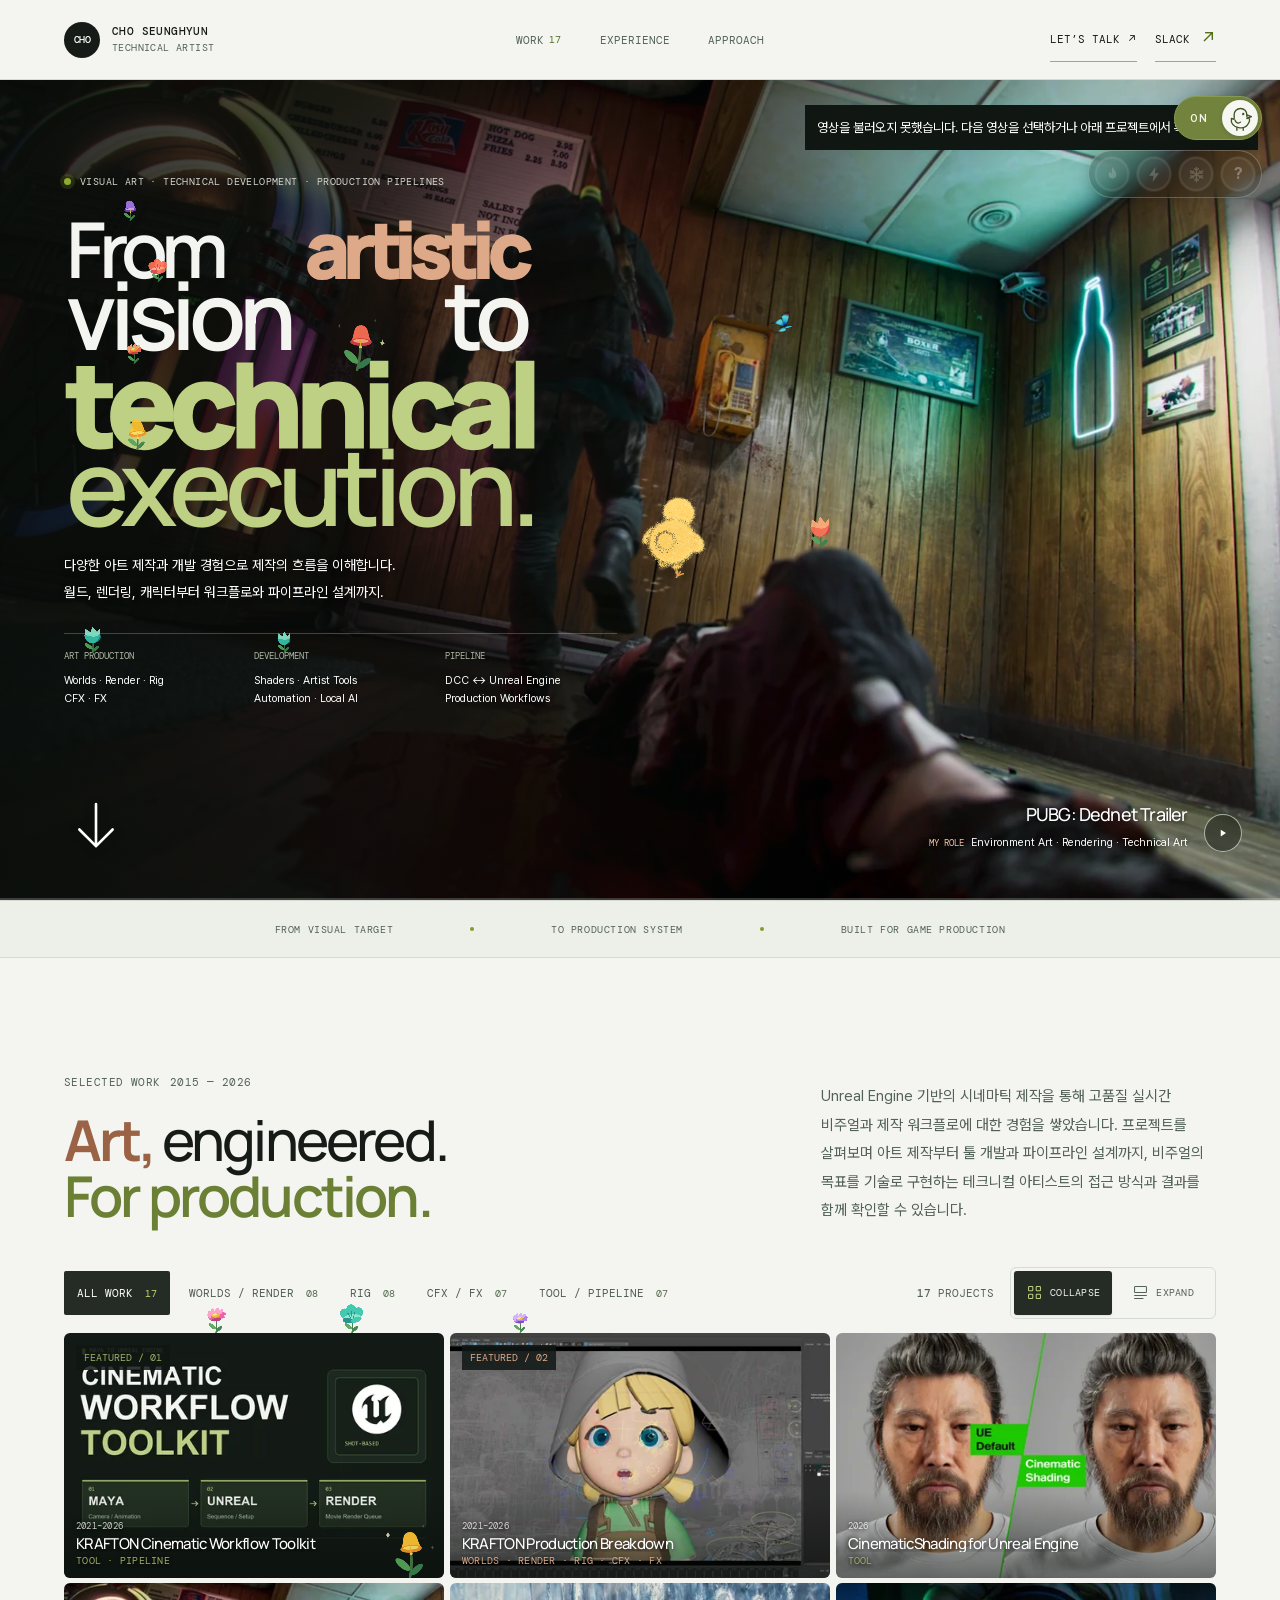
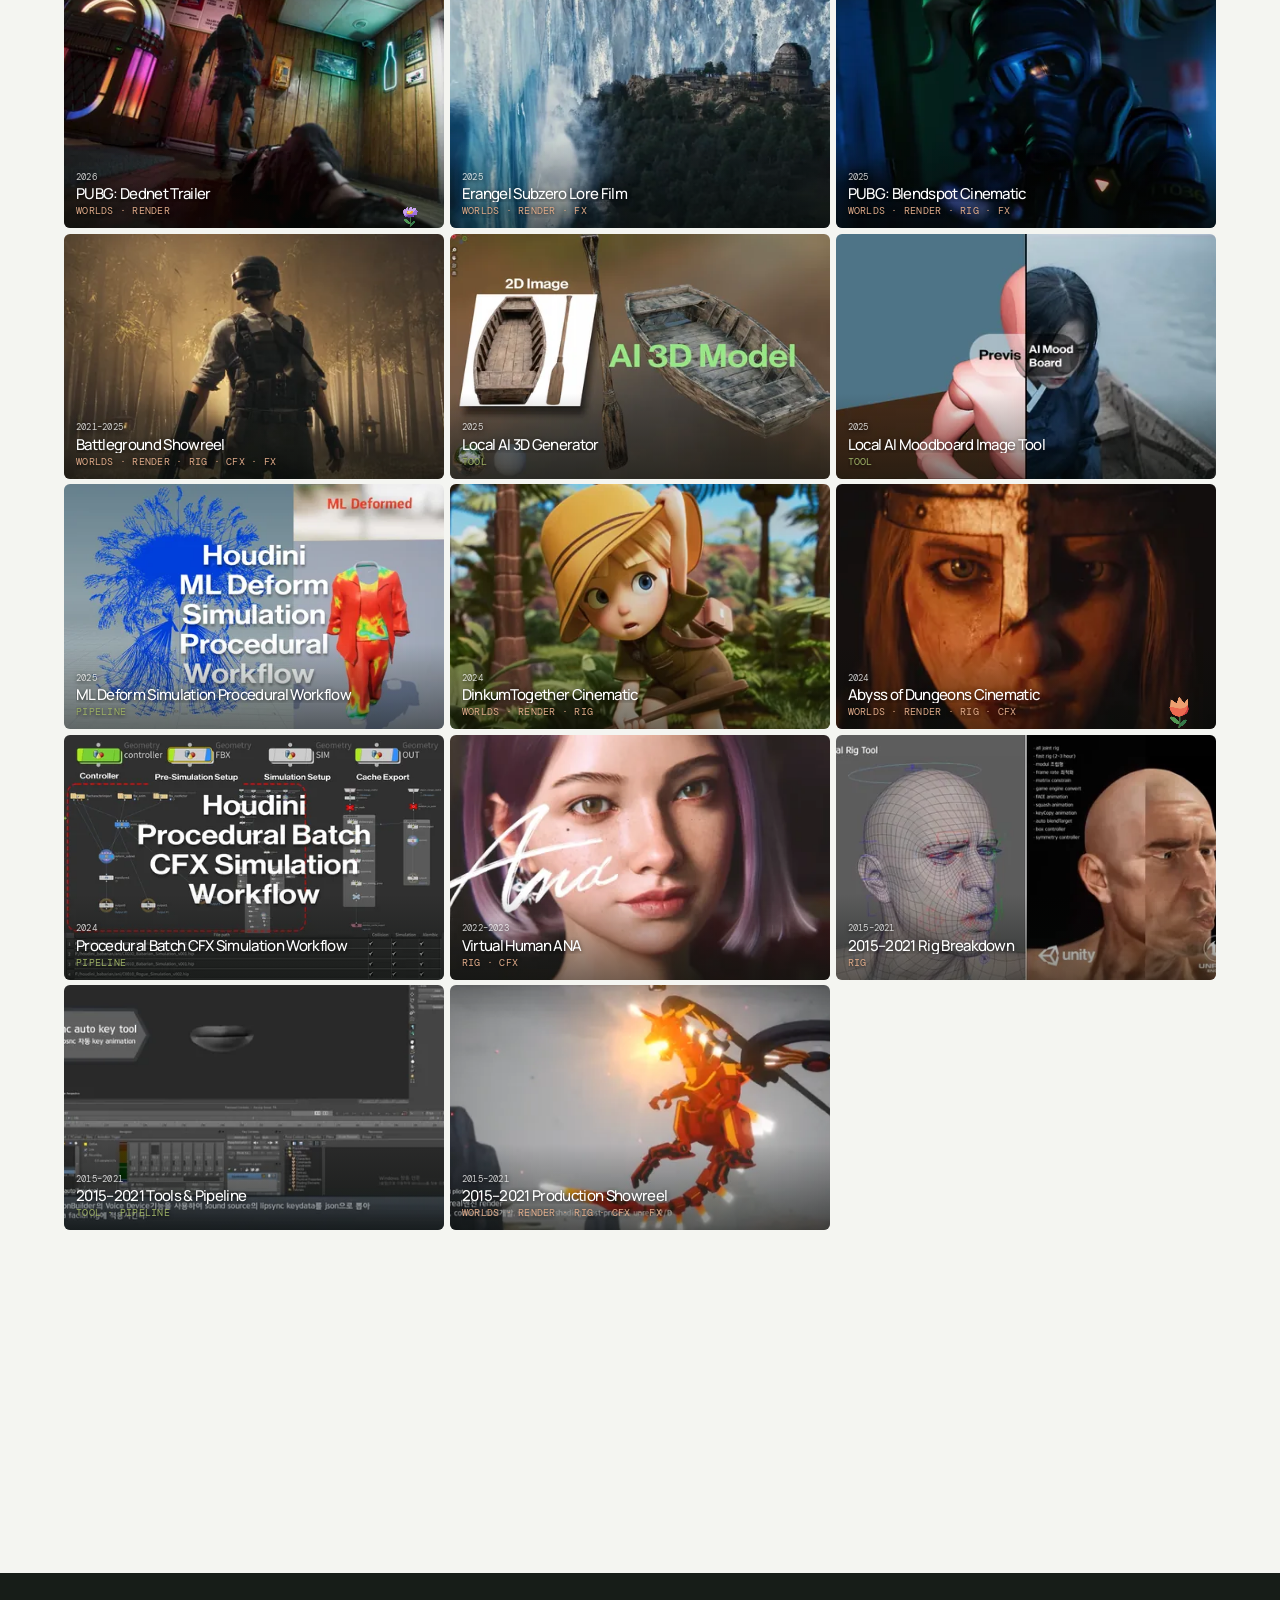
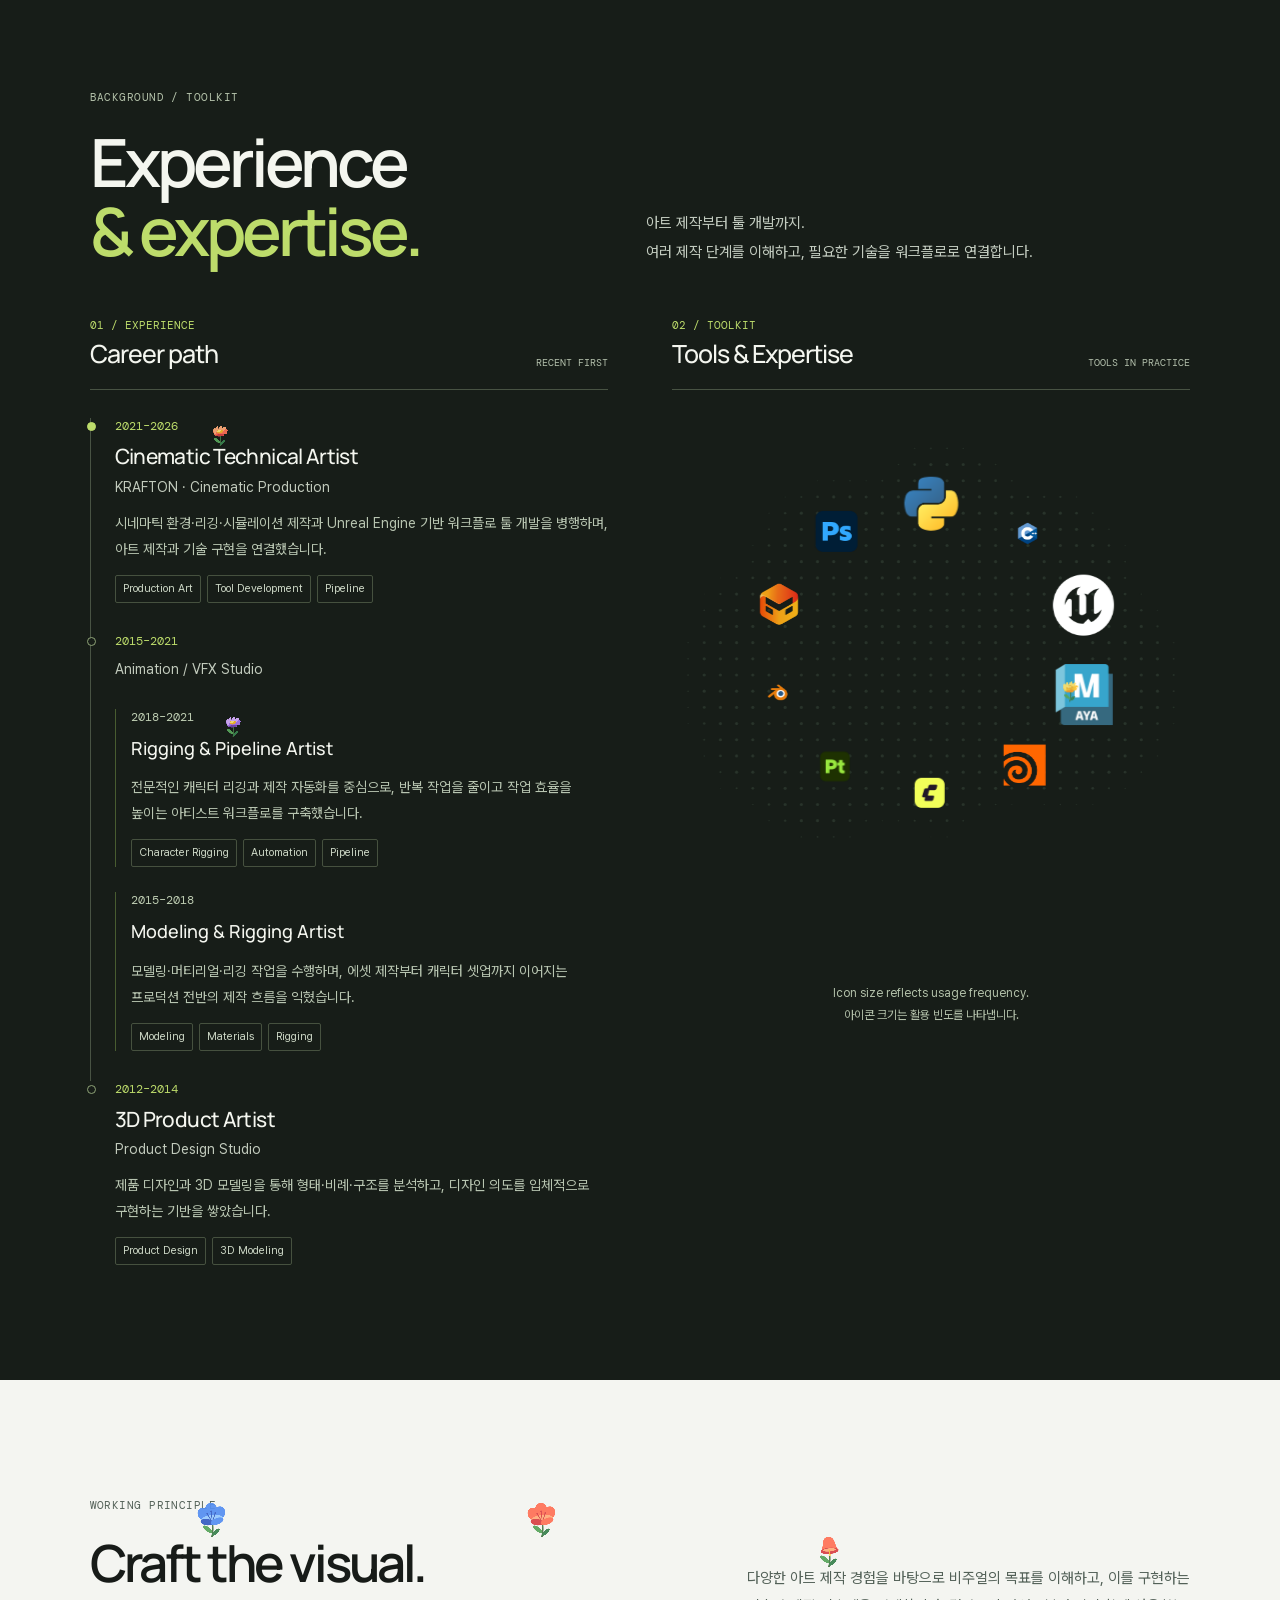
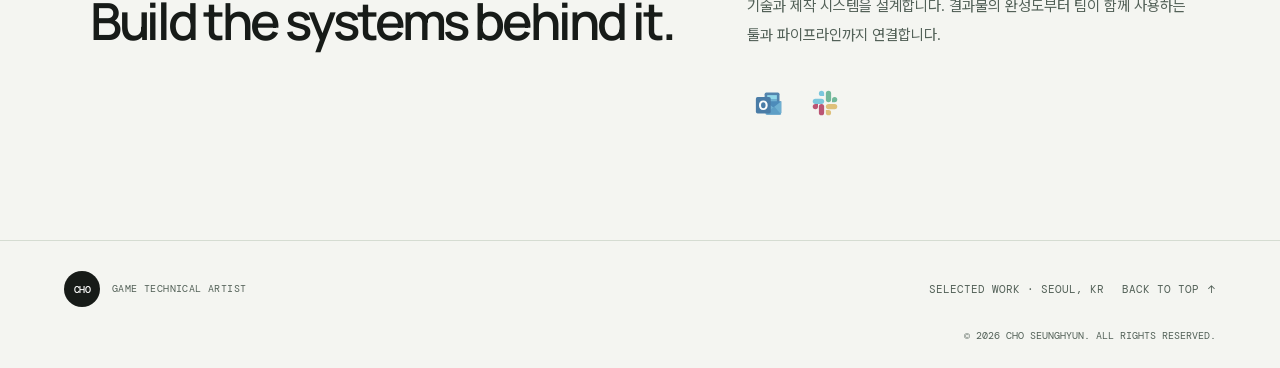
==== commit 287d8668: "Update portfolio with elemental minigames from 2026-11-06 package" ====
--- a/next-concept/index.html
+++ b/next-concept/index.html
@@ -24,9 +24,9 @@
     <link rel="stylesheet" href="./card-colors.css?v=white-title-category-corner-20261028" />
     <link rel="stylesheet" href="./collection-hover.css?v=mobile-no-thumbnail-overlays-20261102" />
     <link rel="stylesheet" href="./card-details-toggle.css?v=segmented-card-view-20261028" />
-    <link rel="stylesheet" href="./sumi-chick.css?v=thumb-fx-20261105" />
-    <script type="module" src="./app.js?v=workflow-quality-intro-20261102"></script>
-    <script type="module" src="./sumi-chick.js?v=thumb-fx-20261105"></script>
+    <link rel="stylesheet" href="./sumi-chick.css?v=p1-play-20261106" />
+    <script type="module" src="./app.js?v=transform-no-dialog-20261106"></script>
+    <script type="module" src="./sumi-chick.js?v=p1-play2-20261106"></script>
   </head>
   <body>
     <canvas class="sumi-chick-canvas" id="sumi-chick-canvas" data-sumi-canvas aria-hidden="true" hidden></canvas>
--- a/next-concept/sumi-chick.css
+++ b/next-concept/sumi-chick.css
@@ -397,3 +397,185 @@
 html[data-sumi-element='lightning'] :is(#hero-title, #work-title, #capabilities-title, #approach-title, #dialog-title) {
   text-shadow:0 0 .04em rgba(255,252,220,.95), 0 0 .22em rgba(255,205,45,.8), 0 0 .5em rgba(255,170,20,.35);
 }
+
+/* Element minigame, MVP (sumi-minigame.js): mobs above the chick canvas, a text HUD under the
+   badges, and a local tuning panel. No effects yet. */
+.sumi-game-layer { position:fixed; inset:0; z-index:16; pointer-events:none; overflow:hidden; }
+.sumi-mob { position:absolute; left:0; top:0; display:block; object-fit:contain; will-change:translate, rotate, scale; visibility:hidden; }
+.sumi-game-hud { position:fixed; top:calc(96px + 44px + 10px + 48px + 8px + env(safe-area-inset-top, 0px)); right:max(18px, env(safe-area-inset-right, 0px)); z-index:21;
+  padding:6px 12px; border-radius:999px; background:#1a1f19cc; color:#f4f6ef; font:600 12px/1.4 Pretendard, sans-serif; font-variant-numeric:tabular-nums; pointer-events:none; }
+.sumi-game-hud[hidden] { display:none; }
+.sumi-game-debug { position:fixed; left:max(18px, env(safe-area-inset-left, 0px)); bottom:max(18px, env(safe-area-inset-bottom, 0px)); z-index:22; width:250px; box-sizing:border-box;
+  border:1px solid #bac2a6; border-radius:12px; background:#f4f5f1; color:#252d23; box-shadow:0 6px 24px #11181320; font:12px/1.5 Pretendard, sans-serif; }
+.sumi-game-debug[hidden] { display:none; }
+.sumi-game-debug summary { padding:10px 14px; cursor:pointer; font-weight:700; }
+.sumi-game-debug summary span { color:#596444; font-weight:400; }
+.sumi-game-debug-body { display:grid; grid-template-columns:1fr 70px; gap:4px 8px; padding:0 14px 6px; align-items:center; }
+.sumi-game-debug input { width:100%; box-sizing:border-box; padding:2px 4px; font:inherit; }
+.sumi-game-debug-note { margin:4px 14px; font-size:11px; color:#636b5d; }
+.sumi-game-debug button { margin:4px 14px 12px; min-height:30px; padding:0 10px; border:1px solid #bac2a6; border-radius:6px; background:transparent; cursor:pointer; font:inherit; }
+.sumi-game-debug-check { display:flex; align-items:center; gap:6px; margin:2px 14px; font-size:11px; cursor:pointer; }
+.sumi-game-debug-check input { width:auto; }
+/* tuning-panel test aids (sumi-minigame.js) */
+html.sumi-game-noselect body, html.sumi-game-noselect body *:not(.sumi-game-debug *) { -webkit-user-select:none !important; user-select:none !important; -webkit-user-drag:none !important; }
+html.sumi-game-nodrag :is(.work-card, .work-card *, .project-dialog, .project-dialog *) { -webkit-user-select:none !important; user-select:none !important; -webkit-user-drag:none !important; }
+.sumi-game-hits { position:fixed; inset:0; z-index:17; width:100%; height:100%; pointer-events:none; }
+.sumi-game-hits[hidden] { display:none; }
+.sumi-game-debug-tabs { display:flex; gap:4px; padding:0 14px 8px; }
+.sumi-game-debug-tabs button { flex:1; min-height:28px; margin:0; border:1px solid #bac2a6; border-radius:6px; background:transparent; cursor:pointer; font:inherit; }
+.sumi-game-debug-tabs button[aria-pressed='true'] { border-color:#7d8c3b; background:#7d8c3b; color:#fff; }
+.sumi-game-debug { max-height:calc(100vh - 36px); overflow:auto; }
+/* dark minigame: mobs in black (white outline) or white (black outline) */
+.sumi-mob.is-black { filter:brightness(0) drop-shadow(0 0 1.5px #fff) drop-shadow(0 0 1px #fff); }
+.sumi-mob.is-white { filter:brightness(0) invert(1) drop-shadow(0 0 1.5px #000) drop-shadow(0 0 1px #000); }
+.sumi-game-debug-head { margin:6px 0 0; font-weight:700; font-size:11px; color:#55642c; }
+/* transformed: the page's own buttons are locked (clicks stopped in sumi-fire-mode.js); hover effects stay */
+html.sumi-transform-lock :is(.work-card-visual, .work-card h3 button, .hero-video-toggle, .hero-scroll-cue, .filter-chip, .card-details-option, .contact-icon-link) { cursor:default; }
+/* minigame: a mob off screen shows a pin at the top or bottom edge (arrow + its picture), bobbing gently */
+.sumi-mob-pin { position:absolute; left:0; top:0; display:flex; flex-direction:column; align-items:center; gap:2px; will-change:transform; pointer-events:none; }
+.sumi-mob-pin[hidden] { display:none; }
+.sumi-mob-pin[data-dir='down'] { flex-direction:column-reverse; }
+.sumi-mob-pin::before { content:''; width:0; height:0; border-left:7px solid transparent; border-right:7px solid transparent; border-bottom:10px solid #e8432e; filter:drop-shadow(0 0 2px #fff); animation:sumi-pin-bob .8s ease-in-out infinite alternate; }
+.sumi-mob-pin[data-dir='down']::before { border-bottom:0; border-top:10px solid #e8432e; }
+.sumi-mob-pin img { display:block; width:22px; height:22px; object-fit:contain; padding:3px; border-radius:50%; background:rgba(255,255,255,.85); box-shadow:0 0 0 1.5px #e8432e, 0 1px 4px rgba(0,0,0,.25); }
+.sumi-mob-pin-large img { width:28px; height:28px; }
+.sumi-mob-pin-small img { width:18px; height:18px; }
+.sumi-mob-pin.is-black img { filter:brightness(0); }
+.sumi-mob-pin.is-white img { filter:brightness(0) invert(1); background:rgba(20,20,22,.85); }
+/* anchored on its tip: the pin's own box is shifted so the arrow points at the edge */
+.sumi-mob-pin[data-dir='up'] { translate:-50% 0; }
+.sumi-mob-pin[data-dir='down'] { translate:-50% -100%; }
+@keyframes sumi-pin-bob { from { transform:translateY(0); } to { transform:translateY(-3px); } }
+.sumi-mob-pin[data-dir='down']::before { animation-direction:alternate-reverse; }
+@media (prefers-reduced-motion: reduce) { .sumi-mob-pin::before { animation:none; } }
+/* ---- minigame play UI (elements with `polish`; lightning first) ---- */
+.sumi-game-hud.is-quiet { display:none; }
+.sumi-play { position:fixed; inset:0; z-index:21; pointer-events:none; font-family:inherit; }
+/* HUD: a dark capsule at the top centre with the count, the clock and the time-left bar */
+.sumi-play-hud { position:absolute; left:50%; top:84px; translate:-50% 0; display:flex; align-items:center; gap:14px; padding:9px 20px 13px 16px; border-radius:999px; background:rgba(18,18,20,.9); color:#fff; box-shadow:0 6px 22px rgba(0,0,0,.28), 0 0 0 1.5px var(--acc); overflow:hidden; }
+.sumi-play-hud[hidden] { display:none; }
+.sumi-play-icon { font-size:20px; line-height:1; filter:drop-shadow(0 0 6px var(--acc)); }
+.sumi-play-count { display:flex; align-items:baseline; gap:2px; font-variant-numeric:tabular-nums; }
+.sumi-play-count b { font-size:26px; font-weight:800; line-height:1; color:var(--acc); }
+.sumi-play-count small { font-size:13px; opacity:.7; }
+.sumi-play-time { min-width:56px; font-size:15px; font-weight:600; font-variant-numeric:tabular-nums; text-align:right; opacity:.9; }
+.sumi-play-bar { position:absolute; left:16px; right:16px; bottom:5px; height:3px; border-radius:2px; background:rgba(255,255,255,.15); }
+.sumi-play-bar i { position:absolute; inset:0; border-radius:inherit; background:var(--acc); transform-origin:left center; }
+.sumi-play-hud.is-tick .sumi-play-count b { animation:sumi-play-tick .32s ease-out; }
+.sumi-play-hud.is-urgent { box-shadow:0 6px 22px rgba(0,0,0,.28), 0 0 0 2px #ff4a3d; animation:sumi-play-urgent .5s ease-in-out infinite alternate; }
+.sumi-play-hud.is-urgent .sumi-play-bar i { background:#ff4a3d; }
+.sumi-play-hud.is-urgent .sumi-play-time { color:#ff8a80; opacity:1; }
+@keyframes sumi-play-tick { 0% { scale:1.6; } 100% { scale:1; } }
+@keyframes sumi-play-urgent { to { scale:1.05; } }
+/* start banner */
+.sumi-play-banner { position:absolute; left:50%; top:38%; translate:-50% -50%; display:flex; flex-direction:column; align-items:center; gap:8px; text-align:center; white-space:nowrap; }
+.sumi-play-banner[hidden] { display:none; }
+.sumi-play-banner strong { font-size:clamp(40px, 6vw, 76px); font-weight:900; letter-spacing:-.02em; color:var(--acc); -webkit-text-stroke:2px #141416; paint-order:stroke fill; text-shadow:0 4px 0 #141416, 0 0 26px var(--acc); }
+.sumi-play-banner span { padding:6px 14px; border-radius:999px; background:rgba(18,18,20,.88); color:#fff; font-size:15px; font-weight:600; }
+.sumi-play-banner.is-on { animation:sumi-play-banner 1.5s cubic-bezier(.2,.9,.3,1.2) both; }
+@keyframes sumi-play-banner { 0% { opacity:0; scale:.4; } 14% { opacity:1; scale:1.08; } 22% { scale:1; } 80% { opacity:1; scale:1; } 100% { opacity:0; scale:1.04; } }
+/* result card */
+.sumi-play-result { position:absolute; left:50%; top:42%; translate:-50% -50%; min-width:240px; padding:22px 30px 20px; border-radius:22px; background:#141416; color:#fff; text-align:center; box-shadow:0 14px 44px rgba(0,0,0,.35), 0 0 0 2px var(--acc); }
+.sumi-play-result[hidden] { display:none; }
+.sumi-play-result.is-fail { box-shadow:0 14px 44px rgba(0,0,0,.35), 0 0 0 2px #ff4a3d; }
+.sumi-play-result strong { display:block; font-size:34px; font-weight:900; color:var(--acc); }
+.sumi-play-result.is-fail strong { color:#ff6b5e; }
+.sumi-play-result p { margin:0; }
+.sumi-play-big { margin-top:4px !important; font-size:46px; font-weight:800; line-height:1.1; font-variant-numeric:tabular-nums; }
+.sumi-play-big small { margin-left:4px; font-size:16px; font-weight:600; opacity:.75; }
+.sumi-play-tag { margin-top:6px !important; display:inline-block; padding:3px 12px; border-radius:999px; background:var(--acc); color:#141416; font-size:13px; font-weight:800; }
+.sumi-play-result.is-fail .sumi-play-tag { background:rgba(255,255,255,.14); color:#fff; font-weight:600; }
+.sumi-play-result ol { list-style:none; margin:14px 0 0; padding:10px 0 0; border-top:1px solid rgba(255,255,255,.14); display:grid; gap:4px; font-size:14px; font-variant-numeric:tabular-nums; }
+.sumi-play-result li { display:flex; justify-content:space-between; gap:24px; opacity:.7; }
+.sumi-play-result li.is-now { opacity:1; color:var(--acc); font-weight:700; }
+.sumi-play-result.is-on { animation:sumi-play-pop .45s cubic-bezier(.2,.9,.3,1.3) both; }
+@keyframes sumi-play-pop { from { opacity:0; scale:.6; } to { opacity:1; scale:1; } }
+/* mobs alive: a wobble and an electric yellow rim (lightning) */
+.sumi-mob-live { animation:sumi-mob-wobble 1.6s ease-in-out infinite; }
+.sumi-mob-live.is-hit { animation:sumi-mob-hit .22s ease-out; filter:brightness(3) drop-shadow(0 0 8px #fff); }
+@keyframes sumi-mob-wobble { 0%, 100% { rotate:-7deg; scale:1; } 50% { rotate:7deg; scale:1.07; } }
+@keyframes sumi-mob-hit { 0% { scale:1.35; } 40% { rotate:-14deg; } 70% { rotate:12deg; } 100% { scale:1; rotate:0deg; } }
+/* a mob broken: a flash, rays and its picture popping; combo text */
+.sumi-burst { position:absolute; left:0; top:0; width:0; height:0; pointer-events:none; }
+.sumi-burst::before { content:''; position:absolute; left:-60px; top:-60px; width:120px; height:120px; border-radius:50%; background:radial-gradient(circle, #fff 0 30%, var(--acc) 45%, transparent 70%); animation:sumi-burst-flash .4s ease-out both; }
+.sumi-burst img { position:absolute; left:0; top:0; translate:-50% -50%; object-fit:contain; animation:sumi-burst-pic .45s ease-out both; }
+.sumi-burst i { position:absolute; left:0; top:-2.5px; width:64px; height:5px; border-radius:2px; transform-origin:0 50%; background:linear-gradient(90deg, #fff, var(--acc) 60%, transparent); animation:sumi-burst-ray .45s ease-out both; }
+@keyframes sumi-burst-flash { from { opacity:1; scale:.3; } to { opacity:0; scale:1.6; } }
+@keyframes sumi-burst-pic { 0% { opacity:1; scale:1; filter:brightness(4); } 100% { opacity:0; scale:1.8; filter:brightness(1); } }
+@keyframes sumi-burst-ray { 0% { opacity:1; translate:8px 0; scale:.2 1; } 60% { opacity:1; } 100% { opacity:0; translate:40px 0; scale:1 .4; } }
+.sumi-burst i { translate:0 0; }
+.sumi-combo { position:absolute; left:0; top:0; translate:-50% -100%; font-size:26px; font-weight:900; color:var(--acc); -webkit-text-stroke:1.5px #141416; paint-order:stroke fill; text-shadow:0 3px 0 #141416; white-space:nowrap; pointer-events:none; }
+.sumi-combo.is-on { animation:sumi-combo .9s ease-out both; }
+@keyframes sumi-combo { 0% { opacity:0; scale:.4; } 18% { opacity:1; scale:1.25; } 30% { scale:1; } 75% { opacity:1; } 100% { opacity:0; translate:-50% -160%; } }
+@media (prefers-reduced-motion: reduce) {
+  .sumi-mob-live, .sumi-play-hud.is-urgent, .sumi-play-hud.is-tick .sumi-play-count b { animation:none; }
+  .sumi-burst i { display:none; }
+}
+/* "N마리 남음!" in the middle on every break */
+.sumi-play-left { position:absolute; left:50%; top:46%; translate:-50% -50%; display:flex; align-items:baseline; gap:8px; white-space:nowrap; }
+.sumi-play-left[hidden] { display:none; }
+.sumi-play-left b { font-size:clamp(64px, 9vw, 120px); font-weight:900; line-height:1; color:#fff; -webkit-text-stroke:3px #0f2a4a; paint-order:stroke fill; text-shadow:0 5px 0 #0f2a4a, 0 0 30px rgba(64,160,255,.75); font-variant-numeric:tabular-nums; }
+.sumi-play-left span { font-size:clamp(20px, 2.4vw, 30px); font-weight:800; color:#fff; -webkit-text-stroke:2px #0f2a4a; paint-order:stroke fill; text-shadow:0 3px 0 #0f2a4a; }
+.sumi-play-left.is-few b { color:#ff5a4d; text-shadow:0 5px 0 #4a0f0f, 0 0 30px rgba(255,90,77,.75); -webkit-text-stroke-color:#4a0f0f; }
+.sumi-play-left.is-on { animation:sumi-play-left .9s cubic-bezier(.2,.9,.3,1.3) both; }
+@keyframes sumi-play-left { 0% { opacity:0; scale:.5; } 16% { opacity:1; scale:1.15; } 28% { scale:1; } 75% { opacity:1; } 100% { opacity:0; scale:.96; } }
+/* element accents for the play UI and its bursts */
+.sumi-play, .sumi-burst, .sumi-combo { --acc:#ffd600; }
+.sumi-play[data-element='fire'], .sumi-burst-fire { --acc:#ff8a1f; }
+.sumi-play[data-element='ice'], .sumi-burst-ice { --acc:#9fdcff; }
+.sumi-play[data-element='dark'], .sumi-burst-dark { --acc:#ffffff; }
+/* the target ring: a container, breathing; each band is one hit or freeze still needed (band 0
+   innermost, 6 px apart), its rim shining every 1.8 s; a used band cracks off */
+.sumi-mob-ring { position:absolute; left:0; top:0; pointer-events:none; --ring:#40a0ff; --glow:rgba(64,160,255,.6); animation:sumi-ring-breathe 1.1s ease-in-out infinite alternate; }
+.sumi-ring-band { position:absolute; inset:calc(var(--k, 0) * -6px); box-sizing:border-box; border-radius:50%; border:2.5px solid var(--ring); box-shadow:0 0 0 1.5px rgba(10,30,60,.55), 0 0 10px var(--glow), inset 0 0 8px var(--glow); transition:background .15s, opacity .15s; }
+.sumi-ring-band::after { content:''; position:absolute; inset:-2.5px; border-radius:50%; border:2.5px solid #e6f4ff; box-shadow:0 0 12px 2px rgba(150,210,255,.9), inset 0 0 8px rgba(150,210,255,.6); opacity:0; animation:sumi-ring-shine 1.8s ease-in-out infinite; animation-delay:calc(var(--k, 0) * .15s); }
+.sumi-ring-band.is-crack { border-style:dashed; border-color:#fff; animation:sumi-ring-crack .42s ease-out forwards; }
+.sumi-ring-band.is-crack::after { display:none; }
+@keyframes sumi-ring-breathe { from { scale:1; } to { scale:1.1; } }
+@keyframes sumi-ring-shine { 0%, 62%, 100% { opacity:0; } 74% { opacity:1; } 86% { opacity:.15; } }
+@keyframes sumi-ring-crack { 0% { opacity:1; scale:1; } 25% { scale:1.08; } 100% { opacity:0; scale:1.45; rotate:20deg; } }
+/* fire: the heat gauge, filling clockwise round the ring while the breath is on it */
+.sumi-ring-heat { position:absolute; inset:-6px; border-radius:50%; background:conic-gradient(#ff6a1a 0 calc(var(--p, 0) * 360deg), rgba(255,255,255,.18) 0); -webkit-mask:radial-gradient(farthest-side, transparent calc(100% - 6px), #000 calc(100% - 5px)); mask:radial-gradient(farthest-side, transparent calc(100% - 6px), #000 calc(100% - 5px)); opacity:0; transition:opacity .15s; }
+.sumi-mob-ring.is-hot .sumi-ring-heat { opacity:1; filter:drop-shadow(0 0 5px #ff7a1a); }
+.sumi-mob-ring.is-hot .sumi-ring-band { --ring:#ffb24a; --glow:rgba(255,140,40,.6); }
+/* ice: white-blue rings; frozen fills them and stills the icon; not freezable yet goes dashed and dim */
+.sumi-mob-ring-ice { --ring:#eaf8ff; --glow:rgba(120,200,255,.85); }
+.sumi-mob-ring[data-state~='frozen'] .sumi-ring-band { background:rgba(190,235,255,.35); border-color:#fff; }
+.sumi-mob-ring[data-state~='immune'] .sumi-ring-band { border-style:dashed; opacity:.45; }
+.sumi-mob-ring[data-state~='immune'] .sumi-ring-band::after { display:none; }
+.sumi-mob.is-frozen { animation-play-state:paused; filter:saturate(.35) brightness(1.2) drop-shadow(0 0 6px #cdefff); }
+/* dark: the ring in the mob's colour, thicker when it is the colour due next; the big one dashed with
+   a lock until it is the last */
+.sumi-mob-ring[data-state~='black'] .sumi-ring-band { border-color:#0c0c0e; box-shadow:0 0 0 1.5px rgba(255,255,255,.9), 0 0 10px rgba(255,255,255,.6); }
+.sumi-mob-ring[data-state~='white'] .sumi-ring-band { border-color:#fff; box-shadow:0 0 0 1.5px rgba(0,0,0,.85), 0 0 10px rgba(255,255,255,.5); }
+.sumi-mob-ring[data-state~='next'] .sumi-ring-band { border-width:4.5px; }
+.sumi-mob-ring[data-state~='locked'] .sumi-ring-band { border-style:dashed; border-color:#9a9aa2; box-shadow:none; opacity:.75; }
+.sumi-mob-ring[data-state~='locked'] .sumi-ring-band::after { display:none; }
+.sumi-ring-lock { position:absolute; right:-10px; top:-10px; display:none; font-size:18px; line-height:1; filter:drop-shadow(0 1px 2px rgba(0,0,0,.6)); }
+.sumi-mob-ring[data-state~='locked'] .sumi-ring-lock { display:block; }
+/* dark: the colour due next in the HUD */
+.sumi-play-next { display:flex; align-items:center; gap:6px; font-size:13px; font-weight:700; opacity:.9; }
+.sumi-play-next[hidden] { display:none; }
+.sumi-play-next i { width:18px; height:18px; border-radius:50%; box-sizing:border-box; }
+.sumi-play-next i[data-color='black'] { background:#0c0c0e; border:2px solid #fff; }
+.sumi-play-next i[data-color='white'] { background:#fff; border:2px solid #0c0c0e; box-shadow:0 0 0 1.5px #fff; }
+@media (prefers-reduced-motion: reduce) { .sumi-mob-ring, .sumi-ring-band::after, .sumi-ring-band.is-crack { animation:none; } }
+/* ---- P1 (2026-11-06) ---- */
+/* the ready countdown under the banner */
+.sumi-play-banner em { min-height:1em; font-style:normal; font-size:clamp(48px, 7vw, 92px); font-weight:900; line-height:1; color:#fff; -webkit-text-stroke:2.5px #141416; paint-order:stroke fill; text-shadow:0 4px 0 #141416, 0 0 24px var(--acc); }
+.sumi-play-banner em.is-on { animation:sumi-play-count .6s cubic-bezier(.2,.9,.3,1.3) both; }
+@keyframes sumi-play-count { 0% { opacity:0; scale:1.8; } 30% { opacity:1; scale:1; } 100% { opacity:.9; scale:.92; } }
+/* quit: the one control in the HUD */
+.sumi-play-quit { pointer-events:auto; margin-left:2px; padding:4px 10px; border:1px solid rgba(255,255,255,.35); border-radius:999px; background:transparent; color:#fff; font:inherit; font-size:12px; font-weight:700; cursor:pointer; opacity:.8; }
+.sumi-play-quit:hover, .sumi-play-quit:focus-visible { opacity:1; border-color:var(--acc); color:var(--acc); }
+/* dark: the chick's colour beside the colour due next */
+.sumi-play-coat { display:flex; align-items:center; gap:6px; font-size:13px; font-weight:700; opacity:.9; }
+.sumi-play-coat[hidden] { display:none; }
+.sumi-play-coat i { width:18px; height:18px; border-radius:50%; box-sizing:border-box; }
+.sumi-play-coat i[data-color='black'] { background:#0c0c0e; border:2px solid #fff; }
+.sumi-play-coat i[data-color='white'] { background:#fff; border:2px solid #0c0c0e; box-shadow:0 0 0 1.5px #fff; }
+/* a blocked touch: the ring flashes red, a cross pops */
+.sumi-mob-ring.is-nope .sumi-ring-band { animation:sumi-ring-nope .45s ease-out; }
+@keyframes sumi-ring-nope { 0%, 40% { border-color:#ff4a3d; box-shadow:0 0 0 1.5px rgba(60,0,0,.6), 0 0 14px rgba(255,74,61,.9); } 100% { } }
+.sumi-nope { position:absolute; translate:-50% -100%; font-size:22px; font-weight:900; color:#ff4a3d; -webkit-text-stroke:1.5px #fff; paint-order:stroke fill; pointer-events:none; animation:sumi-nope .6s ease-out both; }
+@keyframes sumi-nope { 0% { opacity:0; scale:.4; } 25% { opacity:1; scale:1.2; } 45% { scale:1; } 100% { opacity:0; translate:-50% -160%; } }
